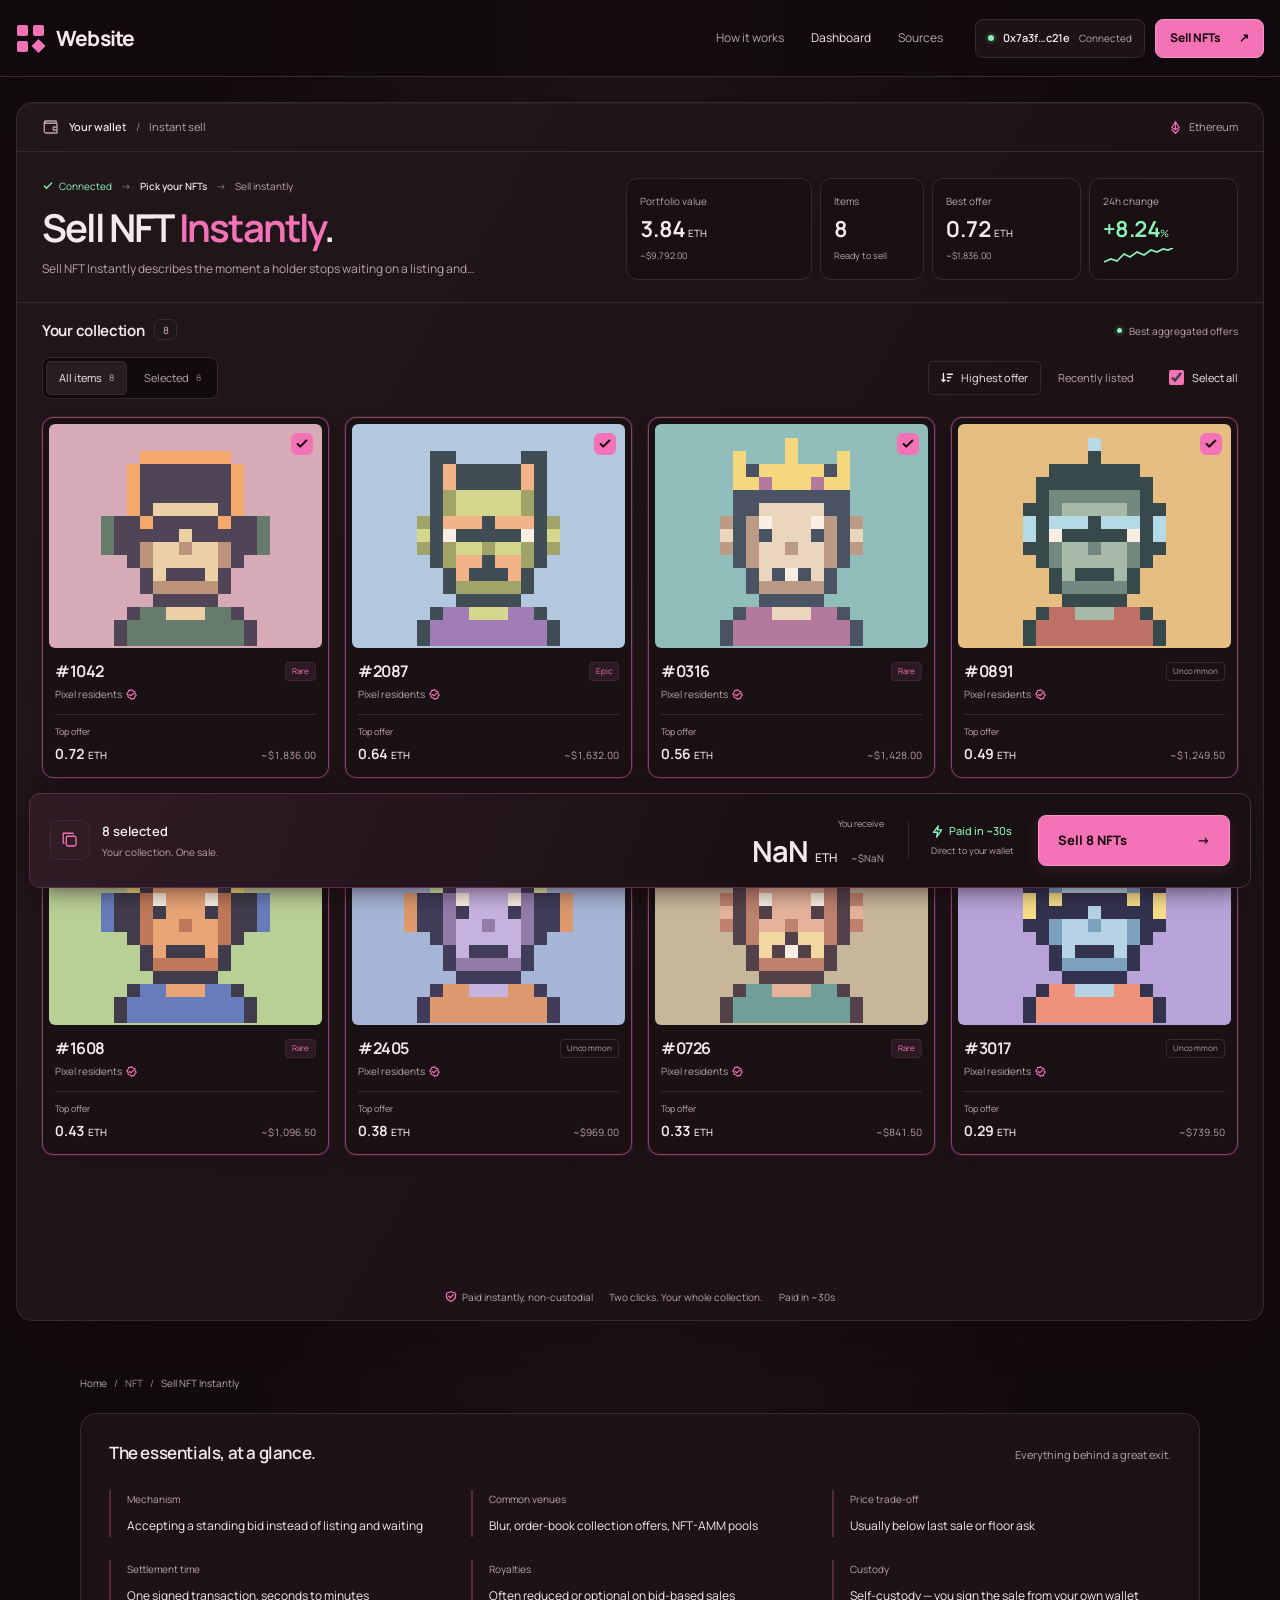
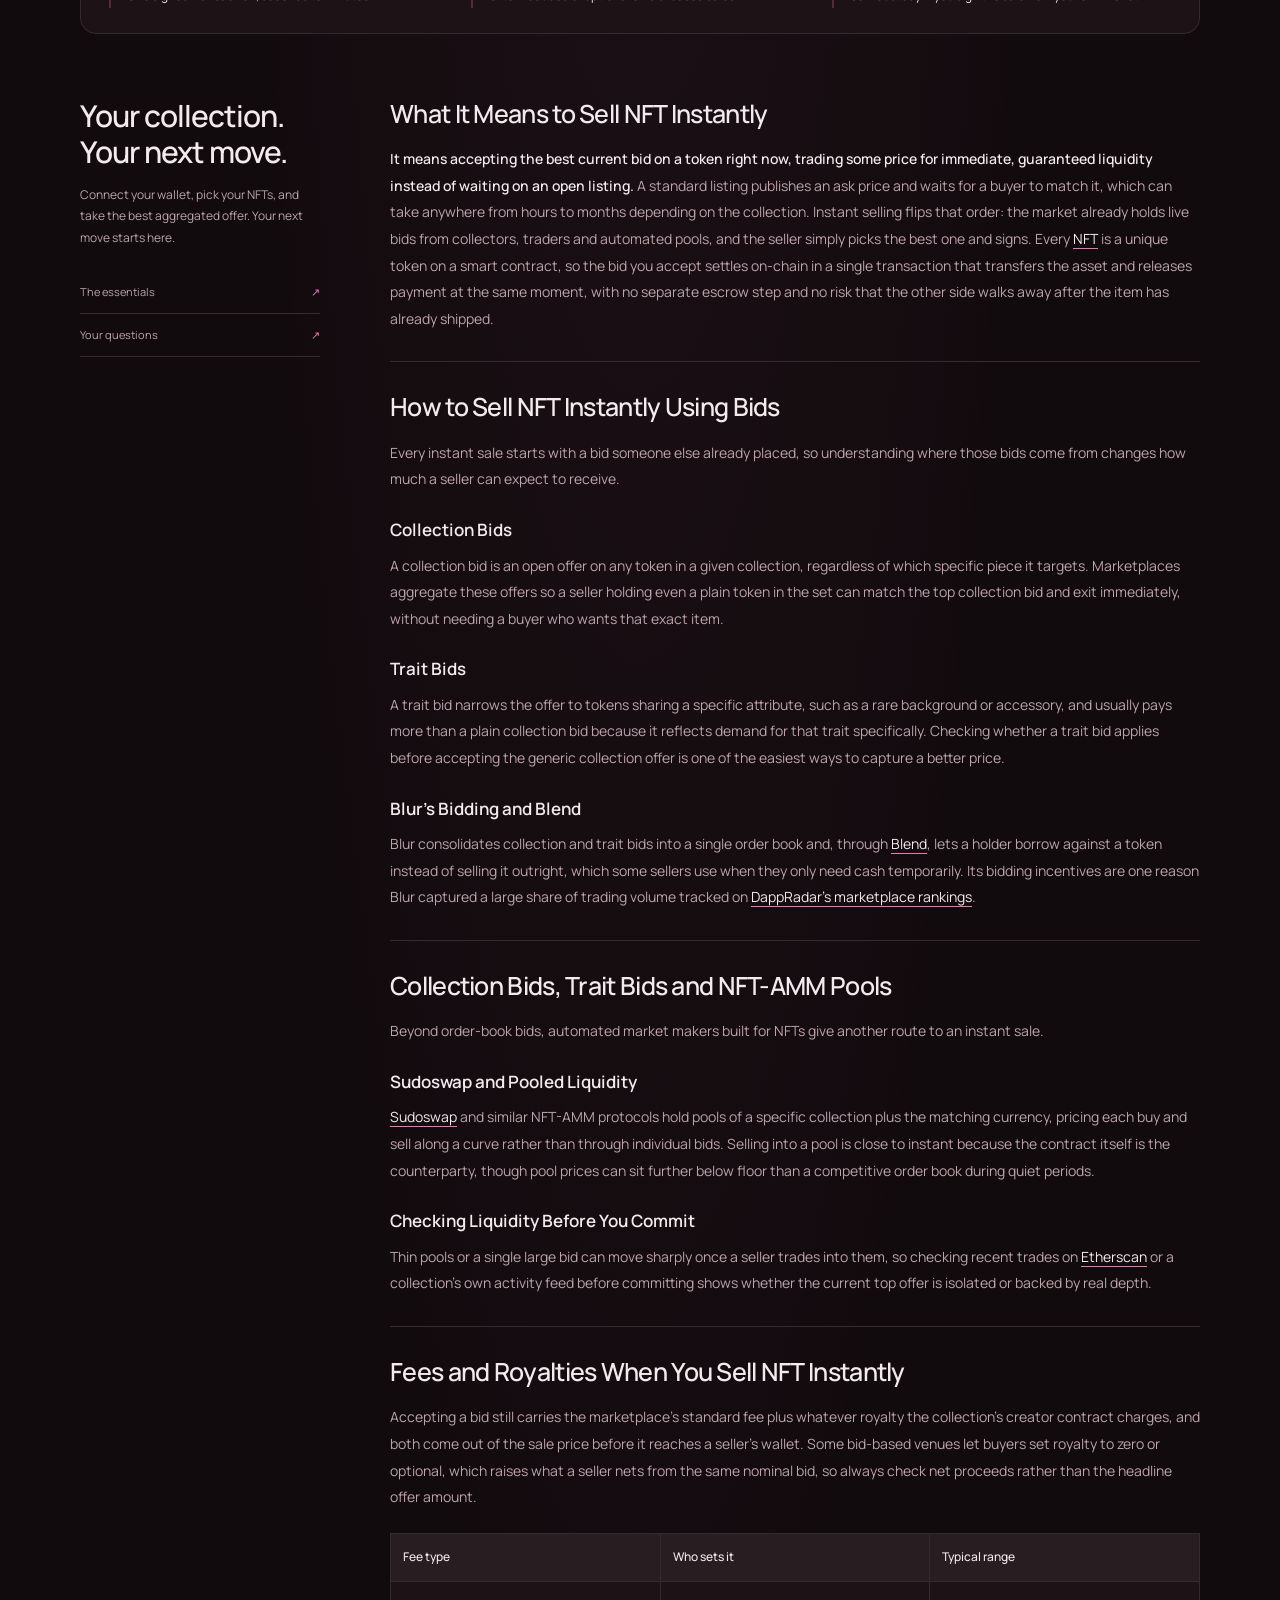
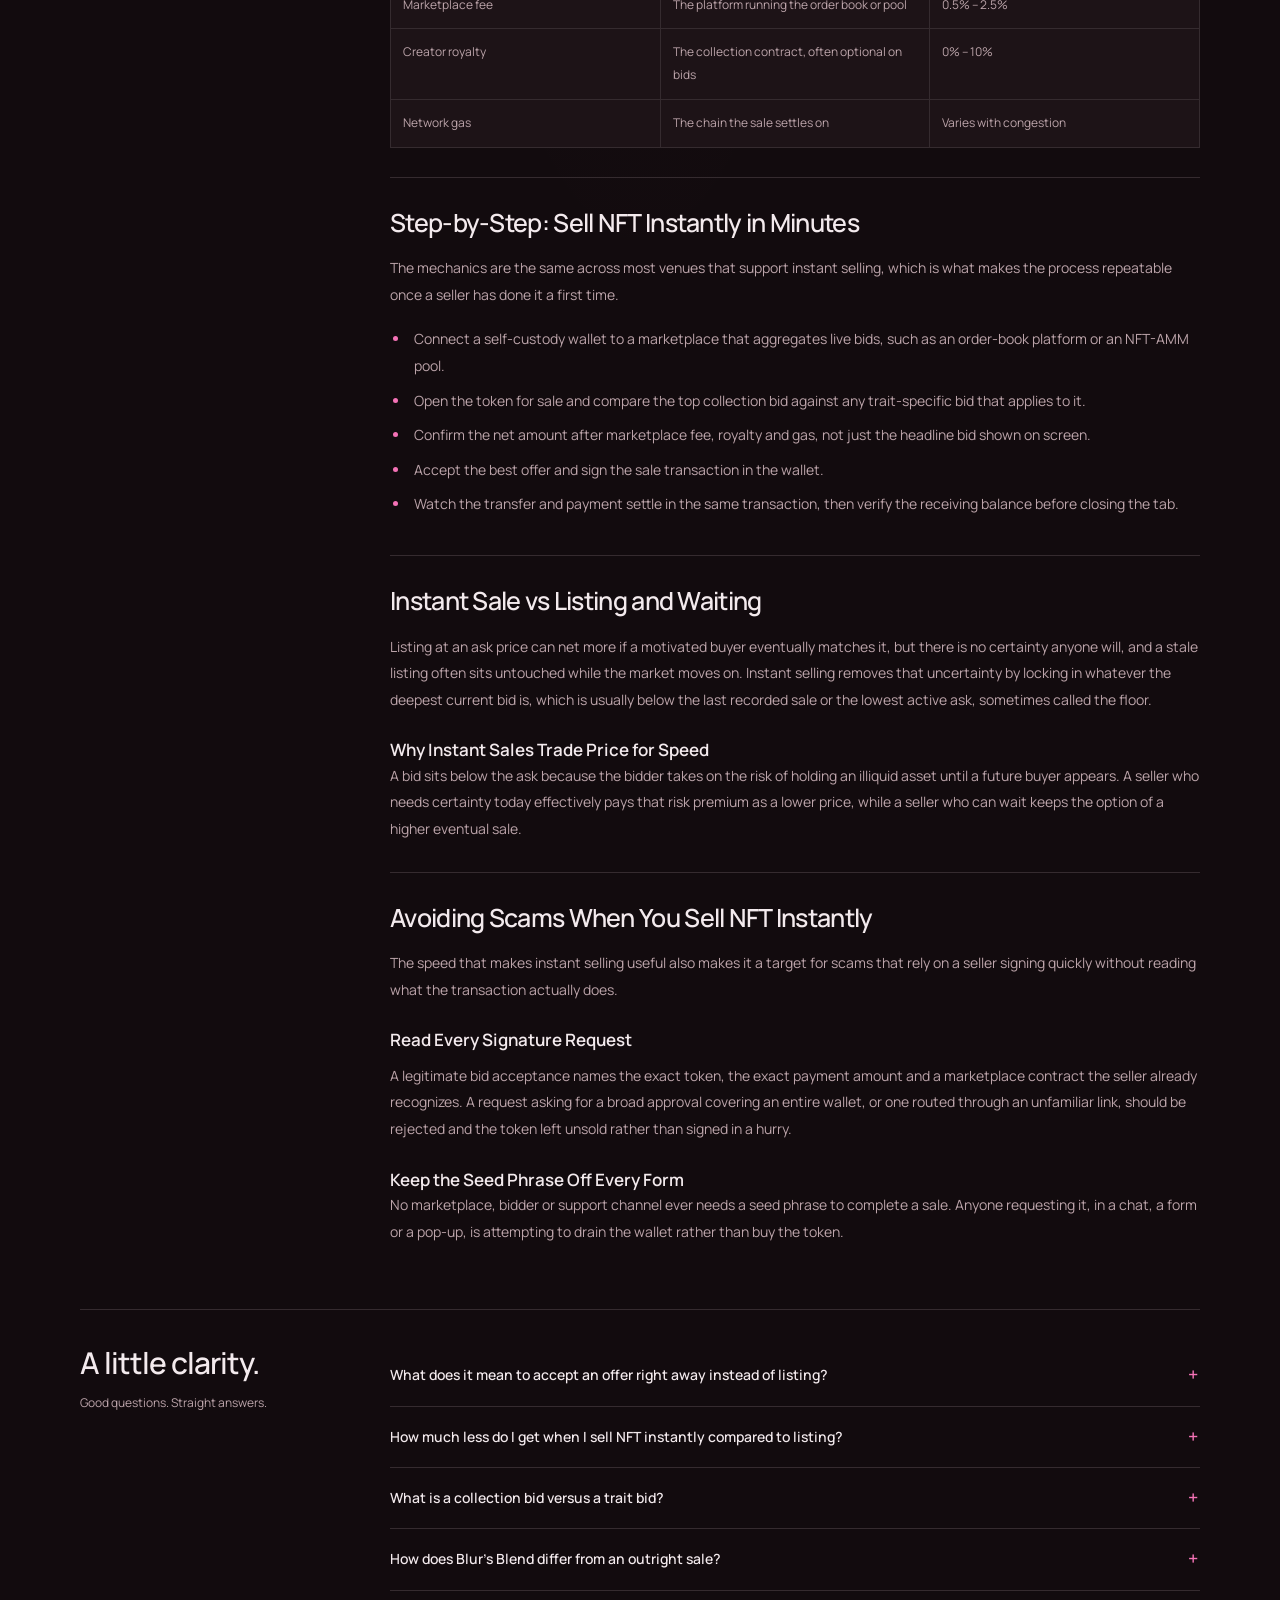
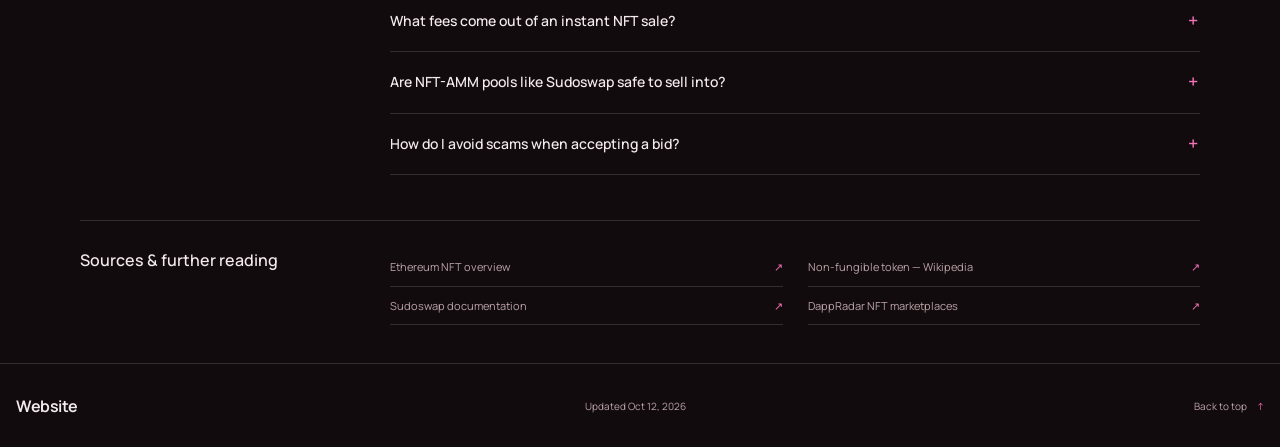
==== index.html @ 9ec09385 "Full NFT-sell dashboard, pixel-art PFPs (Astra v2)" ====
<!doctype html>
<html lang="en">
<head>
  <meta charset="utf-8">
  <meta name="viewport" content="width=device-width, initial-scale=1">
  <title>Sell NFT Instantly — Bids, Fees and the Price Trade-Off</title>
  <meta name="description" content="See how collection bids, trait bids and AMM pools like Sudoswap let a holder accept the best current offer in one transaction, what Blur's bidding and Blend change, and the fees, royalties and scams to check before accepting.">
  <link rel="canonical" href="https://sell-nft-instantly.github.io/">
  <link rel="icon" href="data:image/svg+xml,%3Csvg xmlns='http://www.w3.org/2000/svg' viewBox='0 0 32 32'%3E%3Cpath fill='currentColor' d='M3 3h11v11H3zm15 0h11v11H18zM3 18h11v11H3zm15 0h11v11H18z'/%3E%3C/svg%3E">
  <meta property="og:type" content="website">
  <meta property="og:site_name" content="Website">
  <meta property="og:title" content="Sell NFT Instantly">
  <meta property="og:description" content="See how collection bids, trait bids and AMM pools like Sudoswap let a holder accept the best current offer in one transaction, what Blur's bidding and Blend change, and the fees, royalties and scams to check before accepting.">
  <meta property="og:url" content="https://sell-nft-instantly.github.io/">
  <meta property="og:image" content="https://sell-nft-instantly.github.io/og.png">
  <meta name="twitter:card" content="summary_large_image">
  <meta name="twitter:title" content="Sell NFT Instantly">
  <meta name="twitter:description" content="See how collection bids, trait bids and AMM pools like Sudoswap let a holder accept the best current offer in one transaction, what Blur's bidding and Blend change, and the fees, royalties and scams to check before accepting.">
  <meta name="twitter:image" content="https://sell-nft-instantly.github.io/og.png">
  <link rel="preconnect" href="https://fonts.googleapis.com"><link rel="preconnect" href="https://fonts.gstatic.com" crossorigin><link rel="stylesheet" href="https://fonts.googleapis.com/css2?family=Manrope:wght@400;500;600;700&family=Manrope:wght@500;600;700&display=swap">
  <script type="application/ld+json">{"@context": "https://schema.org", "@graph": [{"@type": "WebSite", "@id": "https://sell-nft-instantly.github.io/#website", "url": "https://sell-nft-instantly.github.io/", "name": "Sell NFT Instantly — Bids, Fees and the Price Trade-Off"}, {"@type": "WebPage", "@id": "https://sell-nft-instantly.github.io/#webpage", "url": "https://sell-nft-instantly.github.io/", "name": "Sell NFT Instantly — Bids, Fees and the Price Trade-Off", "isPartOf": {"@id": "https://sell-nft-instantly.github.io/#website"}, "description": "See how collection bids, trait bids and AMM pools like Sudoswap let a holder accept the best current offer in one transaction, what Blur's bidding and Blend change, and the fees, royalties and scams to check before accepting.", "datePublished": "2026-10-12", "dateModified": "2026-10-12"}, {"@type": "SoftwareApplication", "name": "Sell NFT Instantly", "applicationCategory": "FinanceApplication", "operatingSystem": "Web", "offers": {"@type": "Offer", "price": "0", "priceCurrency": "USD"}}, {"@type": "BreadcrumbList", "itemListElement": [{"@type": "ListItem", "position": 1, "name": "Home", "item": "https://sell-nft-instantly.github.io/"}, {"@type": "ListItem", "position": 2, "name": "NFT"}, {"@type": "ListItem", "position": 3, "name": "Sell NFT Instantly"}]}, {"@type": "FAQPage", "mainEntity": [{"@type": "Question", "name": "What does it mean to accept an offer right away instead of listing?", "acceptedAnswer": {"@type": "Answer", "text": "It means accepting the best live bid on a token right now rather than publishing a listing and waiting for a buyer, trading some price for immediate, guaranteed liquidity in a single on-chain transaction."}}, {"@type": "Question", "name": "How much less do I get when I sell NFT instantly compared to listing?", "acceptedAnswer": {"@type": "Answer", "text": "A bid typically sits below the last recorded sale or the lowest active listing because the bidder is taking on the risk of holding the token until a future buyer appears. The gap varies by collection and by how deep the current bids are."}}, {"@type": "Question", "name": "What is a collection bid versus a trait bid?", "acceptedAnswer": {"@type": "Answer", "text": "A collection bid is a standing offer on any token in a collection, while a trait bid targets tokens with a specific attribute and usually pays more. Checking for a matching trait bid before accepting the generic collection offer often captures a better price."}}, {"@type": "Question", "name": "How does Blur's Blend differ from an outright sale?", "acceptedAnswer": {"@type": "Answer", "text": "Blend lets a holder borrow against a token instead of selling it, which raises cash while keeping ownership. An outright sale through a collection or trait bid transfers the token permanently in exchange for the full bid amount."}}, {"@type": "Question", "name": "What fees come out of an instant NFT sale?", "acceptedAnswer": {"@type": "Answer", "text": "A marketplace fee and a creator royalty are typically deducted from the bid amount, plus network gas to settle the transaction. Some bid-based venues let royalty be set to zero or optional, which changes the net amount received."}}, {"@type": "Question", "name": "Are NFT-AMM pools like Sudoswap safe to sell into?", "acceptedAnswer": {"@type": "Answer", "text": "Selling into a pool is close to instant because the contract itself is the counterparty, but thin pools can be priced further below floor and can move sharply after a large trade, so checking recent activity before committing is worthwhile."}}, {"@type": "Question", "name": "How do I avoid scams when accepting a bid?", "acceptedAnswer": {"@type": "Answer", "text": "Read every signature request carefully, reject any approval broader than the single token and amount being sold, and never enter a seed phrase anywhere — no legitimate marketplace or bidder ever asks for it."}}]}]}</script>
  <style>
:root{--bg:#120B0E;--surface:#1D1317;--text:#F3EAED;--muted:#A4868D;--accent:#F472B6;--accent-ink:#1A0710;--radius:16px;--display:"Manrope";--body:"Manrope";--line:color-mix(in srgb,var(--text) 11%,var(--surface));--soft:color-mix(in srgb,var(--text) 5%,var(--surface));--quiet:color-mix(in srgb,var(--muted) 70%,var(--text));--positive:color-mix(in srgb,hsl(from var(--accent) 145 s l) 80%,var(--text));--shadow:color-mix(in srgb,var(--accent-ink) 55%,transparent);--round:clamp(10px,var(--radius),20px);--card-round:clamp(8px,calc(var(--radius) * .7),14px)}
*,*::before,*::after{box-sizing:border-box}
html{scroll-behavior:smooth;scroll-padding-top:24px}
body{margin:0;background:radial-gradient(ellipse at 50% 0,color-mix(in srgb,var(--accent) 6%,transparent),transparent 48%),var(--bg);color:var(--text);font:400 14px/1.6 var(--body),sans-serif;-webkit-font-smoothing:antialiased}
button,input{font:inherit}button,a,label,summary{-webkit-tap-highlight-color:transparent}
button{color:inherit}a{color:inherit;text-underline-offset:4px}button,a,input,summary{touch-action:manipulation}
button:disabled{cursor:default}svg{display:block;flex:none}h1,h2,h3,p{margin:0}h1,h2,h3{font-family:var(--display),sans-serif}
h1,h2,h3,p,li,th,td,summary{overflow-wrap:anywhere}::selection{background:var(--accent);color:var(--accent-ink)}
:focus-visible{outline:2px solid var(--accent);outline-offset:4px}[hidden]{display:none!important}
.cb5089d{width:min(1280px,calc(100% - 32px));margin-inline:auto}.c73dd6f{position:absolute;width:1px;height:1px;padding:0;margin:-1px;overflow:hidden;clip-path:inset(50%);white-space:nowrap;border:0}
.c638cdc{position:absolute;top:8px;left:16px;z-index:20;transform:translateY(-160%);padding:12px;background:var(--accent);color:var(--accent-ink);border-radius:8px}.c638cdc:focus{transform:none}
.c523633{width:18px;height:18px;fill:none;stroke:currentColor;stroke-width:1.7;stroke-linecap:round;stroke-linejoin:round}
.c0a212b{border-bottom:1px solid var(--line);background:color-mix(in srgb,var(--bg) 88%,transparent)}
.c8337ce{min-height:76px;display:flex;align-items:center;gap:32px}.c4a0333{display:flex;align-items:center;gap:11px;font:750 21px/1 var(--display),sans-serif;text-decoration:none;letter-spacing:-.8px}.ce4477a{color:var(--accent)}
.cf6ae26{display:flex;align-items:center;gap:27px;margin-left:auto}.cf6ae26 a{font-size:12px;color:var(--quiet);text-decoration:none}.cf6ae26 a:hover,.cf6ae26 a[aria-current]{color:var(--text)}
.cda96dd{display:flex;align-items:center;gap:10px}.cc7f407{display:flex;align-items:center;gap:9px;min-height:39px;padding:8px 12px;border:1px solid var(--line);border-radius:8px;text-decoration:none;font-size:11px;font-weight:600;background:var(--surface)}
.c9fd6c1{width:6px;height:6px;border-radius:50%;background:var(--positive);box-shadow:0 0 0 3px color-mix(in srgb,var(--positive) 9%,transparent);flex:none}.cc7f407 .cb8af06{color:var(--quiet);font-size:10px;font-weight:400}
.cee9959{display:inline-flex;align-items:center;justify-content:center;gap:22px;min-height:44px;padding:11px 19px;border:1px solid color-mix(in srgb,var(--accent) 70%,var(--text));border-radius:8px;background:var(--accent);color:var(--accent-ink);text-decoration:none;font-size:13px;font-weight:750;transition:background .2s,transform .2s,box-shadow .2s}.cee9959:hover{background:color-mix(in srgb,var(--accent) 84%,var(--text));box-shadow:0 5px 22px color-mix(in srgb,var(--accent) 15%,transparent);transform:translateY(-1px)}.cda96dd .cee9959{min-height:39px;padding:8px 14px;font-size:12px;gap:18px}
.c03b5f0{margin-top:25px;margin-bottom:54px;border:1px solid var(--line);border-radius:var(--round);background:linear-gradient(120deg,color-mix(in srgb,var(--text) 2%,var(--surface)),var(--surface) 60%);box-shadow:0 24px 70px -30px var(--shadow),0 1px 0 color-mix(in srgb,var(--text) 4%,transparent) inset}
.c6db24b{display:flex;align-items:center;justify-content:space-between;gap:16px;padding:15px 25px;border-bottom:1px solid var(--line);font-size:11px;color:var(--quiet)}.c3fdceb{display:flex;align-items:center;gap:9px}.c3fdceb strong{color:var(--text);font-weight:550}.c8fd38d{color:var(--muted)}.c3af8e3{display:flex;align-items:center;gap:7px}.c3af8e3 .c523633{width:13px;height:13px;color:var(--accent)}
.ca513f0{display:flex;align-items:center;justify-content:space-between;gap:28px;padding:26px 25px 22px}.c9f1e55{min-width:0;flex:1}h1{font-size:clamp(29px,3vw,40px);font-weight:650;line-height:1.13;letter-spacing:-1.8px;text-wrap:balance}h1 em{color:var(--accent);font-style:normal}.ccfb4c9{max-width:62ch;margin-top:10px;color:var(--quiet);font-size:12px;line-height:1.7;white-space:nowrap;overflow:hidden;text-overflow:ellipsis}
.c30778f{display:flex;align-items:center;gap:9px;margin-bottom:12px;font-size:10px;color:var(--quiet)}.cce4784{display:flex;align-items:center;gap:5px;color:var(--positive)}.c30778f .c523633{width:12px;height:12px}.c30778f b{font-weight:550;color:var(--text)}.c30778f .c0d7db3{color:var(--muted)}
.ca73ce3{display:grid;grid-template-columns:1.25fr .7fr 1fr 1fr;flex:1.1;gap:8px;margin:0}.c01fc87{min-width:0;padding:14px 13px;border:1px solid var(--line);border-radius:var(--card-round);background:color-mix(in srgb,var(--bg) 38%,var(--surface))}.c01fc87 dt{font-size:10px;color:var(--quiet);white-space:nowrap}.c01fc87 dd{margin:7px 0 0;font:650 22px/1.25 var(--display),sans-serif;letter-spacing:-.8px;font-variant-numeric:tabular-nums;white-space:nowrap}.c01fc87 dd small{font-size:10px;letter-spacing:0;font-weight:450}.cf4f0f3{display:block;margin-top:5px;color:var(--quiet);font:400 9px/1.6 var(--body),sans-serif;letter-spacing:0;white-space:nowrap}.c20f09d dd{color:var(--positive)}.cc75c1c{width:72px;height:17px;margin-top:4px;fill:none;stroke:var(--positive);stroke-width:1.7}
.c242cfc{display:flex;align-items:center;justify-content:space-between;gap:12px;padding:16px 25px 0;border-top:1px solid var(--line)}.c242cfc h2{font-size:15px;letter-spacing:-.3px;font-weight:650}.cb15717{display:inline-grid;place-items:center;min-width:23px;height:21px;margin-left:7px;border:1px solid var(--line);border-radius:6px;font:500 10px/1 var(--body),sans-serif;color:var(--quiet);vertical-align:2px}.c613b32{display:flex;align-items:center;gap:7px;color:var(--quiet);font-size:10px}.c613b32 .c9fd6c1{width:5px;height:5px}
.c65ecfa{display:flex;flex-wrap:wrap;align-items:center;gap:12px;padding:14px 25px 19px}.c0f3260,.c46e49b{display:flex;align-items:center;gap:4px}.c0f3260{padding:3px;background:var(--bg);border:1px solid var(--line);border-radius:8px}.c2153b5{display:inline-flex;align-items:center;justify-content:center;gap:7px;min-height:34px;padding:6px 12px;border:1px solid transparent;border-radius:5px;background:transparent;color:var(--quiet);font-size:11px;cursor:pointer;white-space:nowrap}.c2153b5[aria-pressed="true"]{background:var(--soft);color:var(--text);border-color:var(--line);box-shadow:0 2px 4px var(--shadow)}.c2153b5:hover:not(:disabled){color:var(--text)}.c25c975{font-size:9px;opacity:.75}.c46e49b{margin-left:auto}.c46e49b .c2153b5[aria-pressed="true"]{background:transparent;box-shadow:none}.c2153b5 .c523633{width:13px;height:13px}.c3beb14{display:flex;align-items:center;gap:8px;min-height:40px;padding-left:10px;color:var(--text);font-size:11px;cursor:pointer;white-space:nowrap}.c3beb14 input{width:15px;height:15px;margin:0;accent-color:var(--accent);cursor:inherit}.c3beb14:has(:disabled){cursor:default}
.ce4ad33{display:grid;grid-template-columns:repeat(4,minmax(0,1fr));gap:16px;padding:0 25px 25px}.c97fef1{position:relative;min-width:0;border:1px solid var(--line);border-radius:var(--card-round);background:color-mix(in srgb,var(--bg) 30%,var(--surface));box-shadow:0 5px 12px -5px var(--shadow);transition:transform .2s,border-color .2s,box-shadow .2s}.c97fef1:has(input:checked){border-color:color-mix(in srgb,var(--accent) 52%,var(--surface));box-shadow:0 0 0 1px color-mix(in srgb,var(--accent) 11%,transparent),0 7px 16px -7px var(--shadow);transform:translateY(-1px)}.c97fef1:has(input:focus-visible){outline:2px solid var(--accent);outline-offset:4px}.c3bc76a{display:block;cursor:pointer}.c3bc76a:has(:disabled){cursor:default}.ca53da9{position:relative;margin:6px;overflow:hidden;border-radius:max(4px,calc(var(--card-round) - 5px));aspect-ratio:1.22}.cbab927{width:100%;height:100%;image-rendering:pixelated;shape-rendering:crispEdges}.cf1eec2{position:absolute;right:9px;top:9px;display:grid;place-items:center;width:22px;height:22px;border:1px solid color-mix(in srgb,var(--text) 40%,var(--surface));border-radius:6px;background:color-mix(in srgb,var(--bg) 75%,transparent);color:var(--accent-ink);transition:background .18s}.cf1eec2 .c523633{width:14px;height:14px;stroke-width:2.4;opacity:0;transform:scale(.5);transition:opacity .18s,transform .2s}.c97fef1:has(input:checked) .cf1eec2{background:var(--accent);border-color:var(--accent)}.c97fef1:has(input:checked) .cf1eec2 .c523633{opacity:1;transform:scale(1)}
.c2d2a14{position:absolute;bottom:8px;left:50%;transform:translate(-50%,5px);padding:5px 10px;border:1px solid var(--line);border-radius:5px;background:var(--surface);color:var(--text);font-size:9px;white-space:nowrap;opacity:0;transition:transform .2s,opacity .2s;pointer-events:none}.c97fef1:focus-within .c2d2a14{opacity:1;transform:translate(-50%,0)}
.c794d2f{padding:5px 12px 12px}.c3fa72c{display:flex;justify-content:space-between;align-items:center;gap:8px}.c3fa72c h3{font-size:16px;font-weight:650;letter-spacing:-.4px}.cddc0af{padding:2px 6px;border:1px solid var(--line);border-radius:4px;color:var(--quiet);font-size:8px;letter-spacing:.1px}.cddc0af.c0b4376{color:var(--accent);background:color-mix(in srgb,var(--accent) 7%,var(--surface));border-color:color-mix(in srgb,var(--accent) 18%,var(--surface))}.c1972ca{display:flex;align-items:center;gap:4px;margin-top:2px;font-size:10px;color:var(--quiet)}.c1972ca .c523633{width:11px;height:11px;color:var(--accent)}.ca3fd14{display:flex;justify-content:space-between;align-items:end;gap:5px;margin-top:12px;padding-top:10px;border-top:1px solid var(--line);font-variant-numeric:tabular-nums}.cf3ce40{display:block;color:var(--quiet);font-size:9px;margin-bottom:3px}.ca3fd14 strong{font-size:14px;font-weight:650;letter-spacing:-.2px}.ca3fd14 strong small{font-size:10px;font-weight:500}.c8364e1{padding-bottom:2px;font-size:10px;color:var(--quiet)}
.ca3a2e9{grid-column:1/-1;padding:65px 16px;text-align:center;color:var(--quiet)}.ca3a2e9 h3{font-size:20px;color:var(--text);margin-bottom:7px}.ca3a2e9 .c2153b5{margin-top:18px;border-color:var(--line);color:var(--accent)}
.c2c403b{position:sticky;bottom:12px;z-index:5;display:flex;align-items:center;gap:24px;margin:0 12px 12px;padding:17px 20px;border:1px solid color-mix(in srgb,var(--accent) 28%,var(--surface));border-radius:var(--card-round);background:linear-gradient(110deg,color-mix(in srgb,var(--accent) 9%,var(--surface)),color-mix(in srgb,var(--bg) 40%,var(--surface)) 65%);box-shadow:0 -8px 30px color-mix(in srgb,var(--bg) 40%,transparent),0 12px 26px -12px var(--shadow)}.c63a642{display:flex;align-items:center;gap:12px;min-width:0}.c4cf854{display:grid;place-items:center;width:40px;height:40px;border:1px solid color-mix(in srgb,var(--accent) 20%,var(--surface));border-radius:9px;background:color-mix(in srgb,var(--accent) 9%,var(--surface));color:var(--accent)}.c63a642 strong{display:block;font-size:13px;font-weight:600}.c63a642 small{display:block;margin-top:2px;color:var(--quiet);font-size:10px}.c70783c{margin-left:auto;font-variant-numeric:tabular-nums;text-align:right}.c9d0091{color:var(--quiet);font-size:9px}.c0031ce{display:flex;align-items:baseline;justify-content:flex-end;gap:7px;font:650 29px/1.25 var(--display),sans-serif;letter-spacing:-1px}.c0031ce small{font:500 12px/1 var(--body),sans-serif;letter-spacing:0}.caa4d73{margin-left:7px;color:var(--quiet);font:400 10px/1 var(--body),sans-serif;letter-spacing:0}.c05f438{padding-left:22px;border-left:1px solid var(--line);font-size:11px;white-space:nowrap}.c05f438 strong{display:flex;align-items:center;gap:5px;color:var(--positive);font-weight:500}.c05f438 .c523633{width:13px;height:13px}.c05f438 small{display:block;margin-top:4px;color:var(--quiet);font-size:9px}.ca3e697{min-width:192px;min-height:51px;justify-content:space-between;font-size:13px;box-shadow:0 4px 16px color-mix(in srgb,var(--accent) 13%,transparent)}
.c89c323{display:none}.ce24387{display:flex;justify-content:center;align-items:center;gap:16px;padding:1px 16px 15px;font-size:10px;color:var(--quiet)}.ce24387 span{display:flex;align-items:center;gap:5px}.ce24387 .c523633{width:12px;height:12px;color:var(--accent)}
.c532d35{max-width:1120px;margin-inline:auto}.c763367{display:flex;align-items:baseline;flex-wrap:wrap;gap:7px;font-size:10px;color:var(--muted);margin-bottom:22px}.c763367 a{color:var(--quiet);text-decoration:none}.c763367 a:hover{color:var(--accent)}.c763367 span:last-child{color:var(--quiet)}
.c60fecc{padding:25px 28px;border:1px solid var(--line);border-radius:var(--round);background:var(--surface)}.c808861{display:flex;align-items:baseline;justify-content:space-between;gap:16px;margin-bottom:24px}.c808861 h2{font-size:17px;font-weight:600;letter-spacing:-.4px}.c808861 p{font-size:11px;color:var(--quiet)}.c63d18e{display:block;width:100%;border-collapse:collapse;text-align:left}.c63d18e tbody{display:grid;grid-template-columns:repeat(3,minmax(0,1fr));gap:23px}.c63d18e tr{display:flex;flex-direction:column;gap:7px;min-width:0;padding-left:15px;border-left:2px solid color-mix(in srgb,var(--accent) 25%,var(--surface))}.c63d18e th{font-size:10px;color:var(--quiet);font-weight:400}.c63d18e td{font-size:12px;line-height:1.7}
.c7c31fa{display:grid;grid-template-columns:240px minmax(0,1fr);gap:70px;padding:64px 0}.cb55f09{align-self:start;position:sticky;top:28px}.cb55f09 h2,.cb44214{font-size:30px;font-weight:550;line-height:1.2;letter-spacing:-1px}.cb55f09 p{margin:14px 0 23px;color:var(--quiet);font-size:12px;line-height:1.8}.cb55f09 a{display:flex;justify-content:space-between;padding:12px 0;border-bottom:1px solid var(--line);color:var(--quiet);font-size:11px;text-decoration:none}.cb55f09 a span{color:var(--accent)}.cb55f09 a:hover{color:var(--text)}.c591f66{min-width:0}.c86d4ea{padding:29px 0;border-bottom:1px solid var(--line)}.c86d4ea:first-child{padding-top:0}.c86d4ea:last-child{border:0;padding-bottom:0}.c5fbca8{margin-bottom:16px;font-size:25px;font-weight:550;line-height:1.3;letter-spacing:-.7px;text-wrap:pretty}.cee3892,.c7c7477{color:var(--quiet);font-size:14px;line-height:1.9;overflow-wrap:anywhere}.cee3892 p,.c7c7477 p{margin:0 0 15px}.cee3892 h3{margin:24px 0 10px;font-size:17px;line-height:1.5;color:var(--text);font-weight:600}.cee3892 strong,.c7c7477 strong{color:var(--text);font-weight:550}.cee3892 a,.c7c7477 a{color:var(--text);text-decoration-color:var(--accent)}.cee3892 a:hover,.c7c7477 a:hover{color:var(--accent)}.cee3892 ul,.cee3892 ol,.c7c7477 ul,.c7c7477 ol{padding-left:20px;margin:18px 0}.cee3892 li,.c7c7477 li{padding-left:4px;margin:8px 0}.cee3892 li::marker{color:var(--accent)}.cee3892 table{width:100%;table-layout:fixed;border-collapse:collapse;margin:22px 0;background:var(--surface);font-size:12px;text-align:left}.cee3892 caption{padding:10px;text-align:left;color:var(--text)}.cee3892 th,.cee3892 td{padding:12px;border:1px solid var(--line);vertical-align:top}.cee3892 th{color:var(--text);background:var(--soft);font-weight:500}.cee3892>:last-child,.c7c7477>:last-child{margin-bottom:0}
.c372a48,.ce1d0ac{display:grid;grid-template-columns:240px minmax(0,1fr);gap:70px;padding:35px 0 45px;border-top:1px solid var(--line)}.c699c77{margin-top:12px;font-size:12px;color:var(--quiet)}.ccbc07b{border-bottom:1px solid var(--line)}.c639e3e{position:relative;padding:19px 35px 19px 0;cursor:pointer;list-style:none;font-size:14px;font-weight:550;line-height:1.6}.c639e3e::-webkit-details-marker{display:none}.c639e3e::after{position:absolute;right:2px;top:20px;content:"+";font-size:18px;line-height:1;color:var(--accent)}.ccbc07b[open] .c639e3e::after{content:"−"}.ccbc07b[open] .c639e3e,.c639e3e:hover{color:var(--accent)}.c7c7477{padding:0 25px 21px 0;font-size:13px}.ce1d0ac{padding-block:27px 38px}.ce1d0ac h2{font-size:16px;font-weight:550}.cb8d4e3{display:grid;grid-template-columns:repeat(2,minmax(0,1fr));gap:0 25px;list-style:none;margin:0;padding:0}.cb8d4e3 li{min-width:0;border-bottom:1px solid var(--line)}.ca85948{display:flex;justify-content:space-between;align-items:baseline;gap:12px;padding:10px 0;font-size:11px;color:var(--quiet);text-decoration:none;overflow-wrap:anywhere}.ca85948::after{content:"↗";color:var(--accent);flex:none}.ca85948:hover{color:var(--text)}
.c0f5a88{border-top:1px solid var(--line)}.c7f741d{display:flex;align-items:center;justify-content:space-between;flex-wrap:wrap;gap:16px;min-height:83px;padding-block:20px;font-size:10px;color:var(--quiet)}.c61905e{font:650 16px/1 var(--display),sans-serif;color:var(--text);letter-spacing:-.5px}.ccae23b{text-decoration:none}.ccae23b span{margin-left:8px;color:var(--accent)}
@media(hover:hover){.c97fef1:hover{transform:translateY(-4px);border-color:var(--accent);box-shadow:0 12px 24px -12px var(--shadow)}.c97fef1:hover .c2d2a14{opacity:1;transform:translate(-50%,0)}}
@media(min-width:1500px){.cb5089d{width:min(1360px,calc(100% - 64px))}.ca53da9{aspect-ratio:1.25}}
@media(max-width:1100px){.ca513f0{flex-wrap:wrap;gap:22px}.c9f1e55{flex-basis:100%}.ca73ce3{flex-basis:100%}.c01fc87{padding:12px 15px}.c01fc87 dd{font-size:24px}.c8337ce{gap:20px}.cf6ae26{gap:18px}.cc7f407 .cb8af06{display:none}.ce4ad33{gap:12px}.c05f438,.c2b686f{display:none}.c89c323{display:inline}.c7c31fa,.c372a48,.ce1d0ac{gap:40px;grid-template-columns:200px minmax(0,1fr)}.c532d35{padding-inline:10px}}
@media(max-width:900px){.ce4ad33{grid-template-columns:repeat(2,minmax(0,1fr))}}
@media(max-width:760px){.c8337ce{min-height:68px;flex-wrap:wrap;gap:0;padding-block:13px}.c4a0333{font-size:19px}.ce4477a{width:25px;height:25px}.cda96dd{margin-left:auto;gap:7px}.cf6ae26{order:3;justify-content:center;gap:28px;width:100%;margin-top:14px;padding-top:11px;border-top:1px solid var(--line)}.cc7f407{font-size:10px;padding:7px 9px;min-height:35px}.cda96dd .cee9959{min-height:35px;font-size:11px;gap:8px;padding:7px 11px}.c03b5f0{margin-top:16px;margin-bottom:35px}.c6db24b{padding:12px 16px}.ca513f0{padding:22px 16px}.c242cfc{padding:16px 16px 0}.c65ecfa{padding:13px 16px 17px;gap:8px}.c46e49b{order:3;margin-left:0;flex-basis:100%;gap:7px}.c46e49b .c2153b5{border-color:var(--line);font-size:10px;min-height:32px}.c46e49b .c2153b5[aria-pressed="true"]{border-color:color-mix(in srgb,var(--accent) 35%,var(--surface));color:var(--text)}.c3beb14{margin-left:auto;padding-left:0}.ce4ad33{grid-template-columns:repeat(2,minmax(0,1fr));padding:0 16px 20px;gap:12px}.ca53da9{aspect-ratio:1.13}.ca73ce3{gap:6px}.c01fc87{padding:11px 9px}.c01fc87 dd{font-size:21px}.c01fc87 dt{font-size:9px}.cf4f0f3{font-size:8px}.c2c403b{gap:12px;flex-wrap:wrap;margin-inline:8px;padding:13px 14px;bottom:8px}.c63a642{gap:8px}.c63a642 strong{font-size:12px}.c4cf854{width:33px;height:33px}.c0031ce{font-size:26px}.caa4d73{display:block;margin:3px 0 0;text-align:right}.ca3e697{width:100%;min-height:44px}.ce24387{gap:11px;font-size:9px}.c532d35{padding-inline:0}.c60fecc{padding:22px 20px}.c808861{display:block}.c808861 p{margin-top:5px}.c63d18e tbody{grid-template-columns:repeat(2,minmax(0,1fr));gap:20px}.c7c31fa,.c372a48,.ce1d0ac{grid-template-columns:minmax(0,1fr);gap:26px}.c7c31fa{padding:38px 0}.cb55f09{position:static}.cb55f09 h2{font-size:28px}.cb55f09 p{max-width:48ch;margin-bottom:8px}.cb55f09 nav{display:flex;gap:25px}.cb55f09 a{gap:15px}.c5fbca8{font-size:23px}.c372a48{padding:30px 0}.cb44214{font-size:28px}.ce1d0ac{gap:13px}}
@media(max-width:420px){.cc7f407 .c9fd6c1{width:5px;height:5px}.cc7f407{gap:6px}.cda96dd .cee9959{gap:6px;padding-inline:9px}.c4a0333{gap:7px;font-size:17px}.ce4477a{width:21px;height:21px}.c3af8e3{font-size:9px}.c3fdceb{gap:6px;font-size:10px}h1{font-size:29px;letter-spacing:-1.4px}.ca73ce3{grid-template-columns:repeat(4,minmax(0,1fr));gap:5px}.c01fc87{padding:9px 7px}.c01fc87 dd{font-size:18px;margin-top:3px;letter-spacing:-.6px}.c01fc87 dd small{font-size:8px}.cf4f0f3,.cc75c1c{display:none}.c01fc87 dt{font-size:8px;white-space:normal;min-height:25px}.c242cfc h2{font-size:14px}.c613b32{font-size:9px}.c2153b5{padding-inline:9px;font-size:10px}.c3beb14{font-size:10px;gap:6px}.ce4ad33{gap:10px;padding-inline:12px}.ca53da9{margin:4px;aspect-ratio:1}.c794d2f{padding:5px 8px 10px}.c3fa72c{gap:3px}.c3fa72c h3{font-size:14px}.cddc0af{font-size:7px;padding:2px 4px}.ca3fd14{flex-wrap:wrap;gap:1px;margin-top:9px;padding-top:8px}.ca3fd14 strong{font-size:13px}.c8364e1{font-size:9px}.cf1eec2{width:20px;height:20px;right:6px;top:6px}.c1972ca{font-size:9px}.c63a642 small{font-size:9px}.c4cf854{display:none}.c0031ce{font-size:24px}.ce24387{flex-wrap:wrap;gap:5px 12px}.cb8d4e3{grid-template-columns:1fr}.cee3892 th,.cee3892 td{padding:8px;font-size:11px}}
@media(prefers-reduced-motion:reduce){html{scroll-behavior:auto}*,*::before,*::after{animation:none!important;transition:none!important}}
  </style>
</head>
<body id="top">
  <a class="c638cdc" href="#dashboard">Skip to your collection</a>
  <header class="c0a212b">
    <div class="cb5089d c8337ce">
      <a class="c4a0333" href="#top" aria-label="Website home"><svg class="ce4477a" width="29" height="29" viewBox="0 0 29 29" fill="currentColor" aria-hidden="true"><rect x="1" y="1" width="11" height="11" rx="2"/><rect x="17" y="1" width="11" height="11" rx="2"/><rect x="1" y="17" width="11" height="11" rx="2"/><path d="m22.5 15 7 7-7 7-7-7z"/></svg>Website</a>
      <nav class="cf6ae26" aria-label="Main navigation"><a href="#how-it-works">How it works</a><a href="#dashboard" aria-current="page">Dashboard</a><a href="#sources">Sources</a></nav>
      <div class="cda96dd"><a class="cc7f407" href="dashboard/" aria-label="Connected wallet 0x7a3f…c21e"><span class="c9fd6c1" aria-hidden="true"></span><span>0x7a3f…c21e</span><span class="cb8af06">Connected</span></a><a class="cee9959" href="dashboard/">Sell NFTs <span aria-hidden="true">↗</span></a></div>
    </div>
  </header>
  <main class="cb5089d">
    <section class="c03b5f0" id="dashboard" aria-labelledby="dashboard-title">
      <div class="c6db24b"><div class="c3fdceb"><svg class="c523633" width="18" height="18" viewBox="0 0 24 24" aria-hidden="true"><path d="M19 7V4H5a2 2 0 0 0-2 2v12a2 2 0 0 0 2 2h15V7H5a1 1 0 0 1 0-2m15 7h-5v4h5"/></svg><strong>Your wallet</strong><span class="c8fd38d">/</span><span>Instant sell</span></div><span class="c3af8e3"><svg class="c523633" width="13" height="13" viewBox="0 0 18 18" aria-hidden="true"><path d="m9 1 5 8-5 3-5-3 5-8Zm-5 11 5 5 5-5M9 1v11"/></svg>Ethereum</span></div>
      <div class="ca513f0">
        <div class="c9f1e55"><div class="c30778f" aria-label="Connect, pick, sell"><span class="cce4784"><svg class="c523633" width="12" height="12" viewBox="0 0 16 16" aria-hidden="true"><path d="m3 8 3 3 7-7"/></svg>Connected</span><span class="c0d7db3" aria-hidden="true">→</span><b>Pick your NFTs</b><span class="c0d7db3" aria-hidden="true">→</span><span>Sell instantly</span></div><h1 id="dashboard-title">Sell NFT <em>Instantly</em>.</h1><p class="ccfb4c9">Sell NFT Instantly describes the moment a holder stops waiting on a listing and accepts the top live bid on a marketplace instead, trading some upside for cash in the wallet within seconds.</p></div>
        <dl class="ca73ce3" aria-label="Wallet overview"><div class="c01fc87"><dt>Portfolio value</dt><dd>3.84 <small>ETH</small><span class="cf4f0f3">~$9,792.00</span></dd></div><div class="c01fc87"><dt>Items</dt><dd>8<span class="cf4f0f3">Ready to sell</span></dd></div><div class="c01fc87"><dt>Best offer</dt><dd>0.72 <small>ETH</small><span class="cf4f0f3">~$1,836.00</span></dd></div><div class="c01fc87 c20f09d"><dt>24h change</dt><dd>+8.24<small>%</small><svg class="cc75c1c" width="72" height="17" viewBox="0 0 72 17" role="img" aria-label="Portfolio value trending up"><path d="m1 14 7-3 6 2 7-7 6 3 7-5 7 3 7-5 6 2 6-3 5 1 5-2"/></svg></dd></div></dl>
      </div>
      <div class="c242cfc"><h2>Your collection <span class="cb15717">8</span></h2><span class="c613b32"><span class="c9fd6c1" aria-hidden="true"></span>Best aggregated offers</span></div>
      <div class="c65ecfa">
        <div class="c0f3260" role="group" aria-label="Filter collection"><button class="c2153b5" type="button" data-filter="all" aria-pressed="true" aria-controls="nft-grid" disabled>All items <span class="c25c975">8</span></button><button class="c2153b5" type="button" data-filter="selected" aria-pressed="false" aria-controls="nft-grid" disabled>Selected <span class="c25c975" id="filter-count">8</span></button></div>
        <div class="c46e49b" role="group" aria-label="Sort collection"><button class="c2153b5" type="button" data-sort="offer" aria-pressed="true" aria-controls="nft-grid" disabled><svg class="c523633" width="13" height="13" viewBox="0 0 16 16" aria-hidden="true"><path d="M3 3v10m-2-2 2 2 2-2M8 4h6M8 8h4M8 12h2"/></svg>Highest offer</button><button class="c2153b5" type="button" data-sort="recent" aria-pressed="false" aria-controls="nft-grid" disabled>Recently listed</button></div>
        <label class="c3beb14"><input id="select-all" type="checkbox" checked disabled aria-controls="nft-grid">Select all</label>
      </div>
      <div class="ce4ad33" id="nft-grid">
        <!-- Static portraits are snapshots of the seeded generator below. -->
        <article class="c97fef1" data-token="1042" data-offer="72" data-listed="6">
          <label class="c3bc76a"><input class="c59d912 c73dd6f" type="checkbox" checked disabled aria-label="Select NFT #1042, top offer 0.72 ETH">
            <div class="ca53da9"><svg class="cbab927" width="272" height="272" viewBox="-2 -1 21 19" preserveAspectRatio="xMidYMid slice" role="img" aria-label="Pixel character #1042"><rect x="-2" y="-1" width="21" height="19" fill="#d7aab7"/><path fill="#f5a86c" d="M5 2h7v1H5zM4 3h1v1H4zM12 3h1v1H12zM4 4h1v1H4zM12 4h1v1H12zM4 5h1v1H4zM12 5h1v1H12zM4 6h1v1H4zM12 6h1v1H12zM5 7h1v1H5zM11 7h1v1H11z"/><path fill="#504557" d="M5 3h7v1H5zM5 4h7v1H5zM5 5h7v1H5zM5 6h1v1H5zM11 6h1v1H11zM3 7h2v1H3zM6 7h5v1H6zM12 7h2v1H12zM3 8h5v1H3zM9 8h5v1H9zM3 9h2v1H3zM12 9h2v1H12zM4 10h1v1H4zM12 10h1v1H12zM5 11h1v1H5zM7 11h3v1H7zM11 11h1v1H11zM5 12h1v1H5zM11 12h1v1H11zM6 13h5v1H6zM4 14h1v1H4zM12 14h1v1H12zM3 15h1v1H3zM13 15h1v1H13zM3 16h1v1H3zM13 16h1v1H13z"/><path fill="#ead0a4" d="M6 6h5v1H6zM8 8h1v1H8zM6 9h2v1H6zM9 9h2v1H9zM6 10h5v1H6zM6 11h1v1H6zM10 11h1v1H10zM7 14h3v1H7z"/><path fill="#677b6d" d="M2 7h1v1H2zM14 7h1v1H14zM2 8h1v1H2zM14 8h1v1H14zM2 9h1v1H2zM14 9h1v1H14zM5 14h2v1H5zM10 14h2v1H10zM4 15h9v1H4zM4 16h9v1H4z"/><path fill="#bd947b" d="M5 9h1v1H5zM8 9h1v1H8zM11 9h1v1H11zM5 10h1v1H5zM11 10h1v1H11zM6 12h5v1H6z"/></svg><span class="cf1eec2" aria-hidden="true"><svg class="c523633" width="14" height="14" viewBox="0 0 16 16"><path d="m3 8 3 3 7-7"/></svg></span><span class="c2d2a14" aria-hidden="true">Ready to sell &#8599;</span></div>
            <div class="c794d2f"><div class="c3fa72c"><h3>#1042</h3><span class="cddc0af c0b4376">Rare</span></div><span class="c1972ca">Pixel residents <svg class="c523633" width="11" height="11" viewBox="0 0 16 16" aria-hidden="true"><path d="m8 1 2 2 3 1v3l2 2-2 2-1 3H9l-1 1-2-2-3-1V9L1 7l2-2 1-3h3l1-1Z"/><path d="m5 8 2 2 4-4"/></svg></span><div class="ca3fd14"><div><span class="cf3ce40">Top offer</span><strong>0.72 <small>ETH</small></strong></div><span class="c8364e1">~$1,836.00</span></div></div>
          </label>
        </article>
        <article class="c97fef1" data-token="2087" data-offer="64" data-listed="8">
          <label class="c3bc76a"><input class="c59d912 c73dd6f" type="checkbox" checked disabled aria-label="Select NFT #2087, top offer 0.64 ETH">
            <div class="ca53da9"><svg class="cbab927" width="272" height="272" viewBox="-2 -1 21 19" preserveAspectRatio="xMidYMid slice" role="img" aria-label="Pixel character #2087"><rect x="-2" y="-1" width="21" height="19" fill="#b3c7de"/><path fill="#404d55" d="M4 2h2v1H4zM11 2h2v1H11zM4 3h1v1H4zM6 3h5v1H6zM12 3h1v1H12zM4 4h1v1H4zM6 4h5v1H6zM12 4h1v1H12zM4 5h1v1H4zM12 5h1v1H12zM4 6h1v1H4zM12 6h1v1H12zM4 7h1v1H4zM8 7h1v1H8zM12 7h1v1H12zM4 8h1v1H4zM6 8h5v1H6zM12 8h1v1H12zM4 9h1v1H4zM12 9h1v1H12zM4 10h1v1H4zM8 10h1v1H8zM12 10h1v1H12zM5 11h1v1H5zM7 11h3v1H7zM11 11h1v1H11zM5 12h1v1H5zM11 12h1v1H11zM6 13h5v1H6zM4 14h1v1H4zM12 14h1v1H12zM3 15h1v1H3zM13 15h1v1H13zM3 16h1v1H3zM13 16h1v1H13z"/><path fill="#f2b487" d="M5 3h1v1H5zM11 3h1v1H11zM5 4h1v1H5zM11 4h1v1H11zM5 7h3v1H5zM9 7h3v1H9zM6 10h2v1H6zM9 10h2v1H9zM6 11h1v1H6zM10 11h1v1H10z"/><path fill="#a1a468" d="M5 5h1v1H5zM11 5h1v1H11zM5 6h1v1H5zM11 6h1v1H11zM3 7h1v1H3zM13 7h1v1H13zM3 9h1v1H3zM5 9h1v1H5zM8 9h1v1H8zM11 9h1v1H11zM13 9h1v1H13zM5 10h1v1H5zM11 10h1v1H11zM6 12h5v1H6z"/><path fill="#d5d78d" d="M6 5h5v1H6zM6 6h5v1H6zM3 8h1v1H3zM13 8h1v1H13zM6 9h2v1H6zM9 9h2v1H9zM7 14h3v1H7z"/><path fill="#f9eee1" d="M5 8h1v1H5zM11 8h1v1H11z"/><path fill="#a07eb5" d="M5 14h2v1H5zM10 14h2v1H10zM4 15h9v1H4zM4 16h9v1H4z"/></svg><span class="cf1eec2" aria-hidden="true"><svg class="c523633" width="14" height="14" viewBox="0 0 16 16"><path d="m3 8 3 3 7-7"/></svg></span><span class="c2d2a14" aria-hidden="true">Ready to sell &#8599;</span></div>
            <div class="c794d2f"><div class="c3fa72c"><h3>#2087</h3><span class="cddc0af c0b4376">Epic</span></div><span class="c1972ca">Pixel residents <svg class="c523633" width="11" height="11" viewBox="0 0 16 16" aria-hidden="true"><path d="m8 1 2 2 3 1v3l2 2-2 2-1 3H9l-1 1-2-2-3-1V9L1 7l2-2 1-3h3l1-1Z"/><path d="m5 8 2 2 4-4"/></svg></span><div class="ca3fd14"><div><span class="cf3ce40">Top offer</span><strong>0.64 <small>ETH</small></strong></div><span class="c8364e1">~$1,632.00</span></div></div>
          </label>
        </article>
        <article class="c97fef1" data-token="316" data-offer="56" data-listed="2">
          <label class="c3bc76a"><input class="c59d912 c73dd6f" type="checkbox" checked disabled aria-label="Select NFT #0316, top offer 0.56 ETH">
            <div class="ca53da9"><svg class="cbab927" width="272" height="272" viewBox="-2 -1 21 19" preserveAspectRatio="xMidYMid slice" role="img" aria-label="Pixel character #0316"><rect x="-2" y="-1" width="21" height="19" fill="#91bdbb"/><path fill="#f5d77e" d="M8 1h1v1H8zM4 2h1v1H4zM8 2h1v1H8zM12 2h1v1H12zM4 3h1v1H4zM6 3h5v1H6zM12 3h1v1H12zM4 4h2v1H4zM7 4h3v1H7zM11 4h2v1H11z"/><path fill="#495363" d="M5 3h1v1H5zM11 3h1v1H11zM4 5h9v1H4zM4 6h2v1H4zM11 6h2v1H11zM4 7h1v1H4zM12 7h1v1H12zM4 8h1v1H4zM6 8h1v1H6zM10 8h1v1H10zM12 8h1v1H12zM4 9h1v1H4zM12 9h1v1H12zM4 10h1v1H4zM12 10h1v1H12zM5 11h1v1H5zM7 11h1v1H7zM9 11h1v1H9zM11 11h1v1H11zM5 12h1v1H5zM11 12h1v1H11zM6 13h5v1H6zM4 14h1v1H4zM12 14h1v1H12zM3 15h1v1H3zM13 15h1v1H13zM3 16h1v1H3zM13 16h1v1H13z"/><path fill="#b47a9d" d="M6 4h1v1H6zM10 4h1v1H10zM5 14h2v1H5zM10 14h2v1H10zM4 15h9v1H4zM4 16h9v1H4z"/><path fill="#ead6bd" d="M6 6h5v1H6zM7 7h3v1H7zM3 8h1v1H3zM7 8h3v1H7zM13 8h1v1H13zM6 9h2v1H6zM9 9h2v1H9zM6 10h5v1H6zM6 11h1v1H6zM10 11h1v1H10zM7 14h3v1H7z"/><path fill="#bb9b86" d="M3 7h1v1H3zM5 7h1v1H5zM11 7h1v1H11zM13 7h1v1H13zM5 8h1v1H5zM11 8h1v1H11zM3 9h1v1H3zM5 9h1v1H5zM8 9h1v1H8zM11 9h1v1H11zM13 9h1v1H13zM5 10h1v1H5zM11 10h1v1H11zM6 12h5v1H6z"/><path fill="#f9eee1" d="M6 7h1v1H6zM10 7h1v1H10zM8 11h1v1H8z"/></svg><span class="cf1eec2" aria-hidden="true"><svg class="c523633" width="14" height="14" viewBox="0 0 16 16"><path d="m3 8 3 3 7-7"/></svg></span><span class="c2d2a14" aria-hidden="true">Ready to sell &#8599;</span></div>
            <div class="c794d2f"><div class="c3fa72c"><h3>#0316</h3><span class="cddc0af c0b4376">Rare</span></div><span class="c1972ca">Pixel residents <svg class="c523633" width="11" height="11" viewBox="0 0 16 16" aria-hidden="true"><path d="m8 1 2 2 3 1v3l2 2-2 2-1 3H9l-1 1-2-2-3-1V9L1 7l2-2 1-3h3l1-1Z"/><path d="m5 8 2 2 4-4"/></svg></span><div class="ca3fd14"><div><span class="cf3ce40">Top offer</span><strong>0.56 <small>ETH</small></strong></div><span class="c8364e1">~$1,428.00</span></div></div>
          </label>
        </article>
        <article class="c97fef1" data-token="891" data-offer="49" data-listed="5">
          <label class="c3bc76a"><input class="c59d912 c73dd6f" type="checkbox" checked disabled aria-label="Select NFT #0891, top offer 0.49 ETH">
            <div class="ca53da9"><svg class="cbab927" width="272" height="272" viewBox="-2 -1 21 19" preserveAspectRatio="xMidYMid slice" role="img" aria-label="Pixel character #0891"><rect x="-2" y="-1" width="21" height="19" fill="#e6be82"/><path fill="#b6d9e6" d="M8 1h1v1H8zM3 7h1v1H3zM5 7h3v1H5zM9 7h3v1H9zM13 7h1v1H13zM3 8h1v1H3zM13 8h1v1H13z"/><path fill="#38494b" d="M8 2h1v1H8zM5 3h7v1H5zM4 4h9v1H4zM4 5h1v1H4zM12 5h1v1H12zM3 6h2v1H3zM12 6h2v1H12zM4 7h1v1H4zM8 7h1v1H8zM12 7h1v1H12zM4 8h1v1H4zM6 8h5v1H6zM12 8h1v1H12zM3 9h2v1H3zM12 9h2v1H12zM4 10h1v1H4zM12 10h1v1H12zM5 11h1v1H5zM7 11h3v1H7zM11 11h1v1H11zM5 12h1v1H5zM11 12h1v1H11zM6 13h5v1H6zM4 14h1v1H4zM12 14h1v1H12zM3 15h1v1H3zM13 15h1v1H13zM3 16h1v1H3zM13 16h1v1H13z"/><path fill="#73897f" d="M5 5h7v1H5zM5 6h1v1H5zM11 6h1v1H11zM5 9h1v1H5zM8 9h1v1H8zM11 9h1v1H11zM5 10h1v1H5zM11 10h1v1H11zM6 12h5v1H6z"/><path fill="#a6baa7" d="M6 6h5v1H6zM6 9h2v1H6zM9 9h2v1H9zM6 10h5v1H6zM6 11h1v1H6zM10 11h1v1H10zM7 14h3v1H7z"/><path fill="#f9eee1" d="M5 8h1v1H5zM11 8h1v1H11z"/><path fill="#bd7066" d="M5 14h2v1H5zM10 14h2v1H10zM4 15h9v1H4zM4 16h9v1H4z"/></svg><span class="cf1eec2" aria-hidden="true"><svg class="c523633" width="14" height="14" viewBox="0 0 16 16"><path d="m3 8 3 3 7-7"/></svg></span><span class="c2d2a14" aria-hidden="true">Ready to sell &#8599;</span></div>
            <div class="c794d2f"><div class="c3fa72c"><h3>#0891</h3><span class="cddc0af">Uncommon</span></div><span class="c1972ca">Pixel residents <svg class="c523633" width="11" height="11" viewBox="0 0 16 16" aria-hidden="true"><path d="m8 1 2 2 3 1v3l2 2-2 2-1 3H9l-1 1-2-2-3-1V9L1 7l2-2 1-3h3l1-1Z"/><path d="m5 8 2 2 4-4"/></svg></span><div class="ca3fd14"><div><span class="cf3ce40">Top offer</span><strong>0.49 <small>ETH</small></strong></div><span class="c8364e1">~$1,249.50</span></div></div>
          </label>
        </article>
        <article class="c97fef1" data-token="1608" data-offer="43" data-listed="7">
          <label class="c3bc76a"><input class="c59d912 c73dd6f" type="checkbox" checked disabled aria-label="Select NFT #1608, top offer 0.43 ETH">
            <div class="ca53da9"><svg class="cbab927" width="272" height="272" viewBox="-2 -1 21 19" preserveAspectRatio="xMidYMid slice" role="img" aria-label="Pixel character #1608"><rect x="-2" y="-1" width="21" height="19" fill="#b8cf95"/><path fill="#efdb74" d="M5 2h7v1H5zM4 3h1v1H4zM12 3h1v1H12zM4 4h1v1H4zM12 4h1v1H12zM4 5h1v1H4zM12 5h1v1H12zM4 6h1v1H4zM12 6h1v1H12z"/><path fill="#403c4c" d="M5 3h7v1H5zM5 4h7v1H5zM5 5h7v1H5zM5 6h1v1H5zM11 6h1v1H11zM3 7h2v1H3zM12 7h2v1H12zM3 8h2v1H3zM6 8h1v1H6zM10 8h1v1H10zM12 8h2v1H12zM3 9h2v1H3zM12 9h2v1H12zM4 10h1v1H4zM12 10h1v1H12zM5 11h1v1H5zM7 11h3v1H7zM11 11h1v1H11zM5 12h1v1H5zM11 12h1v1H11zM6 13h5v1H6zM4 14h1v1H4zM12 14h1v1H12zM3 15h1v1H3zM13 15h1v1H13zM3 16h1v1H3zM13 16h1v1H13z"/><path fill="#e9a576" d="M6 6h5v1H6zM7 7h3v1H7zM7 8h3v1H7zM6 9h2v1H6zM9 9h2v1H9zM6 10h5v1H6zM6 11h1v1H6zM10 11h1v1H10zM7 14h3v1H7z"/><path fill="#677cba" d="M2 7h1v1H2zM14 7h1v1H14zM2 8h1v1H2zM14 8h1v1H14zM2 9h1v1H2zM14 9h1v1H14zM5 14h2v1H5zM10 14h2v1H10zM4 15h9v1H4zM4 16h9v1H4z"/><path fill="#bf7859" d="M5 7h1v1H5zM11 7h1v1H11zM5 8h1v1H5zM11 8h1v1H11zM5 9h1v1H5zM8 9h1v1H8zM11 9h1v1H11zM5 10h1v1H5zM11 10h1v1H11zM6 12h5v1H6z"/><path fill="#f9eee1" d="M6 7h1v1H6zM10 7h1v1H10z"/></svg><span class="cf1eec2" aria-hidden="true"><svg class="c523633" width="14" height="14" viewBox="0 0 16 16"><path d="m3 8 3 3 7-7"/></svg></span><span class="c2d2a14" aria-hidden="true">Ready to sell &#8599;</span></div>
            <div class="c794d2f"><div class="c3fa72c"><h3>#1608</h3><span class="cddc0af c0b4376">Rare</span></div><span class="c1972ca">Pixel residents <svg class="c523633" width="11" height="11" viewBox="0 0 16 16" aria-hidden="true"><path d="m8 1 2 2 3 1v3l2 2-2 2-1 3H9l-1 1-2-2-3-1V9L1 7l2-2 1-3h3l1-1Z"/><path d="m5 8 2 2 4-4"/></svg></span><div class="ca3fd14"><div><span class="cf3ce40">Top offer</span><strong>0.43 <small>ETH</small></strong></div><span class="c8364e1">~$1,096.50</span></div></div>
          </label>
        </article>
        <article class="c97fef1" data-token="2405" data-offer="38" data-listed="1">
          <label class="c3bc76a"><input class="c59d912 c73dd6f" type="checkbox" checked disabled aria-label="Select NFT #2405, top offer 0.38 ETH">
            <div class="ca53da9"><svg class="cbab927" width="272" height="272" viewBox="-2 -1 21 19" preserveAspectRatio="xMidYMid slice" role="img" aria-label="Pixel character #2405"><rect x="-2" y="-1" width="21" height="19" fill="#a6b5d6"/><path fill="#dbeaa2" d="M5 2h7v1H5zM4 3h1v1H4zM12 3h1v1H12zM4 4h1v1H4zM12 4h1v1H12zM4 5h1v1H4zM12 5h1v1H12zM4 6h1v1H4zM12 6h1v1H12z"/><path fill="#403c59" d="M5 3h7v1H5zM5 4h7v1H5zM5 5h7v1H5zM5 6h1v1H5zM11 6h1v1H11zM3 7h2v1H3zM12 7h2v1H12zM3 8h2v1H3zM6 8h1v1H6zM10 8h1v1H10zM12 8h2v1H12zM3 9h2v1H3zM12 9h2v1H12zM4 10h1v1H4zM12 10h1v1H12zM5 11h1v1H5zM7 11h3v1H7zM11 11h1v1H11zM5 12h1v1H5zM11 12h1v1H11zM6 13h5v1H6zM4 14h1v1H4zM12 14h1v1H12zM3 15h1v1H3zM13 15h1v1H13zM3 16h1v1H3zM13 16h1v1H13z"/><path fill="#c6b2de" d="M6 6h5v1H6zM7 7h3v1H7zM7 8h3v1H7zM6 9h2v1H6zM9 9h2v1H9zM6 10h5v1H6zM6 11h1v1H6zM10 11h1v1H10zM7 14h3v1H7z"/><path fill="#dd996d" d="M2 7h1v1H2zM14 7h1v1H14zM2 8h1v1H2zM14 8h1v1H14zM2 9h1v1H2zM14 9h1v1H14zM5 14h2v1H5zM10 14h2v1H10zM4 15h9v1H4zM4 16h9v1H4z"/><path fill="#947ca9" d="M5 7h1v1H5zM11 7h1v1H11zM5 8h1v1H5zM11 8h1v1H11zM5 9h1v1H5zM8 9h1v1H8zM11 9h1v1H11zM5 10h1v1H5zM11 10h1v1H11zM6 12h5v1H6z"/><path fill="#f9eee1" d="M6 7h1v1H6zM10 7h1v1H10z"/></svg><span class="cf1eec2" aria-hidden="true"><svg class="c523633" width="14" height="14" viewBox="0 0 16 16"><path d="m3 8 3 3 7-7"/></svg></span><span class="c2d2a14" aria-hidden="true">Ready to sell &#8599;</span></div>
            <div class="c794d2f"><div class="c3fa72c"><h3>#2405</h3><span class="cddc0af">Uncommon</span></div><span class="c1972ca">Pixel residents <svg class="c523633" width="11" height="11" viewBox="0 0 16 16" aria-hidden="true"><path d="m8 1 2 2 3 1v3l2 2-2 2-1 3H9l-1 1-2-2-3-1V9L1 7l2-2 1-3h3l1-1Z"/><path d="m5 8 2 2 4-4"/></svg></span><div class="ca3fd14"><div><span class="cf3ce40">Top offer</span><strong>0.38 <small>ETH</small></strong></div><span class="c8364e1">~$969.00</span></div></div>
          </label>
        </article>
        <article class="c97fef1" data-token="726" data-offer="33" data-listed="4">
          <label class="c3bc76a"><input class="c59d912 c73dd6f" type="checkbox" checked disabled aria-label="Select NFT #0726, top offer 0.33 ETH">
            <div class="ca53da9"><svg class="cbab927" width="272" height="272" viewBox="-2 -1 21 19" preserveAspectRatio="xMidYMid slice" role="img" aria-label="Pixel character #0726"><rect x="-2" y="-1" width="21" height="19" fill="#c8b69a"/><path fill="#f2d7a0" d="M5 1h7v1H5zM4 2h1v1H4zM12 2h1v1H12zM5 3h7v1H5zM5 4h1v1H5zM11 4h1v1H11zM6 10h2v1H6zM9 10h2v1H9zM6 11h1v1H6zM10 11h1v1H10z"/><path fill="#53414a" d="M5 2h1v1H5zM11 2h1v1H11zM4 3h1v1H4zM12 3h1v1H12zM4 4h1v1H4zM6 4h5v1H6zM12 4h1v1H12zM4 5h1v1H4zM12 5h1v1H12zM4 6h1v1H4zM12 6h1v1H12zM4 7h1v1H4zM12 7h1v1H12zM4 8h1v1H4zM6 8h1v1H6zM10 8h1v1H10zM12 8h1v1H12zM4 9h1v1H4zM12 9h1v1H12zM4 10h1v1H4zM8 10h1v1H8zM12 10h1v1H12zM5 11h1v1H5zM7 11h1v1H7zM9 11h1v1H9zM11 11h1v1H11zM5 12h1v1H5zM11 12h1v1H11zM6 13h5v1H6zM4 14h1v1H4zM12 14h1v1H12zM3 15h1v1H3zM13 15h1v1H13zM3 16h1v1H3zM13 16h1v1H13z"/><path fill="#bd816e" d="M5 5h1v1H5zM11 5h1v1H11zM5 6h1v1H5zM11 6h1v1H11zM3 7h1v1H3zM5 7h1v1H5zM11 7h1v1H11zM13 7h1v1H13zM5 8h1v1H5zM11 8h1v1H11zM3 9h1v1H3zM5 9h1v1H5zM8 9h1v1H8zM11 9h1v1H11zM13 9h1v1H13zM5 10h1v1H5zM11 10h1v1H11zM6 12h5v1H6z"/><path fill="#e4b39a" d="M6 5h5v1H6zM6 6h5v1H6zM7 7h3v1H7zM3 8h1v1H3zM7 8h3v1H7zM13 8h1v1H13zM6 9h2v1H6zM9 9h2v1H9zM7 14h3v1H7z"/><path fill="#f9eee1" d="M6 7h1v1H6zM10 7h1v1H10zM8 11h1v1H8z"/><path fill="#6f9f98" d="M5 14h2v1H5zM10 14h2v1H10zM4 15h9v1H4zM4 16h9v1H4z"/></svg><span class="cf1eec2" aria-hidden="true"><svg class="c523633" width="14" height="14" viewBox="0 0 16 16"><path d="m3 8 3 3 7-7"/></svg></span><span class="c2d2a14" aria-hidden="true">Ready to sell &#8599;</span></div>
            <div class="c794d2f"><div class="c3fa72c"><h3>#0726</h3><span class="cddc0af c0b4376">Rare</span></div><span class="c1972ca">Pixel residents <svg class="c523633" width="11" height="11" viewBox="0 0 16 16" aria-hidden="true"><path d="m8 1 2 2 3 1v3l2 2-2 2-1 3H9l-1 1-2-2-3-1V9L1 7l2-2 1-3h3l1-1Z"/><path d="m5 8 2 2 4-4"/></svg></span><div class="ca3fd14"><div><span class="cf3ce40">Top offer</span><strong>0.33 <small>ETH</small></strong></div><span class="c8364e1">~$841.50</span></div></div>
          </label>
        </article>
        <article class="c97fef1" data-token="3017" data-offer="29" data-listed="3">
          <label class="c3bc76a"><input class="c59d912 c73dd6f" type="checkbox" checked disabled aria-label="Select NFT #3017, top offer 0.29 ETH">
            <div class="ca53da9"><svg class="cbab927" width="272" height="272" viewBox="-2 -1 21 19" preserveAspectRatio="xMidYMid slice" role="img" aria-label="Pixel character #3017"><rect x="-2" y="-1" width="21" height="19" fill="#b7a3d8"/><path fill="#f8dd89" d="M8 1h1v1H8zM8 3h1v1H8zM3 7h1v1H3zM5 7h1v1H5zM11 7h1v1H11zM13 7h1v1H13zM3 8h1v1H3zM13 8h1v1H13z"/><path fill="#ee927c" d="M6 2h5v1H6zM5 3h3v1H5zM9 3h3v1H9zM5 4h7v1H5zM5 14h2v1H5zM10 14h2v1H10zM4 15h9v1H4zM4 16h9v1H4z"/><path fill="#34334f" d="M4 4h1v1H4zM12 4h1v1H12zM3 5h11v1H3zM3 6h2v1H3zM12 6h2v1H12zM4 7h1v1H4zM6 7h5v1H6zM12 7h1v1H12zM4 8h4v1H4zM9 8h4v1H9zM3 9h2v1H3zM12 9h2v1H12zM4 10h1v1H4zM12 10h1v1H12zM5 11h1v1H5zM7 11h3v1H7zM11 11h1v1H11zM5 12h1v1H5zM11 12h1v1H11zM6 13h5v1H6zM4 14h1v1H4zM12 14h1v1H12zM3 15h1v1H3zM13 15h1v1H13zM3 16h1v1H3zM13 16h1v1H13z"/><path fill="#7ca1bd" d="M5 6h1v1H5zM11 6h1v1H11zM5 9h1v1H5zM8 9h1v1H8zM11 9h1v1H11zM5 10h1v1H5zM11 10h1v1H11zM6 12h5v1H6z"/><path fill="#b5d3e4" d="M6 6h5v1H6zM8 8h1v1H8zM6 9h2v1H6zM9 9h2v1H9zM6 10h5v1H6zM6 11h1v1H6zM10 11h1v1H10zM7 14h3v1H7z"/></svg><span class="cf1eec2" aria-hidden="true"><svg class="c523633" width="14" height="14" viewBox="0 0 16 16"><path d="m3 8 3 3 7-7"/></svg></span><span class="c2d2a14" aria-hidden="true">Ready to sell &#8599;</span></div>
            <div class="c794d2f"><div class="c3fa72c"><h3>#3017</h3><span class="cddc0af">Uncommon</span></div><span class="c1972ca">Pixel residents <svg class="c523633" width="11" height="11" viewBox="0 0 16 16" aria-hidden="true"><path d="m8 1 2 2 3 1v3l2 2-2 2-1 3H9l-1 1-2-2-3-1V9L1 7l2-2 1-3h3l1-1Z"/><path d="m5 8 2 2 4-4"/></svg></span><div class="ca3fd14"><div><span class="cf3ce40">Top offer</span><strong>0.29 <small>ETH</small></strong></div><span class="c8364e1">~$739.50</span></div></div>
          </label>
        </article>
        <div class="ca3a2e9" id="empty-state" hidden><h3>Your next sale starts here.</h3><p>Select a few favorites, or sell your whole collection in two clicks.</p><button class="c2153b5" type="button" id="show-all">Show all items <span aria-hidden="true">→</span></button></div>
      </div>
      <div class="c2c403b" aria-label="Selected NFT payout">
        <div class="c63a642"><span class="c4cf854" aria-hidden="true"><svg class="c523633" width="18" height="18" viewBox="0 0 24 24"><rect x="7" y="7" width="13" height="13" rx="2"/><path d="M4 16H3V3h13v1"/></svg></span><div><strong id="selection-count">8 selected</strong><small><span class="c2b686f">Your collection. One sale.</span><span class="c89c323">Paid in ~30s &middot; Non-custodial</span></small></div></div>
        <div class="c70783c"><span class="c9d0091">You receive</span><div class="c0031ce"><span id="total-eth">3.84</span><small>ETH</small><span class="caa4d73" id="total-usd">~$9,792.00</span></div></div>
        <div class="c05f438"><strong><svg class="c523633" width="13" height="13" viewBox="0 0 16 16" aria-hidden="true"><path d="m9 1-6 8h5l-1 6 6-9H8l1-5Z"/></svg>Paid in ~30s</strong><small>Direct to your wallet</small></div>
        <a class="cee9959 ca3e697" href="dashboard/"><span id="sell-label">Sell 8 NFTs</span><span aria-hidden="true">→</span></a>
      </div>
      <div class="ce24387"><span><svg class="c523633" width="12" height="12" viewBox="0 0 16 16" aria-hidden="true"><path d="M8 1 2 3v4c0 4 6 7 6 7s6-3 6-7V3L8 1Zm-3 6 2 2 4-4"/></svg>Paid instantly, non-custodial</span><span>Two clicks. Your whole collection.</span><span class="cc95a9b">Paid in ~30s</span></div>
      <p class="c73dd6f" id="selection-status" role="status" aria-live="polite" aria-atomic="true">8 NFTs selected. Total payout: 3.84 ETH, approximately $9,792.00.</p>
    </section>
    <div class="c532d35">
      <nav class="c763367" aria-label="Breadcrumb"><a href="dashboard/">Home</a> <span>/</span> <span>NFT</span> <span>/</span> <span>Sell NFT Instantly</span></nav>
      <section class="c60fecc" id="facts" aria-labelledby="facts-title"><div class="c808861"><h2 id="facts-title">The essentials, at a glance.</h2><p>Everything behind a great exit.</p></div><table class="c63d18e"><tbody><tr><th scope="row">Mechanism</th><td>Accepting a standing bid instead of listing and waiting</td></tr>
<tr><th scope="row">Common venues</th><td>Blur, order-book collection offers, NFT-AMM pools</td></tr>
<tr><th scope="row">Price trade-off</th><td>Usually below last sale or floor ask</td></tr>
<tr><th scope="row">Settlement time</th><td>One signed transaction, seconds to minutes</td></tr>
<tr><th scope="row">Royalties</th><td>Often reduced or optional on bid-based sales</td></tr>
<tr><th scope="row">Custody</th><td>Self-custody — you sign the sale from your own wallet</td></tr></tbody></table></section>
      <div class="c7c31fa" id="how-it-works"><aside class="cb55f09"><h2>Your collection.<br>Your next move.</h2><p>Connect your wallet, pick your NFTs, and take the best aggregated offer. Your next move starts here.</p><nav aria-label="Selling guide"><a href="#facts">The essentials <span aria-hidden="true">↗</span></a><a href="#faq">Your questions <span aria-hidden="true">↗</span></a></nav></aside><article class="c591f66" aria-label="NFT selling guide"><section class="c86d4ea"><h2 class="c5fbca8">What It Means to Sell NFT Instantly</h2><div class="cee3892"><strong>It means accepting the best current bid on a token right now, trading some price for immediate, guaranteed liquidity instead of waiting on an open listing.</strong> A standard listing publishes an ask price and waits for a buyer to match it, which can take anywhere from hours to months depending on the collection. Instant selling flips that order: the market already holds live bids from collectors, traders and automated pools, and the seller simply picks the best one and signs. Every <a href="https://ethereum.org/en/nft/" rel="nofollow noopener" target="_blank">NFT</a> is a unique token on a smart contract, so the bid you accept settles on-chain in a single transaction that transfers the asset and releases payment at the same moment, with no separate escrow step and no risk that the other side walks away after the item has already shipped.</div></section>
<section class="c86d4ea"><h2 class="c5fbca8">How to Sell NFT Instantly Using Bids</h2><div class="cee3892">Every instant sale starts with a bid someone else already placed, so understanding where those bids come from changes how much a seller can expect to receive.<h3>Collection Bids</h3>A collection bid is an open offer on any token in a given collection, regardless of which specific piece it targets. Marketplaces aggregate these offers so a seller holding even a plain token in the set can match the top collection bid and exit immediately, without needing a buyer who wants that exact item.<h3>Trait Bids</h3>A trait bid narrows the offer to tokens sharing a specific attribute, such as a rare background or accessory, and usually pays more than a plain collection bid because it reflects demand for that trait specifically. Checking whether a trait bid applies before accepting the generic collection offer is one of the easiest ways to capture a better price.<h3>Blur's Bidding and Blend</h3>Blur consolidates collection and trait bids into a single order book and, through <a href="https://docs.blur.io/" rel="nofollow noopener" target="_blank">Blend</a>, lets a holder borrow against a token instead of selling it outright, which some sellers use when they only need cash temporarily. Its bidding incentives are one reason Blur captured a large share of trading volume tracked on <a href="https://dappradar.com/nft/marketplaces" rel="nofollow noopener" target="_blank">DappRadar's marketplace rankings</a>.</div></section>
<section class="c86d4ea"><h2 class="c5fbca8">Collection Bids, Trait Bids and NFT-AMM Pools</h2><div class="cee3892">Beyond order-book bids, automated market makers built for NFTs give another route to an instant sale.<h3>Sudoswap and Pooled Liquidity</h3><a href="https://docs.sudoswap.xyz/" rel="nofollow noopener" target="_blank">Sudoswap</a> and similar NFT-AMM protocols hold pools of a specific collection plus the matching currency, pricing each buy and sell along a curve rather than through individual bids. Selling into a pool is close to instant because the contract itself is the counterparty, though pool prices can sit further below floor than a competitive order book during quiet periods.<h3>Checking Liquidity Before You Commit</h3>Thin pools or a single large bid can move sharply once a seller trades into them, so checking recent trades on <a href="https://etherscan.io/" rel="nofollow noopener" target="_blank">Etherscan</a> or a collection's own activity feed before committing shows whether the current top offer is isolated or backed by real depth.</div></section>
<section class="c86d4ea"><h2 class="c5fbca8">Fees and Royalties When You Sell NFT Instantly</h2><div class="cee3892">Accepting a bid still carries the marketplace's standard fee plus whatever royalty the collection's creator contract charges, and both come out of the sale price before it reaches a seller's wallet. Some bid-based venues let buyers set royalty to zero or optional, which raises what a seller nets from the same nominal bid, so always check net proceeds rather than the headline offer amount.<table><thead><tr><th>Fee type</th><th>Who sets it</th><th>Typical range</th></tr></thead><tbody><tr><td>Marketplace fee</td><td>The platform running the order book or pool</td><td>0.5% – 2.5%</td></tr><tr><td>Creator royalty</td><td>The collection contract, often optional on bids</td><td>0% – 10%</td></tr><tr><td>Network gas</td><td>The chain the sale settles on</td><td>Varies with congestion</td></tr></tbody></table></div></section>
<section class="c86d4ea"><h2 class="c5fbca8">Step-by-Step: Sell NFT Instantly in Minutes</h2><div class="cee3892">The mechanics are the same across most venues that support instant selling, which is what makes the process repeatable once a seller has done it a first time.<ul><li>Connect a self-custody wallet to a marketplace that aggregates live bids, such as an order-book platform or an NFT-AMM pool.</li><li>Open the token for sale and compare the top collection bid against any trait-specific bid that applies to it.</li><li>Confirm the net amount after marketplace fee, royalty and gas, not just the headline bid shown on screen.</li><li>Accept the best offer and sign the sale transaction in the wallet.</li><li>Watch the transfer and payment settle in the same transaction, then verify the receiving balance before closing the tab.</li></ul></div></section>
<section class="c86d4ea"><h2 class="c5fbca8">Instant Sale vs Listing and Waiting</h2><div class="cee3892">Listing at an ask price can net more if a motivated buyer eventually matches it, but there is no certainty anyone will, and a stale listing often sits untouched while the market moves on. Instant selling removes that uncertainty by locking in whatever the deepest current bid is, which is usually below the last recorded sale or the lowest active ask, sometimes called the floor.<h3>Why Instant Sales Trade Price for Speed</h3>A bid sits below the ask because the bidder takes on the risk of holding an illiquid asset until a future buyer appears. A seller who needs certainty today effectively pays that risk premium as a lower price, while a seller who can wait keeps the option of a higher eventual sale.</div></section>
<section class="c86d4ea"><h2 class="c5fbca8">Avoiding Scams When You Sell NFT Instantly</h2><div class="cee3892">The speed that makes instant selling useful also makes it a target for scams that rely on a seller signing quickly without reading what the transaction actually does.<h3>Read Every Signature Request</h3>A legitimate bid acceptance names the exact token, the exact payment amount and a marketplace contract the seller already recognizes. A request asking for a broad approval covering an entire wallet, or one routed through an unfamiliar link, should be rejected and the token left unsold rather than signed in a hurry.<h3>Keep the Seed Phrase Off Every Form</h3>No marketplace, bidder or support channel ever needs a seed phrase to complete a sale. Anyone requesting it, in a chat, a form or a pop-up, is attempting to drain the wallet rather than buy the token.</div></section></article></div>
      <section class="c372a48" id="faq" aria-labelledby="faq-title"><div><h2 class="cb44214" id="faq-title">A little clarity.</h2><p class="c699c77">Good questions. Straight answers.</p></div><div><details class="ccbc07b"><summary class="c639e3e">What does it mean to accept an offer right away instead of listing?</summary><div class="c7c7477">It means accepting the best live bid on a token right now rather than publishing a listing and waiting for a buyer, trading some price for immediate, guaranteed liquidity in a single on-chain transaction.</div></details>
<details class="ccbc07b"><summary class="c639e3e">How much less do I get when I sell NFT instantly compared to listing?</summary><div class="c7c7477">A bid typically sits below the last recorded sale or the lowest active listing because the bidder is taking on the risk of holding the token until a future buyer appears. The gap varies by collection and by how deep the current bids are.</div></details>
<details class="ccbc07b"><summary class="c639e3e">What is a collection bid versus a trait bid?</summary><div class="c7c7477">A collection bid is a standing offer on any token in a collection, while a trait bid targets tokens with a specific attribute and usually pays more. Checking for a matching trait bid before accepting the generic collection offer often captures a better price.</div></details>
<details class="ccbc07b"><summary class="c639e3e">How does Blur's Blend differ from an outright sale?</summary><div class="c7c7477">Blend lets a holder borrow against a token instead of selling it, which raises cash while keeping ownership. An outright sale through a collection or trait bid transfers the token permanently in exchange for the full bid amount.</div></details>
<details class="ccbc07b"><summary class="c639e3e">What fees come out of an instant NFT sale?</summary><div class="c7c7477">A marketplace fee and a creator royalty are typically deducted from the bid amount, plus network gas to settle the transaction. Some bid-based venues let royalty be set to zero or optional, which changes the net amount received.</div></details>
<details class="ccbc07b"><summary class="c639e3e">Are NFT-AMM pools like Sudoswap safe to sell into?</summary><div class="c7c7477">Selling into a pool is close to instant because the contract itself is the counterparty, but thin pools can be priced further below floor and can move sharply after a large trade, so checking recent activity before committing is worthwhile.</div></details>
<details class="ccbc07b"><summary class="c639e3e">How do I avoid scams when accepting a bid?</summary><div class="c7c7477">Read every signature request carefully, reject any approval broader than the single token and amount being sold, and never enter a seed phrase anywhere — no legitimate marketplace or bidder ever asks for it.</div></details></div></section>
      <section class="ce1d0ac" id="sources" aria-labelledby="sources-title"><h2 id="sources-title">Sources &amp; further reading</h2><div><ul class="cb8d4e3"><li><a class="ca85948" href="https://ethereum.org/en/nft/" rel="nofollow noopener" target="_blank">Ethereum NFT overview</a></li>
<li><a class="ca85948" href="https://en.wikipedia.org/wiki/Non-fungible_token" rel="nofollow noopener" target="_blank">Non-fungible token — Wikipedia</a></li>
<li><a class="ca85948" href="https://docs.sudoswap.xyz/" rel="nofollow noopener" target="_blank">Sudoswap documentation</a></li>
<li><a class="ca85948" href="https://dappradar.com/nft/marketplaces" rel="nofollow noopener" target="_blank">DappRadar NFT marketplaces</a></li></ul></div></section>
    </div>
  </main>
  <footer class="c0f5a88"><div class="cb5089d c7f741d"><span class="c61905e">Website</span><p>Updated Oct 12, 2026</p><a class="ccae23b" href="#top">Back to top <span aria-hidden="true">↑</span></a></div></footer>
  <script>
  (() => {
    'use strict';
    const grid = document.getElementById('nft-grid');
    const cards = Array.from(grid.querySelectorAll('.c97fef1'));
    const all = document.getElementById('select-all');
    const filters = Array.from(document.querySelectorAll('[data-filter]'));
    const sorts = Array.from(document.querySelectorAll('[data-sort]'));
    const empty = document.getElementById('empty-state');
    const eth = document.getElementById('total-eth');
    const usd = document.getElementById('total-usd');
    const reducedMotion = window.matchMedia('(prefers-reduced-motion: reduce)');
    const dollars = new Intl.NumberFormat('en-US', { style: 'currency', currency: 'USD' });
    let filter = 'all';
    let tick;

    // Mulberry32: each token always has the same face, palette, and accessories.
    function seeded(seed) {
      return () => {
        let n = seed += 0x6D2B79F5;
        n = Math.imul(n ^ n >>> 15, n | 1);
        n ^= n + Math.imul(n ^ n >>> 7, n | 61);
        return ((n ^ n >>> 14) >>> 0) / 4294967296;
      };
    }

    function avatar(svg, token) {
      const random = seeded(token);
      // Artwork palettes only; application chrome inherits the renderer tokens.
      const palettes = [
        ['#b8cf95','#e9a576','#bf7859','#403c4c','#677cba','#efdb74'],
        ['#b7a3d8','#b5d3e4','#7ca1bd','#34334f','#ee927c','#f8dd89'],
        ['#d7aab7','#ead0a4','#bd947b','#504557','#677b6d','#f5a86c'],
        ['#e6be82','#a6baa7','#73897f','#38494b','#bd7066','#b6d9e6'],
        ['#91bdbb','#ead6bd','#bb9b86','#495363','#b47a9d','#f5d77e'],
        ['#a6b5d6','#c6b2de','#947ca9','#403c59','#dd996d','#dbeaa2'],
        ['#c8b69a','#e4b39a','#bd816e','#53414a','#6f9f98','#f2d7a0'],
        ['#b3c7de','#d5d78d','#a1a468','#404d55','#a07eb5','#f2b487']
      ];
      const [bg, skin, shade, ink, shirt, accent] = palettes[token % palettes.length];
      const cells = Array.from({ length: 17 }, () => Array(17).fill(bg));
      // Every block is mirrored around column 8, including the traits.
      const block = (x, y, w, h, color) => {
        for (let row = y; row < y + h; row++) {
          for (let col = x; col < x + w; col++) {
            if (row >= 0 && row < 17 && col >= 0 && col < 17) {
              cells[row][col] = color;
              cells[row][16 - col] = color;
            }
          }
        }
      };
      const kind = Math.floor(random() * 3);
      const trait = Math.floor(random() * 6);
      const glasses = random() > .52;
      block(4, 14, 5, 3, ink); block(3, 15, 6, 2, ink);
      block(4, 15, 5, 2, shirt); block(5, 14, 4, 1, shirt);
      block(7, 12, 2, 3, shade); block(7, 14, 2, 1, skin);
      block(5, 3, 4, 1, ink); block(4, 4, 5, 7, ink);
      block(5, 11, 4, 2, ink); block(6, 13, 3, 1, ink);
      block(5, 5, 4, 6, skin); block(6, 11, 3, 2, skin);
      block(5, 5, 1, 6, shade); block(6, 12, 3, 1, shade);
      block(3, 7, 1, 3, shade); block(3, 8, 1, 1, skin);
      if (kind === 1) {
        block(4, 2, 2, 3, ink); block(5, 3, 1, 2, accent);
        block(6, 10, 3, 2, accent); block(8, 10, 1, 1, ink);
      } else if (kind === 2) {
        block(3, 6, 1, 4, ink); block(3, 7, 1, 2, accent);
        block(8, 2, 1, 2, ink); block(8, 1, 1, 1, accent);
        block(6, 5, 3, 1, shade);
      } else {
        block(5, 4, 4, 2, ink); block(5, 6, 1, 1, ink);
      }
      block(6, 7, 1, 2, ink); block(6, 7, 1, 1, '#f9eee1');
      block(8, 9, 1, 1, shade); block(7, 11, 2, 1, ink);
      if (random() > .55) block(8, 11, 1, 1, '#f9eee1');
      if (trait === 0) { // Crown.
        block(4, 2, 1, 3, accent); block(6, 3, 3, 2, accent);
        block(8, 1, 1, 4, accent); block(5, 4, 4, 1, accent);
        block(6, 4, 1, 1, shirt);
      } else if (trait === 1) { // Knit cap.
        block(6, 2, 3, 1, shirt); block(5, 3, 4, 2, shirt);
        block(4, 5, 5, 1, accent); block(8, 3, 1, 1, accent);
      } else if (trait === 2) { // Headphones.
        block(5, 2, 4, 1, accent); block(4, 3, 1, 4, accent);
        block(2, 7, 2, 3, ink); block(2, 7, 1, 3, shirt);
      } else if (trait === 3) { // Halo.
        block(5, 1, 4, 1, accent); block(4, 2, 1, 1, accent);
        block(5, 3, 4, 1, accent);
      } else if (trait === 4) { // Baseball cap.
        block(6, 2, 3, 1, shirt); block(5, 3, 4, 2, shirt);
        block(3, 5, 6, 1, ink); block(8, 3, 1, 1, accent);
      } else { // Visor.
        block(4, 7, 5, 2, ink); block(5, 7, 3, 1, accent);
        block(5, 8, 1, 1, '#f9eee1');
      }
      if (glasses && trait !== 5) {
        block(4, 7, 5, 1, ink); block(5, 8, 3, 1, ink);
        block(5, 7, 1, 1, accent);
      }
      // Merge adjacent pixels into rectangles to keep inline SVG snapshots light.
      const rects = [];
      for (let y = 0; y < 17; y++) {
        let x = 0;
        while (x < 17) {
          const color = cells[y][x];
          let end = x + 1;
          while (end < 17 && cells[y][end] === color) end++;
          if (color !== bg) rects.push(`<rect x="${x}" y="${y}" width="${end - x}" height="1" fill="${color}"/>`);
          x = end;
        }
      }
      svg.innerHTML = `<rect x="-2" y="-1" width="21" height="19" fill="${bg}"/>` + rects.join('');
    }

    function update(animate = true) {
      const selected = cards.filter(card => card.querySelector('input').checked);
      const n = selected.length;
      // Integer hundredths prevent floating point drift in bulk totals.
      const amount = selected.reduce((sum, card) => sum + Number(card.dataset.ca3fd14), 0);
      const value = (amount / 100).toFixed(2);
      const cash = dollars.format(amount * 25.5);
      document.getElementById('selection-count').textContent = n + ' selected';
      document.getElementById('filter-count').textContent = n;
      document.getElementById('sell-label').textContent = n ? `Sell ${n} ${n === 1 ? 'NFT' : 'NFTs'}` : 'Sell your NFTs';
      eth.textContent = value;
      usd.textContent = '~' + cash;
      all.checked = n === cards.length;
      all.indeterminate = n > 0 && n < cards.length;
      cards.forEach(card => { card.hidden = filter === 'selected' && !card.querySelector('input').checked; });
      empty.hidden = filter !== 'selected' || n > 0;
      document.getElementById('selection-status').textContent = `${n} ${n === 1 ? 'NFT' : 'NFTs'} selected. Total payout: ${value} ETH, approximately ${cash}.`;
      if (tick) tick.cancel();
      if (animate && !reducedMotion.matches && eth.animate) {
        tick = eth.animate([{ opacity: .4, transform: 'translateY(4px)' }, { opacity: 1, transform: 'translateY(0)' }], { duration: 230, easing: 'ease-out' });
      }
    }
    function setFilter(next) {
      filter = next;
      filters.forEach(button => button.setAttribute('aria-pressed', String(button.dataset.filter === next)));
      update(false);
    }
    cards.forEach(card => {
      avatar(card.querySelector('.cbab927'), Number(card.dataset.token));
      card.querySelector('input').disabled = false;
    });
    grid.addEventListener('change', event => {
      if (!event.target.matches('.c59d912')) return;
      const active = event.target;
      const visibleCards = cards.filter(card => !card.hidden);
      const index = visibleCards.indexOf(active.closest('.c97fef1'));
      update();
      // Keep keyboard focus in the collection when the Selected filter hides a card.
      if (filter === 'selected' && !active.checked) {
        const next = visibleCards.slice(index + 1).find(card => !card.hidden) || visibleCards.find(card => !card.hidden);
        (next ? next.querySelector('input') : document.getElementById('show-all')).focus({ preventScroll: true });
      }
    });
    all.addEventListener('change', () => {
      cards.forEach(card => { card.querySelector('input').checked = all.checked; });
      update();
    });
    filters.forEach(button => {
      button.disabled = false;
      button.addEventListener('click', () => setFilter(button.dataset.filter));
    });
    sorts.forEach(button => {
      button.disabled = false;
      button.addEventListener('click', () => {
        sorts.forEach(item => item.setAttribute('aria-pressed', String(item === button)));
        const key = button.dataset.sort === 'offer' ? 'offer' : 'listed';
        cards.sort((a, b) => Number(b.dataset[key]) - Number(a.dataset[key]));
        cards.forEach(card => grid.insertBefore(card, empty));
      });
    });
    document.getElementById('show-all').addEventListener('click', () => {
      setFilter('all');
      filters[0].focus({ preventScroll: true });
    });
    all.disabled = false;
    update(false);
  })();
  </script>
</body>
</html>
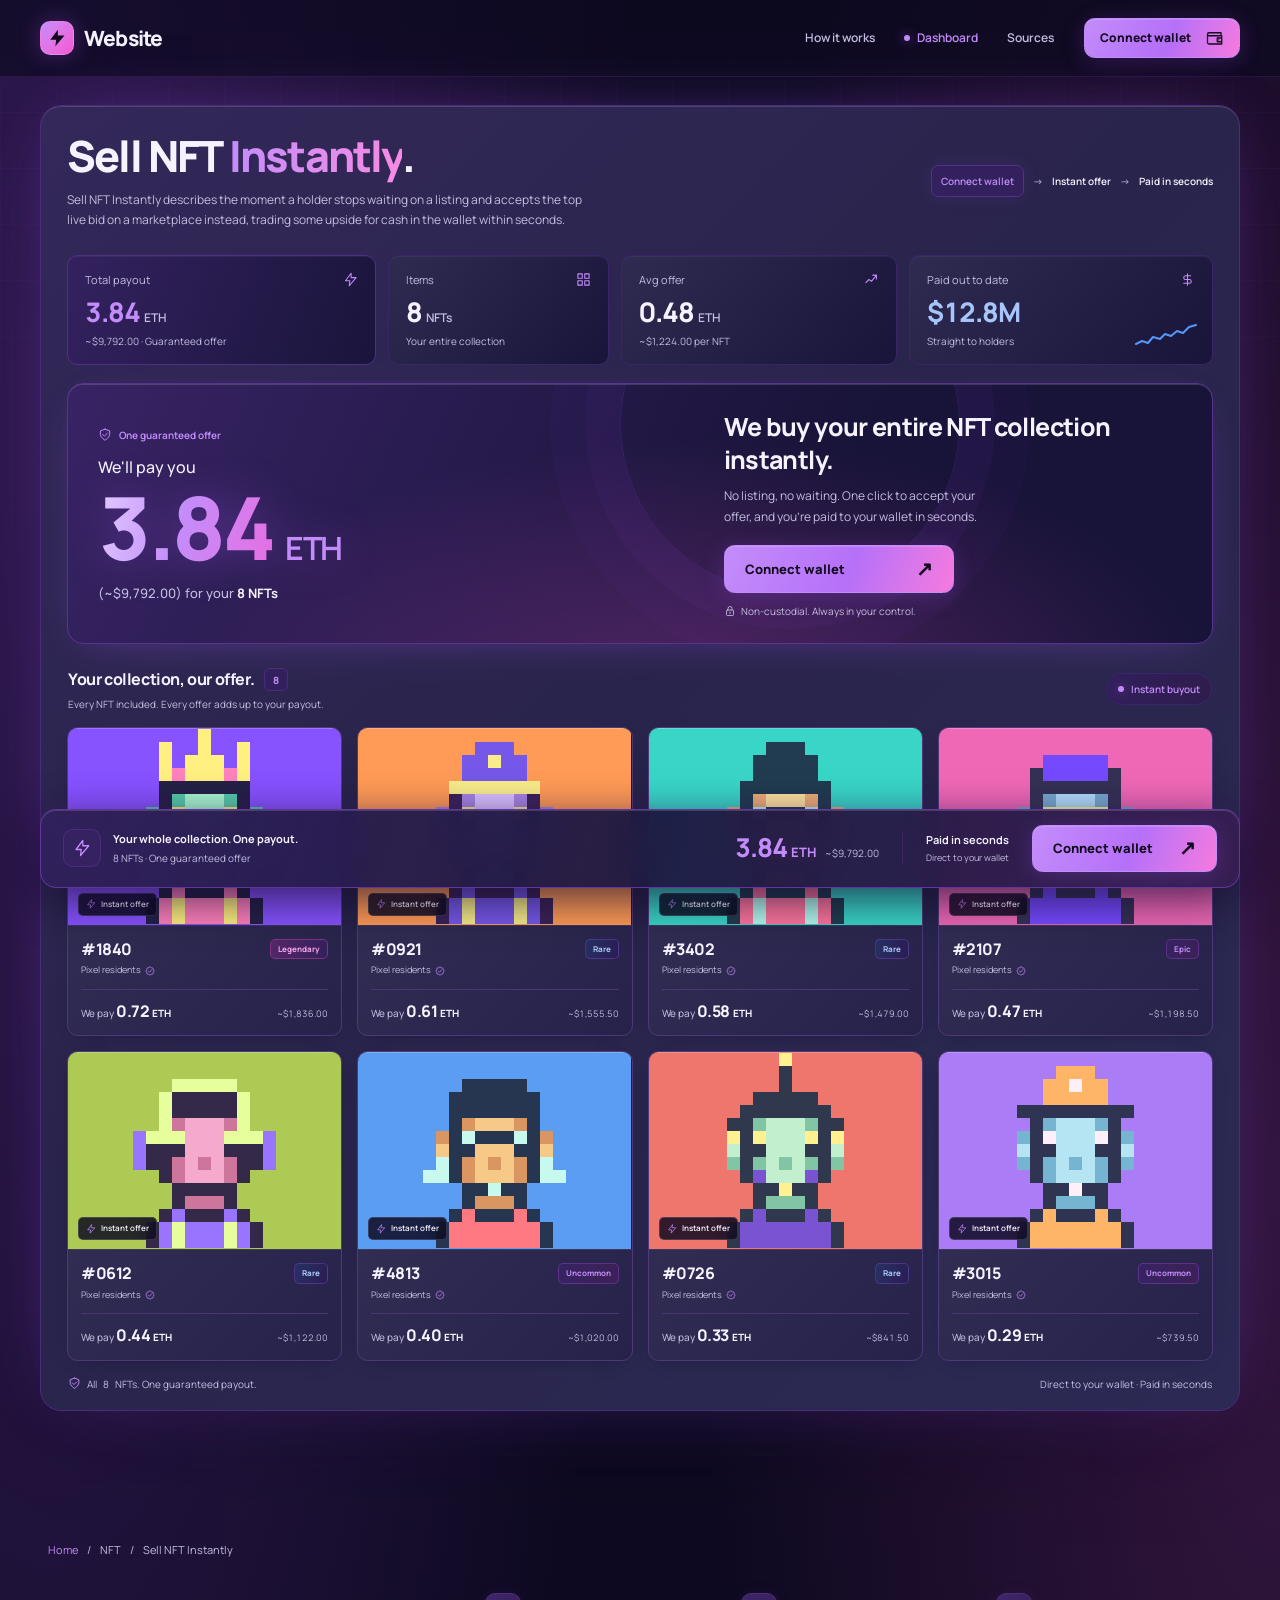
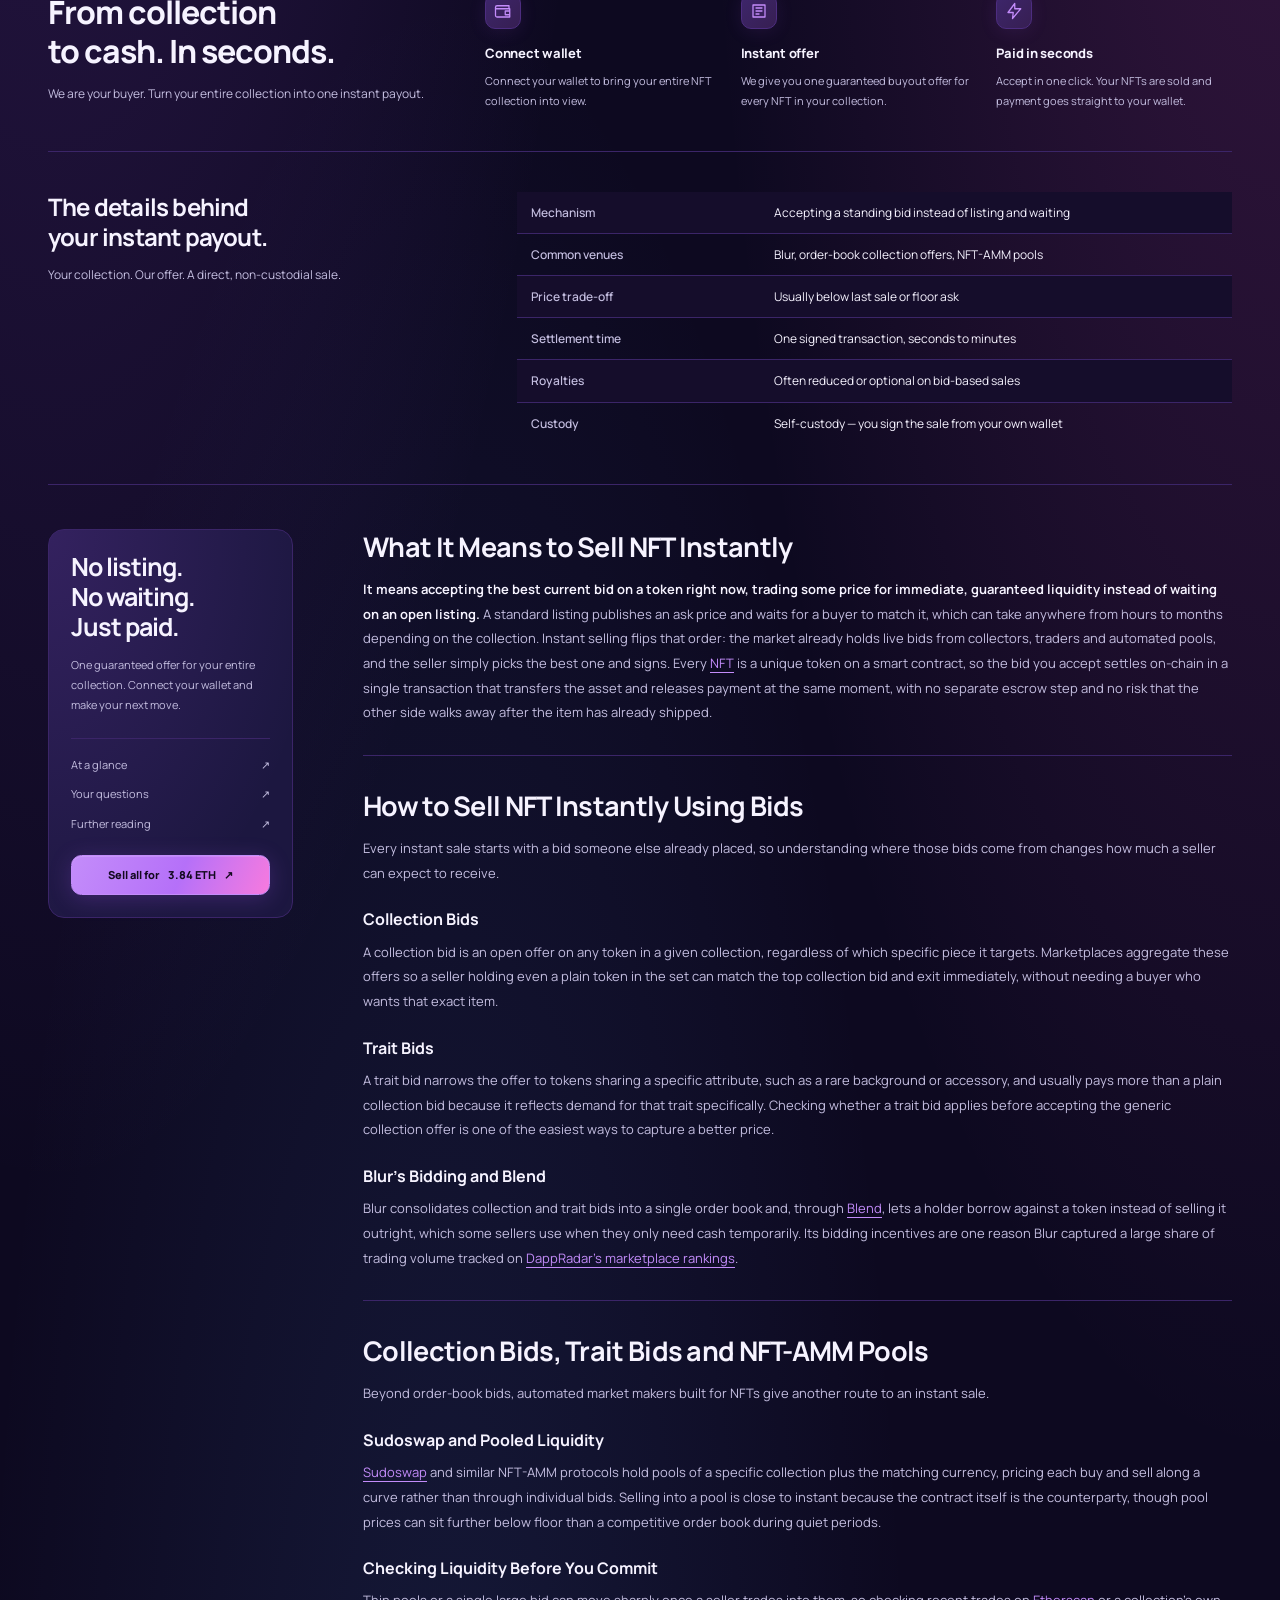
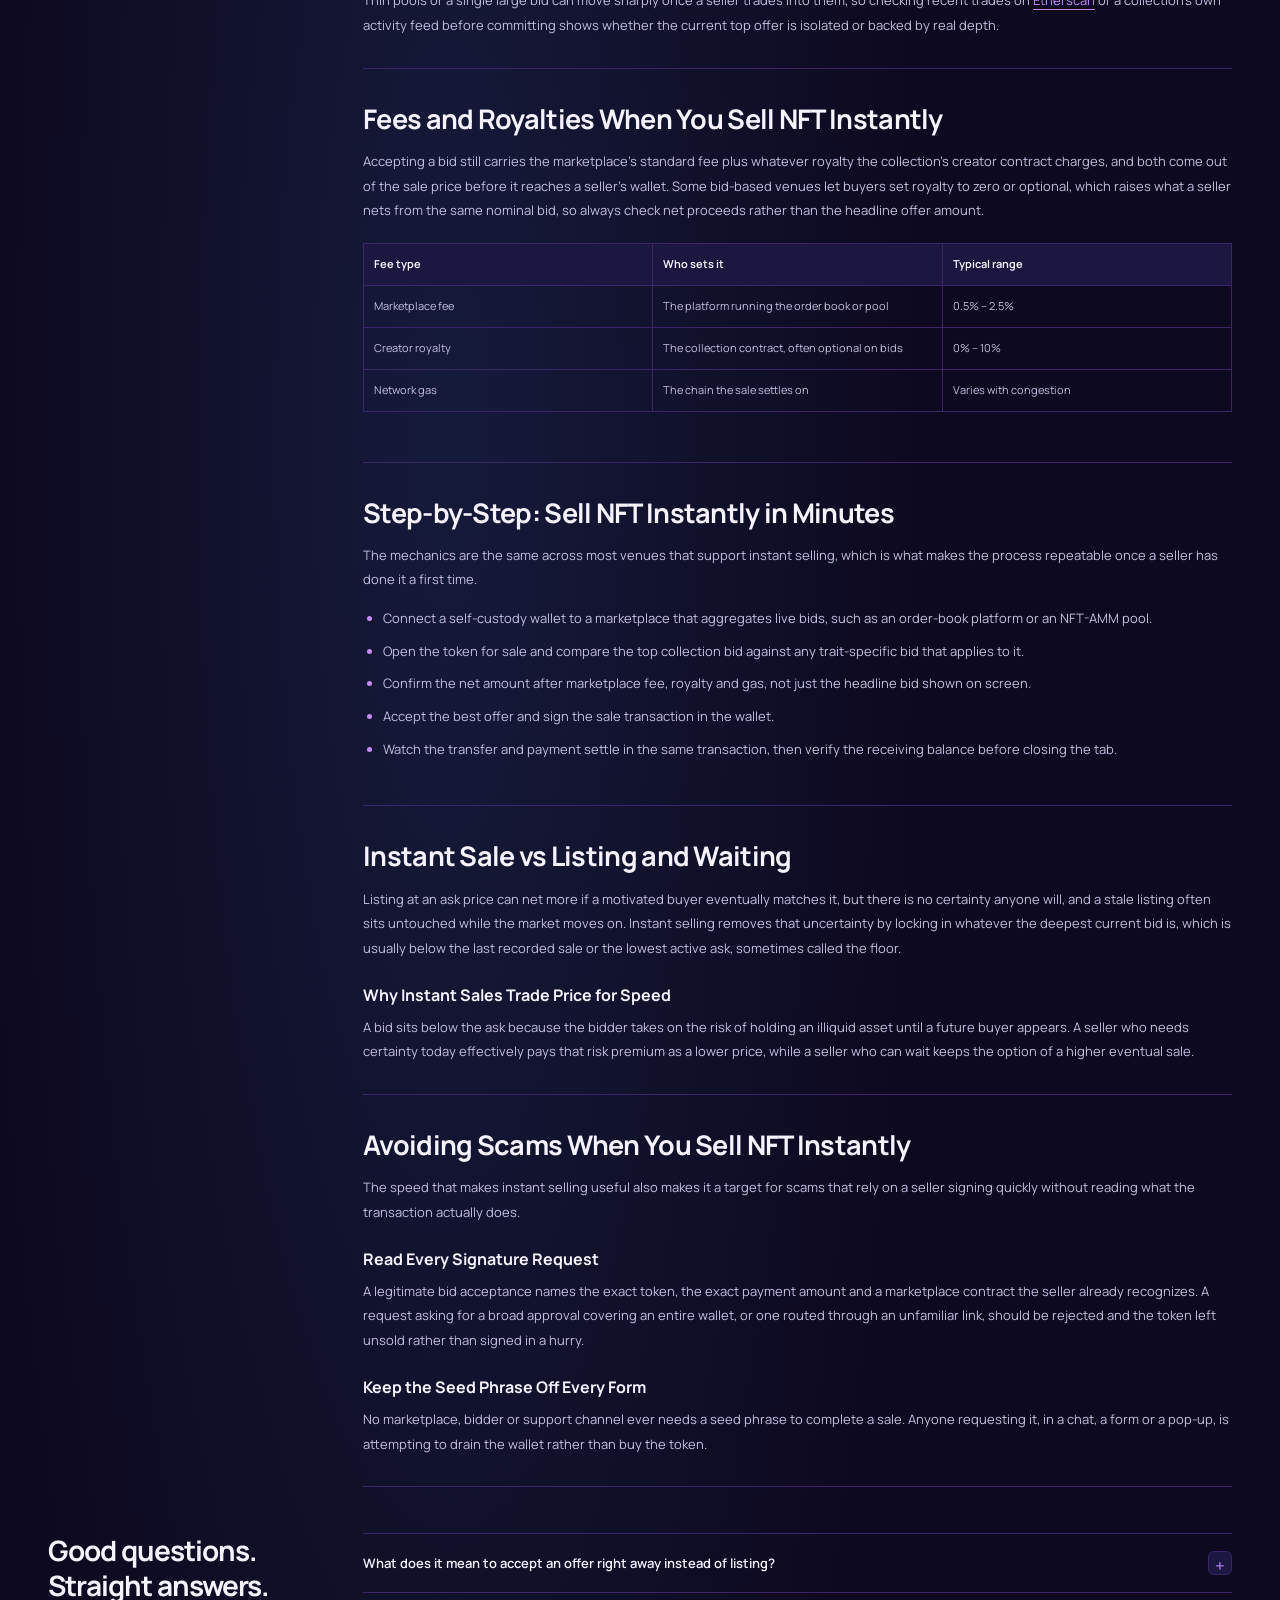
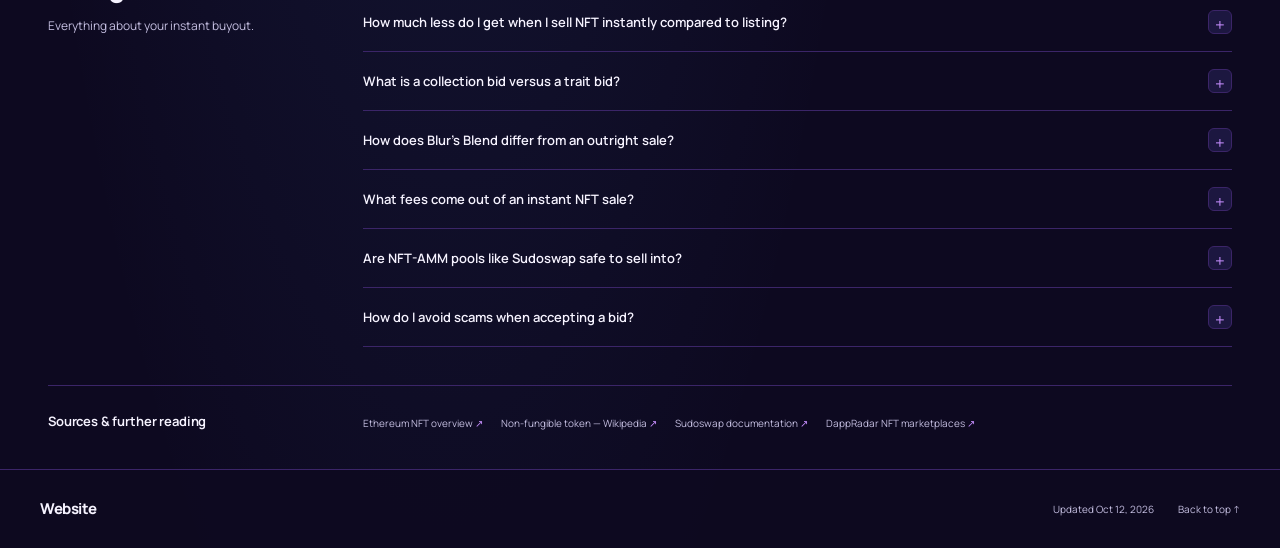
==== commit 54353ad0: "Instant NFT-buyout dashboard, connect-wallet, vibrant (Astra v3)" ====
--- a/index.html
+++ b/index.html
@@ -6,7 +6,7 @@
   <title>Sell NFT Instantly — Bids, Fees and the Price Trade-Off</title>
   <meta name="description" content="See how collection bids, trait bids and AMM pools like Sudoswap let a holder accept the best current offer in one transaction, what Blur's bidding and Blend change, and the fees, royalties and scams to check before accepting.">
   <link rel="canonical" href="https://sell-nft-instantly.github.io/">
-  <link rel="icon" href="data:image/svg+xml,%3Csvg xmlns='http://www.w3.org/2000/svg' viewBox='0 0 32 32'%3E%3Cpath fill='currentColor' d='M3 3h11v11H3zm15 0h11v11H18zM3 18h11v11H3zm15 0h11v11H18z'/%3E%3C/svg%3E">
+  <link rel="icon" href="data:image/svg+xml,%3Csvg xmlns='http://www.w3.org/2000/svg' viewBox='0 0 32 32'%3E%3Cpath fill='currentColor' d='M18 2 5 18h9l-1 12L27 13h-9z'/%3E%3C/svg%3E">
   <meta property="og:type" content="website">
   <meta property="og:site_name" content="Website">
   <meta property="og:title" content="Sell NFT Instantly">
@@ -20,150 +20,133 @@
   <link rel="preconnect" href="https://fonts.googleapis.com"><link rel="preconnect" href="https://fonts.gstatic.com" crossorigin><link rel="stylesheet" href="https://fonts.googleapis.com/css2?family=Manrope:wght@400;500;600;700&family=Manrope:wght@500;600;700&display=swap">
   <script type="application/ld+json">{"@context": "https://schema.org", "@graph": [{"@type": "WebSite", "@id": "https://sell-nft-instantly.github.io/#website", "url": "https://sell-nft-instantly.github.io/", "name": "Sell NFT Instantly — Bids, Fees and the Price Trade-Off"}, {"@type": "WebPage", "@id": "https://sell-nft-instantly.github.io/#webpage", "url": "https://sell-nft-instantly.github.io/", "name": "Sell NFT Instantly — Bids, Fees and the Price Trade-Off", "isPartOf": {"@id": "https://sell-nft-instantly.github.io/#website"}, "description": "See how collection bids, trait bids and AMM pools like Sudoswap let a holder accept the best current offer in one transaction, what Blur's bidding and Blend change, and the fees, royalties and scams to check before accepting.", "datePublished": "2026-10-12", "dateModified": "2026-10-12"}, {"@type": "SoftwareApplication", "name": "Sell NFT Instantly", "applicationCategory": "FinanceApplication", "operatingSystem": "Web", "offers": {"@type": "Offer", "price": "0", "priceCurrency": "USD"}}, {"@type": "BreadcrumbList", "itemListElement": [{"@type": "ListItem", "position": 1, "name": "Home", "item": "https://sell-nft-instantly.github.io/"}, {"@type": "ListItem", "position": 2, "name": "NFT"}, {"@type": "ListItem", "position": 3, "name": "Sell NFT Instantly"}]}, {"@type": "FAQPage", "mainEntity": [{"@type": "Question", "name": "What does it mean to accept an offer right away instead of listing?", "acceptedAnswer": {"@type": "Answer", "text": "It means accepting the best live bid on a token right now rather than publishing a listing and waiting for a buyer, trading some price for immediate, guaranteed liquidity in a single on-chain transaction."}}, {"@type": "Question", "name": "How much less do I get when I sell NFT instantly compared to listing?", "acceptedAnswer": {"@type": "Answer", "text": "A bid typically sits below the last recorded sale or the lowest active listing because the bidder is taking on the risk of holding the token until a future buyer appears. The gap varies by collection and by how deep the current bids are."}}, {"@type": "Question", "name": "What is a collection bid versus a trait bid?", "acceptedAnswer": {"@type": "Answer", "text": "A collection bid is a standing offer on any token in a collection, while a trait bid targets tokens with a specific attribute and usually pays more. Checking for a matching trait bid before accepting the generic collection offer often captures a better price."}}, {"@type": "Question", "name": "How does Blur's Blend differ from an outright sale?", "acceptedAnswer": {"@type": "Answer", "text": "Blend lets a holder borrow against a token instead of selling it, which raises cash while keeping ownership. An outright sale through a collection or trait bid transfers the token permanently in exchange for the full bid amount."}}, {"@type": "Question", "name": "What fees come out of an instant NFT sale?", "acceptedAnswer": {"@type": "Answer", "text": "A marketplace fee and a creator royalty are typically deducted from the bid amount, plus network gas to settle the transaction. Some bid-based venues let royalty be set to zero or optional, which changes the net amount received."}}, {"@type": "Question", "name": "Are NFT-AMM pools like Sudoswap safe to sell into?", "acceptedAnswer": {"@type": "Answer", "text": "Selling into a pool is close to instant because the contract itself is the counterparty, but thin pools can be priced further below floor and can move sharply after a large trade, so checking recent activity before committing is worthwhile."}}, {"@type": "Question", "name": "How do I avoid scams when accepting a bid?", "acceptedAnswer": {"@type": "Answer", "text": "Read every signature request carefully, reject any approval broader than the single token and amount being sold, and never enter a seed phrase anywhere — no legitimate marketplace or bidder ever asks for it."}}]}]}</script>
   <style>
-:root{--bg:#120B0E;--surface:#1D1317;--text:#F3EAED;--muted:#A4868D;--accent:#F472B6;--accent-ink:#1A0710;--radius:16px;--display:"Manrope";--body:"Manrope";--line:color-mix(in srgb,var(--text) 11%,var(--surface));--soft:color-mix(in srgb,var(--text) 5%,var(--surface));--quiet:color-mix(in srgb,var(--muted) 70%,var(--text));--positive:color-mix(in srgb,hsl(from var(--accent) 145 s l) 80%,var(--text));--shadow:color-mix(in srgb,var(--accent-ink) 55%,transparent);--round:clamp(10px,var(--radius),20px);--card-round:clamp(8px,calc(var(--radius) * .7),14px)}
+:root{
+  --bg:#0D0920;--surface:#1C1740;--text:#F6F3FF;--muted:#A9A2D0;--accent:#A855F7;--accent-ink:#13091F;--radius:16px;--display:"Manrope";--body:"Manrope";
+  --sibling:var(--accent);--cool:var(--accent);--bright:color-mix(in srgb,var(--accent) 65%,var(--text));--quiet:color-mix(in srgb,var(--muted) 65%,var(--text));
+  --panel:color-mix(in srgb,var(--surface) 94%,var(--text));--card:color-mix(in srgb,var(--surface) 88%,var(--text));--line:color-mix(in srgb,var(--accent) 22%,var(--surface));--highlight:color-mix(in srgb,var(--text) 15%,transparent);--shadow:color-mix(in srgb,var(--bg) 80%,transparent);--round:clamp(12px,var(--radius),24px);--small-round:clamp(8px,calc(var(--radius) * .65),14px)
+}
+@supports(color:hsl(from red h s l)){:root{--sibling:hsl(from var(--accent) calc(h + 42) s l);--cool:hsl(from var(--accent) calc(h - 55) s l)}}
 *,*::before,*::after{box-sizing:border-box}
 html{scroll-behavior:smooth;scroll-padding-top:24px}
-body{margin:0;background:radial-gradient(ellipse at 50% 0,color-mix(in srgb,var(--accent) 6%,transparent),transparent 48%),var(--bg);color:var(--text);font:400 14px/1.6 var(--body),sans-serif;-webkit-font-smoothing:antialiased}
-button,input{font:inherit}button,a,label,summary{-webkit-tap-highlight-color:transparent}
-button{color:inherit}a{color:inherit;text-underline-offset:4px}button,a,input,summary{touch-action:manipulation}
-button:disabled{cursor:default}svg{display:block;flex:none}h1,h2,h3,p{margin:0}h1,h2,h3{font-family:var(--display),sans-serif}
-h1,h2,h3,p,li,th,td,summary{overflow-wrap:anywhere}::selection{background:var(--accent);color:var(--accent-ink)}
-:focus-visible{outline:2px solid var(--accent);outline-offset:4px}[hidden]{display:none!important}
-.cb5089d{width:min(1280px,calc(100% - 32px));margin-inline:auto}.c73dd6f{position:absolute;width:1px;height:1px;padding:0;margin:-1px;overflow:hidden;clip-path:inset(50%);white-space:nowrap;border:0}
-.c638cdc{position:absolute;top:8px;left:16px;z-index:20;transform:translateY(-160%);padding:12px;background:var(--accent);color:var(--accent-ink);border-radius:8px}.c638cdc:focus{transform:none}
-.c523633{width:18px;height:18px;fill:none;stroke:currentColor;stroke-width:1.7;stroke-linecap:round;stroke-linejoin:round}
-.c0a212b{border-bottom:1px solid var(--line);background:color-mix(in srgb,var(--bg) 88%,transparent)}
-.c8337ce{min-height:76px;display:flex;align-items:center;gap:32px}.c4a0333{display:flex;align-items:center;gap:11px;font:750 21px/1 var(--display),sans-serif;text-decoration:none;letter-spacing:-.8px}.ce4477a{color:var(--accent)}
-.cf6ae26{display:flex;align-items:center;gap:27px;margin-left:auto}.cf6ae26 a{font-size:12px;color:var(--quiet);text-decoration:none}.cf6ae26 a:hover,.cf6ae26 a[aria-current]{color:var(--text)}
-.cda96dd{display:flex;align-items:center;gap:10px}.cc7f407{display:flex;align-items:center;gap:9px;min-height:39px;padding:8px 12px;border:1px solid var(--line);border-radius:8px;text-decoration:none;font-size:11px;font-weight:600;background:var(--surface)}
-.c9fd6c1{width:6px;height:6px;border-radius:50%;background:var(--positive);box-shadow:0 0 0 3px color-mix(in srgb,var(--positive) 9%,transparent);flex:none}.cc7f407 .cb8af06{color:var(--quiet);font-size:10px;font-weight:400}
-.cee9959{display:inline-flex;align-items:center;justify-content:center;gap:22px;min-height:44px;padding:11px 19px;border:1px solid color-mix(in srgb,var(--accent) 70%,var(--text));border-radius:8px;background:var(--accent);color:var(--accent-ink);text-decoration:none;font-size:13px;font-weight:750;transition:background .2s,transform .2s,box-shadow .2s}.cee9959:hover{background:color-mix(in srgb,var(--accent) 84%,var(--text));box-shadow:0 5px 22px color-mix(in srgb,var(--accent) 15%,transparent);transform:translateY(-1px)}.cda96dd .cee9959{min-height:39px;padding:8px 14px;font-size:12px;gap:18px}
-.c03b5f0{margin-top:25px;margin-bottom:54px;border:1px solid var(--line);border-radius:var(--round);background:linear-gradient(120deg,color-mix(in srgb,var(--text) 2%,var(--surface)),var(--surface) 60%);box-shadow:0 24px 70px -30px var(--shadow),0 1px 0 color-mix(in srgb,var(--text) 4%,transparent) inset}
-.c6db24b{display:flex;align-items:center;justify-content:space-between;gap:16px;padding:15px 25px;border-bottom:1px solid var(--line);font-size:11px;color:var(--quiet)}.c3fdceb{display:flex;align-items:center;gap:9px}.c3fdceb strong{color:var(--text);font-weight:550}.c8fd38d{color:var(--muted)}.c3af8e3{display:flex;align-items:center;gap:7px}.c3af8e3 .c523633{width:13px;height:13px;color:var(--accent)}
-.ca513f0{display:flex;align-items:center;justify-content:space-between;gap:28px;padding:26px 25px 22px}.c9f1e55{min-width:0;flex:1}h1{font-size:clamp(29px,3vw,40px);font-weight:650;line-height:1.13;letter-spacing:-1.8px;text-wrap:balance}h1 em{color:var(--accent);font-style:normal}.ccfb4c9{max-width:62ch;margin-top:10px;color:var(--quiet);font-size:12px;line-height:1.7;white-space:nowrap;overflow:hidden;text-overflow:ellipsis}
-.c30778f{display:flex;align-items:center;gap:9px;margin-bottom:12px;font-size:10px;color:var(--quiet)}.cce4784{display:flex;align-items:center;gap:5px;color:var(--positive)}.c30778f .c523633{width:12px;height:12px}.c30778f b{font-weight:550;color:var(--text)}.c30778f .c0d7db3{color:var(--muted)}
-.ca73ce3{display:grid;grid-template-columns:1.25fr .7fr 1fr 1fr;flex:1.1;gap:8px;margin:0}.c01fc87{min-width:0;padding:14px 13px;border:1px solid var(--line);border-radius:var(--card-round);background:color-mix(in srgb,var(--bg) 38%,var(--surface))}.c01fc87 dt{font-size:10px;color:var(--quiet);white-space:nowrap}.c01fc87 dd{margin:7px 0 0;font:650 22px/1.25 var(--display),sans-serif;letter-spacing:-.8px;font-variant-numeric:tabular-nums;white-space:nowrap}.c01fc87 dd small{font-size:10px;letter-spacing:0;font-weight:450}.cf4f0f3{display:block;margin-top:5px;color:var(--quiet);font:400 9px/1.6 var(--body),sans-serif;letter-spacing:0;white-space:nowrap}.c20f09d dd{color:var(--positive)}.cc75c1c{width:72px;height:17px;margin-top:4px;fill:none;stroke:var(--positive);stroke-width:1.7}
-.c242cfc{display:flex;align-items:center;justify-content:space-between;gap:12px;padding:16px 25px 0;border-top:1px solid var(--line)}.c242cfc h2{font-size:15px;letter-spacing:-.3px;font-weight:650}.cb15717{display:inline-grid;place-items:center;min-width:23px;height:21px;margin-left:7px;border:1px solid var(--line);border-radius:6px;font:500 10px/1 var(--body),sans-serif;color:var(--quiet);vertical-align:2px}.c613b32{display:flex;align-items:center;gap:7px;color:var(--quiet);font-size:10px}.c613b32 .c9fd6c1{width:5px;height:5px}
-.c65ecfa{display:flex;flex-wrap:wrap;align-items:center;gap:12px;padding:14px 25px 19px}.c0f3260,.c46e49b{display:flex;align-items:center;gap:4px}.c0f3260{padding:3px;background:var(--bg);border:1px solid var(--line);border-radius:8px}.c2153b5{display:inline-flex;align-items:center;justify-content:center;gap:7px;min-height:34px;padding:6px 12px;border:1px solid transparent;border-radius:5px;background:transparent;color:var(--quiet);font-size:11px;cursor:pointer;white-space:nowrap}.c2153b5[aria-pressed="true"]{background:var(--soft);color:var(--text);border-color:var(--line);box-shadow:0 2px 4px var(--shadow)}.c2153b5:hover:not(:disabled){color:var(--text)}.c25c975{font-size:9px;opacity:.75}.c46e49b{margin-left:auto}.c46e49b .c2153b5[aria-pressed="true"]{background:transparent;box-shadow:none}.c2153b5 .c523633{width:13px;height:13px}.c3beb14{display:flex;align-items:center;gap:8px;min-height:40px;padding-left:10px;color:var(--text);font-size:11px;cursor:pointer;white-space:nowrap}.c3beb14 input{width:15px;height:15px;margin:0;accent-color:var(--accent);cursor:inherit}.c3beb14:has(:disabled){cursor:default}
-.ce4ad33{display:grid;grid-template-columns:repeat(4,minmax(0,1fr));gap:16px;padding:0 25px 25px}.c97fef1{position:relative;min-width:0;border:1px solid var(--line);border-radius:var(--card-round);background:color-mix(in srgb,var(--bg) 30%,var(--surface));box-shadow:0 5px 12px -5px var(--shadow);transition:transform .2s,border-color .2s,box-shadow .2s}.c97fef1:has(input:checked){border-color:color-mix(in srgb,var(--accent) 52%,var(--surface));box-shadow:0 0 0 1px color-mix(in srgb,var(--accent) 11%,transparent),0 7px 16px -7px var(--shadow);transform:translateY(-1px)}.c97fef1:has(input:focus-visible){outline:2px solid var(--accent);outline-offset:4px}.c3bc76a{display:block;cursor:pointer}.c3bc76a:has(:disabled){cursor:default}.ca53da9{position:relative;margin:6px;overflow:hidden;border-radius:max(4px,calc(var(--card-round) - 5px));aspect-ratio:1.22}.cbab927{width:100%;height:100%;image-rendering:pixelated;shape-rendering:crispEdges}.cf1eec2{position:absolute;right:9px;top:9px;display:grid;place-items:center;width:22px;height:22px;border:1px solid color-mix(in srgb,var(--text) 40%,var(--surface));border-radius:6px;background:color-mix(in srgb,var(--bg) 75%,transparent);color:var(--accent-ink);transition:background .18s}.cf1eec2 .c523633{width:14px;height:14px;stroke-width:2.4;opacity:0;transform:scale(.5);transition:opacity .18s,transform .2s}.c97fef1:has(input:checked) .cf1eec2{background:var(--accent);border-color:var(--accent)}.c97fef1:has(input:checked) .cf1eec2 .c523633{opacity:1;transform:scale(1)}
-.c2d2a14{position:absolute;bottom:8px;left:50%;transform:translate(-50%,5px);padding:5px 10px;border:1px solid var(--line);border-radius:5px;background:var(--surface);color:var(--text);font-size:9px;white-space:nowrap;opacity:0;transition:transform .2s,opacity .2s;pointer-events:none}.c97fef1:focus-within .c2d2a14{opacity:1;transform:translate(-50%,0)}
-.c794d2f{padding:5px 12px 12px}.c3fa72c{display:flex;justify-content:space-between;align-items:center;gap:8px}.c3fa72c h3{font-size:16px;font-weight:650;letter-spacing:-.4px}.cddc0af{padding:2px 6px;border:1px solid var(--line);border-radius:4px;color:var(--quiet);font-size:8px;letter-spacing:.1px}.cddc0af.c0b4376{color:var(--accent);background:color-mix(in srgb,var(--accent) 7%,var(--surface));border-color:color-mix(in srgb,var(--accent) 18%,var(--surface))}.c1972ca{display:flex;align-items:center;gap:4px;margin-top:2px;font-size:10px;color:var(--quiet)}.c1972ca .c523633{width:11px;height:11px;color:var(--accent)}.ca3fd14{display:flex;justify-content:space-between;align-items:end;gap:5px;margin-top:12px;padding-top:10px;border-top:1px solid var(--line);font-variant-numeric:tabular-nums}.cf3ce40{display:block;color:var(--quiet);font-size:9px;margin-bottom:3px}.ca3fd14 strong{font-size:14px;font-weight:650;letter-spacing:-.2px}.ca3fd14 strong small{font-size:10px;font-weight:500}.c8364e1{padding-bottom:2px;font-size:10px;color:var(--quiet)}
-.ca3a2e9{grid-column:1/-1;padding:65px 16px;text-align:center;color:var(--quiet)}.ca3a2e9 h3{font-size:20px;color:var(--text);margin-bottom:7px}.ca3a2e9 .c2153b5{margin-top:18px;border-color:var(--line);color:var(--accent)}
-.c2c403b{position:sticky;bottom:12px;z-index:5;display:flex;align-items:center;gap:24px;margin:0 12px 12px;padding:17px 20px;border:1px solid color-mix(in srgb,var(--accent) 28%,var(--surface));border-radius:var(--card-round);background:linear-gradient(110deg,color-mix(in srgb,var(--accent) 9%,var(--surface)),color-mix(in srgb,var(--bg) 40%,var(--surface)) 65%);box-shadow:0 -8px 30px color-mix(in srgb,var(--bg) 40%,transparent),0 12px 26px -12px var(--shadow)}.c63a642{display:flex;align-items:center;gap:12px;min-width:0}.c4cf854{display:grid;place-items:center;width:40px;height:40px;border:1px solid color-mix(in srgb,var(--accent) 20%,var(--surface));border-radius:9px;background:color-mix(in srgb,var(--accent) 9%,var(--surface));color:var(--accent)}.c63a642 strong{display:block;font-size:13px;font-weight:600}.c63a642 small{display:block;margin-top:2px;color:var(--quiet);font-size:10px}.c70783c{margin-left:auto;font-variant-numeric:tabular-nums;text-align:right}.c9d0091{color:var(--quiet);font-size:9px}.c0031ce{display:flex;align-items:baseline;justify-content:flex-end;gap:7px;font:650 29px/1.25 var(--display),sans-serif;letter-spacing:-1px}.c0031ce small{font:500 12px/1 var(--body),sans-serif;letter-spacing:0}.caa4d73{margin-left:7px;color:var(--quiet);font:400 10px/1 var(--body),sans-serif;letter-spacing:0}.c05f438{padding-left:22px;border-left:1px solid var(--line);font-size:11px;white-space:nowrap}.c05f438 strong{display:flex;align-items:center;gap:5px;color:var(--positive);font-weight:500}.c05f438 .c523633{width:13px;height:13px}.c05f438 small{display:block;margin-top:4px;color:var(--quiet);font-size:9px}.ca3e697{min-width:192px;min-height:51px;justify-content:space-between;font-size:13px;box-shadow:0 4px 16px color-mix(in srgb,var(--accent) 13%,transparent)}
-.c89c323{display:none}.ce24387{display:flex;justify-content:center;align-items:center;gap:16px;padding:1px 16px 15px;font-size:10px;color:var(--quiet)}.ce24387 span{display:flex;align-items:center;gap:5px}.ce24387 .c523633{width:12px;height:12px;color:var(--accent)}
-.c532d35{max-width:1120px;margin-inline:auto}.c763367{display:flex;align-items:baseline;flex-wrap:wrap;gap:7px;font-size:10px;color:var(--muted);margin-bottom:22px}.c763367 a{color:var(--quiet);text-decoration:none}.c763367 a:hover{color:var(--accent)}.c763367 span:last-child{color:var(--quiet)}
-.c60fecc{padding:25px 28px;border:1px solid var(--line);border-radius:var(--round);background:var(--surface)}.c808861{display:flex;align-items:baseline;justify-content:space-between;gap:16px;margin-bottom:24px}.c808861 h2{font-size:17px;font-weight:600;letter-spacing:-.4px}.c808861 p{font-size:11px;color:var(--quiet)}.c63d18e{display:block;width:100%;border-collapse:collapse;text-align:left}.c63d18e tbody{display:grid;grid-template-columns:repeat(3,minmax(0,1fr));gap:23px}.c63d18e tr{display:flex;flex-direction:column;gap:7px;min-width:0;padding-left:15px;border-left:2px solid color-mix(in srgb,var(--accent) 25%,var(--surface))}.c63d18e th{font-size:10px;color:var(--quiet);font-weight:400}.c63d18e td{font-size:12px;line-height:1.7}
-.c7c31fa{display:grid;grid-template-columns:240px minmax(0,1fr);gap:70px;padding:64px 0}.cb55f09{align-self:start;position:sticky;top:28px}.cb55f09 h2,.cb44214{font-size:30px;font-weight:550;line-height:1.2;letter-spacing:-1px}.cb55f09 p{margin:14px 0 23px;color:var(--quiet);font-size:12px;line-height:1.8}.cb55f09 a{display:flex;justify-content:space-between;padding:12px 0;border-bottom:1px solid var(--line);color:var(--quiet);font-size:11px;text-decoration:none}.cb55f09 a span{color:var(--accent)}.cb55f09 a:hover{color:var(--text)}.c591f66{min-width:0}.c86d4ea{padding:29px 0;border-bottom:1px solid var(--line)}.c86d4ea:first-child{padding-top:0}.c86d4ea:last-child{border:0;padding-bottom:0}.c5fbca8{margin-bottom:16px;font-size:25px;font-weight:550;line-height:1.3;letter-spacing:-.7px;text-wrap:pretty}.cee3892,.c7c7477{color:var(--quiet);font-size:14px;line-height:1.9;overflow-wrap:anywhere}.cee3892 p,.c7c7477 p{margin:0 0 15px}.cee3892 h3{margin:24px 0 10px;font-size:17px;line-height:1.5;color:var(--text);font-weight:600}.cee3892 strong,.c7c7477 strong{color:var(--text);font-weight:550}.cee3892 a,.c7c7477 a{color:var(--text);text-decoration-color:var(--accent)}.cee3892 a:hover,.c7c7477 a:hover{color:var(--accent)}.cee3892 ul,.cee3892 ol,.c7c7477 ul,.c7c7477 ol{padding-left:20px;margin:18px 0}.cee3892 li,.c7c7477 li{padding-left:4px;margin:8px 0}.cee3892 li::marker{color:var(--accent)}.cee3892 table{width:100%;table-layout:fixed;border-collapse:collapse;margin:22px 0;background:var(--surface);font-size:12px;text-align:left}.cee3892 caption{padding:10px;text-align:left;color:var(--text)}.cee3892 th,.cee3892 td{padding:12px;border:1px solid var(--line);vertical-align:top}.cee3892 th{color:var(--text);background:var(--soft);font-weight:500}.cee3892>:last-child,.c7c7477>:last-child{margin-bottom:0}
-.c372a48,.ce1d0ac{display:grid;grid-template-columns:240px minmax(0,1fr);gap:70px;padding:35px 0 45px;border-top:1px solid var(--line)}.c699c77{margin-top:12px;font-size:12px;color:var(--quiet)}.ccbc07b{border-bottom:1px solid var(--line)}.c639e3e{position:relative;padding:19px 35px 19px 0;cursor:pointer;list-style:none;font-size:14px;font-weight:550;line-height:1.6}.c639e3e::-webkit-details-marker{display:none}.c639e3e::after{position:absolute;right:2px;top:20px;content:"+";font-size:18px;line-height:1;color:var(--accent)}.ccbc07b[open] .c639e3e::after{content:"−"}.ccbc07b[open] .c639e3e,.c639e3e:hover{color:var(--accent)}.c7c7477{padding:0 25px 21px 0;font-size:13px}.ce1d0ac{padding-block:27px 38px}.ce1d0ac h2{font-size:16px;font-weight:550}.cb8d4e3{display:grid;grid-template-columns:repeat(2,minmax(0,1fr));gap:0 25px;list-style:none;margin:0;padding:0}.cb8d4e3 li{min-width:0;border-bottom:1px solid var(--line)}.ca85948{display:flex;justify-content:space-between;align-items:baseline;gap:12px;padding:10px 0;font-size:11px;color:var(--quiet);text-decoration:none;overflow-wrap:anywhere}.ca85948::after{content:"↗";color:var(--accent);flex:none}.ca85948:hover{color:var(--text)}
-.c0f5a88{border-top:1px solid var(--line)}.c7f741d{display:flex;align-items:center;justify-content:space-between;flex-wrap:wrap;gap:16px;min-height:83px;padding-block:20px;font-size:10px;color:var(--quiet)}.c61905e{font:650 16px/1 var(--display),sans-serif;color:var(--text);letter-spacing:-.5px}.ccae23b{text-decoration:none}.ccae23b span{margin-left:8px;color:var(--accent)}
-@media(hover:hover){.c97fef1:hover{transform:translateY(-4px);border-color:var(--accent);box-shadow:0 12px 24px -12px var(--shadow)}.c97fef1:hover .c2d2a14{opacity:1;transform:translate(-50%,0)}}
-@media(min-width:1500px){.cb5089d{width:min(1360px,calc(100% - 64px))}.ca53da9{aspect-ratio:1.25}}
-@media(max-width:1100px){.ca513f0{flex-wrap:wrap;gap:22px}.c9f1e55{flex-basis:100%}.ca73ce3{flex-basis:100%}.c01fc87{padding:12px 15px}.c01fc87 dd{font-size:24px}.c8337ce{gap:20px}.cf6ae26{gap:18px}.cc7f407 .cb8af06{display:none}.ce4ad33{gap:12px}.c05f438,.c2b686f{display:none}.c89c323{display:inline}.c7c31fa,.c372a48,.ce1d0ac{gap:40px;grid-template-columns:200px minmax(0,1fr)}.c532d35{padding-inline:10px}}
-@media(max-width:900px){.ce4ad33{grid-template-columns:repeat(2,minmax(0,1fr))}}
-@media(max-width:760px){.c8337ce{min-height:68px;flex-wrap:wrap;gap:0;padding-block:13px}.c4a0333{font-size:19px}.ce4477a{width:25px;height:25px}.cda96dd{margin-left:auto;gap:7px}.cf6ae26{order:3;justify-content:center;gap:28px;width:100%;margin-top:14px;padding-top:11px;border-top:1px solid var(--line)}.cc7f407{font-size:10px;padding:7px 9px;min-height:35px}.cda96dd .cee9959{min-height:35px;font-size:11px;gap:8px;padding:7px 11px}.c03b5f0{margin-top:16px;margin-bottom:35px}.c6db24b{padding:12px 16px}.ca513f0{padding:22px 16px}.c242cfc{padding:16px 16px 0}.c65ecfa{padding:13px 16px 17px;gap:8px}.c46e49b{order:3;margin-left:0;flex-basis:100%;gap:7px}.c46e49b .c2153b5{border-color:var(--line);font-size:10px;min-height:32px}.c46e49b .c2153b5[aria-pressed="true"]{border-color:color-mix(in srgb,var(--accent) 35%,var(--surface));color:var(--text)}.c3beb14{margin-left:auto;padding-left:0}.ce4ad33{grid-template-columns:repeat(2,minmax(0,1fr));padding:0 16px 20px;gap:12px}.ca53da9{aspect-ratio:1.13}.ca73ce3{gap:6px}.c01fc87{padding:11px 9px}.c01fc87 dd{font-size:21px}.c01fc87 dt{font-size:9px}.cf4f0f3{font-size:8px}.c2c403b{gap:12px;flex-wrap:wrap;margin-inline:8px;padding:13px 14px;bottom:8px}.c63a642{gap:8px}.c63a642 strong{font-size:12px}.c4cf854{width:33px;height:33px}.c0031ce{font-size:26px}.caa4d73{display:block;margin:3px 0 0;text-align:right}.ca3e697{width:100%;min-height:44px}.ce24387{gap:11px;font-size:9px}.c532d35{padding-inline:0}.c60fecc{padding:22px 20px}.c808861{display:block}.c808861 p{margin-top:5px}.c63d18e tbody{grid-template-columns:repeat(2,minmax(0,1fr));gap:20px}.c7c31fa,.c372a48,.ce1d0ac{grid-template-columns:minmax(0,1fr);gap:26px}.c7c31fa{padding:38px 0}.cb55f09{position:static}.cb55f09 h2{font-size:28px}.cb55f09 p{max-width:48ch;margin-bottom:8px}.cb55f09 nav{display:flex;gap:25px}.cb55f09 a{gap:15px}.c5fbca8{font-size:23px}.c372a48{padding:30px 0}.cb44214{font-size:28px}.ce1d0ac{gap:13px}}
-@media(max-width:420px){.cc7f407 .c9fd6c1{width:5px;height:5px}.cc7f407{gap:6px}.cda96dd .cee9959{gap:6px;padding-inline:9px}.c4a0333{gap:7px;font-size:17px}.ce4477a{width:21px;height:21px}.c3af8e3{font-size:9px}.c3fdceb{gap:6px;font-size:10px}h1{font-size:29px;letter-spacing:-1.4px}.ca73ce3{grid-template-columns:repeat(4,minmax(0,1fr));gap:5px}.c01fc87{padding:9px 7px}.c01fc87 dd{font-size:18px;margin-top:3px;letter-spacing:-.6px}.c01fc87 dd small{font-size:8px}.cf4f0f3,.cc75c1c{display:none}.c01fc87 dt{font-size:8px;white-space:normal;min-height:25px}.c242cfc h2{font-size:14px}.c613b32{font-size:9px}.c2153b5{padding-inline:9px;font-size:10px}.c3beb14{font-size:10px;gap:6px}.ce4ad33{gap:10px;padding-inline:12px}.ca53da9{margin:4px;aspect-ratio:1}.c794d2f{padding:5px 8px 10px}.c3fa72c{gap:3px}.c3fa72c h3{font-size:14px}.cddc0af{font-size:7px;padding:2px 4px}.ca3fd14{flex-wrap:wrap;gap:1px;margin-top:9px;padding-top:8px}.ca3fd14 strong{font-size:13px}.c8364e1{font-size:9px}.cf1eec2{width:20px;height:20px;right:6px;top:6px}.c1972ca{font-size:9px}.c63a642 small{font-size:9px}.c4cf854{display:none}.c0031ce{font-size:24px}.ce24387{flex-wrap:wrap;gap:5px 12px}.cb8d4e3{grid-template-columns:1fr}.cee3892 th,.cee3892 td{padding:8px;font-size:11px}}
-@media(prefers-reduced-motion:reduce){html{scroll-behavior:auto}*,*::before,*::after{animation:none!important;transition:none!important}}
+body{margin:0;color:var(--text);background:radial-gradient(ellipse at 4% 8%,color-mix(in srgb,var(--accent) 23%,transparent),transparent 34%),radial-gradient(ellipse at 100% 22%,color-mix(in srgb,var(--sibling) 17%,transparent),transparent 32%),radial-gradient(ellipse at 35% 68%,color-mix(in srgb,var(--cool) 12%,transparent),transparent 40%),var(--bg);font:400 14px/1.6 var(--body),sans-serif;-webkit-font-smoothing:antialiased}
+body::before{content:"";position:absolute;inset:0 0 auto;height:680px;pointer-events:none;z-index:-1;background-image:linear-gradient(color-mix(in srgb,var(--accent) 5%,transparent) 1px,transparent 1px),linear-gradient(90deg,color-mix(in srgb,var(--accent) 5%,transparent) 1px,transparent 1px);background-size:56px 56px;mask-image:linear-gradient(to bottom,transparent,var(--text) 22%,transparent)}
+a{color:inherit;text-underline-offset:4px;touch-action:manipulation}a,summary{-webkit-tap-highlight-color:transparent}svg{display:block;flex:none}h1,h2,h3,p{margin:0}h1,h2,h3{font-family:var(--display),sans-serif}h1,h2,h3,p,li,th,td,summary{overflow-wrap:anywhere}::selection{background:var(--accent);color:var(--accent-ink)}:focus-visible{outline:3px solid var(--bright);outline-offset:5px}section,article,aside,div{min-width:0}
+.cb5089d{width:min(1200px,calc(100% - 32px));margin-inline:auto}.c638cdc{position:absolute;top:10px;left:16px;z-index:20;transform:translateY(-160%);padding:12px 18px;background:var(--accent);color:var(--accent-ink);border-radius:8px}.c638cdc:focus{transform:none}
+.c523633{width:18px;height:18px;fill:none;stroke:currentColor;stroke-width:1.7;stroke-linecap:round;stroke-linejoin:round}.c0d7db3{font-size:20px;line-height:1}.cb86184{width:6px;height:6px;flex:none;border-radius:50%;background:var(--bright);box-shadow:0 0 12px color-mix(in srgb,var(--accent) 70%,transparent)}
+.c0a212b{border-bottom:1px solid color-mix(in srgb,var(--accent) 15%,transparent);background:color-mix(in srgb,var(--bg) 68%,transparent)}.c8337ce{min-height:76px;display:flex;align-items:center;gap:30px}.c4a0333{display:inline-flex;align-items:center;gap:10px;font:800 21px/1 var(--display),sans-serif;letter-spacing:-.8px;text-decoration:none}.ce4477a{display:grid;place-items:center;width:34px;height:34px;border:1px solid var(--highlight);border-radius:10px;background:linear-gradient(135deg,var(--bright),var(--sibling));color:var(--accent-ink);box-shadow:0 0 22px color-mix(in srgb,var(--accent) 30%,transparent)}.ce4477a svg{width:20px;height:20px;fill:currentColor}.cf6ae26{display:flex;align-items:center;gap:29px;margin-left:auto}.cf6ae26 a{font-size:12px;font-weight:600;color:var(--quiet);text-decoration:none;transition:color .2s}.cf6ae26 a:hover{color:var(--text)}.cf6ae26 .c929ead{color:var(--bright);display:inline-flex;align-items:center;gap:7px}
+.cee9959{display:inline-flex;align-items:center;justify-content:center;gap:26px;min-height:48px;padding:12px 20px;border:1px solid color-mix(in srgb,var(--text) 35%,var(--accent));border-radius:var(--small-round);background:linear-gradient(112deg,var(--bright),color-mix(in srgb,var(--accent) 83%,var(--text)) 55%,color-mix(in srgb,var(--sibling) 77%,var(--text)));color:var(--accent-ink);box-shadow:0 4px 22px color-mix(in srgb,var(--accent) 22%,transparent),0 1px 0 var(--highlight) inset;text-decoration:none;font-weight:800;font-size:13px;transition:transform .2s,box-shadow .2s}.cee9959:hover{transform:translateY(-2px);box-shadow:0 7px 32px color-mix(in srgb,var(--accent) 42%,transparent)}.c0a212b .cee9959{min-height:40px;padding:9px 15px;font-size:12px;gap:15px}
+.c03b5f0{position:relative;margin-top:28px;border:1px solid color-mix(in srgb,var(--accent) 33%,var(--surface));border-radius:calc(var(--round) + 5px);background:linear-gradient(135deg,color-mix(in srgb,var(--accent) 8%,var(--panel)),var(--panel) 47%,color-mix(in srgb,var(--cool) 5%,var(--panel)));box-shadow:0 32px 95px -40px var(--shadow),0 0 75px -40px var(--accent),0 1px 0 var(--highlight) inset;padding:25px 26px 0;isolation:isolate}
+.ca513f0{display:flex;align-items:center;justify-content:space-between;gap:25px;margin-bottom:24px}.c9f1e55{flex:1}h1{font-size:clamp(30px,3.4vw,43px);font-weight:800;line-height:1.16;letter-spacing:-1.8px;text-wrap:balance}h1 em{font-style:normal;color:var(--bright);background:linear-gradient(95deg,var(--bright),color-mix(in srgb,var(--sibling) 66%,var(--text)));background-clip:text;-webkit-background-clip:text;-webkit-text-fill-color:transparent}.ccfb4c9{margin-top:9px;font-size:12px;line-height:1.7;color:var(--quiet);max-width:74ch}.c195de8{display:flex;align-items:center;gap:9px;list-style:none;padding:0;margin:0;font-size:10px;font-weight:600;white-space:nowrap}.c195de8 li{display:flex;align-items:center;gap:9px}.c195de8 li+li::before{content:"\2192";color:var(--muted)}.c195de8 .cf9d3a7{padding:7px 9px;border:1px solid color-mix(in srgb,var(--accent) 40%,var(--surface));border-radius:7px;background:color-mix(in srgb,var(--accent) 16%,var(--surface));color:var(--bright);box-shadow:0 0 18px color-mix(in srgb,var(--accent) 10%,transparent)}
+.ca73ce3{display:grid;grid-template-columns:1.12fr .8fr 1fr 1.1fr;gap:12px;margin:0}.c01fc87{position:relative;min-width:0;padding:15px 17px;border:1px solid var(--line);border-radius:var(--small-round);background:linear-gradient(130deg,color-mix(in srgb,var(--text) 3%,var(--panel)),color-mix(in srgb,var(--surface) 80%,var(--bg)));box-shadow:0 1px 0 color-mix(in srgb,var(--text) 5%,transparent) inset}.c01fc87:first-child{background:linear-gradient(110deg,color-mix(in srgb,var(--accent) 17%,var(--surface)),color-mix(in srgb,var(--surface) 85%,var(--bg)));border-color:color-mix(in srgb,var(--accent) 38%,var(--surface))}.c01fc87 dt{display:flex;justify-content:space-between;align-items:center;gap:8px;color:var(--quiet);font-size:11px}.c01fc87 dt .c523633{width:15px;height:15px;color:var(--bright)}.c01fc87 dd{margin:7px 0 0;font:750 27px/1.25 var(--display),sans-serif;letter-spacing:-1px;font-variant-numeric:tabular-nums}.c01fc87 dd small{font-size:12px;font-weight:600;letter-spacing:0;color:var(--quiet)}.cf4f0f3{display:block;margin-top:5px;color:var(--quiet);font:400 10px/1.5 var(--body),sans-serif;letter-spacing:0}.c01fc87:first-child dd{color:var(--bright)}.c829b1d dd{color:color-mix(in srgb,var(--cool) 50%,var(--text))}.cc75c1c{position:absolute;right:15px;bottom:17px;width:62px;height:23px;fill:none;stroke:var(--cool);stroke-width:2;stroke-linecap:round;stroke-linejoin:round}
+.cb7de37{position:relative;display:grid;grid-template-columns:1.3fr 1fr;align-items:center;gap:30px;margin-top:18px;padding:27px 30px 24px;overflow:hidden;border:1px solid color-mix(in srgb,var(--accent) 44%,var(--surface));border-radius:var(--round);background:radial-gradient(ellipse at 55% 120%,color-mix(in srgb,var(--sibling) 24%,transparent),transparent 58%),linear-gradient(115deg,color-mix(in srgb,var(--accent) 20%,var(--surface)),color-mix(in srgb,var(--surface) 75%,var(--bg)) 65%);box-shadow:0 1px 0 var(--highlight) inset,0 10px 40px -20px color-mix(in srgb,var(--accent) 45%,transparent)}.cb7de37::after{content:"";position:absolute;right:22%;top:-130px;width:340px;height:340px;border:1px solid color-mix(in srgb,var(--accent) 14%,transparent);border-radius:50%;box-shadow:0 0 0 35px color-mix(in srgb,var(--accent) 4%,transparent),0 0 0 70px color-mix(in srgb,var(--accent) 3%,transparent);pointer-events:none;z-index:0}.cb7de37>*{position:relative;z-index:1}.c379fc1{display:inline-flex;align-items:center;gap:7px;color:var(--bright);font-size:10px;font-weight:650;margin-bottom:12px}.c379fc1 .c523633{width:14px;height:14px}.c2cf5e8{font-size:16px;line-height:1.5;font-weight:500}.c0a4f45{display:flex;align-items:baseline;gap:13px;margin:1px 0 0;font-family:var(--display),sans-serif;font-weight:800;line-height:1.09;letter-spacing:-4px;white-space:nowrap;color:var(--bright);filter:drop-shadow(0 0 21px color-mix(in srgb,var(--accent) 35%,transparent))}.c0a4f45 .cd239fd{font-size:clamp(62px,6.8vw,88px);font-variant-numeric:tabular-nums;background:linear-gradient(105deg,var(--text) -30%,var(--bright) 47%,var(--sibling) 130%);background-clip:text;-webkit-background-clip:text;-webkit-text-fill-color:transparent}.c0a4f45 .c8ac1e0{font-size:32px;letter-spacing:-1.4px;font-weight:650}.caef9f6{display:block;margin-top:9px;color:var(--quiet);font-size:13px}.caef9f6 strong{color:var(--text);font-weight:700}.c307f6e{font:750 clamp(18px,2.1vw,25px)/1.3 var(--display),sans-serif;letter-spacing:-.65px;max-width:26ch}.ce26ee0 p{margin-top:9px;color:var(--quiet);font-size:12px;line-height:1.75;max-width:38ch}.ce26ee0 .cee9959{margin-top:18px;min-width:230px;justify-content:space-between;animation:cta-glow 3.8s ease-in-out infinite}.ce26ee0 .c15a6fa{display:flex;align-items:center;gap:5px;margin-top:10px;font-size:10px;color:var(--quiet)}.c15a6fa .c523633{width:12px;height:12px}
+.c242cfc{display:flex;align-items:center;justify-content:space-between;gap:16px;padding:23px 1px 15px}.c509f72{display:flex;align-items:center;gap:10px}.c509f72 h2{font-size:16px;font-weight:750;letter-spacing:-.4px}.cb15717{display:inline-grid;place-items:center;min-width:24px;height:23px;padding-inline:6px;border:1px solid color-mix(in srgb,var(--accent) 33%,var(--surface));border-radius:6px;color:var(--bright);background:color-mix(in srgb,var(--accent) 15%,var(--surface));font-size:10px;font-weight:750}.ca6bfd5{margin-top:3px;font-size:10px;color:var(--quiet)}.c714d2e{display:flex;align-items:center;gap:7px;color:var(--bright);font-size:10px;font-weight:600;background:linear-gradient(110deg,color-mix(in srgb,var(--accent) 14%,var(--surface)),color-mix(in srgb,var(--sibling) 9%,var(--surface)));border:1px solid var(--line);border-radius:20px;padding:7px 11px}
+.cd4496f{display:grid;grid-template-columns:repeat(4,minmax(0,1fr));gap:15px}.c97fef1{overflow:hidden;border:1px solid color-mix(in srgb,var(--accent) 22%,var(--card));border-radius:var(--small-round);background:linear-gradient(135deg,var(--card),color-mix(in srgb,var(--surface) 95%,var(--text)));box-shadow:0 5px 17px -12px var(--shadow),0 1px 0 var(--highlight) inset;transition:transform .22s ease,box-shadow .22s ease,border-color .22s ease}.ca53da9{position:relative;aspect-ratio:1.38;overflow:hidden;background:var(--surface);border-bottom:1px solid var(--highlight)}.cbab927{width:100%;height:100%;image-rendering:pixelated;shape-rendering:crispEdges}.ca53da9::after{content:"";position:absolute;inset:0;pointer-events:none;box-shadow:0 1px 0 color-mix(in srgb,var(--text) 22%,transparent) inset}.c5debdb{position:absolute;bottom:9px;left:10px;display:flex;align-items:center;gap:5px;padding:4px 7px;border:1px solid color-mix(in srgb,var(--text) 15%,transparent);border-radius:5px;background:color-mix(in srgb,var(--bg) 84%,transparent);color:var(--text);font-size:8px;font-weight:600;backdrop-filter:blur(8px)}.c5debdb .c523633{width:10px;height:10px;color:var(--bright)}.c794d2f{padding:13px 13px 12px}.c3fa72c{display:flex;align-items:center;justify-content:space-between;gap:6px}.c3fa72c h3{font-size:16px;font-weight:750;letter-spacing:-.5px;line-height:1.3}.cddc0af{padding:3px 7px;border:1px solid color-mix(in srgb,var(--accent) 30%,transparent);border-radius:5px;background:linear-gradient(110deg,color-mix(in srgb,var(--accent) 19%,var(--surface)),color-mix(in srgb,var(--sibling) 15%,var(--surface)));color:var(--bright);font-size:8px;font-weight:750}.cddc0af.c69c48c{color:color-mix(in srgb,var(--sibling) 50%,var(--text));border-color:color-mix(in srgb,var(--sibling) 45%,var(--surface));background:linear-gradient(115deg,color-mix(in srgb,var(--sibling) 27%,var(--surface)),color-mix(in srgb,var(--accent) 15%,var(--surface)))}.cddc0af.c0b4376{color:color-mix(in srgb,var(--cool) 48%,var(--text));background:linear-gradient(110deg,color-mix(in srgb,var(--cool) 20%,var(--surface)),color-mix(in srgb,var(--accent) 10%,var(--surface)))}.c79f175{display:flex;align-items:center;gap:4px;margin-top:4px;font-size:9px;color:var(--quiet)}.c79f175 .c523633{width:10px;height:10px;color:var(--bright)}.c587d49{display:flex;justify-content:space-between;align-items:baseline;gap:7px;margin-top:11px;padding-top:10px;border-top:1px solid color-mix(in srgb,var(--accent) 16%,var(--card))}.cf3ce40{color:var(--quiet);font-size:10px;font-weight:450}.c587d49 strong{font:750 16px/1.4 var(--display),sans-serif;letter-spacing:-.4px;white-space:nowrap}.c587d49 strong small{font-size:10px;letter-spacing:0}.c8364e1{font-size:9px;font-variant-numeric:tabular-nums;color:var(--quiet);white-space:nowrap}
+.c4a580d{display:flex;align-items:center;justify-content:space-between;gap:16px;padding:15px 1px 18px;font-size:10px;color:var(--quiet)}.c4a580d>span{display:flex;align-items:center;gap:6px}.c4a580d .c523633{width:13px;height:13px;color:var(--bright)}
+.c669866{position:sticky;bottom:12px;z-index:10;display:flex;align-items:center;gap:23px;margin-top:14px;padding:15px 22px;border:1px solid color-mix(in srgb,var(--accent) 50%,var(--surface));border-radius:var(--round);background:linear-gradient(108deg,color-mix(in srgb,var(--accent) 15%,var(--surface)),color-mix(in srgb,var(--surface) 95%,transparent) 50%,color-mix(in srgb,var(--sibling) 12%,var(--surface)));backdrop-filter:blur(20px);box-shadow:0 12px 44px color-mix(in srgb,var(--bg) 70%,transparent),0 0 27px color-mix(in srgb,var(--accent) 12%,transparent),0 1px 0 var(--highlight) inset}.cd94905{display:flex;align-items:center;gap:12px}.c6fcef9{display:grid;place-items:center;width:38px;height:38px;background:color-mix(in srgb,var(--accent) 18%,var(--surface));border:1px solid color-mix(in srgb,var(--accent) 34%,var(--surface));border-radius:10px;color:var(--bright)}.cd94905 strong{display:block;font-size:11px;font-weight:700}.cd94905 small{display:block;font-size:10px;color:var(--quiet);margin-top:2px}.c0f4677{margin-left:auto;padding-right:23px;border-right:1px solid var(--line)}.c0f4677 strong{font:750 26px/1.2 var(--display),sans-serif;letter-spacing:-1px;color:var(--bright);font-variant-numeric:tabular-nums}.c0f4677 strong small{font-size:13px;letter-spacing:0}.c0f4677>span{font-size:10px;color:var(--quiet);margin-left:9px}.c67e7e3{font-size:11px;font-weight:650;white-space:nowrap}.c67e7e3 small{display:block;color:var(--quiet);font-size:9px;font-weight:400;margin-top:2px}.c669866 .cee9959{min-width:184px;min-height:45px;justify-content:space-between}
+.c532d35{padding:37px 8px 0}.c763367{display:flex;flex-wrap:wrap;align-items:center;gap:9px;margin-bottom:35px;font-size:11px;color:var(--quiet)}.c763367 a{color:var(--bright);text-decoration:none}.c763367 a:hover{text-decoration:underline}.c763367 span{color:var(--quiet)}
+.cb11096{scroll-margin-top:24px;display:grid;grid-template-columns:1.05fr 2fr;gap:45px;align-items:start;padding-bottom:39px;border-bottom:1px solid var(--line)}.c36452e{font-size:clamp(24px,2.7vw,32px);line-height:1.22;font-weight:750;letter-spacing:-1px}.c1dc600{margin-top:12px;color:var(--quiet);font-size:12px;line-height:1.85}.c615861{display:grid;grid-template-columns:repeat(3,minmax(0,1fr));gap:20px;list-style:none;margin:0;padding:0}.c46d03d{display:grid;place-items:center;width:36px;height:36px;margin-bottom:14px;border:1px solid color-mix(in srgb,var(--accent) 35%,var(--surface));border-radius:10px;background:linear-gradient(135deg,color-mix(in srgb,var(--accent) 24%,var(--surface)),color-mix(in srgb,var(--sibling) 12%,var(--surface)));color:var(--bright);box-shadow:0 3px 18px color-mix(in srgb,var(--accent) 10%,transparent)}.c615861 h3{font-size:13px;font-weight:750;letter-spacing:-.25px}.c615861 p{margin-top:7px;color:var(--quiet);font-size:11px;line-height:1.85}
+.c60fecc{display:grid;grid-template-columns:.8fr 1.4fr;gap:60px;padding-block:40px;border-bottom:1px solid var(--line)}.c60fecc h2{font-size:24px;line-height:1.25;letter-spacing:-.8px}.c63d18e{width:100%;border-collapse:collapse;font-size:12px;table-layout:fixed}.c63d18e th,.c63d18e td{padding:11px 14px;border-bottom:1px solid var(--line);text-align:left;vertical-align:top}.c63d18e th{width:34%;font-weight:550;color:var(--quiet)}.c63d18e td{color:var(--text)}.c63d18e tr:last-child th,.c63d18e tr:last-child td{border-bottom:0}.c63d18e tr:nth-child(odd){background:color-mix(in srgb,var(--accent) 5%,var(--bg))}.c63d18e a{color:var(--bright)}
+.c7c31fa{display:grid;grid-template-columns:245px minmax(0,1fr);gap:70px;margin-top:44px}.cb55f09{align-self:start;position:sticky;top:30px;padding:22px;border:1px solid var(--line);border-radius:var(--round);background:radial-gradient(ellipse at 0 0,color-mix(in srgb,var(--accent) 17%,transparent),transparent 80%),var(--surface)}.cb55f09 h2{font-size:25px;line-height:1.2;letter-spacing:-1px}.cb55f09 p{margin-top:13px;color:var(--quiet);font-size:11px;line-height:1.85}.cb55f09 nav{display:grid;gap:12px;margin-top:22px;padding-top:17px;border-top:1px solid var(--line)}.cb55f09 nav a{display:flex;align-items:center;justify-content:space-between;font-size:11px;color:var(--quiet);text-decoration:none}.cb55f09 nav a:hover{color:var(--bright)}.cb55f09 .cee9959{margin-top:22px;width:100%;gap:8px;min-height:40px;font-size:11px;padding:10px 12px}.c86d4ea{margin-bottom:32px;padding-bottom:30px;border-bottom:1px solid var(--line)}.c5fbca8{font-size:clamp(21px,2.3vw,27px);line-height:1.3;letter-spacing:-.7px;margin-bottom:13px}.cee3892{font-size:13px;line-height:1.9;color:var(--quiet)}.cee3892 p+p{margin-top:14px}.cee3892 strong{color:var(--text);font-weight:650}.cee3892 h3{margin-top:23px;margin-bottom:8px;font-size:16px;line-height:1.45;color:var(--text)}.cee3892 ul,.cee3892 ol{padding-left:20px;margin-block:14px}.cee3892 li+li{margin-top:8px}.cee3892 li::marker{color:var(--bright)}.cee3892 a,.c7c7477 a{color:var(--bright)}.cee3892 table{width:100%;table-layout:fixed;border-collapse:collapse;margin:20px 0;font-size:11px}.cee3892 th,.cee3892 td{padding:10px;border:1px solid var(--line);vertical-align:top;text-align:left;overflow-wrap:anywhere}.cee3892 th{background:var(--surface);color:var(--text);font-weight:650}.cee3892 img{max-width:100%;height:auto}
+.c372a48{display:grid;grid-template-columns:245px minmax(0,1fr);gap:70px;padding-top:14px;padding-bottom:38px}.c372a48 h2{font-size:28px;letter-spacing:-1px;line-height:1.25}.ccbc07b{border-bottom:1px solid var(--line)}.ccbc07b:first-child{border-top:1px solid var(--line)}.c639e3e{display:flex;align-items:center;justify-content:space-between;gap:22px;cursor:pointer;list-style:none;font-size:13px;font-weight:600;padding:17px 0;touch-action:manipulation}.c639e3e::-webkit-details-marker{display:none}.c639e3e::after{content:"+";display:grid;place-items:center;flex:none;width:24px;height:24px;border:1px solid var(--line);border-radius:6px;background:var(--surface);color:var(--bright);font-size:17px;font-weight:400}.ccbc07b[open]>.c639e3e{color:var(--bright)}.ccbc07b[open]>.c639e3e::after{content:"\2212";background:color-mix(in srgb,var(--accent) 16%,var(--surface))}.c7c7477{padding:0 32px 18px 0;color:var(--quiet);font-size:12px;line-height:1.9}.c7c7477 p+p{margin-top:10px}.c7c7477 ul{padding-left:20px}.ce1d0ac{display:grid;grid-template-columns:245px minmax(0,1fr);gap:70px;border-top:1px solid var(--line);padding:25px 0 35px}.ce1d0ac h2{font-size:13px;font-weight:650;letter-spacing:-.15px}.cb8d4e3{display:flex;flex-wrap:wrap;gap:9px 18px;list-style:none;padding:0;margin:0}.ca85948{color:var(--quiet);font-size:10px;text-decoration:none;overflow-wrap:anywhere}.ca85948::after{content:" \2197";color:var(--bright)}.ca85948:hover{color:var(--bright);text-decoration:underline}
+.c0f5a88{border-top:1px solid var(--line);background:color-mix(in srgb,var(--bg) 80%,transparent)}.c7f741d{display:flex;align-items:center;gap:24px;min-height:78px;color:var(--quiet);font-size:10px}.c61905e{font:750 15px/1 var(--display),sans-serif;color:var(--text);letter-spacing:-.5px}.c7f741d p{margin-left:auto}.ccae23b{text-decoration:none}
+@keyframes cta-glow{0%,100%{box-shadow:0 4px 22px color-mix(in srgb,var(--accent) 22%,transparent),0 1px 0 var(--highlight) inset}50%{box-shadow:0 4px 34px color-mix(in srgb,var(--accent) 43%,transparent),0 1px 0 var(--highlight) inset}}
+@media(hover:hover){.c97fef1:hover{transform:translateY(-5px);border-color:color-mix(in srgb,var(--accent) 70%,var(--surface));box-shadow:0 12px 28px -14px color-mix(in srgb,var(--accent) 55%,transparent),0 1px 0 var(--highlight) inset}}
+@media(min-width:1500px){.c03b5f0{margin-top:38px}.ca53da9{aspect-ratio:1.3}}
+@media(max-width:1050px){.ca513f0{align-items:flex-start;flex-direction:column;gap:17px}.c195de8{font-size:11px}.cb7de37{gap:24px;padding:24px}.c0a4f45 .cd239fd{font-size:72px}.c307f6e{font-size:22px}.cd4496f{gap:12px}.c794d2f{padding:11px}.c587d49{flex-wrap:wrap;gap:2px}.c8364e1{margin-left:auto}.c67e7e3{display:none}.c7c31fa,.c372a48,.ce1d0ac{grid-template-columns:210px minmax(0,1fr);gap:36px}.cb11096{gap:30px}.c615861{gap:15px}.cc75c1c{width:48px;opacity:.7}.c01fc87{padding:14px}.c01fc87 dd{font-size:24px}}
+@media(max-width:760px){.c8337ce{min-height:68px;gap:20px;flex-wrap:wrap;padding-block:13px;row-gap:14px}.c0a212b .cee9959{margin-left:auto}.cf6ae26{order:3;width:100%;justify-content:center;gap:32px;border-top:1px solid var(--line);padding-top:12px}.c03b5f0{padding:21px 18px 0;margin-top:20px}.ca513f0{margin-bottom:20px}.ccfb4c9{max-width:60ch}h1{font-size:36px}.ca73ce3{grid-template-columns:repeat(2,minmax(0,1fr));gap:10px}.c01fc87{padding:14px}.c01fc87 dd{font-size:26px}.c01fc87 dt{font-size:10px}.cb7de37{grid-template-columns:1fr;gap:22px;padding:23px}.c0a4f45 .cd239fd{font-size:78px}.c0a4f45 .c8ac1e0{font-size:30px}.ce26ee0{padding-top:20px;border-top:1px solid color-mix(in srgb,var(--accent) 27%,var(--surface))}.c307f6e{font-size:20px;max-width:30ch}.ce26ee0 p{max-width:none}.ce26ee0 .cee9959{width:100%;margin-top:14px}.ce26ee0 .c15a6fa{justify-content:center}.cd4496f{grid-template-columns:repeat(2,minmax(0,1fr));gap:13px}.ca53da9{aspect-ratio:1.2}.c794d2f{padding:13px}.c587d49{flex-wrap:nowrap}.c509f72 h2{font-size:15px}.c4a580d{align-items:flex-start;font-size:9px}.c4a580d>span:last-child{text-align:right}.c669866{padding:13px 16px;gap:14px;flex-wrap:wrap;bottom:8px}.c6fcef9{display:none}.cd94905{flex:1}.c0f4677{padding:0;border:0;text-align:right}.c0f4677 strong{font-size:24px}.c0f4677>span{display:block;font-size:9px;margin:3px 0 0}.c669866 .cee9959{width:100%;min-height:43px}.c532d35{padding:30px 0 0}.c763367{margin-bottom:29px}.cb11096{grid-template-columns:1fr;gap:25px}.cb11096 .c1dc600{max-width:45ch}.c615861{gap:20px}.c60fecc{grid-template-columns:1fr;gap:22px;padding-block:30px}.c7c31fa{grid-template-columns:1fr;gap:29px;margin-top:32px}.cb55f09{position:static;display:grid;grid-template-columns:1fr 1fr;gap:0 25px;padding:22px}.cb55f09 h2{font-size:23px}.cb55f09 p{margin-top:0;grid-column:2;grid-row:1 / 3}.cb55f09 nav{grid-column:1;margin-top:15px}.cb55f09 .cee9959{grid-column:2;margin-top:15px;align-self:end}.c372a48,.ce1d0ac{grid-template-columns:1fr;gap:23px}.c372a48{padding-top:0}.ce1d0ac{padding-top:23px}.c7f741d{flex-wrap:wrap;gap:12px;min-height:80px;padding-block:18px}.c61905e{font-size:14px}}
+@media(max-width:430px){.c4a0333{font-size:19px}.ce4477a{width:31px;height:31px}.c0a212b .cee9959{font-size:11px;gap:10px;padding-inline:12px}.c03b5f0{padding:19px 13px 0}h1{font-size:31px;letter-spacing:-1.4px}.c195de8{font-size:9px;gap:6px}.c195de8 li{gap:6px}.c195de8 .cf9d3a7{padding:6px}.ccfb4c9{font-size:11px}.ca73ce3{gap:8px}.c01fc87{padding:12px}.c01fc87 dd{font-size:24px}.cf4f0f3{font-size:9px}.cc75c1c{width:37px;right:10px;bottom:14px}.cb7de37{padding:20px 16px;gap:18px}.c0a4f45{gap:10px;letter-spacing:-3px}.c0a4f45 .cd239fd{font-size:67px}.c0a4f45 .c8ac1e0{font-size:26px}.caef9f6{font-size:11px}.c307f6e{font-size:18px}.c2cf5e8{font-size:14px}.ce26ee0 p{font-size:11px}.c242cfc{gap:10px;flex-wrap:wrap;padding-top:21px}.c714d2e{font-size:9px;padding:5px 8px}.ca6bfd5{font-size:9px}.cd4496f{gap:10px}.c794d2f{padding:10px}.c3fa72c{align-items:flex-start;gap:4px}.c3fa72c h3{font-size:14px}.cddc0af{font-size:7px;padding:3px 5px}.c79f175{font-size:8px}.c587d49{flex-wrap:wrap;margin-top:9px;padding-top:9px}.c587d49>div{width:100%}.c587d49 strong{font-size:15px}.cf3ce40{font-size:9px}.c8364e1{margin-left:0;font-size:8px}.c5debdb{font-size:7px;left:7px;bottom:7px;padding:3px 5px}.c4a580d{gap:12px;font-size:8px}.c669866{padding:12px 14px}.cd94905 strong{font-size:10px}.cd94905 small{font-size:9px}.c0f4677 strong{font-size:23px}.c0f4677 strong small{font-size:11px}.c615861{grid-template-columns:1fr;gap:19px}.c615861 li{display:grid;grid-template-columns:36px 1fr;column-gap:13px}.c46d03d{grid-row:1 / 3;margin:0}.c615861 p{margin-top:4px}.cb55f09{display:block}.cb55f09 p{margin-top:12px}.cb55f09 nav{margin-top:17px}.cb55f09 .cee9959{margin-top:19px}.c63d18e th,.c63d18e td{padding:10px 8px;font-size:11px}.c63d18e th{width:32%}.cee3892{font-size:12px}.cee3892 th,.cee3892 td{padding:7px;font-size:10px}.c7f741d{gap:10px}.c7f741d p{font-size:9px}.ccae23b{font-size:9px}}
+@media(prefers-reduced-motion:reduce){html{scroll-behavior:auto}*,*::before,*::after{animation:none!important;transition:none!important}.c97fef1:hover,.cee9959:hover{transform:none}}
   </style>
 </head>
 <body id="top">
-  <a class="c638cdc" href="#dashboard">Skip to your collection</a>
+  <a class="c638cdc" href="#dashboard">Skip to your instant offer</a>
   <header class="c0a212b">
     <div class="cb5089d c8337ce">
-      <a class="c4a0333" href="#top" aria-label="Website home"><svg class="ce4477a" width="29" height="29" viewBox="0 0 29 29" fill="currentColor" aria-hidden="true"><rect x="1" y="1" width="11" height="11" rx="2"/><rect x="17" y="1" width="11" height="11" rx="2"/><rect x="1" y="17" width="11" height="11" rx="2"/><path d="m22.5 15 7 7-7 7-7-7z"/></svg>Website</a>
-      <nav class="cf6ae26" aria-label="Main navigation"><a href="#how-it-works">How it works</a><a href="#dashboard" aria-current="page">Dashboard</a><a href="#sources">Sources</a></nav>
-      <div class="cda96dd"><a class="cc7f407" href="dashboard/" aria-label="Connected wallet 0x7a3f…c21e"><span class="c9fd6c1" aria-hidden="true"></span><span>0x7a3f…c21e</span><span class="cb8af06">Connected</span></a><a class="cee9959" href="dashboard/">Sell NFTs <span aria-hidden="true">↗</span></a></div>
+      <a class="c4a0333" href="#top" aria-label="Website home"><span class="ce4477a" aria-hidden="true"><svg width="20" height="20" viewBox="0 0 24 24"><path d="M13 2 4 14h7l-1 8L21 9h-8z"/></svg></span>Website</a>
+      <nav class="cf6ae26" aria-label="Main navigation"><a href="#how-it-works">How it works</a><a class="c929ead" href="#dashboard" aria-current="location"><span class="cb86184" aria-hidden="true"></span>Dashboard</a><a href="#sources">Sources</a></nav>
+      <a class="cee9959" href="dashboard/">Connect wallet <svg class="c523633" width="16" height="16" viewBox="0 0 24 24" aria-hidden="true"><path d="M20 8V5H4a2 2 0 0 0 0 4h17v11H4a2 2 0 0 1-2-2V7M21 12h-6v5h6M17 14.5h.01"/></svg></a>
     </div>
   </header>
   <main class="cb5089d">
     <section class="c03b5f0" id="dashboard" aria-labelledby="dashboard-title">
-      <div class="c6db24b"><div class="c3fdceb"><svg class="c523633" width="18" height="18" viewBox="0 0 24 24" aria-hidden="true"><path d="M19 7V4H5a2 2 0 0 0-2 2v12a2 2 0 0 0 2 2h15V7H5a1 1 0 0 1 0-2m15 7h-5v4h5"/></svg><strong>Your wallet</strong><span class="c8fd38d">/</span><span>Instant sell</span></div><span class="c3af8e3"><svg class="c523633" width="13" height="13" viewBox="0 0 18 18" aria-hidden="true"><path d="m9 1 5 8-5 3-5-3 5-8Zm-5 11 5 5 5-5M9 1v11"/></svg>Ethereum</span></div>
       <div class="ca513f0">
-        <div class="c9f1e55"><div class="c30778f" aria-label="Connect, pick, sell"><span class="cce4784"><svg class="c523633" width="12" height="12" viewBox="0 0 16 16" aria-hidden="true"><path d="m3 8 3 3 7-7"/></svg>Connected</span><span class="c0d7db3" aria-hidden="true">→</span><b>Pick your NFTs</b><span class="c0d7db3" aria-hidden="true">→</span><span>Sell instantly</span></div><h1 id="dashboard-title">Sell NFT <em>Instantly</em>.</h1><p class="ccfb4c9">Sell NFT Instantly describes the moment a holder stops waiting on a listing and accepts the top live bid on a marketplace instead, trading some upside for cash in the wallet within seconds.</p></div>
-        <dl class="ca73ce3" aria-label="Wallet overview"><div class="c01fc87"><dt>Portfolio value</dt><dd>3.84 <small>ETH</small><span class="cf4f0f3">~$9,792.00</span></dd></div><div class="c01fc87"><dt>Items</dt><dd>8<span class="cf4f0f3">Ready to sell</span></dd></div><div class="c01fc87"><dt>Best offer</dt><dd>0.72 <small>ETH</small><span class="cf4f0f3">~$1,836.00</span></dd></div><div class="c01fc87 c20f09d"><dt>24h change</dt><dd>+8.24<small>%</small><svg class="cc75c1c" width="72" height="17" viewBox="0 0 72 17" role="img" aria-label="Portfolio value trending up"><path d="m1 14 7-3 6 2 7-7 6 3 7-5 7 3 7-5 6 2 6-3 5 1 5-2"/></svg></dd></div></dl>
+        <div class="c9f1e55"><h1 id="dashboard-title">Sell NFT <em>Instantly</em>.</h1><p class="ccfb4c9">Sell NFT Instantly describes the moment a holder stops waiting on a listing and accepts the top live bid on a marketplace instead, trading some upside for cash in the wallet within seconds.</p></div>
+        <ol class="c195de8" aria-label="Your instant buyout"><li><span class="cf9d3a7">Connect wallet</span></li><li>Instant offer</li><li>Paid in seconds</li></ol>
       </div>
-      <div class="c242cfc"><h2>Your collection <span class="cb15717">8</span></h2><span class="c613b32"><span class="c9fd6c1" aria-hidden="true"></span>Best aggregated offers</span></div>
-      <div class="c65ecfa">
-        <div class="c0f3260" role="group" aria-label="Filter collection"><button class="c2153b5" type="button" data-filter="all" aria-pressed="true" aria-controls="nft-grid" disabled>All items <span class="c25c975">8</span></button><button class="c2153b5" type="button" data-filter="selected" aria-pressed="false" aria-controls="nft-grid" disabled>Selected <span class="c25c975" id="filter-count">8</span></button></div>
-        <div class="c46e49b" role="group" aria-label="Sort collection"><button class="c2153b5" type="button" data-sort="offer" aria-pressed="true" aria-controls="nft-grid" disabled><svg class="c523633" width="13" height="13" viewBox="0 0 16 16" aria-hidden="true"><path d="M3 3v10m-2-2 2 2 2-2M8 4h6M8 8h4M8 12h2"/></svg>Highest offer</button><button class="c2153b5" type="button" data-sort="recent" aria-pressed="false" aria-controls="nft-grid" disabled>Recently listed</button></div>
-        <label class="c3beb14"><input id="select-all" type="checkbox" checked disabled aria-controls="nft-grid">Select all</label>
+      <dl class="ca73ce3">
+        <div class="c01fc87"><dt>Total payout <svg class="c523633" width="15" height="15" viewBox="0 0 24 24" aria-hidden="true"><path d="m13 2-9 12h7l-1 8L21 9h-8z"/></svg></dt><dd><span data-total-eth>3.84</span> <small>ETH</small><span class="cf4f0f3"><span data-total-usd>~$9,792.00</span> &middot; Guaranteed offer</span></dd></div>
+        <div class="c01fc87"><dt>Items <svg class="c523633" width="15" height="15" viewBox="0 0 24 24" aria-hidden="true"><path d="M3 3h7v7H3zM14 3h7v7h-7zM3 14h7v7H3zM14 14h7v7h-7z"/></svg></dt><dd><span data-item-count>8</span> <small>NFTs</small><span class="cf4f0f3">Your entire collection</span></dd></div>
+        <div class="c01fc87"><dt>Avg offer <svg class="c523633" width="15" height="15" viewBox="0 0 24 24" aria-hidden="true"><path d="M3 17 8 12l4 3 8-10M14 5h6v6"/></svg></dt><dd><span id="average-offer">0.48</span> <small>ETH</small><span class="cf4f0f3" id="average-usd">~$1,224.00 per NFT</span></dd></div>
+        <div class="c01fc87 c829b1d"><dt>Paid out to date <svg class="c523633" width="15" height="15" viewBox="0 0 24 24" aria-hidden="true"><path d="M12 3v18M17 6H9a3 3 0 0 0 0 6h6a3 3 0 0 1 0 6H6"/></svg></dt><dd>$12.8M<span class="cf4f0f3">Straight to holders</span></dd><svg class="cc75c1c" width="62" height="23" viewBox="0 0 62 23" aria-hidden="true"><path d="m1 20 6-3 6 2 5-6 7 2 5-5 6 2 6-5 6 2 6-6 7-2"/></svg></div>
+      </dl>
+      <div class="cb7de37">
+        <div class="cf72508">
+          <span class="c379fc1"><svg class="c523633" width="14" height="14" viewBox="0 0 24 24" aria-hidden="true"><path d="m12 2 8 3v6c0 5-8 10-8 10S4 16 4 11V5l8-3Z"/><path d="m8 11 3 3 5-5"/></svg>One guaranteed offer</span>
+          <p class="c2cf5e8">We'll pay you <span class="c0a4f45"><span class="cd239fd" data-total-eth>3.84</span><span class="c8ac1e0">ETH</span></span><span class="caef9f6">(<span data-total-usd>~$9,792.00</span>) for your <strong><span data-item-count>8</span> NFTs</strong></span></p>
+        </div>
+        <div class="ce26ee0"><h2 class="c307f6e">We buy your entire NFT collection instantly.</h2><p>No listing, no waiting. One click to accept your offer, and you're paid to your wallet in seconds.</p><a class="cee9959" href="dashboard/">Connect wallet <span class="c0d7db3" aria-hidden="true">&#8599;</span></a><span class="c15a6fa"><svg class="c523633" width="12" height="12" viewBox="0 0 24 24" aria-hidden="true"><rect x="5" y="10" width="14" height="11" rx="2"/><path d="M8 10V7a4 4 0 0 1 8 0v3M12 14v3"/></svg>Non-custodial. Always in your control.</span></div>
       </div>
-      <div class="ce4ad33" id="nft-grid">
-        <!-- Static portraits are snapshots of the seeded generator below. -->
-        <article class="c97fef1" data-token="1042" data-offer="72" data-listed="6">
-          <label class="c3bc76a"><input class="c59d912 c73dd6f" type="checkbox" checked disabled aria-label="Select NFT #1042, top offer 0.72 ETH">
-            <div class="ca53da9"><svg class="cbab927" width="272" height="272" viewBox="-2 -1 21 19" preserveAspectRatio="xMidYMid slice" role="img" aria-label="Pixel character #1042"><rect x="-2" y="-1" width="21" height="19" fill="#d7aab7"/><path fill="#f5a86c" d="M5 2h7v1H5zM4 3h1v1H4zM12 3h1v1H12zM4 4h1v1H4zM12 4h1v1H12zM4 5h1v1H4zM12 5h1v1H12zM4 6h1v1H4zM12 6h1v1H12zM5 7h1v1H5zM11 7h1v1H11z"/><path fill="#504557" d="M5 3h7v1H5zM5 4h7v1H5zM5 5h7v1H5zM5 6h1v1H5zM11 6h1v1H11zM3 7h2v1H3zM6 7h5v1H6zM12 7h2v1H12zM3 8h5v1H3zM9 8h5v1H9zM3 9h2v1H3zM12 9h2v1H12zM4 10h1v1H4zM12 10h1v1H12zM5 11h1v1H5zM7 11h3v1H7zM11 11h1v1H11zM5 12h1v1H5zM11 12h1v1H11zM6 13h5v1H6zM4 14h1v1H4zM12 14h1v1H12zM3 15h1v1H3zM13 15h1v1H13zM3 16h1v1H3zM13 16h1v1H13z"/><path fill="#ead0a4" d="M6 6h5v1H6zM8 8h1v1H8zM6 9h2v1H6zM9 9h2v1H9zM6 10h5v1H6zM6 11h1v1H6zM10 11h1v1H10zM7 14h3v1H7z"/><path fill="#677b6d" d="M2 7h1v1H2zM14 7h1v1H14zM2 8h1v1H2zM14 8h1v1H14zM2 9h1v1H2zM14 9h1v1H14zM5 14h2v1H5zM10 14h2v1H10zM4 15h9v1H4zM4 16h9v1H4z"/><path fill="#bd947b" d="M5 9h1v1H5zM8 9h1v1H8zM11 9h1v1H11zM5 10h1v1H5zM11 10h1v1H11zM6 12h5v1H6z"/></svg><span class="cf1eec2" aria-hidden="true"><svg class="c523633" width="14" height="14" viewBox="0 0 16 16"><path d="m3 8 3 3 7-7"/></svg></span><span class="c2d2a14" aria-hidden="true">Ready to sell &#8599;</span></div>
-            <div class="c794d2f"><div class="c3fa72c"><h3>#1042</h3><span class="cddc0af c0b4376">Rare</span></div><span class="c1972ca">Pixel residents <svg class="c523633" width="11" height="11" viewBox="0 0 16 16" aria-hidden="true"><path d="m8 1 2 2 3 1v3l2 2-2 2-1 3H9l-1 1-2-2-3-1V9L1 7l2-2 1-3h3l1-1Z"/><path d="m5 8 2 2 4-4"/></svg></span><div class="ca3fd14"><div><span class="cf3ce40">Top offer</span><strong>0.72 <small>ETH</small></strong></div><span class="c8364e1">~$1,836.00</span></div></div>
-          </label>
-        </article>
-        <article class="c97fef1" data-token="2087" data-offer="64" data-listed="8">
-          <label class="c3bc76a"><input class="c59d912 c73dd6f" type="checkbox" checked disabled aria-label="Select NFT #2087, top offer 0.64 ETH">
-            <div class="ca53da9"><svg class="cbab927" width="272" height="272" viewBox="-2 -1 21 19" preserveAspectRatio="xMidYMid slice" role="img" aria-label="Pixel character #2087"><rect x="-2" y="-1" width="21" height="19" fill="#b3c7de"/><path fill="#404d55" d="M4 2h2v1H4zM11 2h2v1H11zM4 3h1v1H4zM6 3h5v1H6zM12 3h1v1H12zM4 4h1v1H4zM6 4h5v1H6zM12 4h1v1H12zM4 5h1v1H4zM12 5h1v1H12zM4 6h1v1H4zM12 6h1v1H12zM4 7h1v1H4zM8 7h1v1H8zM12 7h1v1H12zM4 8h1v1H4zM6 8h5v1H6zM12 8h1v1H12zM4 9h1v1H4zM12 9h1v1H12zM4 10h1v1H4zM8 10h1v1H8zM12 10h1v1H12zM5 11h1v1H5zM7 11h3v1H7zM11 11h1v1H11zM5 12h1v1H5zM11 12h1v1H11zM6 13h5v1H6zM4 14h1v1H4zM12 14h1v1H12zM3 15h1v1H3zM13 15h1v1H13zM3 16h1v1H3zM13 16h1v1H13z"/><path fill="#f2b487" d="M5 3h1v1H5zM11 3h1v1H11zM5 4h1v1H5zM11 4h1v1H11zM5 7h3v1H5zM9 7h3v1H9zM6 10h2v1H6zM9 10h2v1H9zM6 11h1v1H6zM10 11h1v1H10z"/><path fill="#a1a468" d="M5 5h1v1H5zM11 5h1v1H11zM5 6h1v1H5zM11 6h1v1H11zM3 7h1v1H3zM13 7h1v1H13zM3 9h1v1H3zM5 9h1v1H5zM8 9h1v1H8zM11 9h1v1H11zM13 9h1v1H13zM5 10h1v1H5zM11 10h1v1H11zM6 12h5v1H6z"/><path fill="#d5d78d" d="M6 5h5v1H6zM6 6h5v1H6zM3 8h1v1H3zM13 8h1v1H13zM6 9h2v1H6zM9 9h2v1H9zM7 14h3v1H7z"/><path fill="#f9eee1" d="M5 8h1v1H5zM11 8h1v1H11z"/><path fill="#a07eb5" d="M5 14h2v1H5zM10 14h2v1H10zM4 15h9v1H4zM4 16h9v1H4z"/></svg><span class="cf1eec2" aria-hidden="true"><svg class="c523633" width="14" height="14" viewBox="0 0 16 16"><path d="m3 8 3 3 7-7"/></svg></span><span class="c2d2a14" aria-hidden="true">Ready to sell &#8599;</span></div>
-            <div class="c794d2f"><div class="c3fa72c"><h3>#2087</h3><span class="cddc0af c0b4376">Epic</span></div><span class="c1972ca">Pixel residents <svg class="c523633" width="11" height="11" viewBox="0 0 16 16" aria-hidden="true"><path d="m8 1 2 2 3 1v3l2 2-2 2-1 3H9l-1 1-2-2-3-1V9L1 7l2-2 1-3h3l1-1Z"/><path d="m5 8 2 2 4-4"/></svg></span><div class="ca3fd14"><div><span class="cf3ce40">Top offer</span><strong>0.64 <small>ETH</small></strong></div><span class="c8364e1">~$1,632.00</span></div></div>
-          </label>
-        </article>
-        <article class="c97fef1" data-token="316" data-offer="56" data-listed="2">
-          <label class="c3bc76a"><input class="c59d912 c73dd6f" type="checkbox" checked disabled aria-label="Select NFT #0316, top offer 0.56 ETH">
-            <div class="ca53da9"><svg class="cbab927" width="272" height="272" viewBox="-2 -1 21 19" preserveAspectRatio="xMidYMid slice" role="img" aria-label="Pixel character #0316"><rect x="-2" y="-1" width="21" height="19" fill="#91bdbb"/><path fill="#f5d77e" d="M8 1h1v1H8zM4 2h1v1H4zM8 2h1v1H8zM12 2h1v1H12zM4 3h1v1H4zM6 3h5v1H6zM12 3h1v1H12zM4 4h2v1H4zM7 4h3v1H7zM11 4h2v1H11z"/><path fill="#495363" d="M5 3h1v1H5zM11 3h1v1H11zM4 5h9v1H4zM4 6h2v1H4zM11 6h2v1H11zM4 7h1v1H4zM12 7h1v1H12zM4 8h1v1H4zM6 8h1v1H6zM10 8h1v1H10zM12 8h1v1H12zM4 9h1v1H4zM12 9h1v1H12zM4 10h1v1H4zM12 10h1v1H12zM5 11h1v1H5zM7 11h1v1H7zM9 11h1v1H9zM11 11h1v1H11zM5 12h1v1H5zM11 12h1v1H11zM6 13h5v1H6zM4 14h1v1H4zM12 14h1v1H12zM3 15h1v1H3zM13 15h1v1H13zM3 16h1v1H3zM13 16h1v1H13z"/><path fill="#b47a9d" d="M6 4h1v1H6zM10 4h1v1H10zM5 14h2v1H5zM10 14h2v1H10zM4 15h9v1H4zM4 16h9v1H4z"/><path fill="#ead6bd" d="M6 6h5v1H6zM7 7h3v1H7zM3 8h1v1H3zM7 8h3v1H7zM13 8h1v1H13zM6 9h2v1H6zM9 9h2v1H9zM6 10h5v1H6zM6 11h1v1H6zM10 11h1v1H10zM7 14h3v1H7z"/><path fill="#bb9b86" d="M3 7h1v1H3zM5 7h1v1H5zM11 7h1v1H11zM13 7h1v1H13zM5 8h1v1H5zM11 8h1v1H11zM3 9h1v1H3zM5 9h1v1H5zM8 9h1v1H8zM11 9h1v1H11zM13 9h1v1H13zM5 10h1v1H5zM11 10h1v1H11zM6 12h5v1H6z"/><path fill="#f9eee1" d="M6 7h1v1H6zM10 7h1v1H10zM8 11h1v1H8z"/></svg><span class="cf1eec2" aria-hidden="true"><svg class="c523633" width="14" height="14" viewBox="0 0 16 16"><path d="m3 8 3 3 7-7"/></svg></span><span class="c2d2a14" aria-hidden="true">Ready to sell &#8599;</span></div>
-            <div class="c794d2f"><div class="c3fa72c"><h3>#0316</h3><span class="cddc0af c0b4376">Rare</span></div><span class="c1972ca">Pixel residents <svg class="c523633" width="11" height="11" viewBox="0 0 16 16" aria-hidden="true"><path d="m8 1 2 2 3 1v3l2 2-2 2-1 3H9l-1 1-2-2-3-1V9L1 7l2-2 1-3h3l1-1Z"/><path d="m5 8 2 2 4-4"/></svg></span><div class="ca3fd14"><div><span class="cf3ce40">Top offer</span><strong>0.56 <small>ETH</small></strong></div><span class="c8364e1">~$1,428.00</span></div></div>
-          </label>
-        </article>
-        <article class="c97fef1" data-token="891" data-offer="49" data-listed="5">
-          <label class="c3bc76a"><input class="c59d912 c73dd6f" type="checkbox" checked disabled aria-label="Select NFT #0891, top offer 0.49 ETH">
-            <div class="ca53da9"><svg class="cbab927" width="272" height="272" viewBox="-2 -1 21 19" preserveAspectRatio="xMidYMid slice" role="img" aria-label="Pixel character #0891"><rect x="-2" y="-1" width="21" height="19" fill="#e6be82"/><path fill="#b6d9e6" d="M8 1h1v1H8zM3 7h1v1H3zM5 7h3v1H5zM9 7h3v1H9zM13 7h1v1H13zM3 8h1v1H3zM13 8h1v1H13z"/><path fill="#38494b" d="M8 2h1v1H8zM5 3h7v1H5zM4 4h9v1H4zM4 5h1v1H4zM12 5h1v1H12zM3 6h2v1H3zM12 6h2v1H12zM4 7h1v1H4zM8 7h1v1H8zM12 7h1v1H12zM4 8h1v1H4zM6 8h5v1H6zM12 8h1v1H12zM3 9h2v1H3zM12 9h2v1H12zM4 10h1v1H4zM12 10h1v1H12zM5 11h1v1H5zM7 11h3v1H7zM11 11h1v1H11zM5 12h1v1H5zM11 12h1v1H11zM6 13h5v1H6zM4 14h1v1H4zM12 14h1v1H12zM3 15h1v1H3zM13 15h1v1H13zM3 16h1v1H3zM13 16h1v1H13z"/><path fill="#73897f" d="M5 5h7v1H5zM5 6h1v1H5zM11 6h1v1H11zM5 9h1v1H5zM8 9h1v1H8zM11 9h1v1H11zM5 10h1v1H5zM11 10h1v1H11zM6 12h5v1H6z"/><path fill="#a6baa7" d="M6 6h5v1H6zM6 9h2v1H6zM9 9h2v1H9zM6 10h5v1H6zM6 11h1v1H6zM10 11h1v1H10zM7 14h3v1H7z"/><path fill="#f9eee1" d="M5 8h1v1H5zM11 8h1v1H11z"/><path fill="#bd7066" d="M5 14h2v1H5zM10 14h2v1H10zM4 15h9v1H4zM4 16h9v1H4z"/></svg><span class="cf1eec2" aria-hidden="true"><svg class="c523633" width="14" height="14" viewBox="0 0 16 16"><path d="m3 8 3 3 7-7"/></svg></span><span class="c2d2a14" aria-hidden="true">Ready to sell &#8599;</span></div>
-            <div class="c794d2f"><div class="c3fa72c"><h3>#0891</h3><span class="cddc0af">Uncommon</span></div><span class="c1972ca">Pixel residents <svg class="c523633" width="11" height="11" viewBox="0 0 16 16" aria-hidden="true"><path d="m8 1 2 2 3 1v3l2 2-2 2-1 3H9l-1 1-2-2-3-1V9L1 7l2-2 1-3h3l1-1Z"/><path d="m5 8 2 2 4-4"/></svg></span><div class="ca3fd14"><div><span class="cf3ce40">Top offer</span><strong>0.49 <small>ETH</small></strong></div><span class="c8364e1">~$1,249.50</span></div></div>
-          </label>
-        </article>
-        <article class="c97fef1" data-token="1608" data-offer="43" data-listed="7">
-          <label class="c3bc76a"><input class="c59d912 c73dd6f" type="checkbox" checked disabled aria-label="Select NFT #1608, top offer 0.43 ETH">
-            <div class="ca53da9"><svg class="cbab927" width="272" height="272" viewBox="-2 -1 21 19" preserveAspectRatio="xMidYMid slice" role="img" aria-label="Pixel character #1608"><rect x="-2" y="-1" width="21" height="19" fill="#b8cf95"/><path fill="#efdb74" d="M5 2h7v1H5zM4 3h1v1H4zM12 3h1v1H12zM4 4h1v1H4zM12 4h1v1H12zM4 5h1v1H4zM12 5h1v1H12zM4 6h1v1H4zM12 6h1v1H12z"/><path fill="#403c4c" d="M5 3h7v1H5zM5 4h7v1H5zM5 5h7v1H5zM5 6h1v1H5zM11 6h1v1H11zM3 7h2v1H3zM12 7h2v1H12zM3 8h2v1H3zM6 8h1v1H6zM10 8h1v1H10zM12 8h2v1H12zM3 9h2v1H3zM12 9h2v1H12zM4 10h1v1H4zM12 10h1v1H12zM5 11h1v1H5zM7 11h3v1H7zM11 11h1v1H11zM5 12h1v1H5zM11 12h1v1H11zM6 13h5v1H6zM4 14h1v1H4zM12 14h1v1H12zM3 15h1v1H3zM13 15h1v1H13zM3 16h1v1H3zM13 16h1v1H13z"/><path fill="#e9a576" d="M6 6h5v1H6zM7 7h3v1H7zM7 8h3v1H7zM6 9h2v1H6zM9 9h2v1H9zM6 10h5v1H6zM6 11h1v1H6zM10 11h1v1H10zM7 14h3v1H7z"/><path fill="#677cba" d="M2 7h1v1H2zM14 7h1v1H14zM2 8h1v1H2zM14 8h1v1H14zM2 9h1v1H2zM14 9h1v1H14zM5 14h2v1H5zM10 14h2v1H10zM4 15h9v1H4zM4 16h9v1H4z"/><path fill="#bf7859" d="M5 7h1v1H5zM11 7h1v1H11zM5 8h1v1H5zM11 8h1v1H11zM5 9h1v1H5zM8 9h1v1H8zM11 9h1v1H11zM5 10h1v1H5zM11 10h1v1H11zM6 12h5v1H6z"/><path fill="#f9eee1" d="M6 7h1v1H6zM10 7h1v1H10z"/></svg><span class="cf1eec2" aria-hidden="true"><svg class="c523633" width="14" height="14" viewBox="0 0 16 16"><path d="m3 8 3 3 7-7"/></svg></span><span class="c2d2a14" aria-hidden="true">Ready to sell &#8599;</span></div>
-            <div class="c794d2f"><div class="c3fa72c"><h3>#1608</h3><span class="cddc0af c0b4376">Rare</span></div><span class="c1972ca">Pixel residents <svg class="c523633" width="11" height="11" viewBox="0 0 16 16" aria-hidden="true"><path d="m8 1 2 2 3 1v3l2 2-2 2-1 3H9l-1 1-2-2-3-1V9L1 7l2-2 1-3h3l1-1Z"/><path d="m5 8 2 2 4-4"/></svg></span><div class="ca3fd14"><div><span class="cf3ce40">Top offer</span><strong>0.43 <small>ETH</small></strong></div><span class="c8364e1">~$1,096.50</span></div></div>
-          </label>
-        </article>
-        <article class="c97fef1" data-token="2405" data-offer="38" data-listed="1">
-          <label class="c3bc76a"><input class="c59d912 c73dd6f" type="checkbox" checked disabled aria-label="Select NFT #2405, top offer 0.38 ETH">
-            <div class="ca53da9"><svg class="cbab927" width="272" height="272" viewBox="-2 -1 21 19" preserveAspectRatio="xMidYMid slice" role="img" aria-label="Pixel character #2405"><rect x="-2" y="-1" width="21" height="19" fill="#a6b5d6"/><path fill="#dbeaa2" d="M5 2h7v1H5zM4 3h1v1H4zM12 3h1v1H12zM4 4h1v1H4zM12 4h1v1H12zM4 5h1v1H4zM12 5h1v1H12zM4 6h1v1H4zM12 6h1v1H12z"/><path fill="#403c59" d="M5 3h7v1H5zM5 4h7v1H5zM5 5h7v1H5zM5 6h1v1H5zM11 6h1v1H11zM3 7h2v1H3zM12 7h2v1H12zM3 8h2v1H3zM6 8h1v1H6zM10 8h1v1H10zM12 8h2v1H12zM3 9h2v1H3zM12 9h2v1H12zM4 10h1v1H4zM12 10h1v1H12zM5 11h1v1H5zM7 11h3v1H7zM11 11h1v1H11zM5 12h1v1H5zM11 12h1v1H11zM6 13h5v1H6zM4 14h1v1H4zM12 14h1v1H12zM3 15h1v1H3zM13 15h1v1H13zM3 16h1v1H3zM13 16h1v1H13z"/><path fill="#c6b2de" d="M6 6h5v1H6zM7 7h3v1H7zM7 8h3v1H7zM6 9h2v1H6zM9 9h2v1H9zM6 10h5v1H6zM6 11h1v1H6zM10 11h1v1H10zM7 14h3v1H7z"/><path fill="#dd996d" d="M2 7h1v1H2zM14 7h1v1H14zM2 8h1v1H2zM14 8h1v1H14zM2 9h1v1H2zM14 9h1v1H14zM5 14h2v1H5zM10 14h2v1H10zM4 15h9v1H4zM4 16h9v1H4z"/><path fill="#947ca9" d="M5 7h1v1H5zM11 7h1v1H11zM5 8h1v1H5zM11 8h1v1H11zM5 9h1v1H5zM8 9h1v1H8zM11 9h1v1H11zM5 10h1v1H5zM11 10h1v1H11zM6 12h5v1H6z"/><path fill="#f9eee1" d="M6 7h1v1H6zM10 7h1v1H10z"/></svg><span class="cf1eec2" aria-hidden="true"><svg class="c523633" width="14" height="14" viewBox="0 0 16 16"><path d="m3 8 3 3 7-7"/></svg></span><span class="c2d2a14" aria-hidden="true">Ready to sell &#8599;</span></div>
-            <div class="c794d2f"><div class="c3fa72c"><h3>#2405</h3><span class="cddc0af">Uncommon</span></div><span class="c1972ca">Pixel residents <svg class="c523633" width="11" height="11" viewBox="0 0 16 16" aria-hidden="true"><path d="m8 1 2 2 3 1v3l2 2-2 2-1 3H9l-1 1-2-2-3-1V9L1 7l2-2 1-3h3l1-1Z"/><path d="m5 8 2 2 4-4"/></svg></span><div class="ca3fd14"><div><span class="cf3ce40">Top offer</span><strong>0.38 <small>ETH</small></strong></div><span class="c8364e1">~$969.00</span></div></div>
-          </label>
-        </article>
-        <article class="c97fef1" data-token="726" data-offer="33" data-listed="4">
-          <label class="c3bc76a"><input class="c59d912 c73dd6f" type="checkbox" checked disabled aria-label="Select NFT #0726, top offer 0.33 ETH">
-            <div class="ca53da9"><svg class="cbab927" width="272" height="272" viewBox="-2 -1 21 19" preserveAspectRatio="xMidYMid slice" role="img" aria-label="Pixel character #0726"><rect x="-2" y="-1" width="21" height="19" fill="#c8b69a"/><path fill="#f2d7a0" d="M5 1h7v1H5zM4 2h1v1H4zM12 2h1v1H12zM5 3h7v1H5zM5 4h1v1H5zM11 4h1v1H11zM6 10h2v1H6zM9 10h2v1H9zM6 11h1v1H6zM10 11h1v1H10z"/><path fill="#53414a" d="M5 2h1v1H5zM11 2h1v1H11zM4 3h1v1H4zM12 3h1v1H12zM4 4h1v1H4zM6 4h5v1H6zM12 4h1v1H12zM4 5h1v1H4zM12 5h1v1H12zM4 6h1v1H4zM12 6h1v1H12zM4 7h1v1H4zM12 7h1v1H12zM4 8h1v1H4zM6 8h1v1H6zM10 8h1v1H10zM12 8h1v1H12zM4 9h1v1H4zM12 9h1v1H12zM4 10h1v1H4zM8 10h1v1H8zM12 10h1v1H12zM5 11h1v1H5zM7 11h1v1H7zM9 11h1v1H9zM11 11h1v1H11zM5 12h1v1H5zM11 12h1v1H11zM6 13h5v1H6zM4 14h1v1H4zM12 14h1v1H12zM3 15h1v1H3zM13 15h1v1H13zM3 16h1v1H3zM13 16h1v1H13z"/><path fill="#bd816e" d="M5 5h1v1H5zM11 5h1v1H11zM5 6h1v1H5zM11 6h1v1H11zM3 7h1v1H3zM5 7h1v1H5zM11 7h1v1H11zM13 7h1v1H13zM5 8h1v1H5zM11 8h1v1H11zM3 9h1v1H3zM5 9h1v1H5zM8 9h1v1H8zM11 9h1v1H11zM13 9h1v1H13zM5 10h1v1H5zM11 10h1v1H11zM6 12h5v1H6z"/><path fill="#e4b39a" d="M6 5h5v1H6zM6 6h5v1H6zM7 7h3v1H7zM3 8h1v1H3zM7 8h3v1H7zM13 8h1v1H13zM6 9h2v1H6zM9 9h2v1H9zM7 14h3v1H7z"/><path fill="#f9eee1" d="M6 7h1v1H6zM10 7h1v1H10zM8 11h1v1H8z"/><path fill="#6f9f98" d="M5 14h2v1H5zM10 14h2v1H10zM4 15h9v1H4zM4 16h9v1H4z"/></svg><span class="cf1eec2" aria-hidden="true"><svg class="c523633" width="14" height="14" viewBox="0 0 16 16"><path d="m3 8 3 3 7-7"/></svg></span><span class="c2d2a14" aria-hidden="true">Ready to sell &#8599;</span></div>
-            <div class="c794d2f"><div class="c3fa72c"><h3>#0726</h3><span class="cddc0af c0b4376">Rare</span></div><span class="c1972ca">Pixel residents <svg class="c523633" width="11" height="11" viewBox="0 0 16 16" aria-hidden="true"><path d="m8 1 2 2 3 1v3l2 2-2 2-1 3H9l-1 1-2-2-3-1V9L1 7l2-2 1-3h3l1-1Z"/><path d="m5 8 2 2 4-4"/></svg></span><div class="ca3fd14"><div><span class="cf3ce40">Top offer</span><strong>0.33 <small>ETH</small></strong></div><span class="c8364e1">~$841.50</span></div></div>
-          </label>
-        </article>
-        <article class="c97fef1" data-token="3017" data-offer="29" data-listed="3">
-          <label class="c3bc76a"><input class="c59d912 c73dd6f" type="checkbox" checked disabled aria-label="Select NFT #3017, top offer 0.29 ETH">
-            <div class="ca53da9"><svg class="cbab927" width="272" height="272" viewBox="-2 -1 21 19" preserveAspectRatio="xMidYMid slice" role="img" aria-label="Pixel character #3017"><rect x="-2" y="-1" width="21" height="19" fill="#b7a3d8"/><path fill="#f8dd89" d="M8 1h1v1H8zM8 3h1v1H8zM3 7h1v1H3zM5 7h1v1H5zM11 7h1v1H11zM13 7h1v1H13zM3 8h1v1H3zM13 8h1v1H13z"/><path fill="#ee927c" d="M6 2h5v1H6zM5 3h3v1H5zM9 3h3v1H9zM5 4h7v1H5zM5 14h2v1H5zM10 14h2v1H10zM4 15h9v1H4zM4 16h9v1H4z"/><path fill="#34334f" d="M4 4h1v1H4zM12 4h1v1H12zM3 5h11v1H3zM3 6h2v1H3zM12 6h2v1H12zM4 7h1v1H4zM6 7h5v1H6zM12 7h1v1H12zM4 8h4v1H4zM9 8h4v1H9zM3 9h2v1H3zM12 9h2v1H12zM4 10h1v1H4zM12 10h1v1H12zM5 11h1v1H5zM7 11h3v1H7zM11 11h1v1H11zM5 12h1v1H5zM11 12h1v1H11zM6 13h5v1H6zM4 14h1v1H4zM12 14h1v1H12zM3 15h1v1H3zM13 15h1v1H13zM3 16h1v1H3zM13 16h1v1H13z"/><path fill="#7ca1bd" d="M5 6h1v1H5zM11 6h1v1H11zM5 9h1v1H5zM8 9h1v1H8zM11 9h1v1H11zM5 10h1v1H5zM11 10h1v1H11zM6 12h5v1H6z"/><path fill="#b5d3e4" d="M6 6h5v1H6zM8 8h1v1H8zM6 9h2v1H6zM9 9h2v1H9zM6 10h5v1H6zM6 11h1v1H6zM10 11h1v1H10zM7 14h3v1H7z"/></svg><span class="cf1eec2" aria-hidden="true"><svg class="c523633" width="14" height="14" viewBox="0 0 16 16"><path d="m3 8 3 3 7-7"/></svg></span><span class="c2d2a14" aria-hidden="true">Ready to sell &#8599;</span></div>
-            <div class="c794d2f"><div class="c3fa72c"><h3>#3017</h3><span class="cddc0af">Uncommon</span></div><span class="c1972ca">Pixel residents <svg class="c523633" width="11" height="11" viewBox="0 0 16 16" aria-hidden="true"><path d="m8 1 2 2 3 1v3l2 2-2 2-1 3H9l-1 1-2-2-3-1V9L1 7l2-2 1-3h3l1-1Z"/><path d="m5 8 2 2 4-4"/></svg></span><div class="ca3fd14"><div><span class="cf3ce40">Top offer</span><strong>0.29 <small>ETH</small></strong></div><span class="c8364e1">~$739.50</span></div></div>
-          </label>
-        </article>
-        <div class="ca3a2e9" id="empty-state" hidden><h3>Your next sale starts here.</h3><p>Select a few favorites, or sell your whole collection in two clicks.</p><button class="c2153b5" type="button" id="show-all">Show all items <span aria-hidden="true">→</span></button></div>
+      <div class="c242cfc"><div><div class="c509f72"><h2>Your collection, our offer.</h2><span class="cb15717" data-item-count>8</span></div><p class="ca6bfd5">Every NFT included. Every offer adds up to your payout.</p></div><span class="c714d2e"><span class="cb86184" aria-hidden="true"></span>Instant buyout</span></div>
+      <div class="cd4496f" id="nft-grid">
+        <!-- Static SVG snapshots use the same seeded 15 x 15 generator below. -->
+        <article class="c97fef1" data-token="1840" data-offer="72">
+          <div class="ca53da9"><svg class="cbab927" width="264" height="192" viewBox="-3 -1 21 17" preserveAspectRatio="xMidYMid slice" role="img" aria-label="Symmetric pixel character #1840"><rect x="-3" y="-1" width="21" height="17" fill="#8752ff"/><path fill="#fff080" d="M7 0h1v1H7zM4 1h1v1H4zM7 1h1v1H7zM10 1h1v1H10zM4 2h1v1H4zM6 2h3v1H6zM10 2h1v1H10zM4 3h1v1H4zM6 3h3v1H6zM10 3h1v1H10zM5 6h1v1H5zM9 6h1v1H9zM5 13h1v1H5zM9 13h1v1H9zM5 14h1v1H5zM9 14h1v1H9z"/><path fill="#ff81bd" d="M5 3h1v1H5zM9 3h1v1H9zM5 12h1v1H5zM9 12h1v1H9zM4 13h1v1H4zM6 13h3v1H6zM10 13h1v1H10zM4 14h1v1H4zM6 14h3v1H6zM10 14h1v1H10z"/><path fill="#252047" d="M4 4h7v1H4zM4 5h1v1H4zM10 5h1v1H10zM4 6h1v1H4zM10 6h1v1H10zM4 7h2v1H4zM9 7h2v1H9zM4 8h1v1H4zM10 8h1v1H10zM4 9h1v1H4zM10 9h1v1H10zM5 10h5v1H5zM5 11h1v1H5zM9 11h1v1H9zM4 12h1v1H4zM6 12h3v1H6zM10 12h1v1H10zM3 13h1v1H3zM11 13h1v1H11zM3 14h1v1H3zM11 14h1v1H11z"/><path fill="#55cba8" d="M5 5h1v1H5zM9 5h1v1H9zM3 6h1v1H3zM11 6h1v1H11zM3 8h1v1H3zM5 8h1v1H5zM7 8h1v1H7zM9 8h1v1H9zM11 8h1v1H11zM5 9h1v1H5zM9 9h1v1H9zM6 11h3v1H6z"/><path fill="#a7f8d0" d="M6 5h3v1H6zM6 6h3v1H6zM3 7h1v1H3zM6 7h3v1H6zM11 7h1v1H11zM6 8h1v1H6zM8 8h1v1H8zM6 9h3v1H6z"/></svg><span class="c5debdb"><svg class="c523633" width="10" height="10" viewBox="0 0 24 24" aria-hidden="true"><path d="m13 2-9 12h7l-1 8L21 9h-8z"/></svg>Instant offer</span></div>
+          <div class="c794d2f"><div class="c3fa72c"><h3>#1840</h3><span class="cddc0af c69c48c">Legendary</span></div><span class="c79f175">Pixel residents <svg class="c523633" width="10" height="10" viewBox="0 0 24 24" aria-hidden="true"><path d="m12 2 3 2 4 1 1 4 2 3-2 3-1 4-4 1-3 2-3-2-4-1-1-4-2-3 2-3 1-4 4-1z"/><path d="m8 12 3 3 5-6"/></svg></span><div class="c587d49"><div><span class="cf3ce40">We pay </span><strong>0.72 <small>ETH</small></strong></div><span class="c8364e1">~$1,836.00</span></div></div>
+        </article>
+        <article class="c97fef1" data-token="921" data-offer="61">
+          <div class="ca53da9"><svg class="cbab927" width="264" height="192" viewBox="-3 -1 21 17" preserveAspectRatio="xMidYMid slice" role="img" aria-label="Symmetric pixel character #0921"><rect x="-3" y="-1" width="21" height="17" fill="#ff9b56"/><path fill="#7658e9" d="M6 1h3v1H6zM5 2h2v1H5zM8 2h2v1H8zM5 3h5v1H5zM5 12h1v1H5zM9 12h1v1H9zM4 13h1v1H4zM6 13h3v1H6zM10 13h1v1H10zM4 14h1v1H4zM6 14h3v1H6zM10 14h1v1H10z"/><path fill="#f8ed89" d="M7 2h1v1H7zM4 4h7v1H4zM5 6h1v1H5zM9 6h1v1H9zM7 10h1v1H7zM5 13h1v1H5zM9 13h1v1H9zM5 14h1v1H5zM9 14h1v1H9z"/><path fill="#3a2357" d="M4 5h1v1H4zM10 5h1v1H10zM4 6h1v1H4zM10 6h1v1H10zM4 7h2v1H4zM9 7h2v1H9zM4 8h1v1H4zM10 8h1v1H10zM4 9h1v1H4zM10 9h1v1H10zM5 10h2v1H5zM8 10h2v1H8zM5 11h1v1H5zM9 11h1v1H9zM4 12h1v1H4zM6 12h3v1H6zM10 12h1v1H10zM3 13h1v1H3zM11 13h1v1H11zM3 14h1v1H3zM11 14h1v1H11z"/><path fill="#a584e2" d="M5 5h1v1H5zM9 5h1v1H9zM3 6h1v1H3zM11 6h1v1H11zM3 8h1v1H3zM5 8h1v1H5zM7 8h1v1H7zM9 8h1v1H9zM11 8h1v1H11zM5 9h1v1H5zM9 9h1v1H9zM6 11h3v1H6z"/><path fill="#d8c1ff" d="M6 5h3v1H6zM6 6h3v1H6zM3 7h1v1H3zM6 7h3v1H6zM11 7h1v1H11zM6 8h1v1H6zM8 8h1v1H8zM6 9h3v1H6z"/></svg><span class="c5debdb"><svg class="c523633" width="10" height="10" viewBox="0 0 24 24" aria-hidden="true"><path d="m13 2-9 12h7l-1 8L21 9h-8z"/></svg>Instant offer</span></div>
+          <div class="c794d2f"><div class="c3fa72c"><h3>#0921</h3><span class="cddc0af c0b4376">Rare</span></div><span class="c79f175">Pixel residents <svg class="c523633" width="10" height="10" viewBox="0 0 24 24" aria-hidden="true"><path d="m12 2 3 2 4 1 1 4 2 3-2 3-1 4-4 1-3 2-3-2-4-1-1-4-2-3 2-3 1-4 4-1z"/><path d="m8 12 3 3 5-6"/></svg></span><div class="c587d49"><div><span class="cf3ce40">We pay </span><strong>0.61 <small>ETH</small></strong></div><span class="c8364e1">~$1,555.50</span></div></div>
+        </article>
+        <article class="c97fef1" data-token="3402" data-offer="58">
+          <div class="ca53da9"><svg class="cbab927" width="264" height="192" viewBox="-3 -1 21 17" preserveAspectRatio="xMidYMid slice" role="img" aria-label="Symmetric pixel character #3402"><rect x="-3" y="-1" width="21" height="17" fill="#39d6c8"/><path fill="#213b50" d="M6 1h3v1H6zM5 2h5v1H5zM5 3h5v1H5zM4 4h7v1H4zM4 5h1v1H4zM10 5h1v1H10zM4 6h1v1H4zM6 6h3v1H6zM10 6h1v1H10zM4 7h2v1H4zM9 7h2v1H9zM4 8h1v1H4zM10 8h1v1H10zM4 9h1v1H4zM10 9h1v1H10zM5 10h5v1H5zM5 11h1v1H5zM9 11h1v1H9zM4 12h1v1H4zM6 12h3v1H6zM10 12h1v1H10zM3 13h1v1H3zM11 13h1v1H11zM3 14h1v1H3zM11 14h1v1H11z"/><path fill="#edae77" d="M5 5h1v1H5zM9 5h1v1H9zM3 6h1v1H3zM11 6h1v1H11zM3 8h1v1H3zM5 8h1v1H5zM7 8h1v1H7zM9 8h1v1H9zM11 8h1v1H11zM5 9h1v1H5zM9 9h1v1H9zM6 11h3v1H6z"/><path fill="#ffe3a0" d="M6 5h3v1H6zM3 7h1v1H3zM6 7h3v1H6zM11 7h1v1H11zM6 8h1v1H6zM8 8h1v1H8zM6 9h3v1H6z"/><path fill="#b3faef" d="M5 6h1v1H5zM9 6h1v1H9zM5 13h1v1H5zM9 13h1v1H9zM5 14h1v1H5zM9 14h1v1H9z"/><path fill="#fd769d" d="M5 12h1v1H5zM9 12h1v1H9zM4 13h1v1H4zM6 13h3v1H6zM10 13h1v1H10zM4 14h1v1H4zM6 14h3v1H6zM10 14h1v1H10z"/></svg><span class="c5debdb"><svg class="c523633" width="10" height="10" viewBox="0 0 24 24" aria-hidden="true"><path d="m13 2-9 12h7l-1 8L21 9h-8z"/></svg>Instant offer</span></div>
+          <div class="c794d2f"><div class="c3fa72c"><h3>#3402</h3><span class="cddc0af c0b4376">Rare</span></div><span class="c79f175">Pixel residents <svg class="c523633" width="10" height="10" viewBox="0 0 24 24" aria-hidden="true"><path d="m12 2 3 2 4 1 1 4 2 3-2 3-1 4-4 1-3 2-3-2-4-1-1-4-2-3 2-3 1-4 4-1z"/><path d="m8 12 3 3 5-6"/></svg></span><div class="c587d49"><div><span class="cf3ce40">We pay </span><strong>0.58 <small>ETH</small></strong></div><span class="c8364e1">~$1,479.00</span></div></div>
+        </article>
+        <article class="c97fef1" data-token="2107" data-offer="47">
+          <div class="ca53da9"><svg class="cbab927" width="264" height="192" viewBox="-3 -1 21 17" preserveAspectRatio="xMidYMid slice" role="img" aria-label="Symmetric pixel character #2107"><rect x="-3" y="-1" width="21" height="17" fill="#ef68b6"/><path fill="#754aff" d="M5 2h5v1H5zM5 3h5v1H5zM5 12h1v1H5zM9 12h1v1H9zM4 13h7v1H4zM4 14h7v1H4z"/><path fill="#353156" d="M4 3h1v1H4zM10 3h1v1H10zM4 4h7v1H4zM4 5h1v1H4zM10 5h1v1H10zM4 6h1v1H4zM10 6h1v1H10zM4 7h1v1H4zM6 7h3v1H6zM10 7h1v1H10zM4 8h1v1H4zM10 8h1v1H10zM4 9h1v1H4zM10 9h1v1H10zM5 10h5v1H5zM5 11h1v1H5zM9 11h1v1H9zM4 12h1v1H4zM6 12h3v1H6zM10 12h1v1H10zM3 13h1v1H3zM11 13h1v1H11zM3 14h1v1H3zM11 14h1v1H11z"/><path fill="#77aacd" d="M5 5h1v1H5zM9 5h1v1H9zM3 6h1v1H3zM11 6h1v1H11zM3 8h1v1H3zM5 8h1v1H5zM7 8h1v1H7zM9 8h1v1H9zM11 8h1v1H11zM5 9h1v1H5zM9 9h1v1H9zM6 11h3v1H6z"/><path fill="#b2defa" d="M6 5h3v1H6zM3 7h1v1H3zM5 7h1v1H5zM9 7h1v1H9zM11 7h1v1H11zM6 8h1v1H6zM8 8h1v1H8zM6 9h3v1H6z"/><path fill="#f1ff90" d="M5 6h5v1H5z"/></svg><span class="c5debdb"><svg class="c523633" width="10" height="10" viewBox="0 0 24 24" aria-hidden="true"><path d="m13 2-9 12h7l-1 8L21 9h-8z"/></svg>Instant offer</span></div>
+          <div class="c794d2f"><div class="c3fa72c"><h3>#2107</h3><span class="cddc0af">Epic</span></div><span class="c79f175">Pixel residents <svg class="c523633" width="10" height="10" viewBox="0 0 24 24" aria-hidden="true"><path d="m12 2 3 2 4 1 1 4 2 3-2 3-1 4-4 1-3 2-3-2-4-1-1-4-2-3 2-3 1-4 4-1z"/><path d="m8 12 3 3 5-6"/></svg></span><div class="c587d49"><div><span class="cf3ce40">We pay </span><strong>0.47 <small>ETH</small></strong></div><span class="c8364e1">~$1,198.50</span></div></div>
+        </article>
+        <article class="c97fef1" data-token="612" data-offer="44">
+          <div class="ca53da9"><svg class="cbab927" width="264" height="192" viewBox="-3 -1 21 17" preserveAspectRatio="xMidYMid slice" role="img" aria-label="Symmetric pixel character #0612"><rect x="-3" y="-1" width="21" height="17" fill="#adca54"/><path fill="#e6ff9c" d="M5 2h5v1H5zM4 3h1v1H4zM10 3h1v1H10zM4 4h1v1H4zM10 4h1v1H10zM4 5h1v1H4zM10 5h1v1H10zM3 6h3v1H3zM9 6h3v1H9zM5 13h1v1H5zM9 13h1v1H9zM5 14h1v1H5zM9 14h1v1H9z"/><path fill="#352949" d="M5 3h5v1H5zM5 4h5v1H5zM3 7h3v1H3zM9 7h3v1H9zM3 8h2v1H3zM10 8h2v1H10zM4 9h1v1H4zM10 9h1v1H10zM5 10h5v1H5zM5 11h1v1H5zM9 11h1v1H9zM4 12h1v1H4zM6 12h3v1H6zM10 12h1v1H10zM3 13h1v1H3zM11 13h1v1H11zM3 14h1v1H3zM11 14h1v1H11z"/><path fill="#ce759c" d="M5 5h1v1H5zM9 5h1v1H9zM5 8h1v1H5zM7 8h1v1H7zM9 8h1v1H9zM5 9h1v1H5zM9 9h1v1H9zM6 11h3v1H6z"/><path fill="#f4a9cd" d="M6 5h3v1H6zM6 6h3v1H6zM6 7h3v1H6zM6 8h1v1H6zM8 8h1v1H8zM6 9h3v1H6z"/><path fill="#9874ff" d="M2 6h1v1H2zM12 6h1v1H12zM2 7h1v1H2zM12 7h1v1H12zM2 8h1v1H2zM12 8h1v1H12zM5 12h1v1H5zM9 12h1v1H9zM4 13h1v1H4zM6 13h3v1H6zM10 13h1v1H10zM4 14h1v1H4zM6 14h3v1H6zM10 14h1v1H10z"/></svg><span class="c5debdb"><svg class="c523633" width="10" height="10" viewBox="0 0 24 24" aria-hidden="true"><path d="m13 2-9 12h7l-1 8L21 9h-8z"/></svg>Instant offer</span></div>
+          <div class="c794d2f"><div class="c3fa72c"><h3>#0612</h3><span class="cddc0af c0b4376">Rare</span></div><span class="c79f175">Pixel residents <svg class="c523633" width="10" height="10" viewBox="0 0 24 24" aria-hidden="true"><path d="m12 2 3 2 4 1 1 4 2 3-2 3-1 4-4 1-3 2-3-2-4-1-1-4-2-3 2-3 1-4 4-1z"/><path d="m8 12 3 3 5-6"/></svg></span><div class="c587d49"><div><span class="cf3ce40">We pay </span><strong>0.44 <small>ETH</small></strong></div><span class="c8364e1">~$1,122.00</span></div></div>
+        </article>
+        <article class="c97fef1" data-token="4813" data-offer="40">
+          <div class="ca53da9"><svg class="cbab927" width="264" height="192" viewBox="-3 -1 21 17" preserveAspectRatio="xMidYMid slice" role="img" aria-label="Symmetric pixel character #4813"><rect x="-3" y="-1" width="21" height="17" fill="#5c9df4"/><path fill="#263550" d="M5 2h5v1H5zM4 3h7v1H4zM4 4h7v1H4zM4 5h1v1H4zM10 5h1v1H10zM4 6h1v1H4zM6 6h3v1H6zM10 6h1v1H10zM4 7h2v1H4zM9 7h2v1H9zM4 8h1v1H4zM10 8h1v1H10zM4 9h1v1H4zM10 9h1v1H10zM5 10h2v1H5zM8 10h2v1H8zM5 11h1v1H5zM9 11h1v1H9zM4 12h1v1H4zM6 12h3v1H6zM10 12h1v1H10zM3 13h1v1H3zM11 13h1v1H11zM3 14h1v1H3zM11 14h1v1H11z"/><path fill="#d99660" d="M5 5h1v1H5zM9 5h1v1H9zM3 6h1v1H3zM11 6h1v1H11zM5 8h1v1H5zM7 8h1v1H7zM9 8h1v1H9zM5 9h1v1H5zM9 9h1v1H9zM6 11h3v1H6z"/><path fill="#f6c986" d="M6 5h3v1H6zM3 7h1v1H3zM6 7h3v1H6zM11 7h1v1H11zM6 8h1v1H6zM8 8h1v1H8zM6 9h3v1H6z"/><path fill="#c8f9ef" d="M5 6h1v1H5zM9 6h1v1H9zM3 8h1v1H3zM11 8h1v1H11zM2 9h2v1H2zM11 9h2v1H11zM7 10h1v1H7z"/><path fill="#ff7982" d="M5 12h1v1H5zM9 12h1v1H9zM4 13h7v1H4zM4 14h7v1H4z"/></svg><span class="c5debdb"><svg class="c523633" width="10" height="10" viewBox="0 0 24 24" aria-hidden="true"><path d="m13 2-9 12h7l-1 8L21 9h-8z"/></svg>Instant offer</span></div>
+          <div class="c794d2f"><div class="c3fa72c"><h3>#4813</h3><span class="cddc0af">Uncommon</span></div><span class="c79f175">Pixel residents <svg class="c523633" width="10" height="10" viewBox="0 0 24 24" aria-hidden="true"><path d="m12 2 3 2 4 1 1 4 2 3-2 3-1 4-4 1-3 2-3-2-4-1-1-4-2-3 2-3 1-4 4-1z"/><path d="m8 12 3 3 5-6"/></svg></span><div class="c587d49"><div><span class="cf3ce40">We pay </span><strong>0.40 <small>ETH</small></strong></div><span class="c8364e1">~$1,020.00</span></div></div>
+        </article>
+        <article class="c97fef1" data-token="726" data-offer="33">
+          <div class="ca53da9"><svg class="cbab927" width="264" height="192" viewBox="-3 -1 21 17" preserveAspectRatio="xMidYMid slice" role="img" aria-label="Symmetric pixel character #0726"><rect x="-3" y="-1" width="21" height="17" fill="#ee766c"/><path fill="#fff090" d="M7 0h1v1H7zM3 6h1v1H3zM5 6h1v1H5zM9 6h1v1H9zM11 6h1v1H11zM7 10h1v1H7z"/><path fill="#30384d" d="M7 1h1v1H7zM7 2h1v1H7zM5 3h5v1H5zM4 4h7v1H4zM3 5h2v1H3zM10 5h2v1H10zM4 6h1v1H4zM10 6h1v1H10zM4 7h2v1H4zM9 7h2v1H9zM4 8h1v1H4zM10 8h1v1H10zM4 9h1v1H4zM10 9h1v1H10zM5 10h2v1H5zM8 10h2v1H8zM5 11h1v1H5zM9 11h1v1H9zM4 12h1v1H4zM6 12h3v1H6zM10 12h1v1H10zM3 13h1v1H3zM11 13h1v1H11zM3 14h1v1H3zM11 14h1v1H11z"/><path fill="#81c5a4" d="M5 5h1v1H5zM9 5h1v1H9zM3 8h1v1H3zM5 8h1v1H5zM7 8h1v1H7zM9 8h1v1H9zM11 8h1v1H11zM6 11h3v1H6z"/><path fill="#c2f0cf" d="M6 5h3v1H6zM6 6h3v1H6zM3 7h1v1H3zM6 7h3v1H6zM11 7h1v1H11zM6 8h1v1H6zM8 8h1v1H8zM6 9h3v1H6z"/><path fill="#7953d2" d="M5 9h1v1H5zM9 9h1v1H9zM5 12h1v1H5zM9 12h1v1H9zM4 13h7v1H4zM4 14h7v1H4z"/></svg><span class="c5debdb"><svg class="c523633" width="10" height="10" viewBox="0 0 24 24" aria-hidden="true"><path d="m13 2-9 12h7l-1 8L21 9h-8z"/></svg>Instant offer</span></div>
+          <div class="c794d2f"><div class="c3fa72c"><h3>#0726</h3><span class="cddc0af c0b4376">Rare</span></div><span class="c79f175">Pixel residents <svg class="c523633" width="10" height="10" viewBox="0 0 24 24" aria-hidden="true"><path d="m12 2 3 2 4 1 1 4 2 3-2 3-1 4-4 1-3 2-3-2-4-1-1-4-2-3 2-3 1-4 4-1z"/><path d="m8 12 3 3 5-6"/></svg></span><div class="c587d49"><div><span class="cf3ce40">We pay </span><strong>0.33 <small>ETH</small></strong></div><span class="c8364e1">~$841.50</span></div></div>
+        </article>
+        <article class="c97fef1" data-token="3015" data-offer="29">
+          <div class="ca53da9"><svg class="cbab927" width="264" height="192" viewBox="-3 -1 21 17" preserveAspectRatio="xMidYMid slice" role="img" aria-label="Symmetric pixel character #3015"><rect x="-3" y="-1" width="21" height="17" fill="#aa7df7"/><path fill="#ffb568" d="M6 1h3v1H6zM5 2h2v1H5zM8 2h2v1H8zM5 3h5v1H5zM5 12h1v1H5zM9 12h1v1H9zM4 13h7v1H4zM4 14h7v1H4z"/><path fill="#ffeff9" d="M7 2h1v1H7zM5 6h1v1H5zM9 6h1v1H9zM7 10h1v1H7z"/><path fill="#303453" d="M3 4h9v1H3zM4 5h1v1H4zM10 5h1v1H10zM4 6h1v1H4zM10 6h1v1H10zM4 7h2v1H4zM9 7h2v1H9zM4 8h1v1H4zM10 8h1v1H10zM4 9h1v1H4zM10 9h1v1H10zM5 10h2v1H5zM8 10h2v1H8zM5 11h1v1H5zM9 11h1v1H9zM4 12h1v1H4zM6 12h3v1H6zM10 12h1v1H10zM3 13h1v1H3zM11 13h1v1H11zM3 14h1v1H3zM11 14h1v1H11z"/><path fill="#76b5d2" d="M5 5h1v1H5zM9 5h1v1H9zM3 6h1v1H3zM11 6h1v1H11zM3 8h1v1H3zM5 8h1v1H5zM7 8h1v1H7zM9 8h1v1H9zM11 8h1v1H11zM5 9h1v1H5zM9 9h1v1H9zM6 11h3v1H6z"/><path fill="#b5e5f2" d="M6 5h3v1H6zM6 6h3v1H6zM3 7h1v1H3zM6 7h3v1H6zM11 7h1v1H11zM6 8h1v1H6zM8 8h1v1H8zM6 9h3v1H6z"/></svg><span class="c5debdb"><svg class="c523633" width="10" height="10" viewBox="0 0 24 24" aria-hidden="true"><path d="m13 2-9 12h7l-1 8L21 9h-8z"/></svg>Instant offer</span></div>
+          <div class="c794d2f"><div class="c3fa72c"><h3>#3015</h3><span class="cddc0af">Uncommon</span></div><span class="c79f175">Pixel residents <svg class="c523633" width="10" height="10" viewBox="0 0 24 24" aria-hidden="true"><path d="m12 2 3 2 4 1 1 4 2 3-2 3-1 4-4 1-3 2-3-2-4-1-1-4-2-3 2-3 1-4 4-1z"/><path d="m8 12 3 3 5-6"/></svg></span><div class="c587d49"><div><span class="cf3ce40">We pay </span><strong>0.29 <small>ETH</small></strong></div><span class="c8364e1">~$739.50</span></div></div>
+        </article>
       </div>
-      <div class="c2c403b" aria-label="Selected NFT payout">
-        <div class="c63a642"><span class="c4cf854" aria-hidden="true"><svg class="c523633" width="18" height="18" viewBox="0 0 24 24"><rect x="7" y="7" width="13" height="13" rx="2"/><path d="M4 16H3V3h13v1"/></svg></span><div><strong id="selection-count">8 selected</strong><small><span class="c2b686f">Your collection. One sale.</span><span class="c89c323">Paid in ~30s &middot; Non-custodial</span></small></div></div>
-        <div class="c70783c"><span class="c9d0091">You receive</span><div class="c0031ce"><span id="total-eth">3.84</span><small>ETH</small><span class="caa4d73" id="total-usd">~$9,792.00</span></div></div>
-        <div class="c05f438"><strong><svg class="c523633" width="13" height="13" viewBox="0 0 16 16" aria-hidden="true"><path d="m9 1-6 8h5l-1 6 6-9H8l1-5Z"/></svg>Paid in ~30s</strong><small>Direct to your wallet</small></div>
-        <a class="cee9959 ca3e697" href="dashboard/"><span id="sell-label">Sell 8 NFTs</span><span aria-hidden="true">→</span></a>
-      </div>
-      <div class="ce24387"><span><svg class="c523633" width="12" height="12" viewBox="0 0 16 16" aria-hidden="true"><path d="M8 1 2 3v4c0 4 6 7 6 7s6-3 6-7V3L8 1Zm-3 6 2 2 4-4"/></svg>Paid instantly, non-custodial</span><span>Two clicks. Your whole collection.</span><span class="cc95a9b">Paid in ~30s</span></div>
-      <p class="c73dd6f" id="selection-status" role="status" aria-live="polite" aria-atomic="true">8 NFTs selected. Total payout: 3.84 ETH, approximately $9,792.00.</p>
+      <div class="c4a580d"><span><svg class="c523633" width="13" height="13" viewBox="0 0 24 24" aria-hidden="true"><path d="m12 2 8 3v6c0 5-8 10-8 10S4 16 4 11V5l8-3Z"/><path d="m8 11 3 3 5-5"/></svg>All <span data-item-count>8</span> NFTs. One guaranteed payout.</span><span>Direct to your wallet &middot; Paid in seconds</span></div>
     </section>
+    <aside class="c669866" aria-label="Your entire collection payout">
+      <div class="cd94905"><span class="c6fcef9" aria-hidden="true"><svg class="c523633" width="20" height="20" viewBox="0 0 24 24"><path d="m13 2-9 12h7l-1 8L21 9h-8z"/></svg></span><div><strong>Your whole collection. One payout.</strong><small><span data-item-count>8</span> NFTs &middot; One guaranteed offer</small></div></div>
+      <div class="c0f4677"><strong><span data-total-eth>3.84</span> <small>ETH</small></strong><span data-total-usd>~$9,792.00</span></div>
+      <div class="c67e7e3">Paid in seconds<small>Direct to your wallet</small></div>
+      <a class="cee9959" href="dashboard/">Connect wallet <span class="c0d7db3" aria-hidden="true">&#8599;</span></a>
+    </aside>
     <div class="c532d35">
       <nav class="c763367" aria-label="Breadcrumb"><a href="dashboard/">Home</a> <span>/</span> <span>NFT</span> <span>/</span> <span>Sell NFT Instantly</span></nav>
-      <section class="c60fecc" id="facts" aria-labelledby="facts-title"><div class="c808861"><h2 id="facts-title">The essentials, at a glance.</h2><p>Everything behind a great exit.</p></div><table class="c63d18e"><tbody><tr><th scope="row">Mechanism</th><td>Accepting a standing bid instead of listing and waiting</td></tr>
+      <section class="cb11096" id="how-it-works" aria-labelledby="how-title"><div><h2 class="c36452e" id="how-title">From collection<br>to cash. In seconds.</h2><p class="c1dc600">We are your buyer. Turn your entire collection into one instant payout.</p></div><ol class="c615861"><li><span class="c46d03d" aria-hidden="true"><svg class="c523633" width="18" height="18" viewBox="0 0 24 24"><path d="M20 8V5H4a2 2 0 0 0 0 4h17v11H4a2 2 0 0 1-2-2V7M21 12h-6v5h6"/></svg></span><h3>Connect wallet</h3><p>Connect your wallet to bring your entire NFT collection into view.</p></li><li><span class="c46d03d" aria-hidden="true"><svg class="c523633" width="18" height="18" viewBox="0 0 24 24"><path d="M4 4h16v16H4zM8 8h8M8 12h8M8 16h4"/></svg></span><h3>Instant offer</h3><p>We give you one guaranteed buyout offer for every NFT in your collection.</p></li><li><span class="c46d03d" aria-hidden="true"><svg class="c523633" width="18" height="18" viewBox="0 0 24 24"><path d="m13 2-9 12h7l-1 8L21 9h-8z"/></svg></span><h3>Paid in seconds</h3><p>Accept in one click. Your NFTs are sold and payment goes straight to your wallet.</p></li></ol></section>
+      <section class="c60fecc" id="facts" aria-labelledby="facts-title"><div><h2 id="facts-title">The details behind<br>your instant payout.</h2><p class="c1dc600">Your collection. Our offer. A direct, non-custodial sale.</p></div><div><table class="c63d18e"><tbody><tr><th scope="row">Mechanism</th><td>Accepting a standing bid instead of listing and waiting</td></tr>
 <tr><th scope="row">Common venues</th><td>Blur, order-book collection offers, NFT-AMM pools</td></tr>
 <tr><th scope="row">Price trade-off</th><td>Usually below last sale or floor ask</td></tr>
 <tr><th scope="row">Settlement time</th><td>One signed transaction, seconds to minutes</td></tr>
 <tr><th scope="row">Royalties</th><td>Often reduced or optional on bid-based sales</td></tr>
-<tr><th scope="row">Custody</th><td>Self-custody — you sign the sale from your own wallet</td></tr></tbody></table></section>
-      <div class="c7c31fa" id="how-it-works"><aside class="cb55f09"><h2>Your collection.<br>Your next move.</h2><p>Connect your wallet, pick your NFTs, and take the best aggregated offer. Your next move starts here.</p><nav aria-label="Selling guide"><a href="#facts">The essentials <span aria-hidden="true">↗</span></a><a href="#faq">Your questions <span aria-hidden="true">↗</span></a></nav></aside><article class="c591f66" aria-label="NFT selling guide"><section class="c86d4ea"><h2 class="c5fbca8">What It Means to Sell NFT Instantly</h2><div class="cee3892"><strong>It means accepting the best current bid on a token right now, trading some price for immediate, guaranteed liquidity instead of waiting on an open listing.</strong> A standard listing publishes an ask price and waits for a buyer to match it, which can take anywhere from hours to months depending on the collection. Instant selling flips that order: the market already holds live bids from collectors, traders and automated pools, and the seller simply picks the best one and signs. Every <a href="https://ethereum.org/en/nft/" rel="nofollow noopener" target="_blank">NFT</a> is a unique token on a smart contract, so the bid you accept settles on-chain in a single transaction that transfers the asset and releases payment at the same moment, with no separate escrow step and no risk that the other side walks away after the item has already shipped.</div></section>
+<tr><th scope="row">Custody</th><td>Self-custody — you sign the sale from your own wallet</td></tr></tbody></table></div></section>
+      <div class="c7c31fa"><aside class="cb55f09"><h2>No listing.<br>No waiting.<br>Just paid.</h2><p>One guaranteed offer for your entire collection. Connect your wallet and make your next move.</p><nav aria-label="NFT buyout guide"><a href="#facts">At a glance <span aria-hidden="true">&#8599;</span></a><a href="#faq">Your questions <span aria-hidden="true">&#8599;</span></a><a href="#sources">Further reading <span aria-hidden="true">&#8599;</span></a></nav><a class="cee9959" href="dashboard/">Sell all for <span><span data-total-eth>3.84</span> ETH</span> <span aria-hidden="true">&#8599;</span></a></aside><article class="c591f66" aria-label="Instant NFT buyout guide"><section class="c86d4ea"><h2 class="c5fbca8">What It Means to Sell NFT Instantly</h2><div class="cee3892"><strong>It means accepting the best current bid on a token right now, trading some price for immediate, guaranteed liquidity instead of waiting on an open listing.</strong> A standard listing publishes an ask price and waits for a buyer to match it, which can take anywhere from hours to months depending on the collection. Instant selling flips that order: the market already holds live bids from collectors, traders and automated pools, and the seller simply picks the best one and signs. Every <a href="https://ethereum.org/en/nft/" rel="nofollow noopener" target="_blank">NFT</a> is a unique token on a smart contract, so the bid you accept settles on-chain in a single transaction that transfers the asset and releases payment at the same moment, with no separate escrow step and no risk that the other side walks away after the item has already shipped.</div></section>
 <section class="c86d4ea"><h2 class="c5fbca8">How to Sell NFT Instantly Using Bids</h2><div class="cee3892">Every instant sale starts with a bid someone else already placed, so understanding where those bids come from changes how much a seller can expect to receive.<h3>Collection Bids</h3>A collection bid is an open offer on any token in a given collection, regardless of which specific piece it targets. Marketplaces aggregate these offers so a seller holding even a plain token in the set can match the top collection bid and exit immediately, without needing a buyer who wants that exact item.<h3>Trait Bids</h3>A trait bid narrows the offer to tokens sharing a specific attribute, such as a rare background or accessory, and usually pays more than a plain collection bid because it reflects demand for that trait specifically. Checking whether a trait bid applies before accepting the generic collection offer is one of the easiest ways to capture a better price.<h3>Blur's Bidding and Blend</h3>Blur consolidates collection and trait bids into a single order book and, through <a href="https://docs.blur.io/" rel="nofollow noopener" target="_blank">Blend</a>, lets a holder borrow against a token instead of selling it outright, which some sellers use when they only need cash temporarily. Its bidding incentives are one reason Blur captured a large share of trading volume tracked on <a href="https://dappradar.com/nft/marketplaces" rel="nofollow noopener" target="_blank">DappRadar's marketplace rankings</a>.</div></section>
 <section class="c86d4ea"><h2 class="c5fbca8">Collection Bids, Trait Bids and NFT-AMM Pools</h2><div class="cee3892">Beyond order-book bids, automated market makers built for NFTs give another route to an instant sale.<h3>Sudoswap and Pooled Liquidity</h3><a href="https://docs.sudoswap.xyz/" rel="nofollow noopener" target="_blank">Sudoswap</a> and similar NFT-AMM protocols hold pools of a specific collection plus the matching currency, pricing each buy and sell along a curve rather than through individual bids. Selling into a pool is close to instant because the contract itself is the counterparty, though pool prices can sit further below floor than a competitive order book during quiet periods.<h3>Checking Liquidity Before You Commit</h3>Thin pools or a single large bid can move sharply once a seller trades into them, so checking recent trades on <a href="https://etherscan.io/" rel="nofollow noopener" target="_blank">Etherscan</a> or a collection's own activity feed before committing shows whether the current top offer is isolated or backed by real depth.</div></section>
 <section class="c86d4ea"><h2 class="c5fbca8">Fees and Royalties When You Sell NFT Instantly</h2><div class="cee3892">Accepting a bid still carries the marketplace's standard fee plus whatever royalty the collection's creator contract charges, and both come out of the sale price before it reaches a seller's wallet. Some bid-based venues let buyers set royalty to zero or optional, which raises what a seller nets from the same nominal bid, so always check net proceeds rather than the headline offer amount.<table><thead><tr><th>Fee type</th><th>Who sets it</th><th>Typical range</th></tr></thead><tbody><tr><td>Marketplace fee</td><td>The platform running the order book or pool</td><td>0.5% – 2.5%</td></tr><tr><td>Creator royalty</td><td>The collection contract, often optional on bids</td><td>0% – 10%</td></tr><tr><td>Network gas</td><td>The chain the sale settles on</td><td>Varies with congestion</td></tr></tbody></table></div></section>
 <section class="c86d4ea"><h2 class="c5fbca8">Step-by-Step: Sell NFT Instantly in Minutes</h2><div class="cee3892">The mechanics are the same across most venues that support instant selling, which is what makes the process repeatable once a seller has done it a first time.<ul><li>Connect a self-custody wallet to a marketplace that aggregates live bids, such as an order-book platform or an NFT-AMM pool.</li><li>Open the token for sale and compare the top collection bid against any trait-specific bid that applies to it.</li><li>Confirm the net amount after marketplace fee, royalty and gas, not just the headline bid shown on screen.</li><li>Accept the best offer and sign the sale transaction in the wallet.</li><li>Watch the transfer and payment settle in the same transaction, then verify the receiving balance before closing the tab.</li></ul></div></section>
 <section class="c86d4ea"><h2 class="c5fbca8">Instant Sale vs Listing and Waiting</h2><div class="cee3892">Listing at an ask price can net more if a motivated buyer eventually matches it, but there is no certainty anyone will, and a stale listing often sits untouched while the market moves on. Instant selling removes that uncertainty by locking in whatever the deepest current bid is, which is usually below the last recorded sale or the lowest active ask, sometimes called the floor.<h3>Why Instant Sales Trade Price for Speed</h3>A bid sits below the ask because the bidder takes on the risk of holding an illiquid asset until a future buyer appears. A seller who needs certainty today effectively pays that risk premium as a lower price, while a seller who can wait keeps the option of a higher eventual sale.</div></section>
 <section class="c86d4ea"><h2 class="c5fbca8">Avoiding Scams When You Sell NFT Instantly</h2><div class="cee3892">The speed that makes instant selling useful also makes it a target for scams that rely on a seller signing quickly without reading what the transaction actually does.<h3>Read Every Signature Request</h3>A legitimate bid acceptance names the exact token, the exact payment amount and a marketplace contract the seller already recognizes. A request asking for a broad approval covering an entire wallet, or one routed through an unfamiliar link, should be rejected and the token left unsold rather than signed in a hurry.<h3>Keep the Seed Phrase Off Every Form</h3>No marketplace, bidder or support channel ever needs a seed phrase to complete a sale. Anyone requesting it, in a chat, a form or a pop-up, is attempting to drain the wallet rather than buy the token.</div></section></article></div>
-      <section class="c372a48" id="faq" aria-labelledby="faq-title"><div><h2 class="cb44214" id="faq-title">A little clarity.</h2><p class="c699c77">Good questions. Straight answers.</p></div><div><details class="ccbc07b"><summary class="c639e3e">What does it mean to accept an offer right away instead of listing?</summary><div class="c7c7477">It means accepting the best live bid on a token right now rather than publishing a listing and waiting for a buyer, trading some price for immediate, guaranteed liquidity in a single on-chain transaction.</div></details>
+      <section class="c372a48" id="faq" aria-labelledby="faq-title"><div><h2 id="faq-title">Good questions.<br>Straight answers.</h2><p class="c1dc600">Everything about your instant buyout.</p></div><div><details class="ccbc07b"><summary class="c639e3e">What does it mean to accept an offer right away instead of listing?</summary><div class="c7c7477">It means accepting the best live bid on a token right now rather than publishing a listing and waiting for a buyer, trading some price for immediate, guaranteed liquidity in a single on-chain transaction.</div></details>
 <details class="ccbc07b"><summary class="c639e3e">How much less do I get when I sell NFT instantly compared to listing?</summary><div class="c7c7477">A bid typically sits below the last recorded sale or the lowest active listing because the bidder is taking on the risk of holding the token until a future buyer appears. The gap varies by collection and by how deep the current bids are.</div></details>
 <details class="ccbc07b"><summary class="c639e3e">What is a collection bid versus a trait bid?</summary><div class="c7c7477">A collection bid is a standing offer on any token in a collection, while a trait bid targets tokens with a specific attribute and usually pays more. Checking for a matching trait bid before accepting the generic collection offer often captures a better price.</div></details>
 <details class="ccbc07b"><summary class="c639e3e">How does Blur's Blend differ from an outright sale?</summary><div class="c7c7477">Blend lets a holder borrow against a token instead of selling it, which raises cash while keeping ownership. An outright sale through a collection or trait bid transfers the token permanently in exchange for the full bid amount.</div></details>
@@ -176,188 +159,150 @@
 <li><a class="ca85948" href="https://dappradar.com/nft/marketplaces" rel="nofollow noopener" target="_blank">DappRadar NFT marketplaces</a></li></ul></div></section>
     </div>
   </main>
-  <footer class="c0f5a88"><div class="cb5089d c7f741d"><span class="c61905e">Website</span><p>Updated Oct 12, 2026</p><a class="ccae23b" href="#top">Back to top <span aria-hidden="true">↑</span></a></div></footer>
+  <footer class="c0f5a88"><div class="cb5089d c7f741d"><span class="c61905e">Website</span><p>Updated Oct 12, 2026</p><a class="ccae23b" href="#top">Back to top &#8593;</a></div></footer>
   <script>
   (() => {
     'use strict';
-    const grid = document.getElementById('nft-grid');
-    const cards = Array.from(grid.querySelectorAll('.c97fef1'));
-    const all = document.getElementById('select-all');
-    const filters = Array.from(document.querySelectorAll('[data-filter]'));
-    const sorts = Array.from(document.querySelectorAll('[data-sort]'));
-    const empty = document.getElementById('empty-state');
-    const eth = document.getElementById('total-eth');
-    const usd = document.getElementById('total-usd');
+    const cards = Array.from(document.querySelectorAll('.c97fef1'));
     const reducedMotion = window.matchMedia('(prefers-reduced-motion: reduce)');
     const dollars = new Intl.NumberFormat('en-US', { style: 'currency', currency: 'USD' });
-    let filter = 'all';
-    let tick;
+    const ETH_USD = 2550;
 
-    // Mulberry32: each token always has the same face, palette, and accessories.
-    function seeded(seed) {
-      return () => {
-        let n = seed += 0x6D2B79F5;
-        n = Math.imul(n ^ n >>> 15, n | 1);
-        n ^= n + Math.imul(n ^ n >>> 7, n | 61);
-        return ((n ^ n >>> 14) >>> 0) / 4294967296;
-      };
-    }
-
-    function avatar(svg, token) {
-      const random = seeded(token);
-      // Artwork palettes only; application chrome inherits the renderer tokens.
-      const palettes = [
-        ['#b8cf95','#e9a576','#bf7859','#403c4c','#677cba','#efdb74'],
-        ['#b7a3d8','#b5d3e4','#7ca1bd','#34334f','#ee927c','#f8dd89'],
-        ['#d7aab7','#ead0a4','#bd947b','#504557','#677b6d','#f5a86c'],
-        ['#e6be82','#a6baa7','#73897f','#38494b','#bd7066','#b6d9e6'],
-        ['#91bdbb','#ead6bd','#bb9b86','#495363','#b47a9d','#f5d77e'],
-        ['#a6b5d6','#c6b2de','#947ca9','#403c59','#dd996d','#dbeaa2'],
-        ['#c8b69a','#e4b39a','#bd816e','#53414a','#6f9f98','#f2d7a0'],
-        ['#b3c7de','#d5d78d','#a1a468','#404d55','#a07eb5','#f2b487']
-      ];
-      const [bg, skin, shade, ink, shirt, accent] = palettes[token % palettes.length];
-      const cells = Array.from({ length: 17 }, () => Array(17).fill(bg));
-      // Every block is mirrored around column 8, including the traits.
-      const block = (x, y, w, h, color) => {
-        for (let row = y; row < y + h; row++) {
-          for (let col = x; col < x + w; col++) {
-            if (row >= 0 && row < 17 && col >= 0 && col < 17) {
-              cells[row][col] = color;
-              cells[row][16 - col] = color;
-            }
-          }
-        }
-      };
-      const kind = Math.floor(random() * 3);
-      const trait = Math.floor(random() * 6);
-      const glasses = random() > .52;
-      block(4, 14, 5, 3, ink); block(3, 15, 6, 2, ink);
-      block(4, 15, 5, 2, shirt); block(5, 14, 4, 1, shirt);
-      block(7, 12, 2, 3, shade); block(7, 14, 2, 1, skin);
-      block(5, 3, 4, 1, ink); block(4, 4, 5, 7, ink);
-      block(5, 11, 4, 2, ink); block(6, 13, 3, 1, ink);
-      block(5, 5, 4, 6, skin); block(6, 11, 3, 2, skin);
-      block(5, 5, 1, 6, shade); block(6, 12, 3, 1, shade);
-      block(3, 7, 1, 3, shade); block(3, 8, 1, 1, skin);
-      if (kind === 1) {
-        block(4, 2, 2, 3, ink); block(5, 3, 1, 2, accent);
-        block(6, 10, 3, 2, accent); block(8, 10, 1, 1, ink);
-      } else if (kind === 2) {
-        block(3, 6, 1, 4, ink); block(3, 7, 1, 2, accent);
-        block(8, 2, 1, 2, ink); block(8, 1, 1, 1, accent);
-        block(6, 5, 3, 1, shade);
-      } else {
-        block(5, 4, 4, 2, ink); block(5, 6, 1, 1, ink);
-      }
-      block(6, 7, 1, 2, ink); block(6, 7, 1, 1, '#f9eee1');
-      block(8, 9, 1, 1, shade); block(7, 11, 2, 1, ink);
-      if (random() > .55) block(8, 11, 1, 1, '#f9eee1');
-      if (trait === 0) { // Crown.
-        block(4, 2, 1, 3, accent); block(6, 3, 3, 2, accent);
-        block(8, 1, 1, 4, accent); block(5, 4, 4, 1, accent);
-        block(6, 4, 1, 1, shirt);
-      } else if (trait === 1) { // Knit cap.
-        block(6, 2, 3, 1, shirt); block(5, 3, 4, 2, shirt);
-        block(4, 5, 5, 1, accent); block(8, 3, 1, 1, accent);
-      } else if (trait === 2) { // Headphones.
-        block(5, 2, 4, 1, accent); block(4, 3, 1, 4, accent);
-        block(2, 7, 2, 3, ink); block(2, 7, 1, 3, shirt);
-      } else if (trait === 3) { // Halo.
-        block(5, 1, 4, 1, accent); block(4, 2, 1, 1, accent);
-        block(5, 3, 4, 1, accent);
-      } else if (trait === 4) { // Baseball cap.
-        block(6, 2, 3, 1, shirt); block(5, 3, 4, 2, shirt);
-        block(3, 5, 6, 1, ink); block(8, 3, 1, 1, accent);
-      } else { // Visor.
-        block(4, 7, 5, 2, ink); block(5, 7, 3, 1, accent);
-        block(5, 8, 1, 1, '#f9eee1');
-      }
-      if (glasses && trait !== 5) {
-        block(4, 7, 5, 1, ink); block(5, 8, 3, 1, ink);
-        block(5, 7, 1, 1, accent);
-      }
-      // Merge adjacent pixels into rectangles to keep inline SVG snapshots light.
-      const rects = [];
-      for (let y = 0; y < 17; y++) {
-        let x = 0;
-        while (x < 17) {
-          const color = cells[y][x];
-          let end = x + 1;
-          while (end < 17 && cells[y][end] === color) end++;
-          if (color !== bg) rects.push(`<rect x="${x}" y="${y}" width="${end - x}" height="1" fill="${color}"/>`);
-          x = end;
+    // Mulberry32 preserves the same character for a token on every visit.
+function seeded(seed) {
+  return () => {
+    let n = seed += 0x6D2B79F5;
+    n = Math.imul(n ^ n >>> 15, n | 1);
+    n ^= n + Math.imul(n ^ n >>> 7, n | 61);
+    return ((n ^ n >>> 14) >>> 0) / 4294967296;
+  };
+}
+function avatarMarkup(token) {
+  const random = seeded(token);
+  // Independent colors belong exclusively to the pixel artwork.
+  const palettes = [
+    ['#8752ff','#a7f8d0','#55cba8','#252047','#ff81bd','#fff080'],
+    ['#ff9b56','#d8c1ff','#a584e2','#3a2357','#7658e9','#f8ed89'],
+    ['#39d6c8','#ffe3a0','#edae77','#213b50','#fd769d','#b3faef'],
+    ['#ef68b6','#b2defa','#77aacd','#353156','#754aff','#f1ff90'],
+    ['#adca54','#f4a9cd','#ce759c','#352949','#9874ff','#e6ff9c'],
+    ['#5c9df4','#f6c986','#d99660','#263550','#ff7982','#c8f9ef'],
+    ['#ee766c','#c2f0cf','#81c5a4','#30384d','#7953d2','#fff090'],
+    ['#aa7df7','#b5e5f2','#76b5d2','#303453','#ffb568','#ffeff9']
+  ];
+  const trait = token % palettes.length;
+  const [bg, skin, shade, ink, shirt, accent] = palettes[trait];
+  const cells = Array.from({ length: 15 }, () => Array(15).fill(bg));
+  // Mirror every pixel across column 7, including hats and paired earrings.
+  const block = (x, y, width, height, color) => {
+    for (let row = y; row < y + height; row++) {
+      for (let col = x; col < x + width; col++) {
+        if (row >= 0 && row < 15 && col >= 0 && col < 15) {
+          cells[row][col] = color;
+          cells[row][14 - col] = color;
         }
       }
-      svg.innerHTML = `<rect x="-2" y="-1" width="21" height="19" fill="${bg}"/>` + rects.join('');
     }
+  };
+  block(4, 12, 4, 3, ink); block(3, 13, 5, 2, ink);
+  block(4, 13, 4, 2, shirt); block(5, 12, 3, 1, shirt);
+  block(6, 11, 2, 2, shade); block(7, 12, 1, 1, skin);
+  block(5, 3, 3, 1, ink); block(4, 4, 4, 6, ink);
+  block(5, 10, 3, 2, ink); block(6, 12, 2, 1, ink);
+  block(5, 5, 3, 5, skin); block(6, 10, 2, 2, skin);
+  block(5, 5, 1, 5, shade); block(6, 11, 2, 1, shade);
+  block(3, 6, 1, 3, shade); block(3, 7, 1, 1, skin);
+  block(5, 4, 3, 1, ink);
+  block(5, 6, 1, 2, ink); block(5, 6, 1, 1, accent);
+  block(7, 8, 1, 1, shade); block(6, 10, 2, 1, ink);
+  if (random() > .5) block(7, 10, 1, 1, accent);
+  if (trait === 0) { // Crown.
+    block(4, 1, 1, 3, accent); block(6, 2, 2, 2, accent);
+    block(7, 0, 1, 4, accent); block(5, 3, 3, 1, accent);
+    block(5, 3, 1, 1, shirt);
+  } else if (trait === 1) { // Knit hat.
+    block(6, 1, 2, 1, shirt); block(5, 2, 3, 2, shirt);
+    block(4, 4, 4, 1, accent); block(7, 2, 1, 1, accent);
+  } else if (trait === 2) { // Glasses and tall hair.
+    block(6, 1, 2, 3, ink); block(5, 2, 1, 2, ink);
+    block(4, 6, 4, 1, ink); block(4, 7, 2, 1, ink);
+    block(5, 6, 1, 1, accent);
+  } else if (trait === 3) { // Visor.
+    block(5, 2, 3, 2, shirt); block(4, 3, 1, 2, ink);
+    block(4, 6, 4, 2, ink); block(5, 6, 3, 1, accent);
+    block(5, 7, 1, 1, skin);
+  } else if (trait === 4) { // Headphones.
+    block(5, 2, 3, 1, accent); block(4, 3, 1, 4, accent);
+    block(2, 6, 2, 3, ink); block(2, 6, 1, 3, shirt);
+    block(3, 6, 1, 1, accent);
+  } else if (trait === 5) { // Paired earrings and round glasses.
+    block(4, 3, 2, 2, ink); block(5, 2, 3, 1, ink);
+    block(3, 8, 1, 2, accent); block(2, 9, 1, 1, accent);
+    block(4, 6, 4, 1, ink); block(5, 7, 1, 1, ink);
+    block(5, 6, 1, 1, accent);
+  } else if (trait === 6) { // Antenna and cheek plates.
+    block(7, 1, 1, 2, ink); block(7, 0, 1, 1, accent);
+    block(3, 5, 1, 2, ink); block(3, 6, 1, 1, accent);
+    block(5, 9, 1, 1, shirt);
+  } else { // Baseball cap.
+    block(6, 1, 2, 1, shirt); block(5, 2, 3, 2, shirt);
+    block(3, 4, 5, 1, ink); block(7, 2, 1, 1, accent);
+  }
+  if (random() > .55) block(5, 13, 1, 2, accent);
+  // Merge adjacent pixels into paths to keep script-free SVG snapshots small.
+  const paths = new Map();
+  for (let y = 0; y < 15; y++) {
+    let x = 0;
+    while (x < 15) {
+      const color = cells[y][x];
+      let end = x + 1;
+      while (end < 15 && cells[y][end] === color) end++;
+      if (color !== bg) paths.set(color, (paths.get(color) || '') + `M${x} ${y}h${end - x}v1H${x}z`);
+      x = end;
+    }
+  }
+  return `<rect x="-3" y="-1" width="21" height="17" fill="${bg}"/>` +
+    Array.from(paths, ([color, path]) => `<path fill="${color}" d="${path}"/>`).join('');
+}
 
-    function update(animate = true) {
-      const selected = cards.filter(card => card.querySelector('input').checked);
-      const n = selected.length;
-      // Integer hundredths prevent floating point drift in bulk totals.
-      const amount = selected.reduce((sum, card) => sum + Number(card.dataset.ca3fd14), 0);
-      const value = (amount / 100).toFixed(2);
-      const cash = dollars.format(amount * 25.5);
-      document.getElementById('selection-count').textContent = n + ' selected';
-      document.getElementById('filter-count').textContent = n;
-      document.getElementById('sell-label').textContent = n ? `Sell ${n} ${n === 1 ? 'NFT' : 'NFTs'}` : 'Sell your NFTs';
-      eth.textContent = value;
-      usd.textContent = '~' + cash;
-      all.checked = n === cards.length;
-      all.indeterminate = n > 0 && n < cards.length;
-      cards.forEach(card => { card.hidden = filter === 'selected' && !card.querySelector('input').checked; });
-      empty.hidden = filter !== 'selected' || n > 0;
-      document.getElementById('selection-status').textContent = `${n} ${n === 1 ? 'NFT' : 'NFTs'} selected. Total payout: ${value} ETH, approximately ${cash}.`;
-      if (tick) tick.cancel();
-      if (animate && !reducedMotion.matches && eth.animate) {
-        tick = eth.animate([{ opacity: .4, transform: 'translateY(4px)' }, { opacity: 1, transform: 'translateY(0)' }], { duration: 230, easing: 'ease-out' });
-      }
+    cards.forEach(card => {
+      card.querySelector('.cbab927').innerHTML = avatarMarkup(Number(card.dataset.token));
+    });
+    // Integer hundredths keep all eight offers and their aggregate exact.
+    const hundredths = cards.reduce((sum, card) => sum + Number(card.dataset.offer), 0);
+    const total = hundredths / 100;
+    const ethFigures = document.querySelectorAll('[data-total-eth]');
+    const usdFigures = document.querySelectorAll('[data-total-usd]');
+    function showPayout(value) {
+      ethFigures.forEach(node => { node.textContent = value.toFixed(2); });
+      usdFigures.forEach(node => { node.textContent = '~' + dollars.format(value * ETH_USD); });
     }
-    function setFilter(next) {
-      filter = next;
-      filters.forEach(button => button.setAttribute('aria-pressed', String(button.dataset.filter === next)));
-      update(false);
+    document.querySelectorAll('[data-item-count]').forEach(node => { node.textContent = String(cards.length); });
+    const average = cards.length ? total / cards.length : 0;
+    document.getElementById('average-offer').textContent = average.toFixed(2);
+    document.getElementById('average-usd').textContent = '~' + dollars.format(average * ETH_USD) + ' per NFT';
+    cards.forEach(card => {
+      card.querySelector('.c8364e1').textContent = '~' + dollars.format(Number(card.dataset.offer) / 100 * ETH_USD);
+    });
+    showPayout(total);
+    // A brief payout tick; the static HTML already carries the final offer.
+    if (!reducedMotion.matches && typeof requestAnimationFrame === 'function') {
+      let start;
+      let frame;
+      const duration = 850;
+      const tick = now => {
+        if (start === undefined) start = now;
+        const progress = Math.min((now - start) / duration, 1);
+        const eased = 1 - Math.pow(1 - progress, 3);
+        const value = Math.round(hundredths * (.92 + .08 * eased)) / 100;
+        showPayout(progress === 1 ? total : value);
+        if (progress < 1) frame = requestAnimationFrame(tick);
+      };
+      frame = requestAnimationFrame(tick);
+      reducedMotion.addEventListener('change', event => {
+        if (event.matches) { cancelAnimationFrame(frame); showPayout(total); }
+      });
     }
-    cards.forEach(card => {
-      avatar(card.querySelector('.cbab927'), Number(card.dataset.token));
-      card.querySelector('input').disabled = false;
-    });
-    grid.addEventListener('change', event => {
-      if (!event.target.matches('.c59d912')) return;
-      const active = event.target;
-      const visibleCards = cards.filter(card => !card.hidden);
-      const index = visibleCards.indexOf(active.closest('.c97fef1'));
-      update();
-      // Keep keyboard focus in the collection when the Selected filter hides a card.
-      if (filter === 'selected' && !active.checked) {
-        const next = visibleCards.slice(index + 1).find(card => !card.hidden) || visibleCards.find(card => !card.hidden);
-        (next ? next.querySelector('input') : document.getElementById('show-all')).focus({ preventScroll: true });
-      }
-    });
-    all.addEventListener('change', () => {
-      cards.forEach(card => { card.querySelector('input').checked = all.checked; });
-      update();
-    });
-    filters.forEach(button => {
-      button.disabled = false;
-      button.addEventListener('click', () => setFilter(button.dataset.filter));
-    });
-    sorts.forEach(button => {
-      button.disabled = false;
-      button.addEventListener('click', () => {
-        sorts.forEach(item => item.setAttribute('aria-pressed', String(item === button)));
-        const key = button.dataset.sort === 'offer' ? 'offer' : 'listed';
-        cards.sort((a, b) => Number(b.dataset[key]) - Number(a.dataset[key]));
-        cards.forEach(card => grid.insertBefore(card, empty));
-      });
-    });
-    document.getElementById('show-all').addEventListener('click', () => {
-      setFilter('all');
-      filters[0].focus({ preventScroll: true });
-    });
-    all.disabled = false;
-    update(false);
   })();
   </script>
 </body>
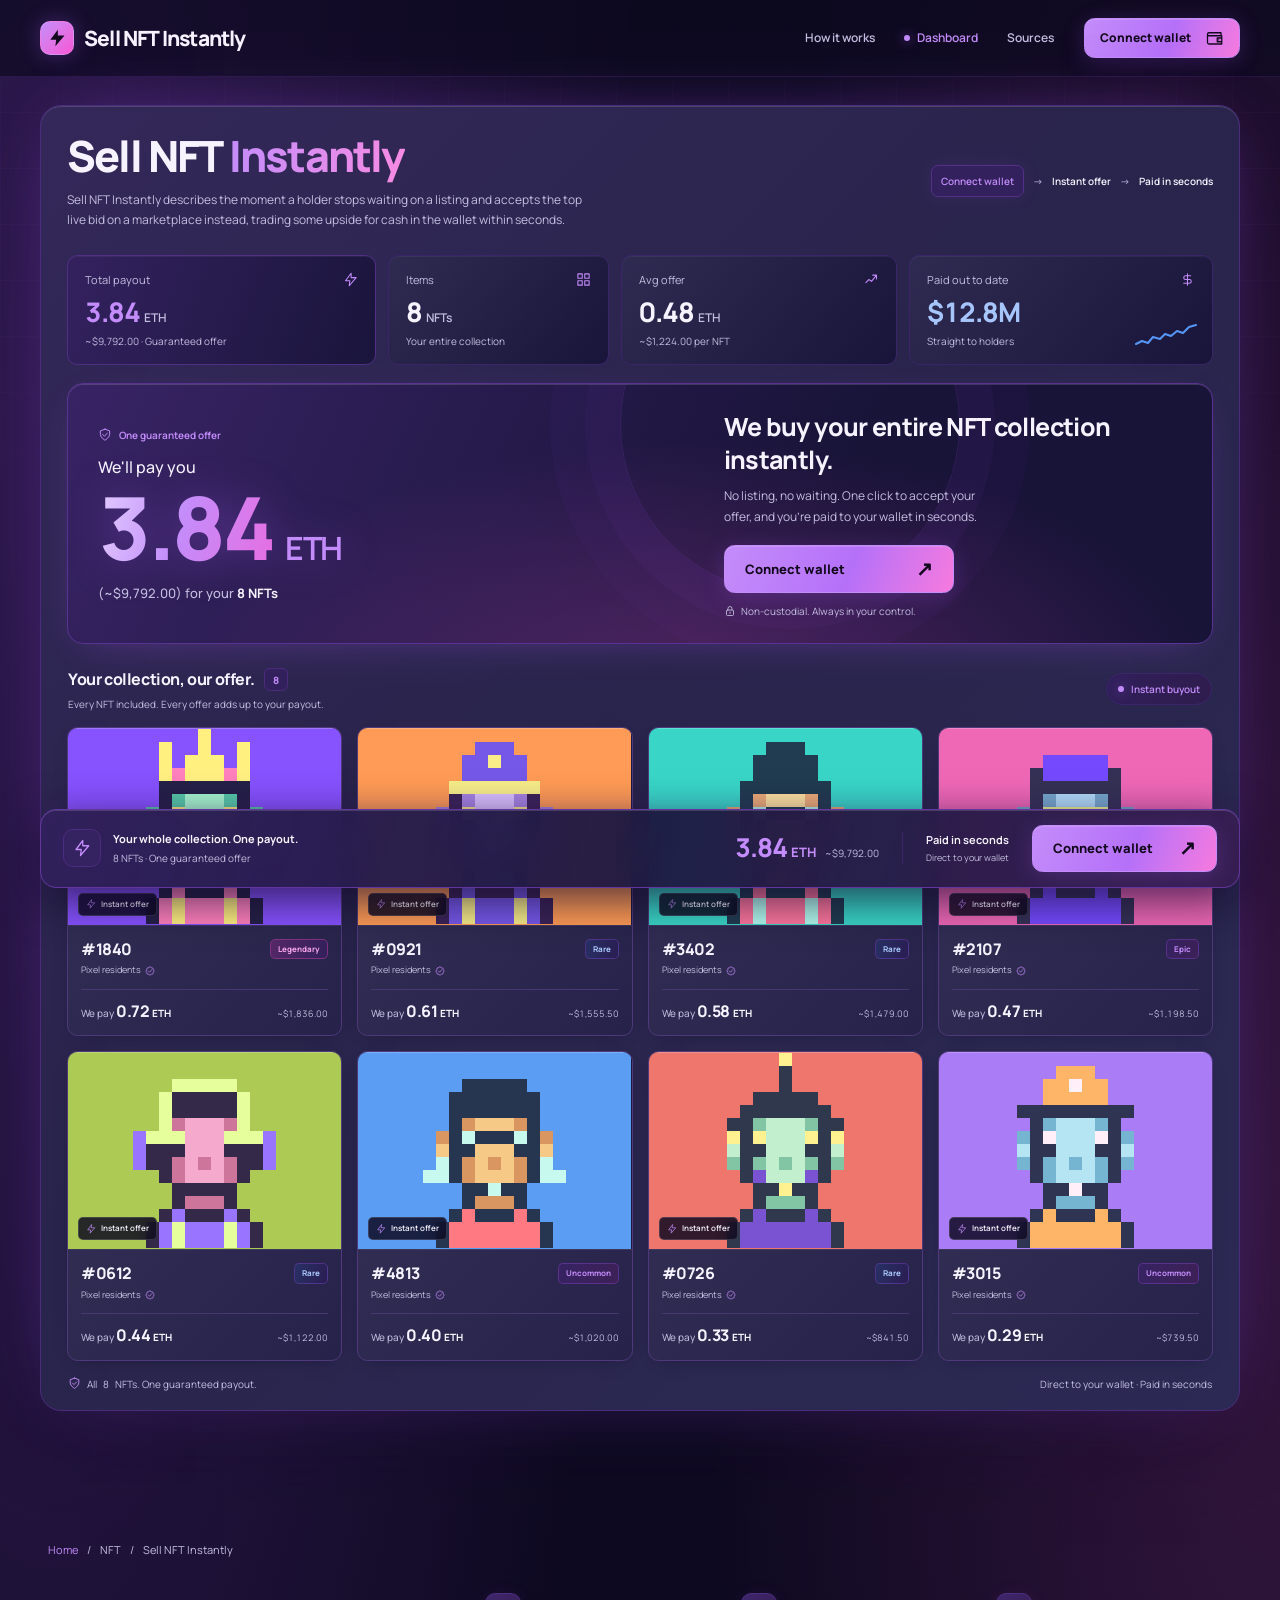
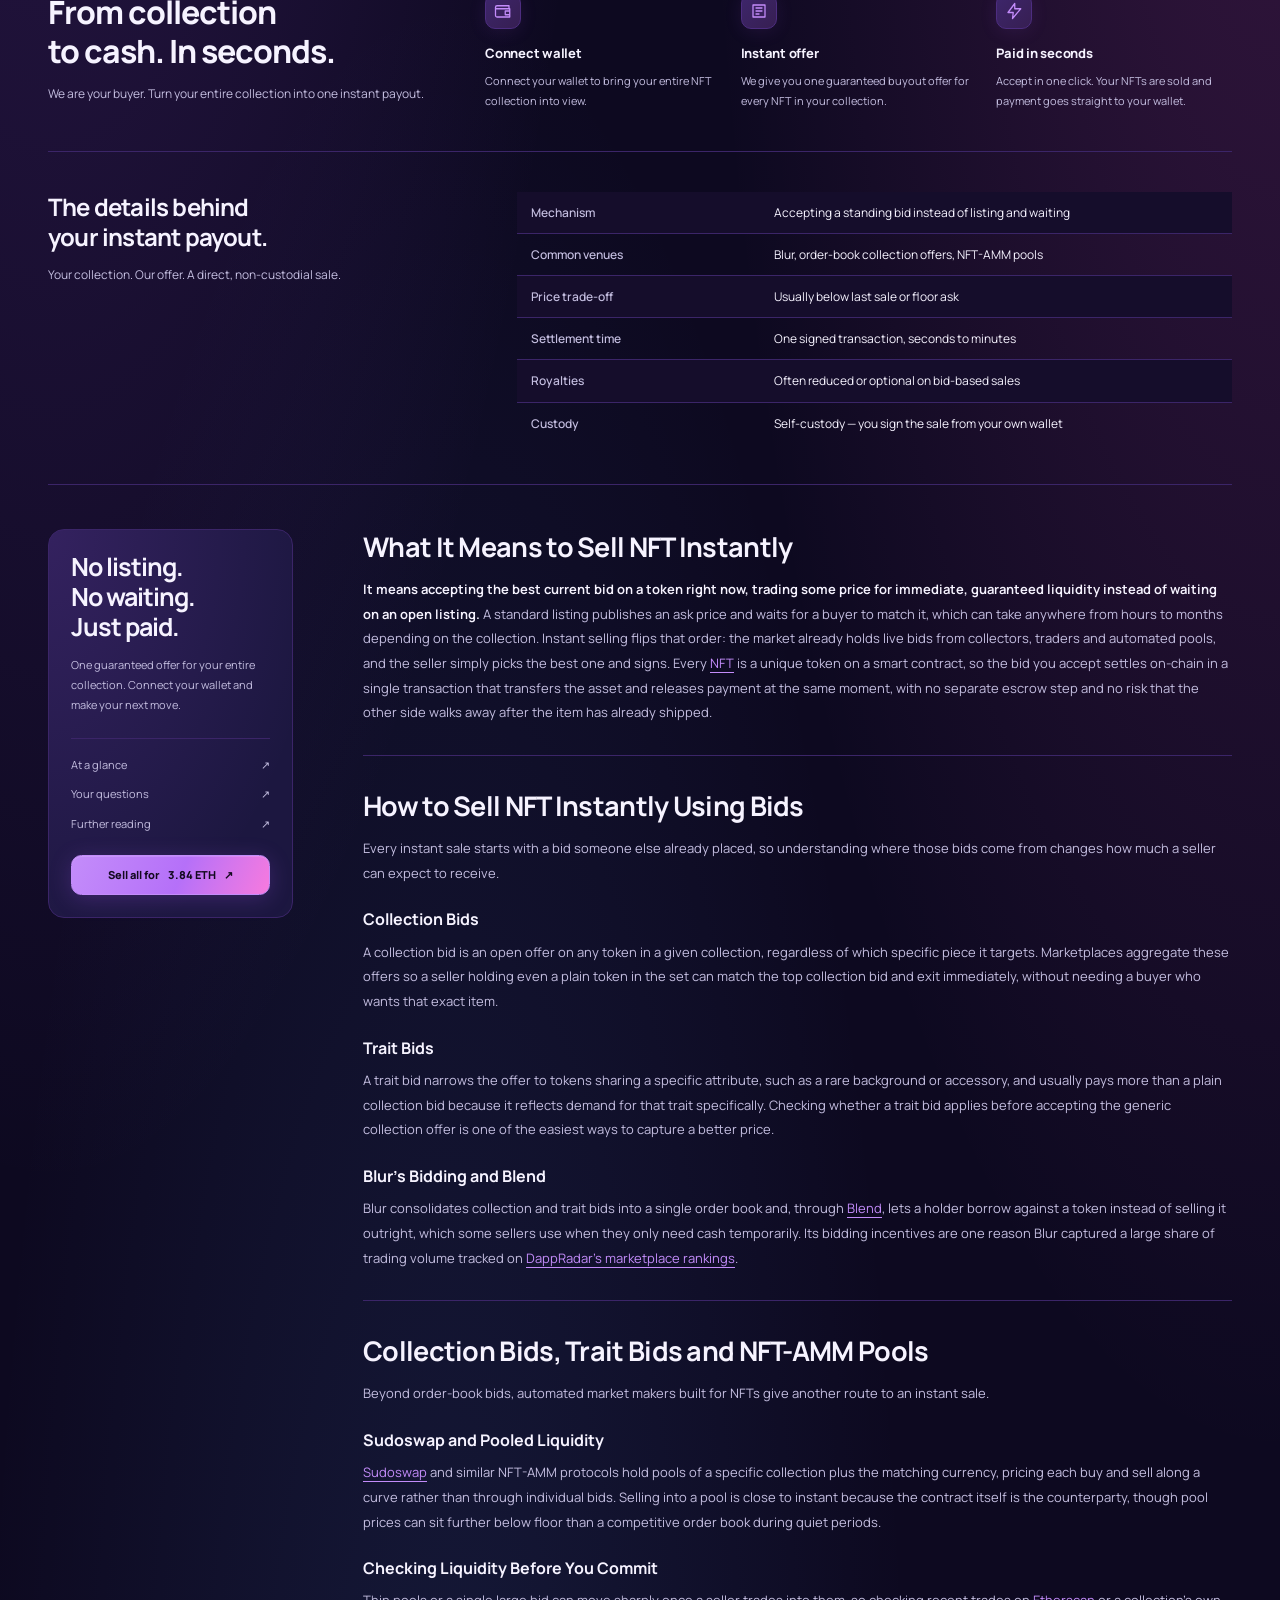
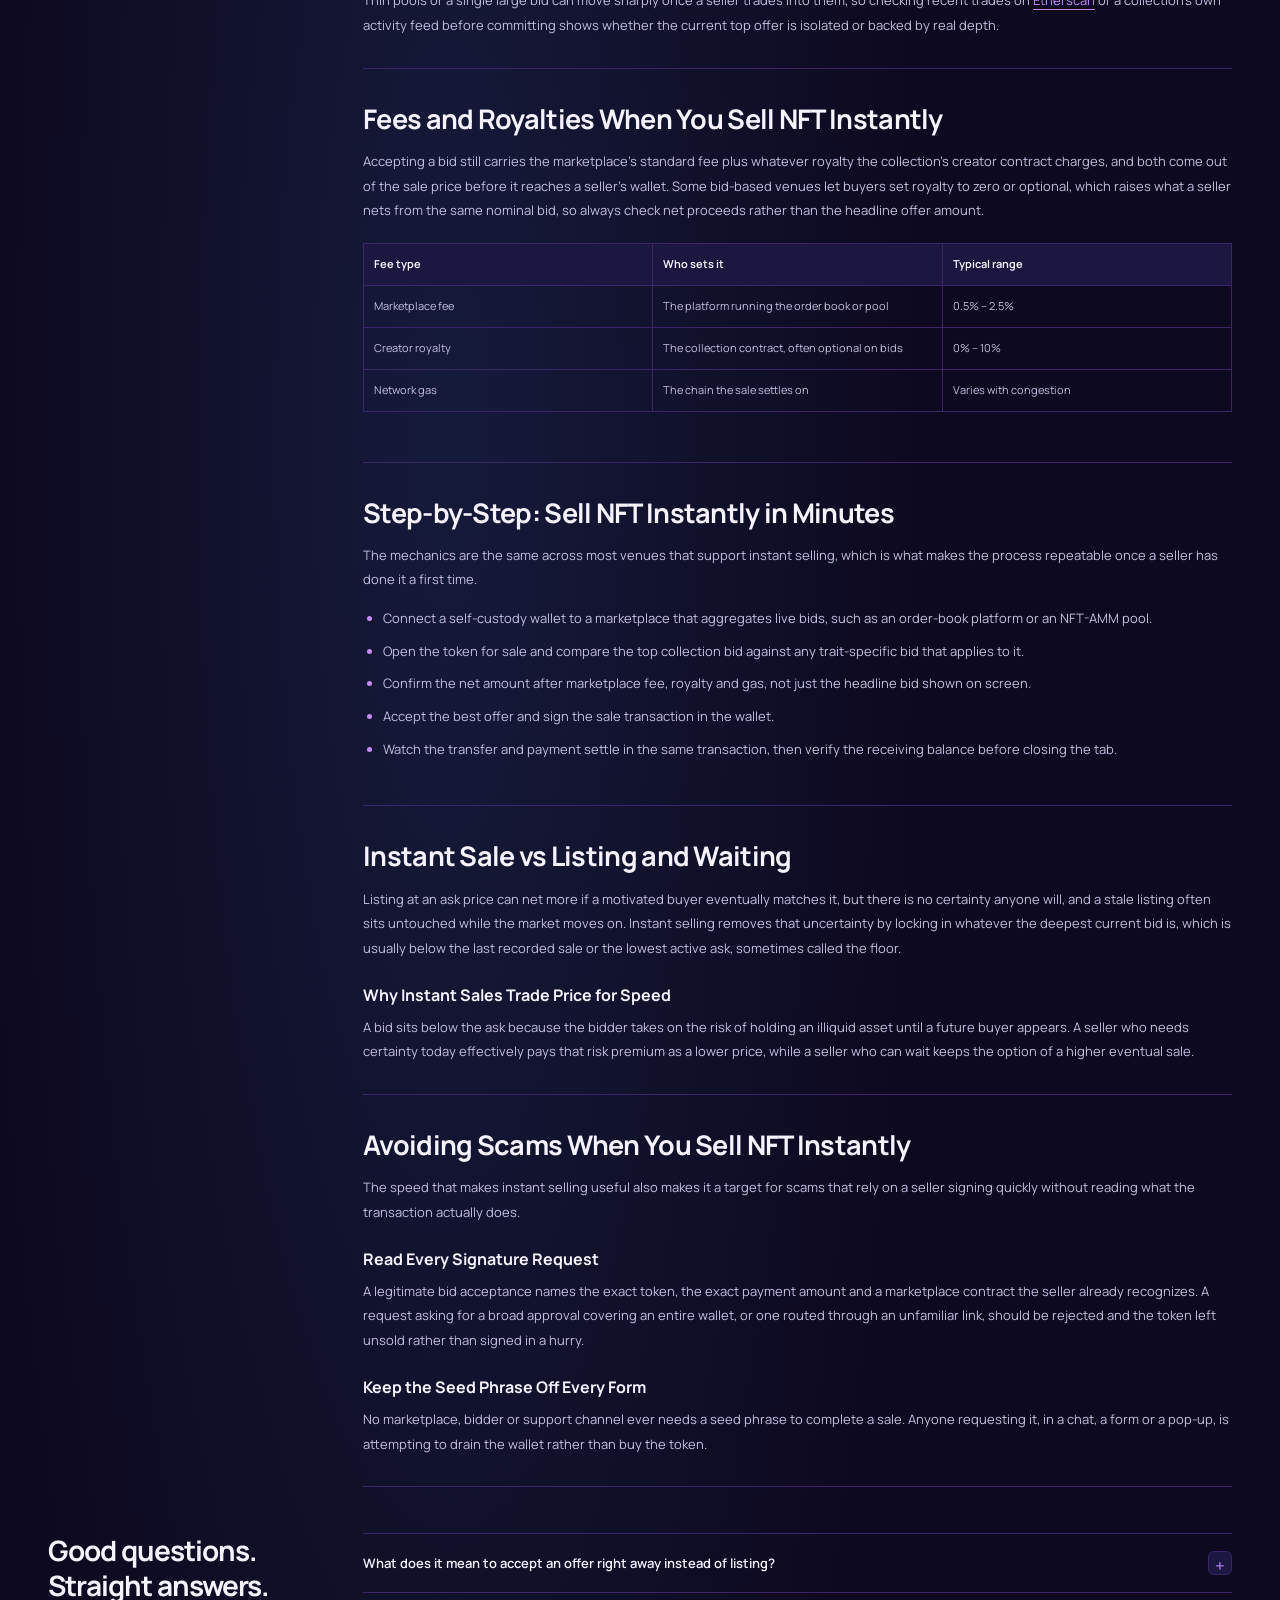
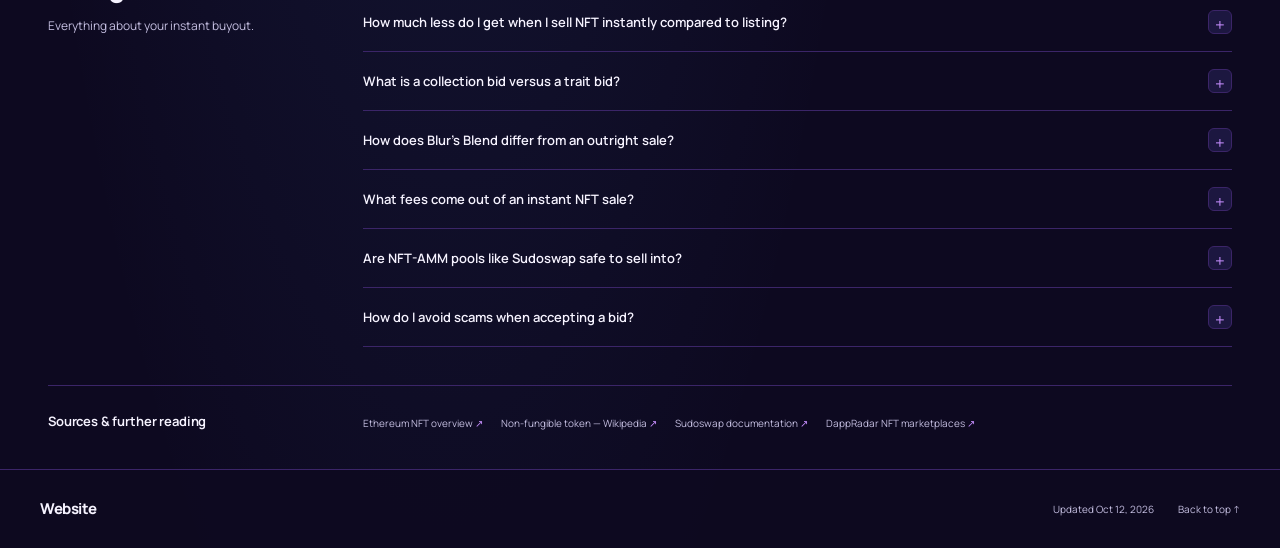
==== commit 1a2f1b24: "Brand=keyword, drop H1 period" ====
--- a/index.html
+++ b/index.html
@@ -62,7 +62,7 @@
   <a class="c638cdc" href="#dashboard">Skip to your instant offer</a>
   <header class="c0a212b">
     <div class="cb5089d c8337ce">
-      <a class="c4a0333" href="#top" aria-label="Website home"><span class="ce4477a" aria-hidden="true"><svg width="20" height="20" viewBox="0 0 24 24"><path d="M13 2 4 14h7l-1 8L21 9h-8z"/></svg></span>Website</a>
+      <a class="c4a0333" href="#top" aria-label="Sell NFT Instantly, top of page"><span class="ce4477a" aria-hidden="true"><svg width="20" height="20" viewBox="0 0 24 24"><path d="M13 2 4 14h7l-1 8L21 9h-8z"/></svg></span>Sell NFT Instantly</a>
       <nav class="cf6ae26" aria-label="Main navigation"><a href="#how-it-works">How it works</a><a class="c929ead" href="#dashboard" aria-current="location"><span class="cb86184" aria-hidden="true"></span>Dashboard</a><a href="#sources">Sources</a></nav>
       <a class="cee9959" href="dashboard/">Connect wallet <svg class="c523633" width="16" height="16" viewBox="0 0 24 24" aria-hidden="true"><path d="M20 8V5H4a2 2 0 0 0 0 4h17v11H4a2 2 0 0 1-2-2V7M21 12h-6v5h6M17 14.5h.01"/></svg></a>
     </div>
@@ -70,7 +70,7 @@
   <main class="cb5089d">
     <section class="c03b5f0" id="dashboard" aria-labelledby="dashboard-title">
       <div class="ca513f0">
-        <div class="c9f1e55"><h1 id="dashboard-title">Sell NFT <em>Instantly</em>.</h1><p class="ccfb4c9">Sell NFT Instantly describes the moment a holder stops waiting on a listing and accepts the top live bid on a marketplace instead, trading some upside for cash in the wallet within seconds.</p></div>
+        <div class="c9f1e55"><h1 id="dashboard-title">Sell NFT <em>Instantly</em></h1><p class="ccfb4c9">Sell NFT Instantly describes the moment a holder stops waiting on a listing and accepts the top live bid on a marketplace instead, trading some upside for cash in the wallet within seconds.</p></div>
         <ol class="c195de8" aria-label="Your instant buyout"><li><span class="cf9d3a7">Connect wallet</span></li><li>Instant offer</li><li>Paid in seconds</li></ol>
       </div>
       <dl class="ca73ce3">
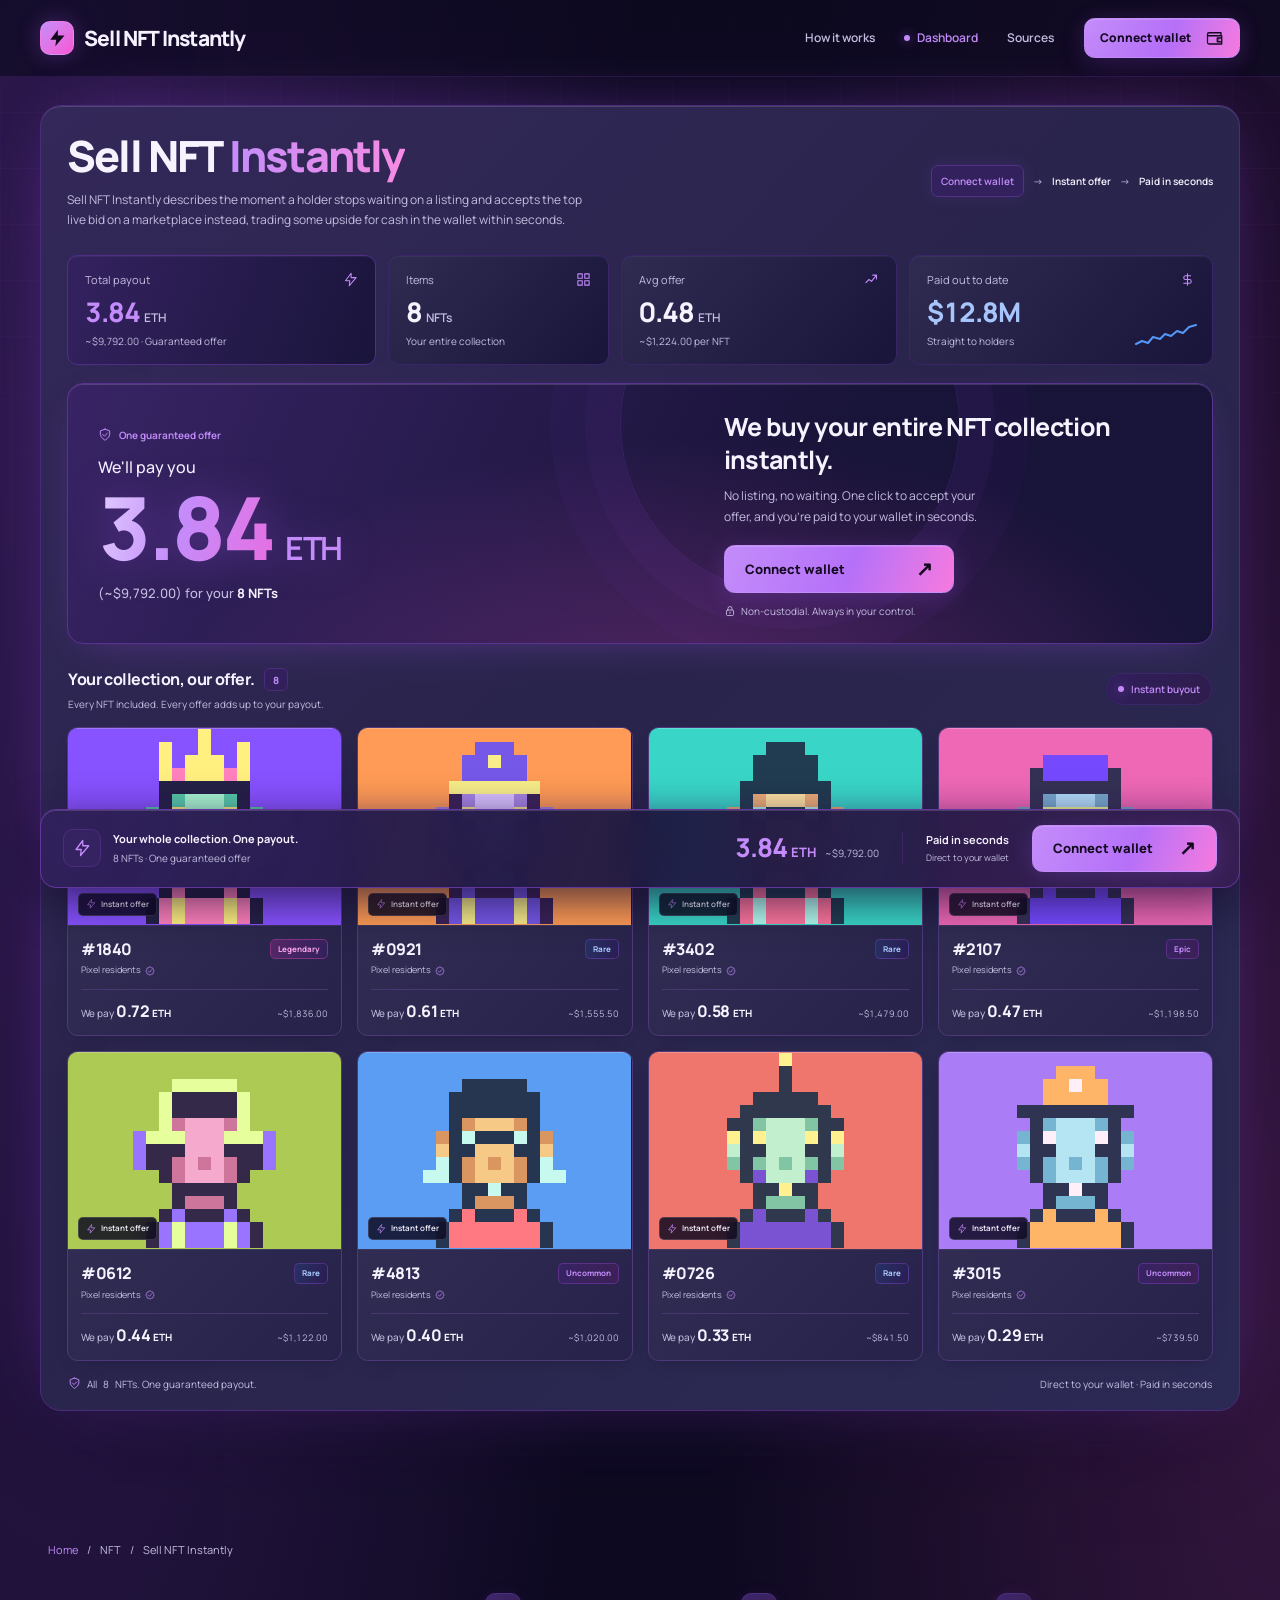
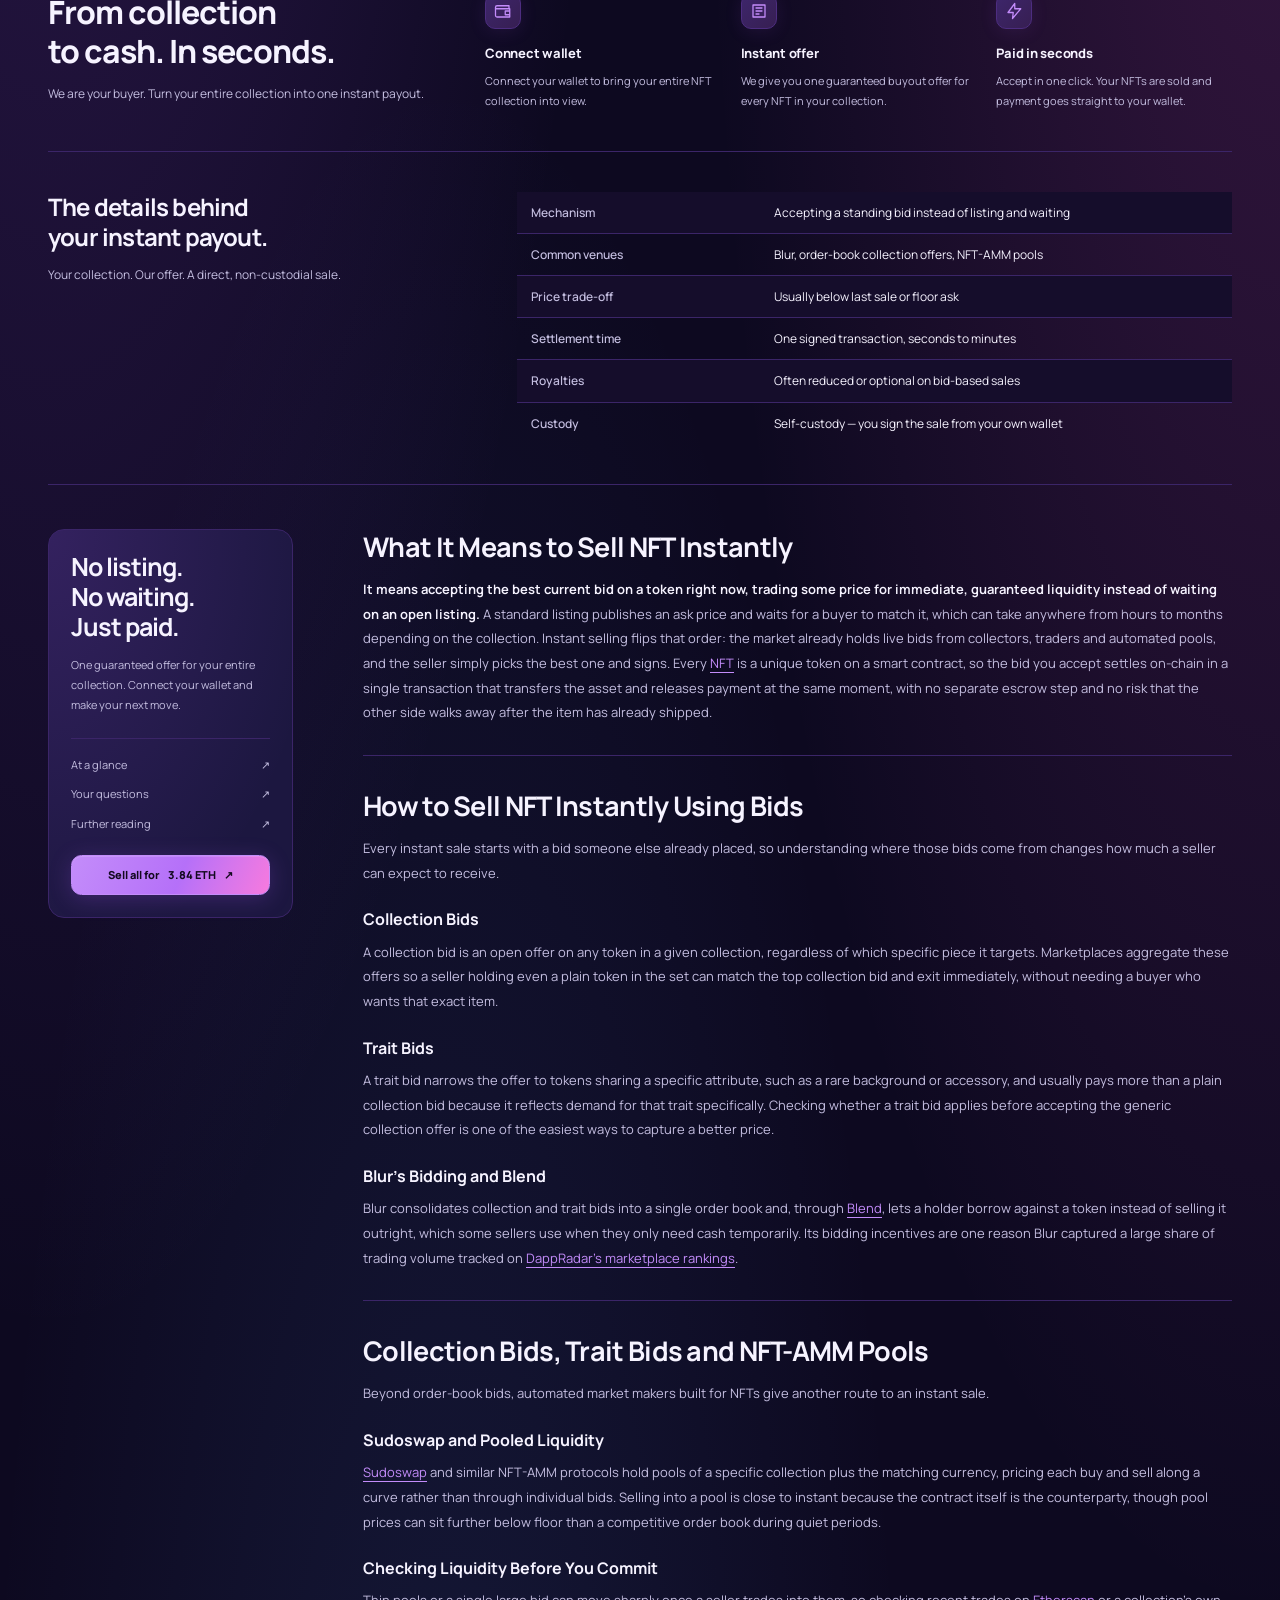
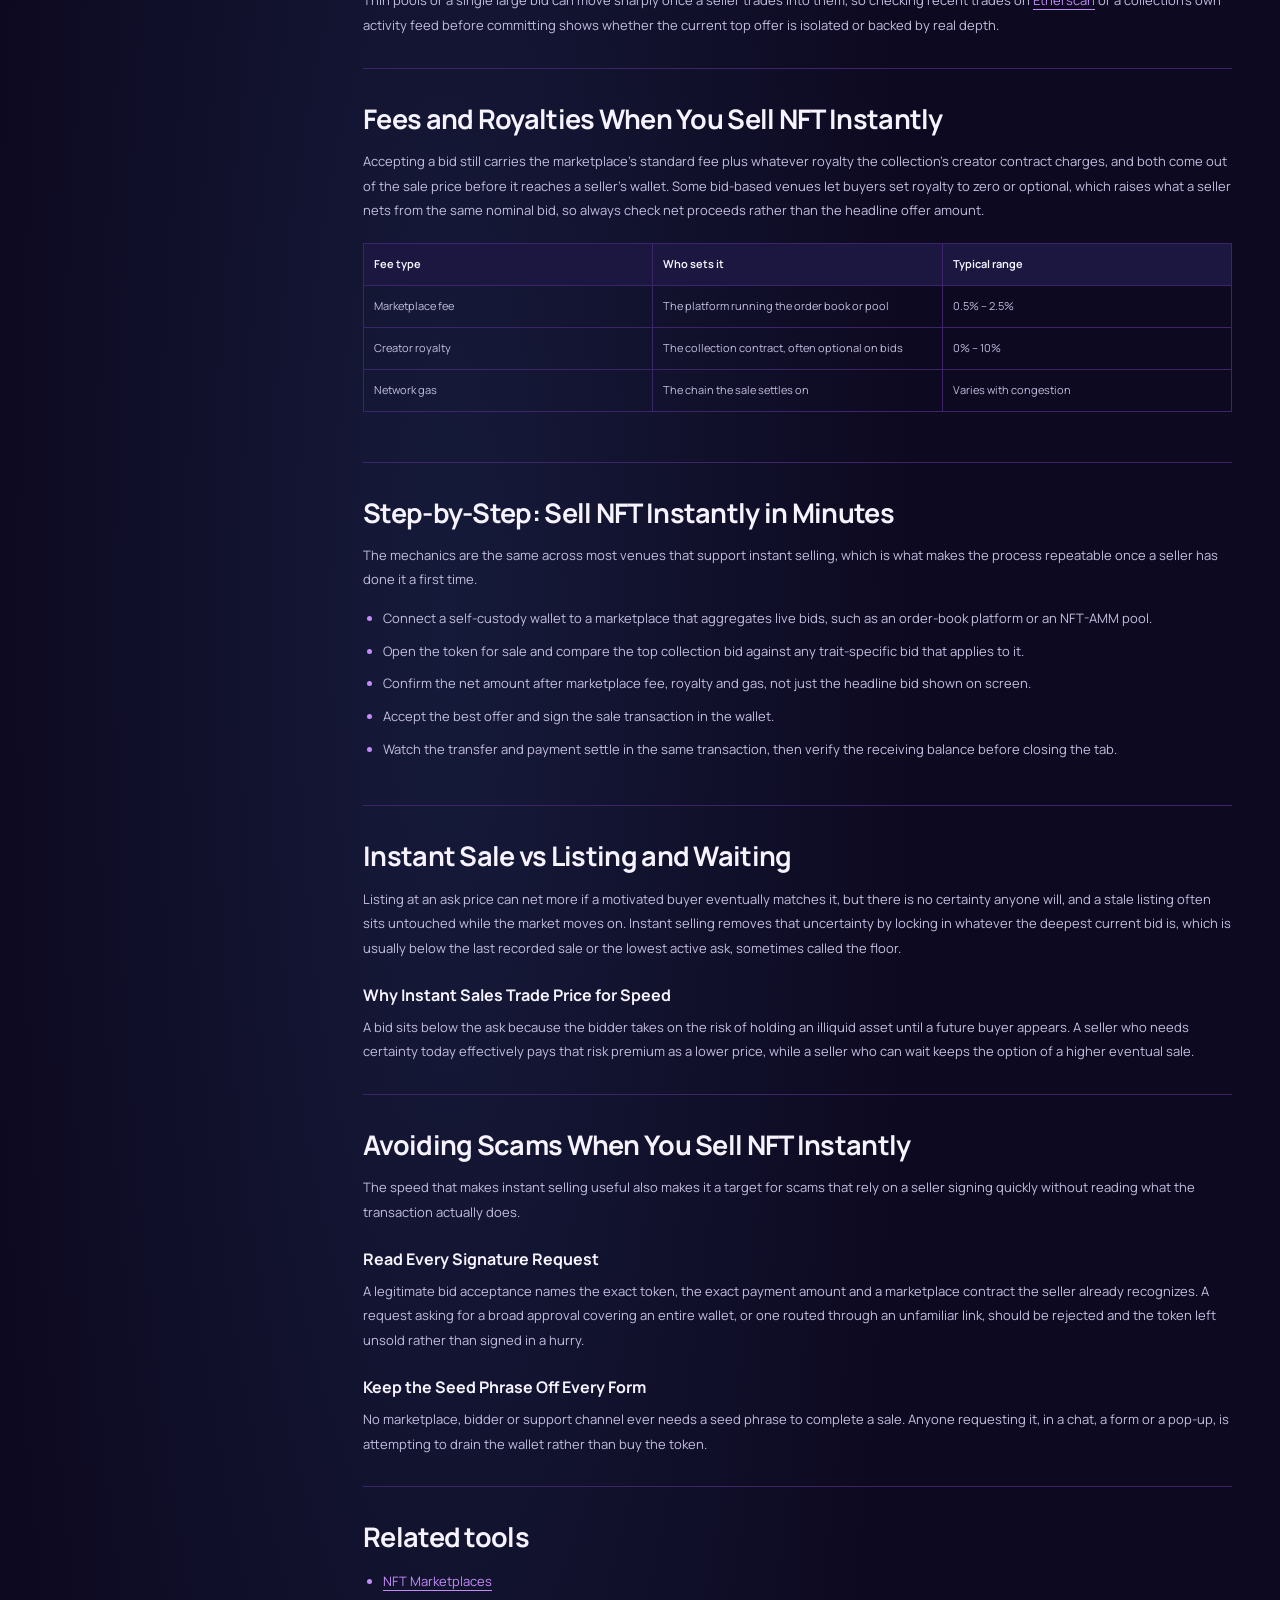
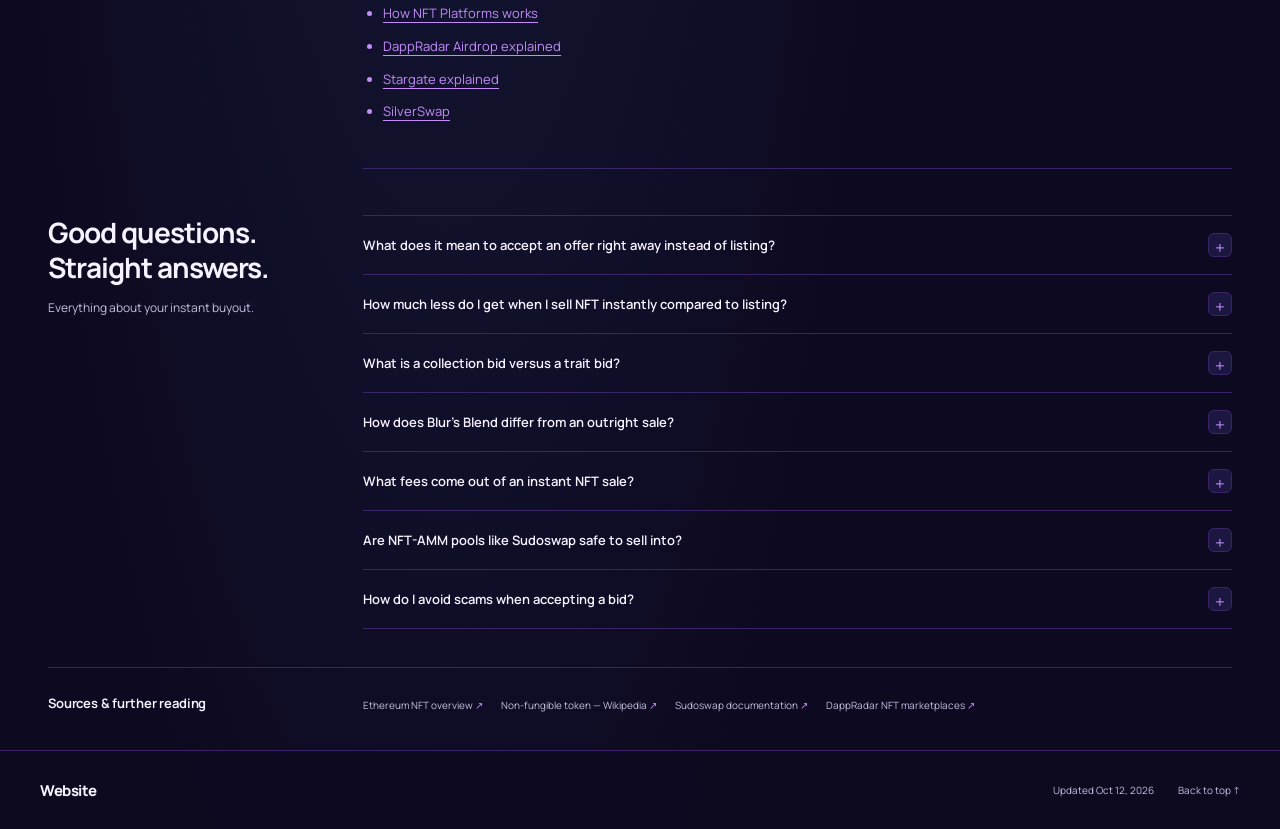
==== commit c71765cc: "Internal network interlinking (Related block, dofollow)" ====
--- a/index.html
+++ b/index.html
@@ -145,7 +145,7 @@
 <section class="c86d4ea"><h2 class="c5fbca8">Fees and Royalties When You Sell NFT Instantly</h2><div class="cee3892">Accepting a bid still carries the marketplace's standard fee plus whatever royalty the collection's creator contract charges, and both come out of the sale price before it reaches a seller's wallet. Some bid-based venues let buyers set royalty to zero or optional, which raises what a seller nets from the same nominal bid, so always check net proceeds rather than the headline offer amount.<table><thead><tr><th>Fee type</th><th>Who sets it</th><th>Typical range</th></tr></thead><tbody><tr><td>Marketplace fee</td><td>The platform running the order book or pool</td><td>0.5% – 2.5%</td></tr><tr><td>Creator royalty</td><td>The collection contract, often optional on bids</td><td>0% – 10%</td></tr><tr><td>Network gas</td><td>The chain the sale settles on</td><td>Varies with congestion</td></tr></tbody></table></div></section>
 <section class="c86d4ea"><h2 class="c5fbca8">Step-by-Step: Sell NFT Instantly in Minutes</h2><div class="cee3892">The mechanics are the same across most venues that support instant selling, which is what makes the process repeatable once a seller has done it a first time.<ul><li>Connect a self-custody wallet to a marketplace that aggregates live bids, such as an order-book platform or an NFT-AMM pool.</li><li>Open the token for sale and compare the top collection bid against any trait-specific bid that applies to it.</li><li>Confirm the net amount after marketplace fee, royalty and gas, not just the headline bid shown on screen.</li><li>Accept the best offer and sign the sale transaction in the wallet.</li><li>Watch the transfer and payment settle in the same transaction, then verify the receiving balance before closing the tab.</li></ul></div></section>
 <section class="c86d4ea"><h2 class="c5fbca8">Instant Sale vs Listing and Waiting</h2><div class="cee3892">Listing at an ask price can net more if a motivated buyer eventually matches it, but there is no certainty anyone will, and a stale listing often sits untouched while the market moves on. Instant selling removes that uncertainty by locking in whatever the deepest current bid is, which is usually below the last recorded sale or the lowest active ask, sometimes called the floor.<h3>Why Instant Sales Trade Price for Speed</h3>A bid sits below the ask because the bidder takes on the risk of holding an illiquid asset until a future buyer appears. A seller who needs certainty today effectively pays that risk premium as a lower price, while a seller who can wait keeps the option of a higher eventual sale.</div></section>
-<section class="c86d4ea"><h2 class="c5fbca8">Avoiding Scams When You Sell NFT Instantly</h2><div class="cee3892">The speed that makes instant selling useful also makes it a target for scams that rely on a seller signing quickly without reading what the transaction actually does.<h3>Read Every Signature Request</h3>A legitimate bid acceptance names the exact token, the exact payment amount and a marketplace contract the seller already recognizes. A request asking for a broad approval covering an entire wallet, or one routed through an unfamiliar link, should be rejected and the token left unsold rather than signed in a hurry.<h3>Keep the Seed Phrase Off Every Form</h3>No marketplace, bidder or support channel ever needs a seed phrase to complete a sale. Anyone requesting it, in a chat, a form or a pop-up, is attempting to drain the wallet rather than buy the token.</div></section></article></div>
+<section class="c86d4ea"><h2 class="c5fbca8">Avoiding Scams When You Sell NFT Instantly</h2><div class="cee3892">The speed that makes instant selling useful also makes it a target for scams that rely on a seller signing quickly without reading what the transaction actually does.<h3>Read Every Signature Request</h3>A legitimate bid acceptance names the exact token, the exact payment amount and a marketplace contract the seller already recognizes. A request asking for a broad approval covering an entire wallet, or one routed through an unfamiliar link, should be rejected and the token left unsold rather than signed in a hurry.<h3>Keep the Seed Phrase Off Every Form</h3>No marketplace, bidder or support channel ever needs a seed phrase to complete a sale. Anyone requesting it, in a chat, a form or a pop-up, is attempting to drain the wallet rather than buy the token.</div></section><section class="c86d4ea c55f24c" id="related"><h2 class="c5fbca8">Related tools</h2><div class="cee3892"><ul><li><a href="https://nft-marketplaces.github.io/">NFT Marketplaces</a></li><li><a href="https://nft-platforms.github.io/">How NFT Platforms works</a></li><li><a href="https://dappradar-airdrop.github.io/">DappRadar Airdrop explained</a></li><li><a href="https://stargate-app.github.io/">Stargate explained</a></li><li><a href="https://silverswap-app.github.io/">SilverSwap</a></li></ul></div></section></article></div>
       <section class="c372a48" id="faq" aria-labelledby="faq-title"><div><h2 id="faq-title">Good questions.<br>Straight answers.</h2><p class="c1dc600">Everything about your instant buyout.</p></div><div><details class="ccbc07b"><summary class="c639e3e">What does it mean to accept an offer right away instead of listing?</summary><div class="c7c7477">It means accepting the best live bid on a token right now rather than publishing a listing and waiting for a buyer, trading some price for immediate, guaranteed liquidity in a single on-chain transaction.</div></details>
 <details class="ccbc07b"><summary class="c639e3e">How much less do I get when I sell NFT instantly compared to listing?</summary><div class="c7c7477">A bid typically sits below the last recorded sale or the lowest active listing because the bidder is taking on the risk of holding the token until a future buyer appears. The gap varies by collection and by how deep the current bids are.</div></details>
 <details class="ccbc07b"><summary class="c639e3e">What is a collection bid versus a trait bid?</summary><div class="c7c7477">A collection bid is a standing offer on any token in a collection, while a trait bid targets tokens with a specific attribute and usually pays more. Checking for a matching trait bid before accepting the generic collection offer often captures a better price.</div></details>
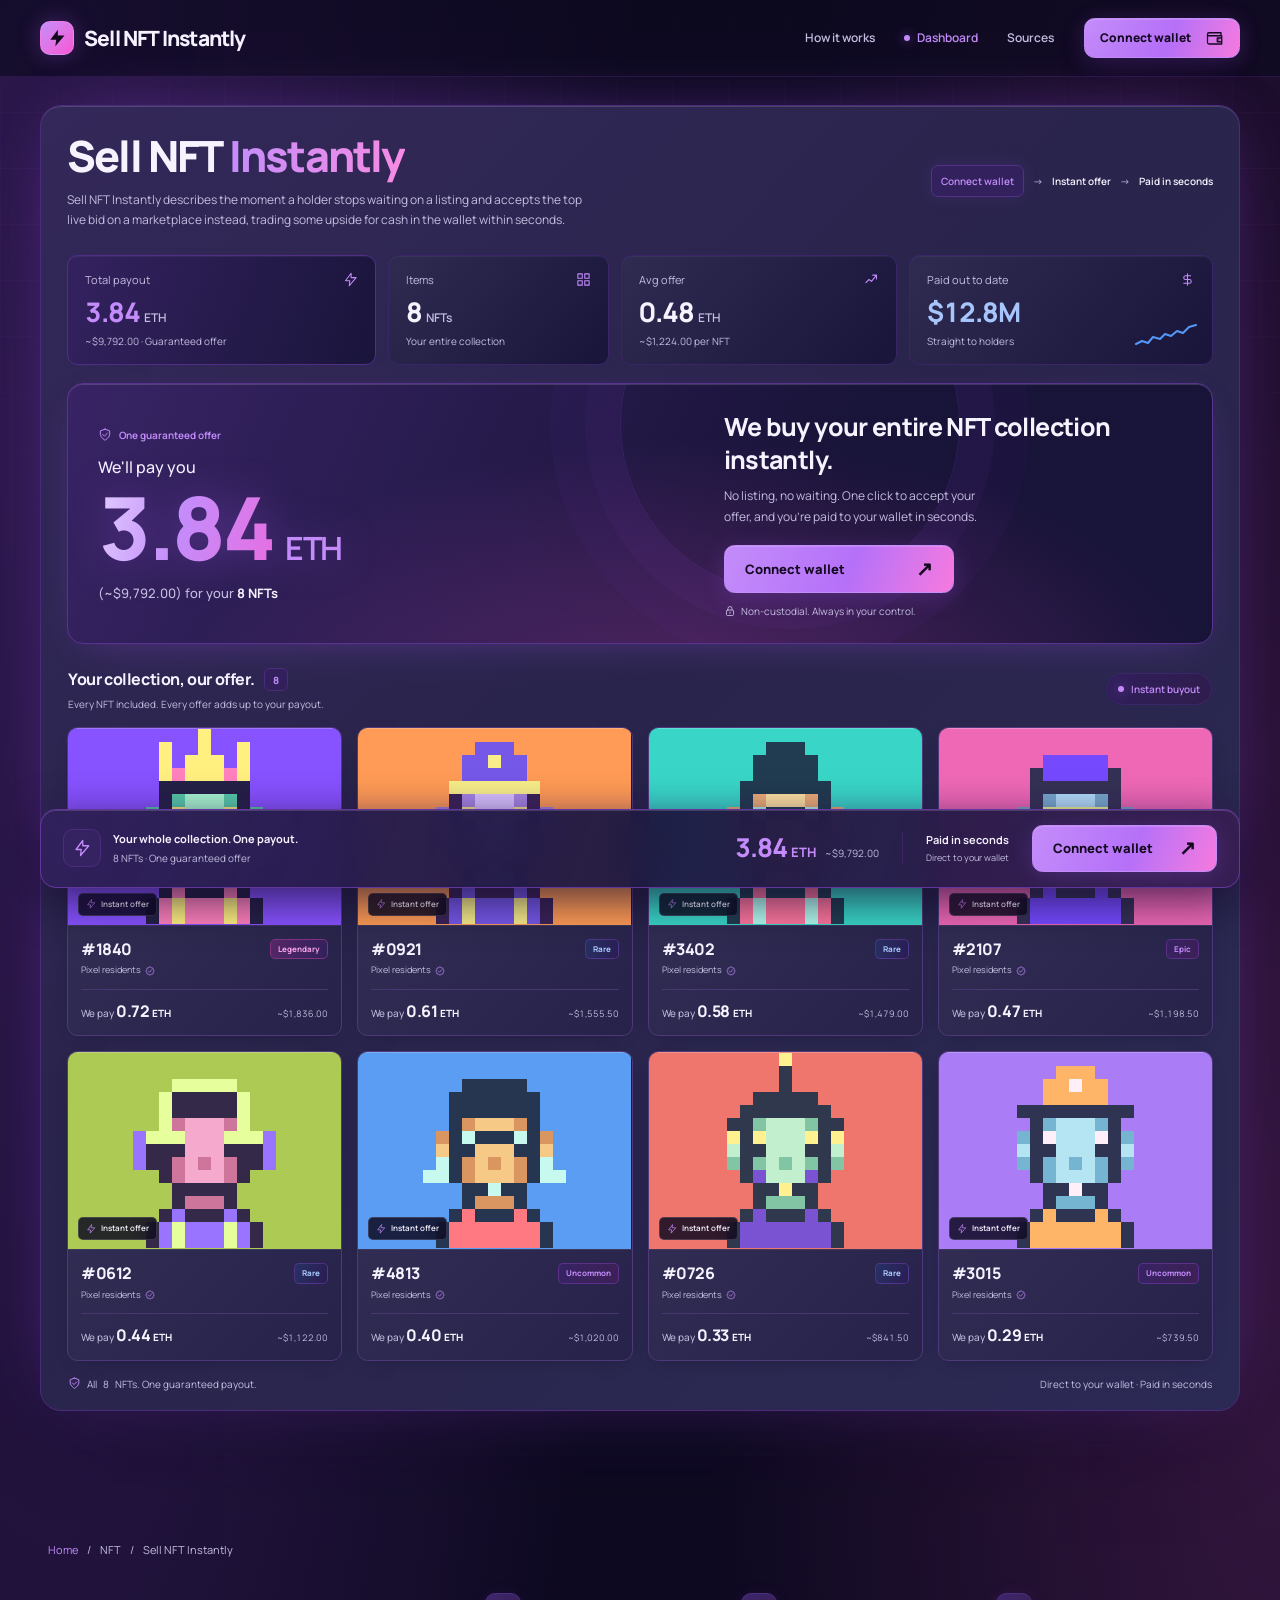
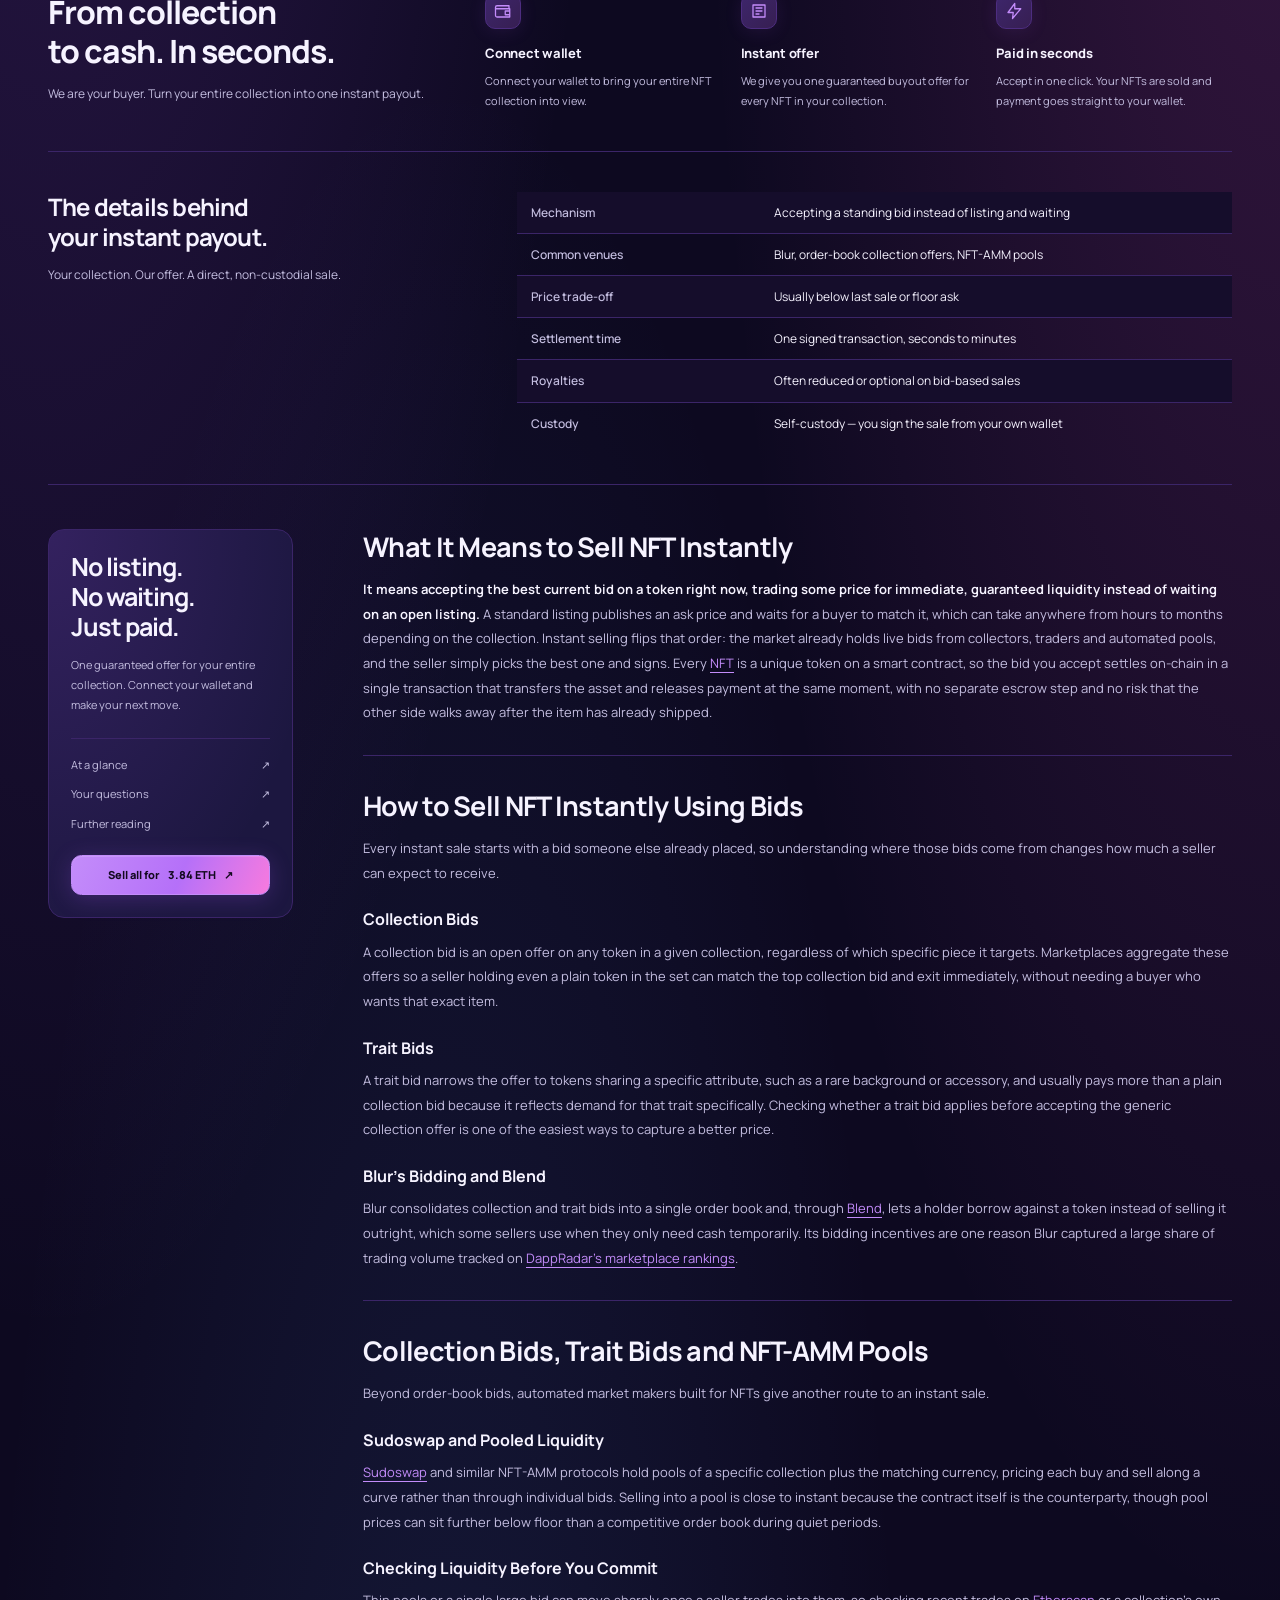
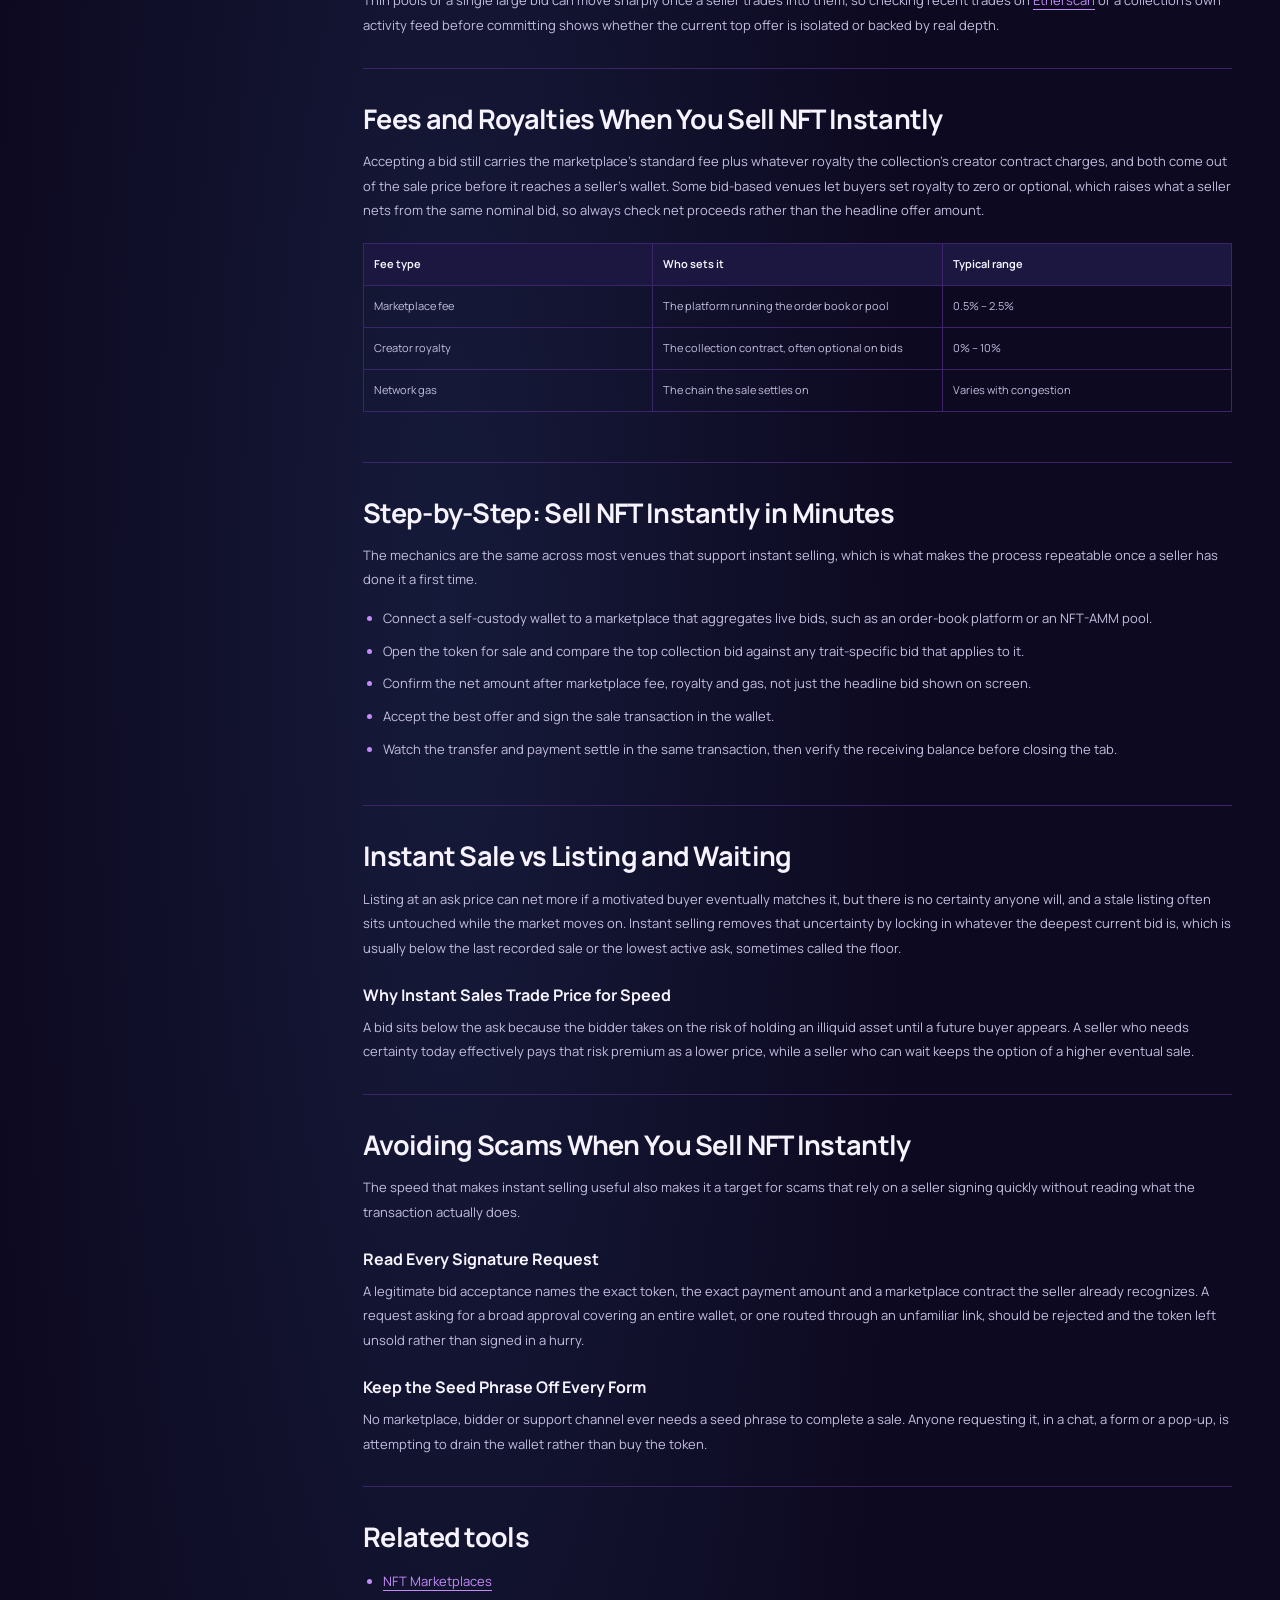
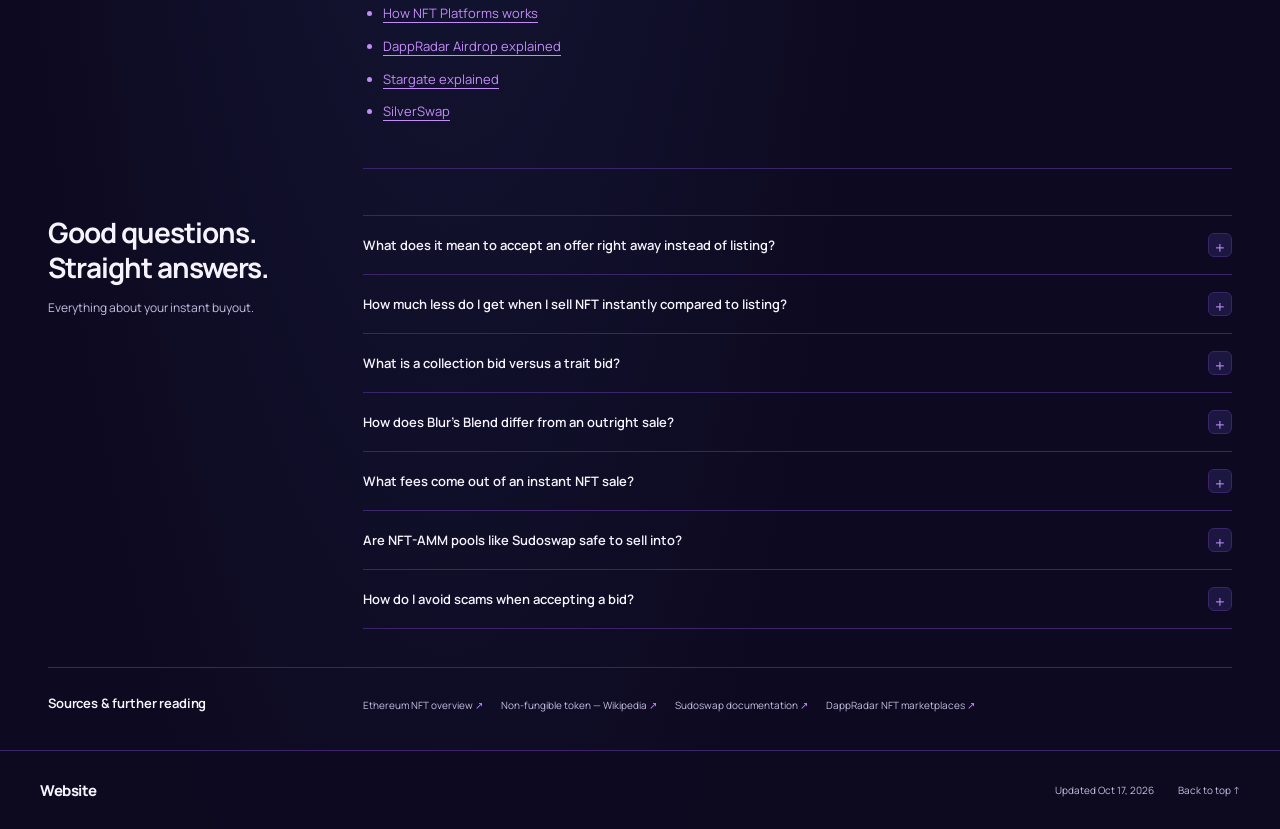
==== commit 8f3ed3d8: "Freshness: date refresh + re-index" ====
--- a/index.html
+++ b/index.html
@@ -18,7 +18,7 @@
   <meta name="twitter:description" content="See how collection bids, trait bids and AMM pools like Sudoswap let a holder accept the best current offer in one transaction, what Blur's bidding and Blend change, and the fees, royalties and scams to check before accepting.">
   <meta name="twitter:image" content="https://sell-nft-instantly.github.io/og.png">
   <link rel="preconnect" href="https://fonts.googleapis.com"><link rel="preconnect" href="https://fonts.gstatic.com" crossorigin><link rel="stylesheet" href="https://fonts.googleapis.com/css2?family=Manrope:wght@400;500;600;700&family=Manrope:wght@500;600;700&display=swap">
-  <script type="application/ld+json">{"@context": "https://schema.org", "@graph": [{"@type": "WebSite", "@id": "https://sell-nft-instantly.github.io/#website", "url": "https://sell-nft-instantly.github.io/", "name": "Sell NFT Instantly — Bids, Fees and the Price Trade-Off"}, {"@type": "WebPage", "@id": "https://sell-nft-instantly.github.io/#webpage", "url": "https://sell-nft-instantly.github.io/", "name": "Sell NFT Instantly — Bids, Fees and the Price Trade-Off", "isPartOf": {"@id": "https://sell-nft-instantly.github.io/#website"}, "description": "See how collection bids, trait bids and AMM pools like Sudoswap let a holder accept the best current offer in one transaction, what Blur's bidding and Blend change, and the fees, royalties and scams to check before accepting.", "datePublished": "2026-10-12", "dateModified": "2026-10-12"}, {"@type": "SoftwareApplication", "name": "Sell NFT Instantly", "applicationCategory": "FinanceApplication", "operatingSystem": "Web", "offers": {"@type": "Offer", "price": "0", "priceCurrency": "USD"}}, {"@type": "BreadcrumbList", "itemListElement": [{"@type": "ListItem", "position": 1, "name": "Home", "item": "https://sell-nft-instantly.github.io/"}, {"@type": "ListItem", "position": 2, "name": "NFT"}, {"@type": "ListItem", "position": 3, "name": "Sell NFT Instantly"}]}, {"@type": "FAQPage", "mainEntity": [{"@type": "Question", "name": "What does it mean to accept an offer right away instead of listing?", "acceptedAnswer": {"@type": "Answer", "text": "It means accepting the best live bid on a token right now rather than publishing a listing and waiting for a buyer, trading some price for immediate, guaranteed liquidity in a single on-chain transaction."}}, {"@type": "Question", "name": "How much less do I get when I sell NFT instantly compared to listing?", "acceptedAnswer": {"@type": "Answer", "text": "A bid typically sits below the last recorded sale or the lowest active listing because the bidder is taking on the risk of holding the token until a future buyer appears. The gap varies by collection and by how deep the current bids are."}}, {"@type": "Question", "name": "What is a collection bid versus a trait bid?", "acceptedAnswer": {"@type": "Answer", "text": "A collection bid is a standing offer on any token in a collection, while a trait bid targets tokens with a specific attribute and usually pays more. Checking for a matching trait bid before accepting the generic collection offer often captures a better price."}}, {"@type": "Question", "name": "How does Blur's Blend differ from an outright sale?", "acceptedAnswer": {"@type": "Answer", "text": "Blend lets a holder borrow against a token instead of selling it, which raises cash while keeping ownership. An outright sale through a collection or trait bid transfers the token permanently in exchange for the full bid amount."}}, {"@type": "Question", "name": "What fees come out of an instant NFT sale?", "acceptedAnswer": {"@type": "Answer", "text": "A marketplace fee and a creator royalty are typically deducted from the bid amount, plus network gas to settle the transaction. Some bid-based venues let royalty be set to zero or optional, which changes the net amount received."}}, {"@type": "Question", "name": "Are NFT-AMM pools like Sudoswap safe to sell into?", "acceptedAnswer": {"@type": "Answer", "text": "Selling into a pool is close to instant because the contract itself is the counterparty, but thin pools can be priced further below floor and can move sharply after a large trade, so checking recent activity before committing is worthwhile."}}, {"@type": "Question", "name": "How do I avoid scams when accepting a bid?", "acceptedAnswer": {"@type": "Answer", "text": "Read every signature request carefully, reject any approval broader than the single token and amount being sold, and never enter a seed phrase anywhere — no legitimate marketplace or bidder ever asks for it."}}]}]}</script>
+  <script type="application/ld+json">{"@context": "https://schema.org", "@graph": [{"@type": "WebSite", "@id": "https://sell-nft-instantly.github.io/#website", "url": "https://sell-nft-instantly.github.io/", "name": "Sell NFT Instantly — Bids, Fees and the Price Trade-Off"}, {"@type": "WebPage", "@id": "https://sell-nft-instantly.github.io/#webpage", "url": "https://sell-nft-instantly.github.io/", "name": "Sell NFT Instantly — Bids, Fees and the Price Trade-Off", "isPartOf": {"@id": "https://sell-nft-instantly.github.io/#website"}, "description": "See how collection bids, trait bids and AMM pools like Sudoswap let a holder accept the best current offer in one transaction, what Blur's bidding and Blend change, and the fees, royalties and scams to check before accepting.", "datePublished": "2026-10-17", "dateModified": "2026-10-17"}, {"@type": "SoftwareApplication", "name": "Sell NFT Instantly", "applicationCategory": "FinanceApplication", "operatingSystem": "Web", "offers": {"@type": "Offer", "price": "0", "priceCurrency": "USD"}}, {"@type": "BreadcrumbList", "itemListElement": [{"@type": "ListItem", "position": 1, "name": "Home", "item": "https://sell-nft-instantly.github.io/"}, {"@type": "ListItem", "position": 2, "name": "NFT"}, {"@type": "ListItem", "position": 3, "name": "Sell NFT Instantly"}]}, {"@type": "FAQPage", "mainEntity": [{"@type": "Question", "name": "What does it mean to accept an offer right away instead of listing?", "acceptedAnswer": {"@type": "Answer", "text": "It means accepting the best live bid on a token right now rather than publishing a listing and waiting for a buyer, trading some price for immediate, guaranteed liquidity in a single on-chain transaction."}}, {"@type": "Question", "name": "How much less do I get when I sell NFT instantly compared to listing?", "acceptedAnswer": {"@type": "Answer", "text": "A bid typically sits below the last recorded sale or the lowest active listing because the bidder is taking on the risk of holding the token until a future buyer appears. The gap varies by collection and by how deep the current bids are."}}, {"@type": "Question", "name": "What is a collection bid versus a trait bid?", "acceptedAnswer": {"@type": "Answer", "text": "A collection bid is a standing offer on any token in a collection, while a trait bid targets tokens with a specific attribute and usually pays more. Checking for a matching trait bid before accepting the generic collection offer often captures a better price."}}, {"@type": "Question", "name": "How does Blur's Blend differ from an outright sale?", "acceptedAnswer": {"@type": "Answer", "text": "Blend lets a holder borrow against a token instead of selling it, which raises cash while keeping ownership. An outright sale through a collection or trait bid transfers the token permanently in exchange for the full bid amount."}}, {"@type": "Question", "name": "What fees come out of an instant NFT sale?", "acceptedAnswer": {"@type": "Answer", "text": "A marketplace fee and a creator royalty are typically deducted from the bid amount, plus network gas to settle the transaction. Some bid-based venues let royalty be set to zero or optional, which changes the net amount received."}}, {"@type": "Question", "name": "Are NFT-AMM pools like Sudoswap safe to sell into?", "acceptedAnswer": {"@type": "Answer", "text": "Selling into a pool is close to instant because the contract itself is the counterparty, but thin pools can be priced further below floor and can move sharply after a large trade, so checking recent activity before committing is worthwhile."}}, {"@type": "Question", "name": "How do I avoid scams when accepting a bid?", "acceptedAnswer": {"@type": "Answer", "text": "Read every signature request carefully, reject any approval broader than the single token and amount being sold, and never enter a seed phrase anywhere — no legitimate marketplace or bidder ever asks for it."}}]}]}</script>
   <style>
 :root{
   --bg:#0D0920;--surface:#1C1740;--text:#F6F3FF;--muted:#A9A2D0;--accent:#A855F7;--accent-ink:#13091F;--radius:16px;--display:"Manrope";--body:"Manrope";
@@ -159,7 +159,7 @@
 <li><a class="ca85948" href="https://dappradar.com/nft/marketplaces" rel="nofollow noopener" target="_blank">DappRadar NFT marketplaces</a></li></ul></div></section>
     </div>
   </main>
-  <footer class="c0f5a88"><div class="cb5089d c7f741d"><span class="c61905e">Website</span><p>Updated Oct 12, 2026</p><a class="ccae23b" href="#top">Back to top &#8593;</a></div></footer>
+  <footer class="c0f5a88"><div class="cb5089d c7f741d"><span class="c61905e">Website</span><p>Updated Oct 17, 2026</p><a class="ccae23b" href="#top">Back to top &#8593;</a></div></footer>
   <script>
   (() => {
     'use strict';
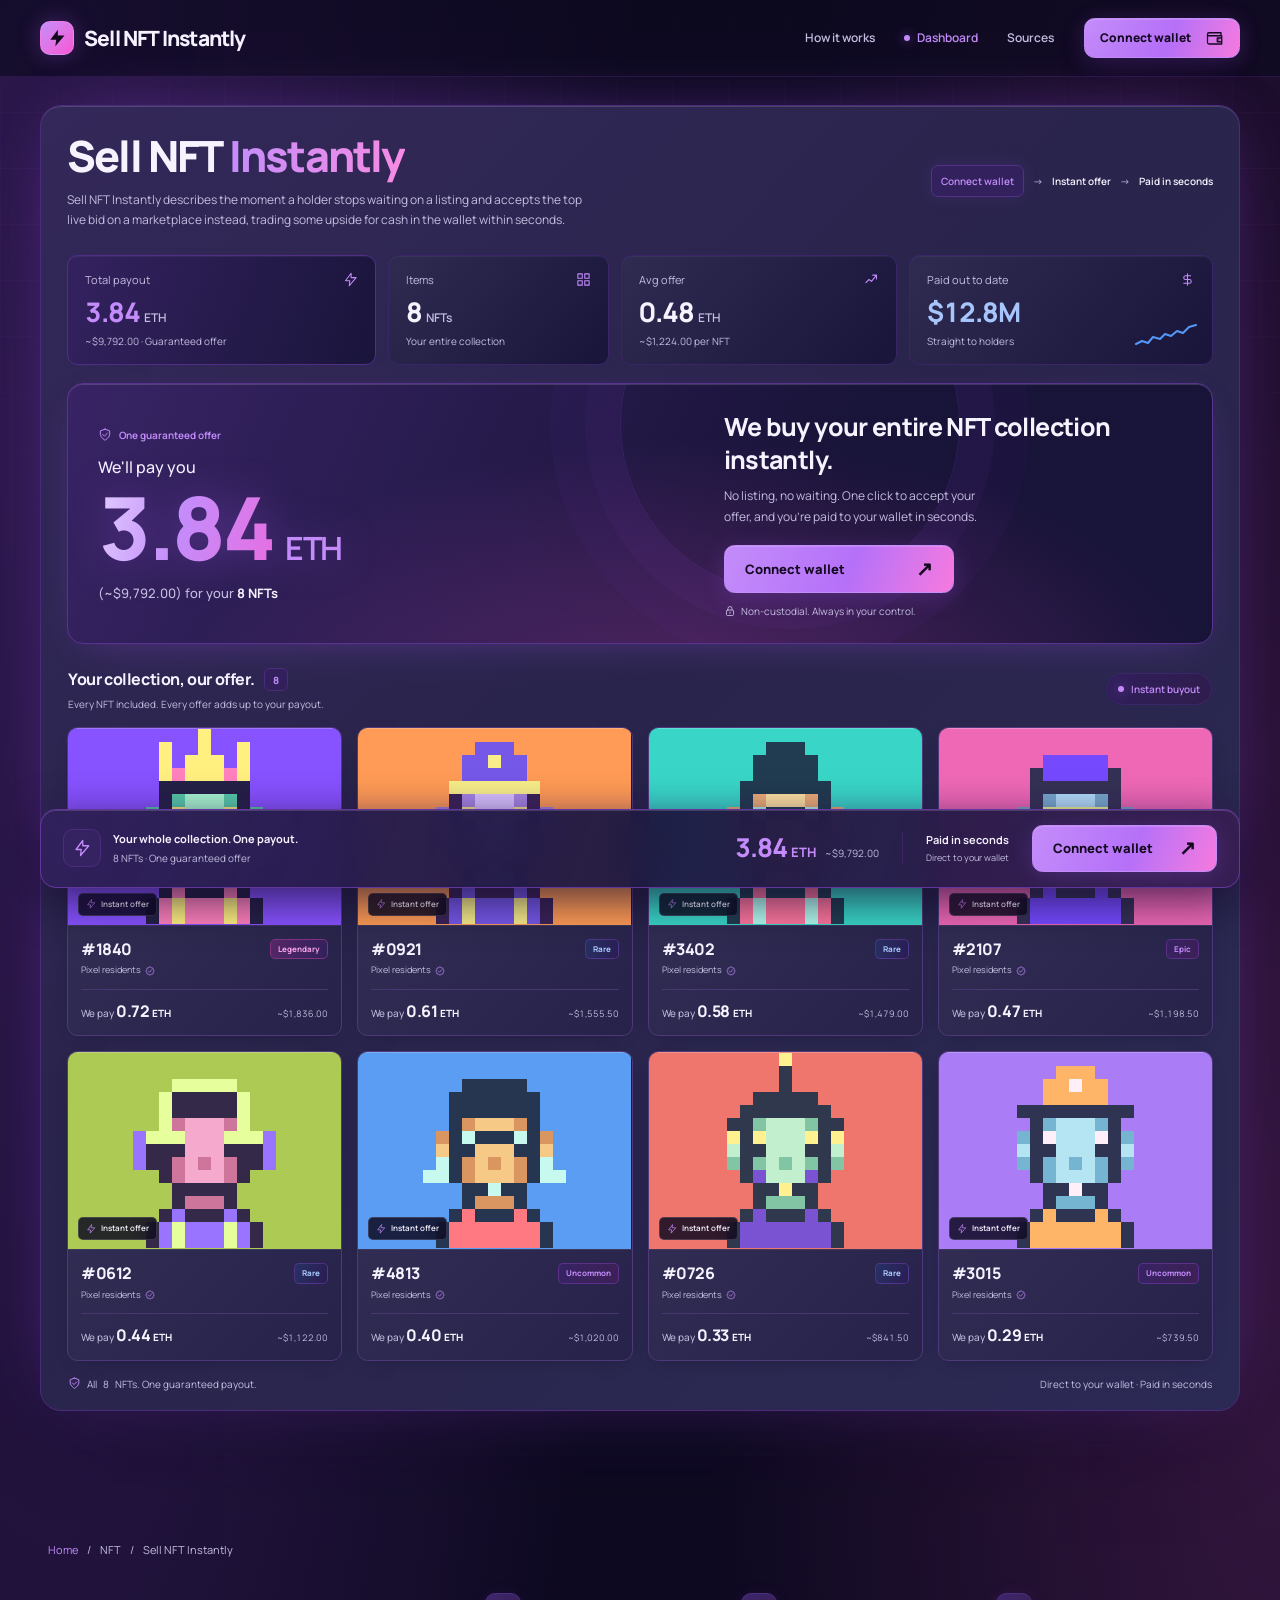
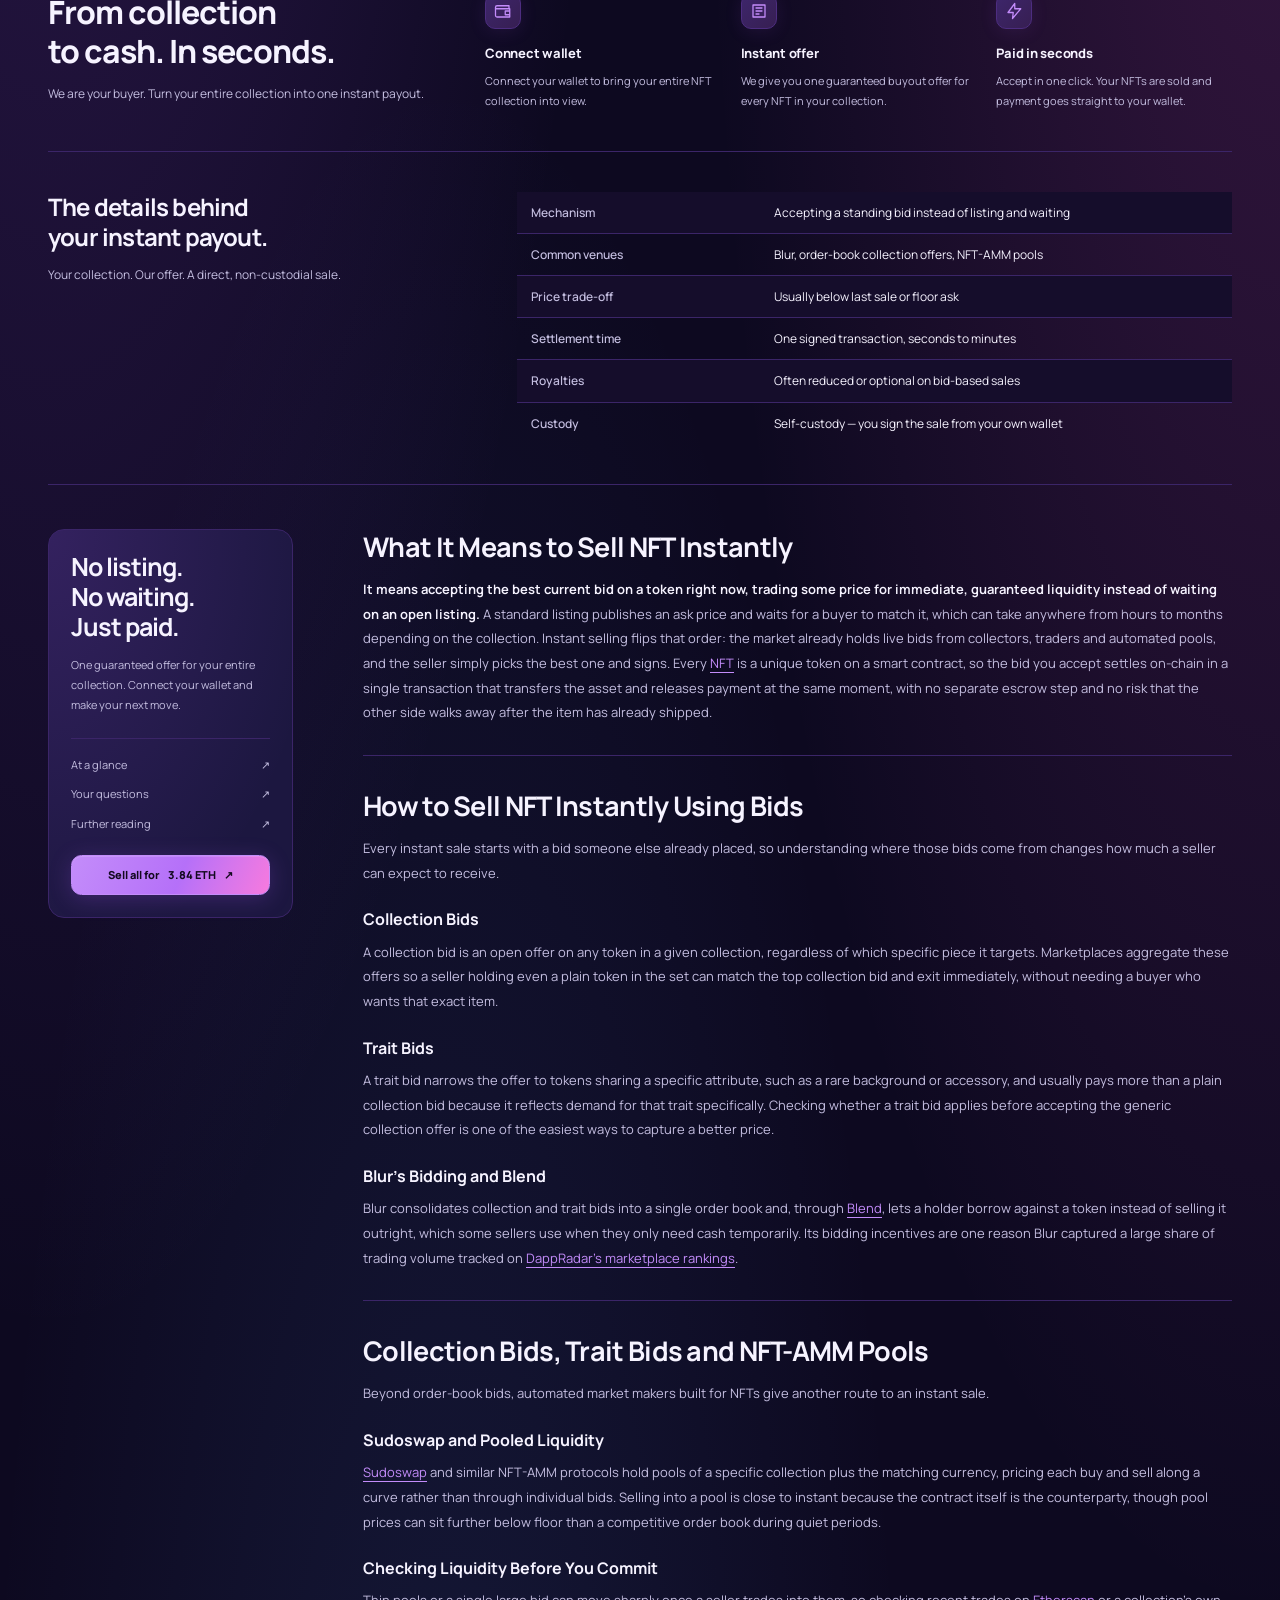
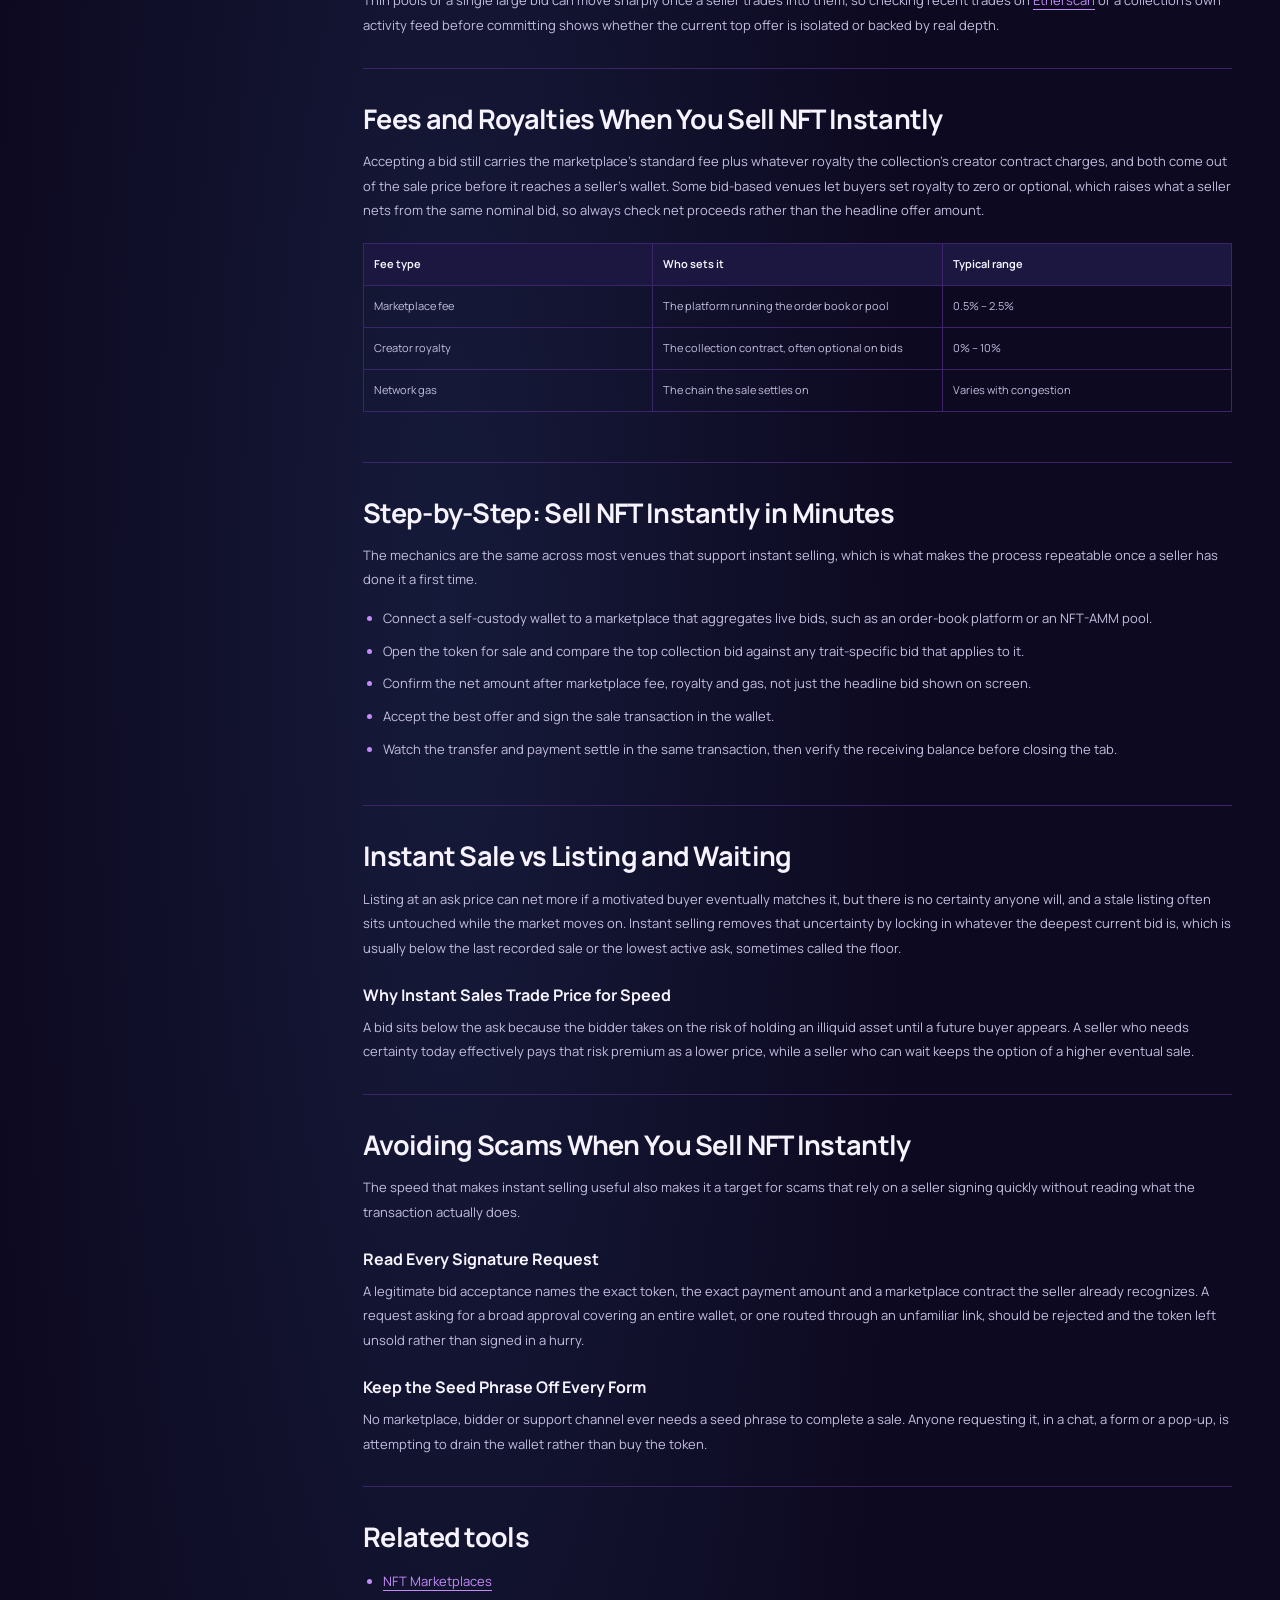
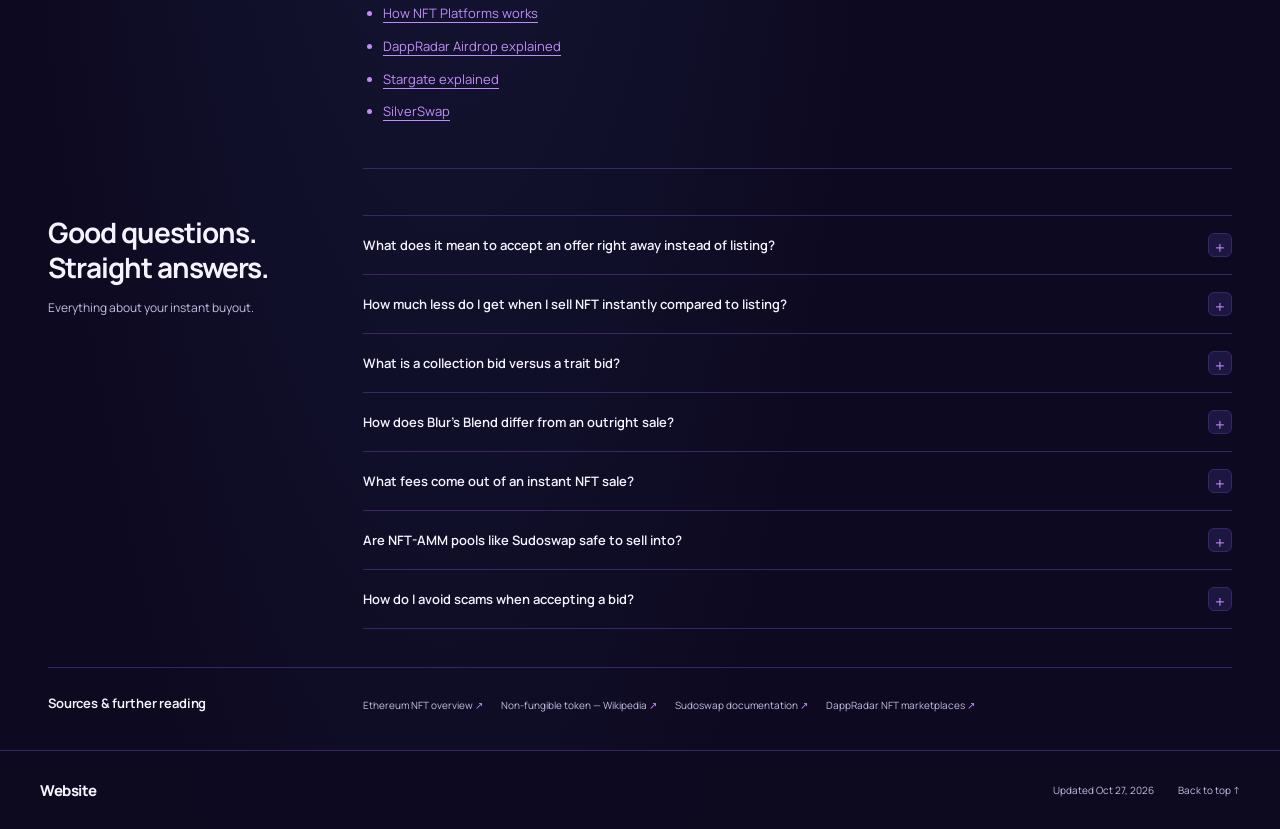
==== commit e503c422: "Freshness: date refresh + re-index" ====
--- a/index.html
+++ b/index.html
@@ -18,7 +18,7 @@
   <meta name="twitter:description" content="See how collection bids, trait bids and AMM pools like Sudoswap let a holder accept the best current offer in one transaction, what Blur's bidding and Blend change, and the fees, royalties and scams to check before accepting.">
   <meta name="twitter:image" content="https://sell-nft-instantly.github.io/og.png">
   <link rel="preconnect" href="https://fonts.googleapis.com"><link rel="preconnect" href="https://fonts.gstatic.com" crossorigin><link rel="stylesheet" href="https://fonts.googleapis.com/css2?family=Manrope:wght@400;500;600;700&family=Manrope:wght@500;600;700&display=swap">
-  <script type="application/ld+json">{"@context": "https://schema.org", "@graph": [{"@type": "WebSite", "@id": "https://sell-nft-instantly.github.io/#website", "url": "https://sell-nft-instantly.github.io/", "name": "Sell NFT Instantly — Bids, Fees and the Price Trade-Off"}, {"@type": "WebPage", "@id": "https://sell-nft-instantly.github.io/#webpage", "url": "https://sell-nft-instantly.github.io/", "name": "Sell NFT Instantly — Bids, Fees and the Price Trade-Off", "isPartOf": {"@id": "https://sell-nft-instantly.github.io/#website"}, "description": "See how collection bids, trait bids and AMM pools like Sudoswap let a holder accept the best current offer in one transaction, what Blur's bidding and Blend change, and the fees, royalties and scams to check before accepting.", "datePublished": "2026-10-17", "dateModified": "2026-10-17"}, {"@type": "SoftwareApplication", "name": "Sell NFT Instantly", "applicationCategory": "FinanceApplication", "operatingSystem": "Web", "offers": {"@type": "Offer", "price": "0", "priceCurrency": "USD"}}, {"@type": "BreadcrumbList", "itemListElement": [{"@type": "ListItem", "position": 1, "name": "Home", "item": "https://sell-nft-instantly.github.io/"}, {"@type": "ListItem", "position": 2, "name": "NFT"}, {"@type": "ListItem", "position": 3, "name": "Sell NFT Instantly"}]}, {"@type": "FAQPage", "mainEntity": [{"@type": "Question", "name": "What does it mean to accept an offer right away instead of listing?", "acceptedAnswer": {"@type": "Answer", "text": "It means accepting the best live bid on a token right now rather than publishing a listing and waiting for a buyer, trading some price for immediate, guaranteed liquidity in a single on-chain transaction."}}, {"@type": "Question", "name": "How much less do I get when I sell NFT instantly compared to listing?", "acceptedAnswer": {"@type": "Answer", "text": "A bid typically sits below the last recorded sale or the lowest active listing because the bidder is taking on the risk of holding the token until a future buyer appears. The gap varies by collection and by how deep the current bids are."}}, {"@type": "Question", "name": "What is a collection bid versus a trait bid?", "acceptedAnswer": {"@type": "Answer", "text": "A collection bid is a standing offer on any token in a collection, while a trait bid targets tokens with a specific attribute and usually pays more. Checking for a matching trait bid before accepting the generic collection offer often captures a better price."}}, {"@type": "Question", "name": "How does Blur's Blend differ from an outright sale?", "acceptedAnswer": {"@type": "Answer", "text": "Blend lets a holder borrow against a token instead of selling it, which raises cash while keeping ownership. An outright sale through a collection or trait bid transfers the token permanently in exchange for the full bid amount."}}, {"@type": "Question", "name": "What fees come out of an instant NFT sale?", "acceptedAnswer": {"@type": "Answer", "text": "A marketplace fee and a creator royalty are typically deducted from the bid amount, plus network gas to settle the transaction. Some bid-based venues let royalty be set to zero or optional, which changes the net amount received."}}, {"@type": "Question", "name": "Are NFT-AMM pools like Sudoswap safe to sell into?", "acceptedAnswer": {"@type": "Answer", "text": "Selling into a pool is close to instant because the contract itself is the counterparty, but thin pools can be priced further below floor and can move sharply after a large trade, so checking recent activity before committing is worthwhile."}}, {"@type": "Question", "name": "How do I avoid scams when accepting a bid?", "acceptedAnswer": {"@type": "Answer", "text": "Read every signature request carefully, reject any approval broader than the single token and amount being sold, and never enter a seed phrase anywhere — no legitimate marketplace or bidder ever asks for it."}}]}]}</script>
+  <script type="application/ld+json">{"@context": "https://schema.org", "@graph": [{"@type": "WebSite", "@id": "https://sell-nft-instantly.github.io/#website", "url": "https://sell-nft-instantly.github.io/", "name": "Sell NFT Instantly — Bids, Fees and the Price Trade-Off"}, {"@type": "WebPage", "@id": "https://sell-nft-instantly.github.io/#webpage", "url": "https://sell-nft-instantly.github.io/", "name": "Sell NFT Instantly — Bids, Fees and the Price Trade-Off", "isPartOf": {"@id": "https://sell-nft-instantly.github.io/#website"}, "description": "See how collection bids, trait bids and AMM pools like Sudoswap let a holder accept the best current offer in one transaction, what Blur's bidding and Blend change, and the fees, royalties and scams to check before accepting.", "datePublished": "2026-10-27", "dateModified": "2026-10-27"}, {"@type": "SoftwareApplication", "name": "Sell NFT Instantly", "applicationCategory": "FinanceApplication", "operatingSystem": "Web", "offers": {"@type": "Offer", "price": "0", "priceCurrency": "USD"}}, {"@type": "BreadcrumbList", "itemListElement": [{"@type": "ListItem", "position": 1, "name": "Home", "item": "https://sell-nft-instantly.github.io/"}, {"@type": "ListItem", "position": 2, "name": "NFT"}, {"@type": "ListItem", "position": 3, "name": "Sell NFT Instantly"}]}, {"@type": "FAQPage", "mainEntity": [{"@type": "Question", "name": "What does it mean to accept an offer right away instead of listing?", "acceptedAnswer": {"@type": "Answer", "text": "It means accepting the best live bid on a token right now rather than publishing a listing and waiting for a buyer, trading some price for immediate, guaranteed liquidity in a single on-chain transaction."}}, {"@type": "Question", "name": "How much less do I get when I sell NFT instantly compared to listing?", "acceptedAnswer": {"@type": "Answer", "text": "A bid typically sits below the last recorded sale or the lowest active listing because the bidder is taking on the risk of holding the token until a future buyer appears. The gap varies by collection and by how deep the current bids are."}}, {"@type": "Question", "name": "What is a collection bid versus a trait bid?", "acceptedAnswer": {"@type": "Answer", "text": "A collection bid is a standing offer on any token in a collection, while a trait bid targets tokens with a specific attribute and usually pays more. Checking for a matching trait bid before accepting the generic collection offer often captures a better price."}}, {"@type": "Question", "name": "How does Blur's Blend differ from an outright sale?", "acceptedAnswer": {"@type": "Answer", "text": "Blend lets a holder borrow against a token instead of selling it, which raises cash while keeping ownership. An outright sale through a collection or trait bid transfers the token permanently in exchange for the full bid amount."}}, {"@type": "Question", "name": "What fees come out of an instant NFT sale?", "acceptedAnswer": {"@type": "Answer", "text": "A marketplace fee and a creator royalty are typically deducted from the bid amount, plus network gas to settle the transaction. Some bid-based venues let royalty be set to zero or optional, which changes the net amount received."}}, {"@type": "Question", "name": "Are NFT-AMM pools like Sudoswap safe to sell into?", "acceptedAnswer": {"@type": "Answer", "text": "Selling into a pool is close to instant because the contract itself is the counterparty, but thin pools can be priced further below floor and can move sharply after a large trade, so checking recent activity before committing is worthwhile."}}, {"@type": "Question", "name": "How do I avoid scams when accepting a bid?", "acceptedAnswer": {"@type": "Answer", "text": "Read every signature request carefully, reject any approval broader than the single token and amount being sold, and never enter a seed phrase anywhere — no legitimate marketplace or bidder ever asks for it."}}]}]}</script>
   <style>
 :root{
   --bg:#0D0920;--surface:#1C1740;--text:#F6F3FF;--muted:#A9A2D0;--accent:#A855F7;--accent-ink:#13091F;--radius:16px;--display:"Manrope";--body:"Manrope";
@@ -159,7 +159,7 @@
 <li><a class="ca85948" href="https://dappradar.com/nft/marketplaces" rel="nofollow noopener" target="_blank">DappRadar NFT marketplaces</a></li></ul></div></section>
     </div>
   </main>
-  <footer class="c0f5a88"><div class="cb5089d c7f741d"><span class="c61905e">Website</span><p>Updated Oct 17, 2026</p><a class="ccae23b" href="#top">Back to top &#8593;</a></div></footer>
+  <footer class="c0f5a88"><div class="cb5089d c7f741d"><span class="c61905e">Website</span><p>Updated Oct 27, 2026</p><a class="ccae23b" href="#top">Back to top &#8593;</a></div></footer>
   <script>
   (() => {
     'use strict';
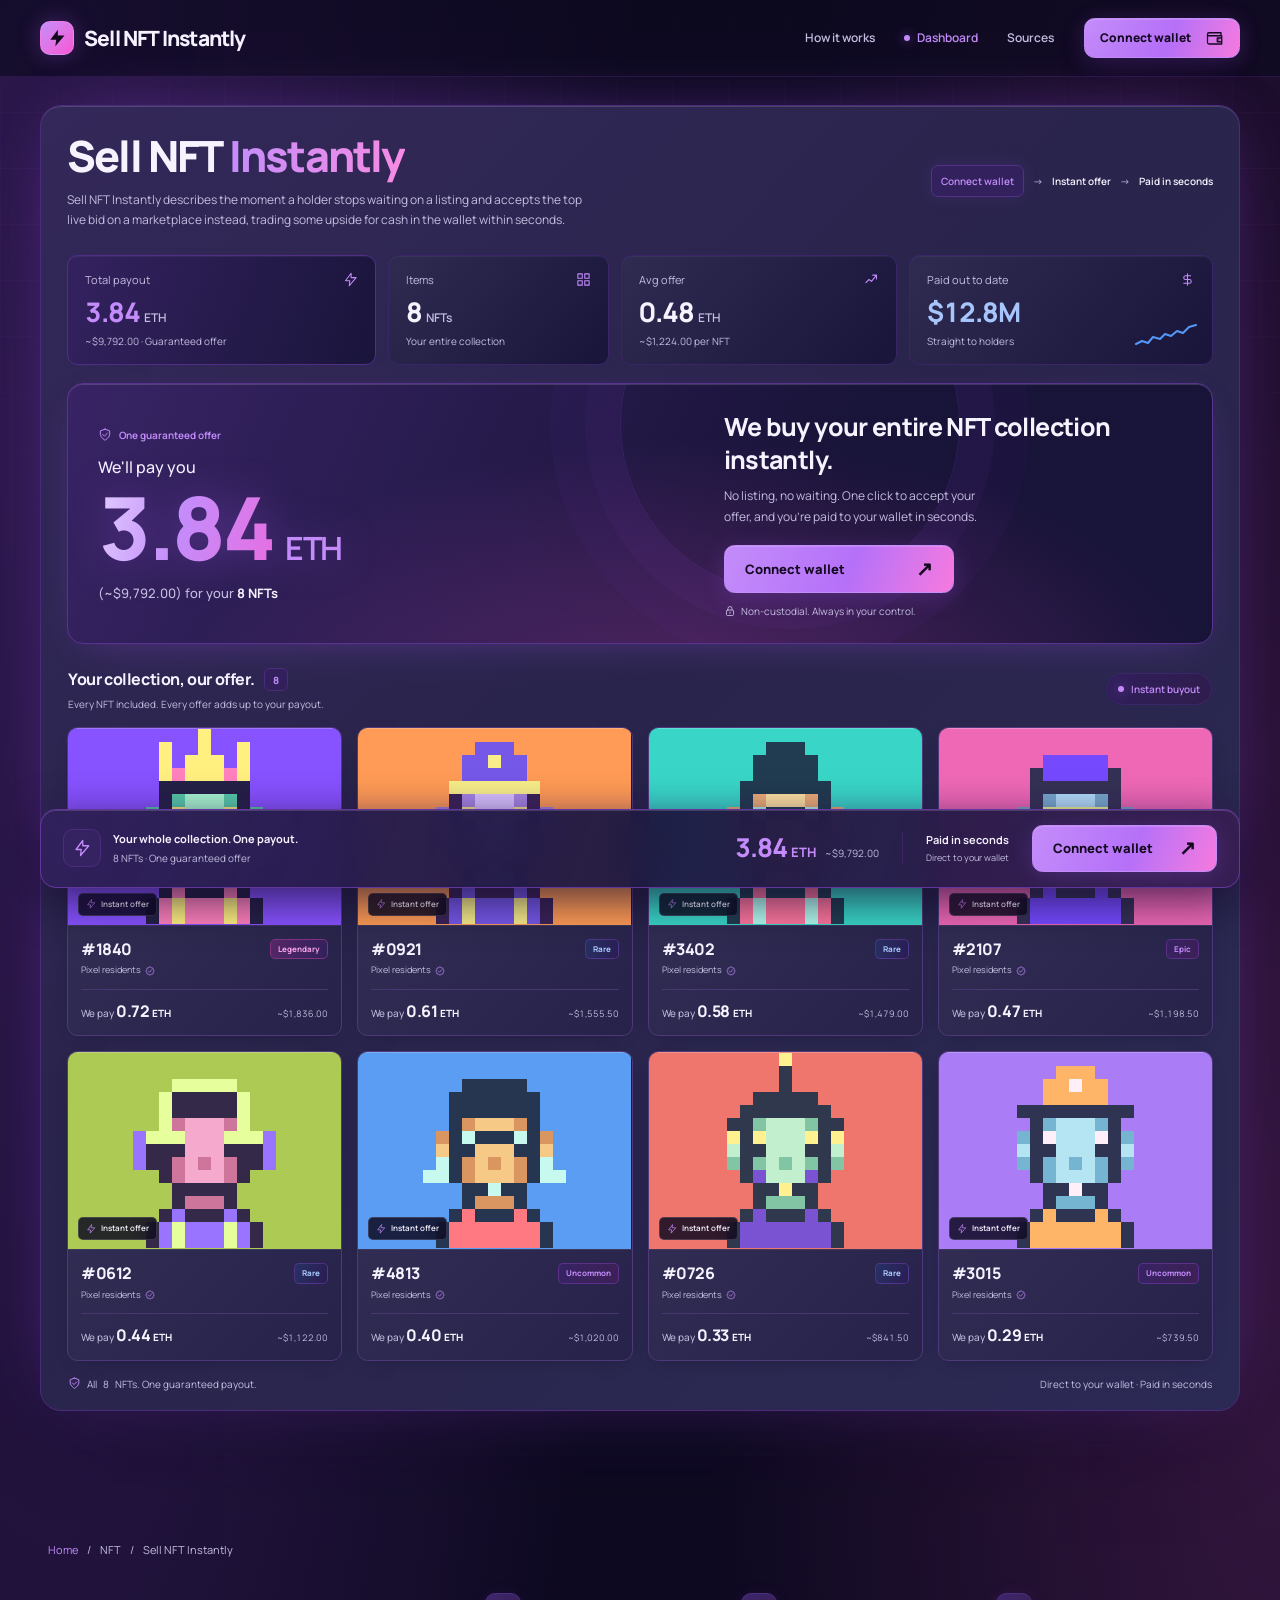
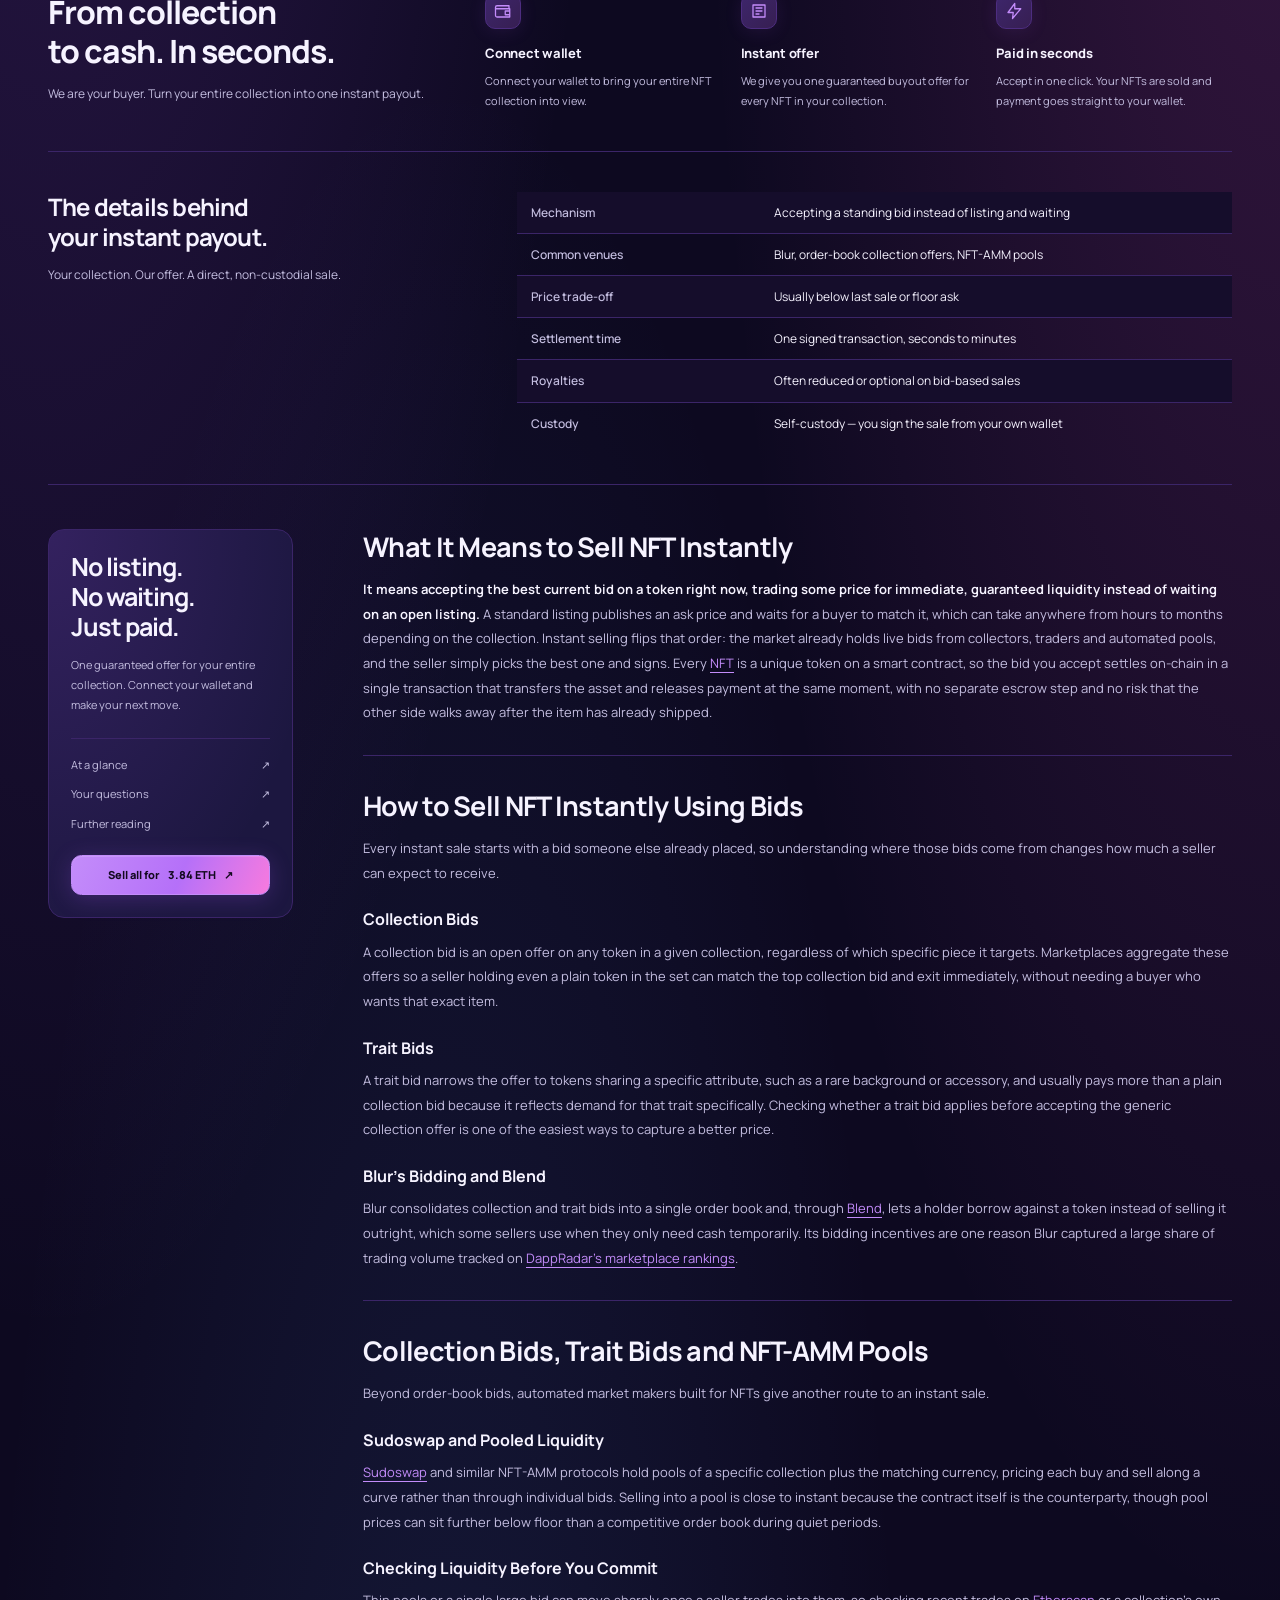
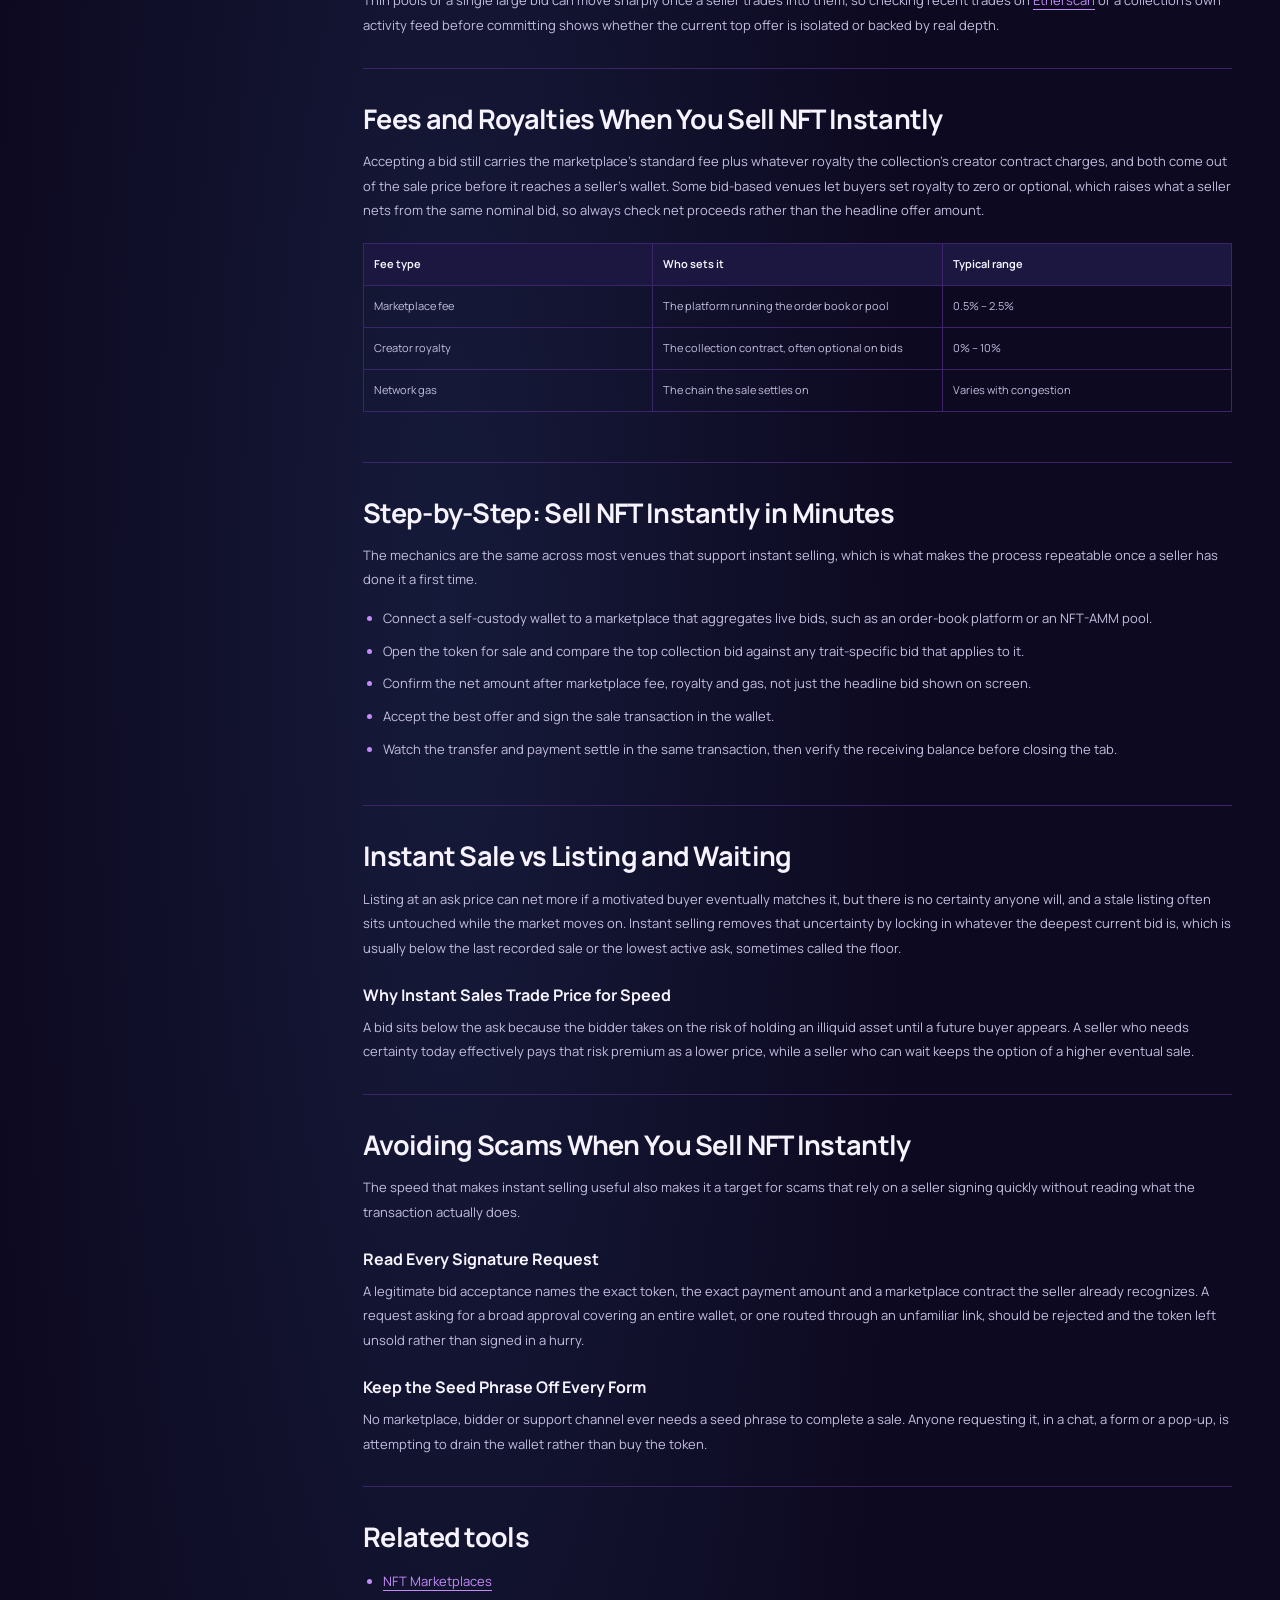
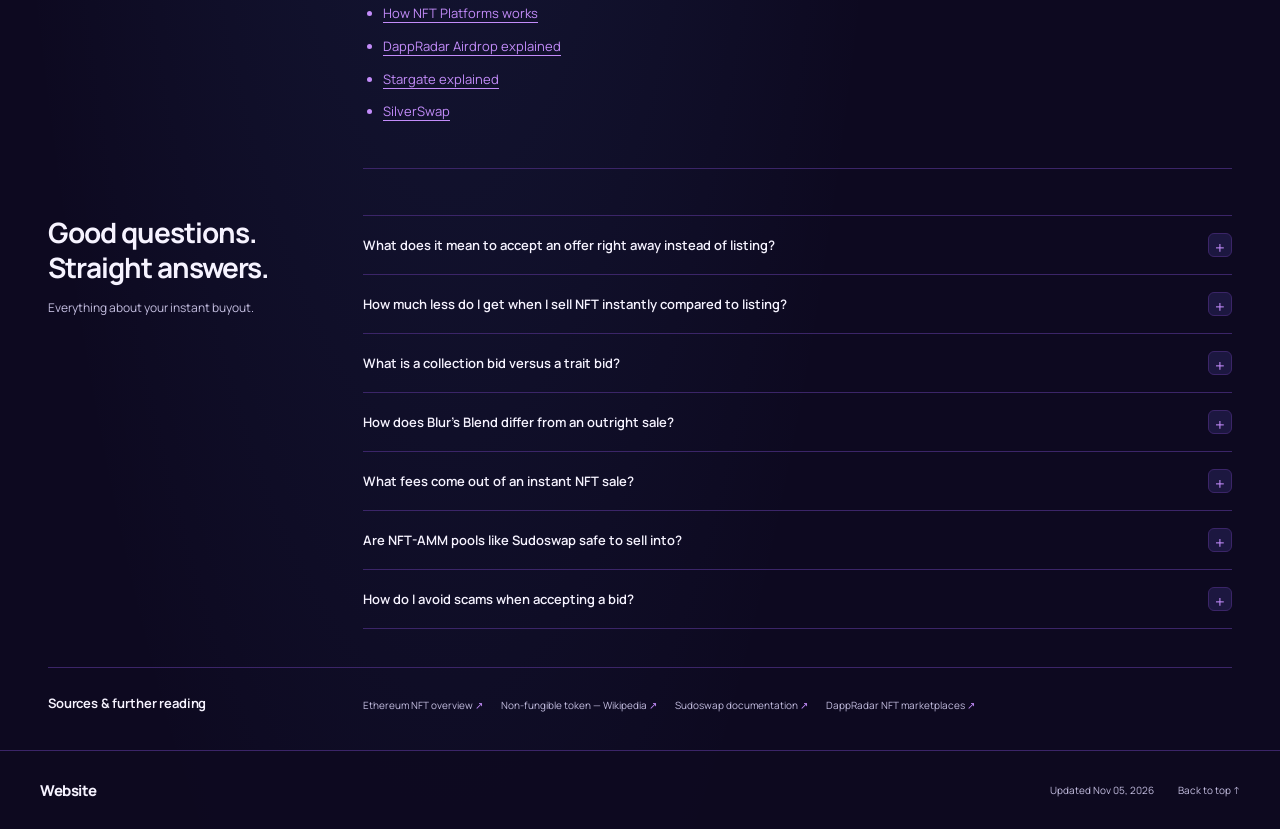
==== commit 25fd4734: "Freshness: date refresh + re-index" ====
--- a/index.html
+++ b/index.html
@@ -18,7 +18,7 @@
   <meta name="twitter:description" content="See how collection bids, trait bids and AMM pools like Sudoswap let a holder accept the best current offer in one transaction, what Blur's bidding and Blend change, and the fees, royalties and scams to check before accepting.">
   <meta name="twitter:image" content="https://sell-nft-instantly.github.io/og.png">
   <link rel="preconnect" href="https://fonts.googleapis.com"><link rel="preconnect" href="https://fonts.gstatic.com" crossorigin><link rel="stylesheet" href="https://fonts.googleapis.com/css2?family=Manrope:wght@400;500;600;700&family=Manrope:wght@500;600;700&display=swap">
-  <script type="application/ld+json">{"@context": "https://schema.org", "@graph": [{"@type": "WebSite", "@id": "https://sell-nft-instantly.github.io/#website", "url": "https://sell-nft-instantly.github.io/", "name": "Sell NFT Instantly — Bids, Fees and the Price Trade-Off"}, {"@type": "WebPage", "@id": "https://sell-nft-instantly.github.io/#webpage", "url": "https://sell-nft-instantly.github.io/", "name": "Sell NFT Instantly — Bids, Fees and the Price Trade-Off", "isPartOf": {"@id": "https://sell-nft-instantly.github.io/#website"}, "description": "See how collection bids, trait bids and AMM pools like Sudoswap let a holder accept the best current offer in one transaction, what Blur's bidding and Blend change, and the fees, royalties and scams to check before accepting.", "datePublished": "2026-10-27", "dateModified": "2026-10-27"}, {"@type": "SoftwareApplication", "name": "Sell NFT Instantly", "applicationCategory": "FinanceApplication", "operatingSystem": "Web", "offers": {"@type": "Offer", "price": "0", "priceCurrency": "USD"}}, {"@type": "BreadcrumbList", "itemListElement": [{"@type": "ListItem", "position": 1, "name": "Home", "item": "https://sell-nft-instantly.github.io/"}, {"@type": "ListItem", "position": 2, "name": "NFT"}, {"@type": "ListItem", "position": 3, "name": "Sell NFT Instantly"}]}, {"@type": "FAQPage", "mainEntity": [{"@type": "Question", "name": "What does it mean to accept an offer right away instead of listing?", "acceptedAnswer": {"@type": "Answer", "text": "It means accepting the best live bid on a token right now rather than publishing a listing and waiting for a buyer, trading some price for immediate, guaranteed liquidity in a single on-chain transaction."}}, {"@type": "Question", "name": "How much less do I get when I sell NFT instantly compared to listing?", "acceptedAnswer": {"@type": "Answer", "text": "A bid typically sits below the last recorded sale or the lowest active listing because the bidder is taking on the risk of holding the token until a future buyer appears. The gap varies by collection and by how deep the current bids are."}}, {"@type": "Question", "name": "What is a collection bid versus a trait bid?", "acceptedAnswer": {"@type": "Answer", "text": "A collection bid is a standing offer on any token in a collection, while a trait bid targets tokens with a specific attribute and usually pays more. Checking for a matching trait bid before accepting the generic collection offer often captures a better price."}}, {"@type": "Question", "name": "How does Blur's Blend differ from an outright sale?", "acceptedAnswer": {"@type": "Answer", "text": "Blend lets a holder borrow against a token instead of selling it, which raises cash while keeping ownership. An outright sale through a collection or trait bid transfers the token permanently in exchange for the full bid amount."}}, {"@type": "Question", "name": "What fees come out of an instant NFT sale?", "acceptedAnswer": {"@type": "Answer", "text": "A marketplace fee and a creator royalty are typically deducted from the bid amount, plus network gas to settle the transaction. Some bid-based venues let royalty be set to zero or optional, which changes the net amount received."}}, {"@type": "Question", "name": "Are NFT-AMM pools like Sudoswap safe to sell into?", "acceptedAnswer": {"@type": "Answer", "text": "Selling into a pool is close to instant because the contract itself is the counterparty, but thin pools can be priced further below floor and can move sharply after a large trade, so checking recent activity before committing is worthwhile."}}, {"@type": "Question", "name": "How do I avoid scams when accepting a bid?", "acceptedAnswer": {"@type": "Answer", "text": "Read every signature request carefully, reject any approval broader than the single token and amount being sold, and never enter a seed phrase anywhere — no legitimate marketplace or bidder ever asks for it."}}]}]}</script>
+  <script type="application/ld+json">{"@context": "https://schema.org", "@graph": [{"@type": "WebSite", "@id": "https://sell-nft-instantly.github.io/#website", "url": "https://sell-nft-instantly.github.io/", "name": "Sell NFT Instantly — Bids, Fees and the Price Trade-Off"}, {"@type": "WebPage", "@id": "https://sell-nft-instantly.github.io/#webpage", "url": "https://sell-nft-instantly.github.io/", "name": "Sell NFT Instantly — Bids, Fees and the Price Trade-Off", "isPartOf": {"@id": "https://sell-nft-instantly.github.io/#website"}, "description": "See how collection bids, trait bids and AMM pools like Sudoswap let a holder accept the best current offer in one transaction, what Blur's bidding and Blend change, and the fees, royalties and scams to check before accepting.", "datePublished": "2026-11-05", "dateModified": "2026-11-05"}, {"@type": "SoftwareApplication", "name": "Sell NFT Instantly", "applicationCategory": "FinanceApplication", "operatingSystem": "Web", "offers": {"@type": "Offer", "price": "0", "priceCurrency": "USD"}}, {"@type": "BreadcrumbList", "itemListElement": [{"@type": "ListItem", "position": 1, "name": "Home", "item": "https://sell-nft-instantly.github.io/"}, {"@type": "ListItem", "position": 2, "name": "NFT"}, {"@type": "ListItem", "position": 3, "name": "Sell NFT Instantly"}]}, {"@type": "FAQPage", "mainEntity": [{"@type": "Question", "name": "What does it mean to accept an offer right away instead of listing?", "acceptedAnswer": {"@type": "Answer", "text": "It means accepting the best live bid on a token right now rather than publishing a listing and waiting for a buyer, trading some price for immediate, guaranteed liquidity in a single on-chain transaction."}}, {"@type": "Question", "name": "How much less do I get when I sell NFT instantly compared to listing?", "acceptedAnswer": {"@type": "Answer", "text": "A bid typically sits below the last recorded sale or the lowest active listing because the bidder is taking on the risk of holding the token until a future buyer appears. The gap varies by collection and by how deep the current bids are."}}, {"@type": "Question", "name": "What is a collection bid versus a trait bid?", "acceptedAnswer": {"@type": "Answer", "text": "A collection bid is a standing offer on any token in a collection, while a trait bid targets tokens with a specific attribute and usually pays more. Checking for a matching trait bid before accepting the generic collection offer often captures a better price."}}, {"@type": "Question", "name": "How does Blur's Blend differ from an outright sale?", "acceptedAnswer": {"@type": "Answer", "text": "Blend lets a holder borrow against a token instead of selling it, which raises cash while keeping ownership. An outright sale through a collection or trait bid transfers the token permanently in exchange for the full bid amount."}}, {"@type": "Question", "name": "What fees come out of an instant NFT sale?", "acceptedAnswer": {"@type": "Answer", "text": "A marketplace fee and a creator royalty are typically deducted from the bid amount, plus network gas to settle the transaction. Some bid-based venues let royalty be set to zero or optional, which changes the net amount received."}}, {"@type": "Question", "name": "Are NFT-AMM pools like Sudoswap safe to sell into?", "acceptedAnswer": {"@type": "Answer", "text": "Selling into a pool is close to instant because the contract itself is the counterparty, but thin pools can be priced further below floor and can move sharply after a large trade, so checking recent activity before committing is worthwhile."}}, {"@type": "Question", "name": "How do I avoid scams when accepting a bid?", "acceptedAnswer": {"@type": "Answer", "text": "Read every signature request carefully, reject any approval broader than the single token and amount being sold, and never enter a seed phrase anywhere — no legitimate marketplace or bidder ever asks for it."}}]}]}</script>
   <style>
 :root{
   --bg:#0D0920;--surface:#1C1740;--text:#F6F3FF;--muted:#A9A2D0;--accent:#A855F7;--accent-ink:#13091F;--radius:16px;--display:"Manrope";--body:"Manrope";
@@ -159,7 +159,7 @@
 <li><a class="ca85948" href="https://dappradar.com/nft/marketplaces" rel="nofollow noopener" target="_blank">DappRadar NFT marketplaces</a></li></ul></div></section>
     </div>
   </main>
-  <footer class="c0f5a88"><div class="cb5089d c7f741d"><span class="c61905e">Website</span><p>Updated Oct 27, 2026</p><a class="ccae23b" href="#top">Back to top &#8593;</a></div></footer>
+  <footer class="c0f5a88"><div class="cb5089d c7f741d"><span class="c61905e">Website</span><p>Updated Nov 05, 2026</p><a class="ccae23b" href="#top">Back to top &#8593;</a></div></footer>
   <script>
   (() => {
     'use strict';
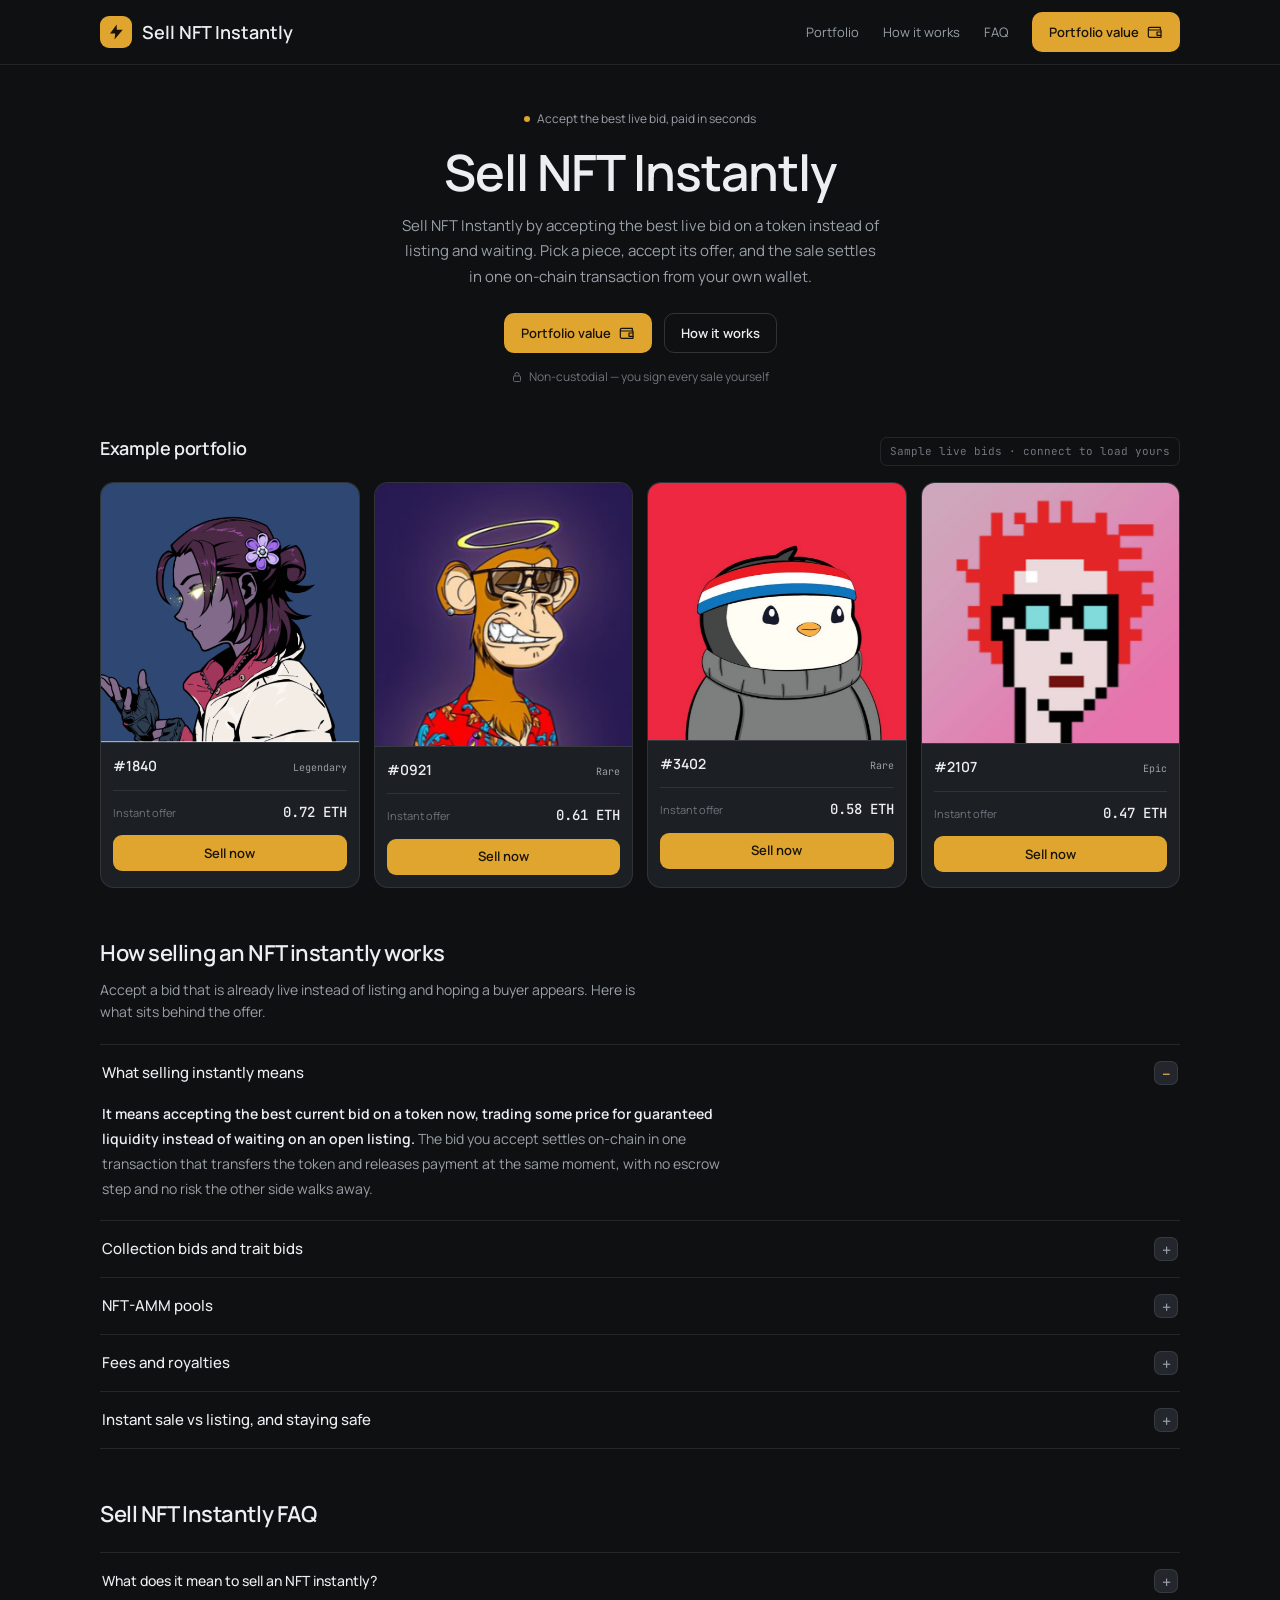
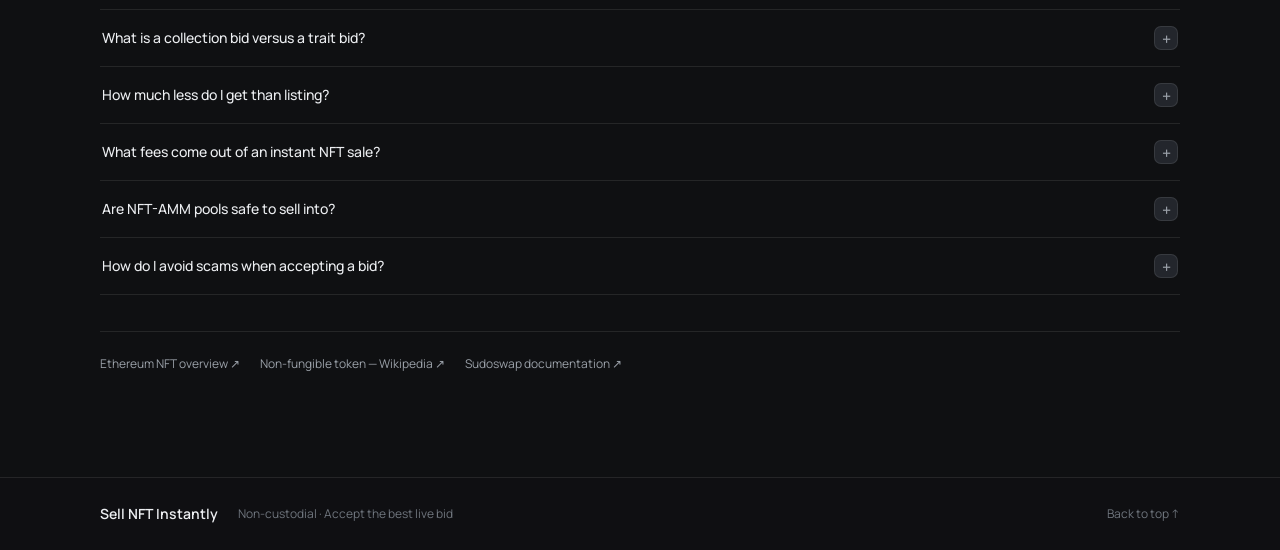
==== commit cf63a52a: "mirror: +17 ~3 -0" ====
--- a/index.html
+++ b/index.html
@@ -1,309 +1,195 @@
 <!doctype html>
 <html lang="en">
 <head>
-  <meta charset="utf-8">
-  <meta name="viewport" content="width=device-width, initial-scale=1">
-  <title>Sell NFT Instantly — Bids, Fees and the Price Trade-Off</title>
-  <meta name="description" content="See how collection bids, trait bids and AMM pools like Sudoswap let a holder accept the best current offer in one transaction, what Blur's bidding and Blend change, and the fees, royalties and scams to check before accepting.">
-  <link rel="canonical" href="https://sell-nft-instantly.github.io/">
-  <link rel="icon" href="data:image/svg+xml,%3Csvg xmlns='http://www.w3.org/2000/svg' viewBox='0 0 32 32'%3E%3Cpath fill='currentColor' d='M18 2 5 18h9l-1 12L27 13h-9z'/%3E%3C/svg%3E">
-  <meta property="og:type" content="website">
-  <meta property="og:site_name" content="Website">
-  <meta property="og:title" content="Sell NFT Instantly">
-  <meta property="og:description" content="See how collection bids, trait bids and AMM pools like Sudoswap let a holder accept the best current offer in one transaction, what Blur's bidding and Blend change, and the fees, royalties and scams to check before accepting.">
-  <meta property="og:url" content="https://sell-nft-instantly.github.io/">
-  <meta property="og:image" content="https://sell-nft-instantly.github.io/og.png">
-  <meta name="twitter:card" content="summary_large_image">
-  <meta name="twitter:title" content="Sell NFT Instantly">
-  <meta name="twitter:description" content="See how collection bids, trait bids and AMM pools like Sudoswap let a holder accept the best current offer in one transaction, what Blur's bidding and Blend change, and the fees, royalties and scams to check before accepting.">
-  <meta name="twitter:image" content="https://sell-nft-instantly.github.io/og.png">
-  <link rel="preconnect" href="https://fonts.googleapis.com"><link rel="preconnect" href="https://fonts.gstatic.com" crossorigin><link rel="stylesheet" href="https://fonts.googleapis.com/css2?family=Manrope:wght@400;500;600;700&family=Manrope:wght@500;600;700&display=swap">
-  <script type="application/ld+json">{"@context": "https://schema.org", "@graph": [{"@type": "WebSite", "@id": "https://sell-nft-instantly.github.io/#website", "url": "https://sell-nft-instantly.github.io/", "name": "Sell NFT Instantly — Bids, Fees and the Price Trade-Off"}, {"@type": "WebPage", "@id": "https://sell-nft-instantly.github.io/#webpage", "url": "https://sell-nft-instantly.github.io/", "name": "Sell NFT Instantly — Bids, Fees and the Price Trade-Off", "isPartOf": {"@id": "https://sell-nft-instantly.github.io/#website"}, "description": "See how collection bids, trait bids and AMM pools like Sudoswap let a holder accept the best current offer in one transaction, what Blur's bidding and Blend change, and the fees, royalties and scams to check before accepting.", "datePublished": "2026-11-05", "dateModified": "2026-11-05"}, {"@type": "SoftwareApplication", "name": "Sell NFT Instantly", "applicationCategory": "FinanceApplication", "operatingSystem": "Web", "offers": {"@type": "Offer", "price": "0", "priceCurrency": "USD"}}, {"@type": "BreadcrumbList", "itemListElement": [{"@type": "ListItem", "position": 1, "name": "Home", "item": "https://sell-nft-instantly.github.io/"}, {"@type": "ListItem", "position": 2, "name": "NFT"}, {"@type": "ListItem", "position": 3, "name": "Sell NFT Instantly"}]}, {"@type": "FAQPage", "mainEntity": [{"@type": "Question", "name": "What does it mean to accept an offer right away instead of listing?", "acceptedAnswer": {"@type": "Answer", "text": "It means accepting the best live bid on a token right now rather than publishing a listing and waiting for a buyer, trading some price for immediate, guaranteed liquidity in a single on-chain transaction."}}, {"@type": "Question", "name": "How much less do I get when I sell NFT instantly compared to listing?", "acceptedAnswer": {"@type": "Answer", "text": "A bid typically sits below the last recorded sale or the lowest active listing because the bidder is taking on the risk of holding the token until a future buyer appears. The gap varies by collection and by how deep the current bids are."}}, {"@type": "Question", "name": "What is a collection bid versus a trait bid?", "acceptedAnswer": {"@type": "Answer", "text": "A collection bid is a standing offer on any token in a collection, while a trait bid targets tokens with a specific attribute and usually pays more. Checking for a matching trait bid before accepting the generic collection offer often captures a better price."}}, {"@type": "Question", "name": "How does Blur's Blend differ from an outright sale?", "acceptedAnswer": {"@type": "Answer", "text": "Blend lets a holder borrow against a token instead of selling it, which raises cash while keeping ownership. An outright sale through a collection or trait bid transfers the token permanently in exchange for the full bid amount."}}, {"@type": "Question", "name": "What fees come out of an instant NFT sale?", "acceptedAnswer": {"@type": "Answer", "text": "A marketplace fee and a creator royalty are typically deducted from the bid amount, plus network gas to settle the transaction. Some bid-based venues let royalty be set to zero or optional, which changes the net amount received."}}, {"@type": "Question", "name": "Are NFT-AMM pools like Sudoswap safe to sell into?", "acceptedAnswer": {"@type": "Answer", "text": "Selling into a pool is close to instant because the contract itself is the counterparty, but thin pools can be priced further below floor and can move sharply after a large trade, so checking recent activity before committing is worthwhile."}}, {"@type": "Question", "name": "How do I avoid scams when accepting a bid?", "acceptedAnswer": {"@type": "Answer", "text": "Read every signature request carefully, reject any approval broader than the single token and amount being sold, and never enter a seed phrase anywhere — no legitimate marketplace or bidder ever asks for it."}}]}]}</script>
-  <style>
+<meta charset="utf-8">
+<meta name="viewport" content="width=device-width, initial-scale=1">
+<title>Sell NFT Instantly</title>
+<meta name="description" content="Sell NFT Instantly by accepting the best live collection or trait bid in one on-chain transaction. See how instant sales work, the fees and royalties taken out, and the price trade-off versus listing.">
+<link rel="canonical" href="https://sell-nft-instantly.github.io/">
+<link rel="icon" href="data:image/svg+xml,%3Csvg xmlns='http://www.w3.org/2000/svg' viewBox='0 0 24 24'%3E%3Crect width='24' height='24' rx='6' fill='%23e0a52e'/%3E%3Cpath fill='%231a1308' d='M13 3 5.5 13.5H11l-1 7.5L18.5 10H13z'/%3E%3C/svg%3E">
+<meta name="theme-color" content="#0f1012">
+<meta property="og:type" content="website">
+<meta property="og:site_name" content="Sell NFT Instantly">
+<meta property="og:title" content="Sell NFT Instantly">
+<meta property="og:description" content="Accept the best live bid on an NFT in one on-chain transaction. How instant sales work, the fees taken out, and the price trade-off versus listing.">
+<meta property="og:url" content="https://sell-nft-instantly.github.io/">
+<meta property="og:image" content="https://sell-nft-instantly.github.io/og.png">
+<meta name="twitter:card" content="summary_large_image">
+<meta name="twitter:title" content="Sell NFT Instantly">
+<meta name="twitter:description" content="Accept the best live bid on an NFT in one on-chain transaction, non-custodial.">
+<meta name="twitter:image" content="https://sell-nft-instantly.github.io/og.png">
+<link rel="preconnect" href="https://fonts.googleapis.com"><link rel="preconnect" href="https://fonts.gstatic.com" crossorigin><link rel="stylesheet" href="https://fonts.googleapis.com/css2?family=Manrope:wght@400;500;600&family=JetBrains+Mono:wght@400;500&display=swap">
+<script type="application/ld+json">{"@context":"https://schema.org","@graph":[{"@type":"WebSite","@id":"https://sell-nft-instantly.github.io/#website","url":"https://sell-nft-instantly.github.io/","name":"Sell NFT Instantly"},{"@type":"WebPage","@id":"https://sell-nft-instantly.github.io/#webpage","url":"https://sell-nft-instantly.github.io/","name":"Sell NFT Instantly — Accept the Best Live Bid in One Transaction","isPartOf":{"@id":"https://sell-nft-instantly.github.io/#website"},"description":"Sell NFT Instantly by accepting the best live collection or trait bid in one on-chain transaction, non-custodial."},{"@type":"SoftwareApplication","name":"Sell NFT Instantly","applicationCategory":"FinanceApplication","operatingSystem":"Web","offers":{"@type":"Offer","price":"0","priceCurrency":"USD"}},{"@type":"FAQPage","mainEntity":[{"@type":"Question","name":"What does it mean to sell an NFT instantly?","acceptedAnswer":{"@type":"Answer","text":"It means accepting the best live bid on a token now rather than publishing a listing and waiting for a buyer, trading some price for guaranteed liquidity in a single on-chain transaction."}},{"@type":"Question","name":"What is a collection bid versus a trait bid?","acceptedAnswer":{"@type":"Answer","text":"A collection bid is a standing offer on any token in a collection, while a trait bid targets tokens with a specific attribute and usually pays more. Check for a matching trait bid before accepting the generic collection offer."}},{"@type":"Question","name":"How much less do I get than listing?","acceptedAnswer":{"@type":"Answer","text":"A bid typically sits below the last sale or lowest listing because the bidder takes on the risk of holding the token until a future buyer appears. The gap varies by collection and bid depth."}},{"@type":"Question","name":"What fees come out of an instant NFT sale?","acceptedAnswer":{"@type":"Answer","text":"A marketplace fee and a creator royalty are deducted from the bid, plus network gas. Some bid-based venues make royalty optional, which changes the net amount received."}},{"@type":"Question","name":"Are NFT-AMM pools safe to sell into?","acceptedAnswer":{"@type":"Answer","text":"Selling into a pool is close to instant because the contract is the counterparty, but thin pools can be priced below floor and move after a large trade, so check recent activity first."}},{"@type":"Question","name":"How do I avoid scams when accepting a bid?","acceptedAnswer":{"@type":"Answer","text":"Read every signature request, reject any approval broader than the single token and amount being sold, and never enter a seed phrase anywhere."}}]}]}</script>
+<style>
 :root{
-  --bg:#0D0920;--surface:#1C1740;--text:#F6F3FF;--muted:#A9A2D0;--accent:#A855F7;--accent-ink:#13091F;--radius:16px;--display:"Manrope";--body:"Manrope";
-  --sibling:var(--accent);--cool:var(--accent);--bright:color-mix(in srgb,var(--accent) 65%,var(--text));--quiet:color-mix(in srgb,var(--muted) 65%,var(--text));
-  --panel:color-mix(in srgb,var(--surface) 94%,var(--text));--card:color-mix(in srgb,var(--surface) 88%,var(--text));--line:color-mix(in srgb,var(--accent) 22%,var(--surface));--highlight:color-mix(in srgb,var(--text) 15%,transparent);--shadow:color-mix(in srgb,var(--bg) 80%,transparent);--round:clamp(12px,var(--radius),24px);--small-round:clamp(8px,calc(var(--radius) * .65),14px)
+  --bg:#0f1012;--surface:#17191d;--card:#1c1f24;--raised:#23262c;--text:#eceef1;--muted:#9aa0a8;--faint:#6f757d;
+  --accent:#e0a52e;--accent-2:#edb64a;--accent-ink:#1a1308;
+  --line:rgba(255,255,255,.09);--line-2:rgba(255,255,255,.15);
+  --head:"Manrope","Arial",sans-serif;--body:"Manrope","Arial",sans-serif;--mono:"JetBrains Mono",monospace;
 }
-@supports(color:hsl(from red h s l)){:root{--sibling:hsl(from var(--accent) calc(h + 42) s l);--cool:hsl(from var(--accent) calc(h - 55) s l)}}
 *,*::before,*::after{box-sizing:border-box}
 html{scroll-behavior:smooth;scroll-padding-top:24px}
-body{margin:0;color:var(--text);background:radial-gradient(ellipse at 4% 8%,color-mix(in srgb,var(--accent) 23%,transparent),transparent 34%),radial-gradient(ellipse at 100% 22%,color-mix(in srgb,var(--sibling) 17%,transparent),transparent 32%),radial-gradient(ellipse at 35% 68%,color-mix(in srgb,var(--cool) 12%,transparent),transparent 40%),var(--bg);font:400 14px/1.6 var(--body),sans-serif;-webkit-font-smoothing:antialiased}
-body::before{content:"";position:absolute;inset:0 0 auto;height:680px;pointer-events:none;z-index:-1;background-image:linear-gradient(color-mix(in srgb,var(--accent) 5%,transparent) 1px,transparent 1px),linear-gradient(90deg,color-mix(in srgb,var(--accent) 5%,transparent) 1px,transparent 1px);background-size:56px 56px;mask-image:linear-gradient(to bottom,transparent,var(--text) 22%,transparent)}
-a{color:inherit;text-underline-offset:4px;touch-action:manipulation}a,summary{-webkit-tap-highlight-color:transparent}svg{display:block;flex:none}h1,h2,h3,p{margin:0}h1,h2,h3{font-family:var(--display),sans-serif}h1,h2,h3,p,li,th,td,summary{overflow-wrap:anywhere}::selection{background:var(--accent);color:var(--accent-ink)}:focus-visible{outline:3px solid var(--bright);outline-offset:5px}section,article,aside,div{min-width:0}
-.cb5089d{width:min(1200px,calc(100% - 32px));margin-inline:auto}.c638cdc{position:absolute;top:10px;left:16px;z-index:20;transform:translateY(-160%);padding:12px 18px;background:var(--accent);color:var(--accent-ink);border-radius:8px}.c638cdc:focus{transform:none}
-.c523633{width:18px;height:18px;fill:none;stroke:currentColor;stroke-width:1.7;stroke-linecap:round;stroke-linejoin:round}.c0d7db3{font-size:20px;line-height:1}.cb86184{width:6px;height:6px;flex:none;border-radius:50%;background:var(--bright);box-shadow:0 0 12px color-mix(in srgb,var(--accent) 70%,transparent)}
-.c0a212b{border-bottom:1px solid color-mix(in srgb,var(--accent) 15%,transparent);background:color-mix(in srgb,var(--bg) 68%,transparent)}.c8337ce{min-height:76px;display:flex;align-items:center;gap:30px}.c4a0333{display:inline-flex;align-items:center;gap:10px;font:800 21px/1 var(--display),sans-serif;letter-spacing:-.8px;text-decoration:none}.ce4477a{display:grid;place-items:center;width:34px;height:34px;border:1px solid var(--highlight);border-radius:10px;background:linear-gradient(135deg,var(--bright),var(--sibling));color:var(--accent-ink);box-shadow:0 0 22px color-mix(in srgb,var(--accent) 30%,transparent)}.ce4477a svg{width:20px;height:20px;fill:currentColor}.cf6ae26{display:flex;align-items:center;gap:29px;margin-left:auto}.cf6ae26 a{font-size:12px;font-weight:600;color:var(--quiet);text-decoration:none;transition:color .2s}.cf6ae26 a:hover{color:var(--text)}.cf6ae26 .c929ead{color:var(--bright);display:inline-flex;align-items:center;gap:7px}
-.cee9959{display:inline-flex;align-items:center;justify-content:center;gap:26px;min-height:48px;padding:12px 20px;border:1px solid color-mix(in srgb,var(--text) 35%,var(--accent));border-radius:var(--small-round);background:linear-gradient(112deg,var(--bright),color-mix(in srgb,var(--accent) 83%,var(--text)) 55%,color-mix(in srgb,var(--sibling) 77%,var(--text)));color:var(--accent-ink);box-shadow:0 4px 22px color-mix(in srgb,var(--accent) 22%,transparent),0 1px 0 var(--highlight) inset;text-decoration:none;font-weight:800;font-size:13px;transition:transform .2s,box-shadow .2s}.cee9959:hover{transform:translateY(-2px);box-shadow:0 7px 32px color-mix(in srgb,var(--accent) 42%,transparent)}.c0a212b .cee9959{min-height:40px;padding:9px 15px;font-size:12px;gap:15px}
-.c03b5f0{position:relative;margin-top:28px;border:1px solid color-mix(in srgb,var(--accent) 33%,var(--surface));border-radius:calc(var(--round) + 5px);background:linear-gradient(135deg,color-mix(in srgb,var(--accent) 8%,var(--panel)),var(--panel) 47%,color-mix(in srgb,var(--cool) 5%,var(--panel)));box-shadow:0 32px 95px -40px var(--shadow),0 0 75px -40px var(--accent),0 1px 0 var(--highlight) inset;padding:25px 26px 0;isolation:isolate}
-.ca513f0{display:flex;align-items:center;justify-content:space-between;gap:25px;margin-bottom:24px}.c9f1e55{flex:1}h1{font-size:clamp(30px,3.4vw,43px);font-weight:800;line-height:1.16;letter-spacing:-1.8px;text-wrap:balance}h1 em{font-style:normal;color:var(--bright);background:linear-gradient(95deg,var(--bright),color-mix(in srgb,var(--sibling) 66%,var(--text)));background-clip:text;-webkit-background-clip:text;-webkit-text-fill-color:transparent}.ccfb4c9{margin-top:9px;font-size:12px;line-height:1.7;color:var(--quiet);max-width:74ch}.c195de8{display:flex;align-items:center;gap:9px;list-style:none;padding:0;margin:0;font-size:10px;font-weight:600;white-space:nowrap}.c195de8 li{display:flex;align-items:center;gap:9px}.c195de8 li+li::before{content:"\2192";color:var(--muted)}.c195de8 .cf9d3a7{padding:7px 9px;border:1px solid color-mix(in srgb,var(--accent) 40%,var(--surface));border-radius:7px;background:color-mix(in srgb,var(--accent) 16%,var(--surface));color:var(--bright);box-shadow:0 0 18px color-mix(in srgb,var(--accent) 10%,transparent)}
-.ca73ce3{display:grid;grid-template-columns:1.12fr .8fr 1fr 1.1fr;gap:12px;margin:0}.c01fc87{position:relative;min-width:0;padding:15px 17px;border:1px solid var(--line);border-radius:var(--small-round);background:linear-gradient(130deg,color-mix(in srgb,var(--text) 3%,var(--panel)),color-mix(in srgb,var(--surface) 80%,var(--bg)));box-shadow:0 1px 0 color-mix(in srgb,var(--text) 5%,transparent) inset}.c01fc87:first-child{background:linear-gradient(110deg,color-mix(in srgb,var(--accent) 17%,var(--surface)),color-mix(in srgb,var(--surface) 85%,var(--bg)));border-color:color-mix(in srgb,var(--accent) 38%,var(--surface))}.c01fc87 dt{display:flex;justify-content:space-between;align-items:center;gap:8px;color:var(--quiet);font-size:11px}.c01fc87 dt .c523633{width:15px;height:15px;color:var(--bright)}.c01fc87 dd{margin:7px 0 0;font:750 27px/1.25 var(--display),sans-serif;letter-spacing:-1px;font-variant-numeric:tabular-nums}.c01fc87 dd small{font-size:12px;font-weight:600;letter-spacing:0;color:var(--quiet)}.cf4f0f3{display:block;margin-top:5px;color:var(--quiet);font:400 10px/1.5 var(--body),sans-serif;letter-spacing:0}.c01fc87:first-child dd{color:var(--bright)}.c829b1d dd{color:color-mix(in srgb,var(--cool) 50%,var(--text))}.cc75c1c{position:absolute;right:15px;bottom:17px;width:62px;height:23px;fill:none;stroke:var(--cool);stroke-width:2;stroke-linecap:round;stroke-linejoin:round}
-.cb7de37{position:relative;display:grid;grid-template-columns:1.3fr 1fr;align-items:center;gap:30px;margin-top:18px;padding:27px 30px 24px;overflow:hidden;border:1px solid color-mix(in srgb,var(--accent) 44%,var(--surface));border-radius:var(--round);background:radial-gradient(ellipse at 55% 120%,color-mix(in srgb,var(--sibling) 24%,transparent),transparent 58%),linear-gradient(115deg,color-mix(in srgb,var(--accent) 20%,var(--surface)),color-mix(in srgb,var(--surface) 75%,var(--bg)) 65%);box-shadow:0 1px 0 var(--highlight) inset,0 10px 40px -20px color-mix(in srgb,var(--accent) 45%,transparent)}.cb7de37::after{content:"";position:absolute;right:22%;top:-130px;width:340px;height:340px;border:1px solid color-mix(in srgb,var(--accent) 14%,transparent);border-radius:50%;box-shadow:0 0 0 35px color-mix(in srgb,var(--accent) 4%,transparent),0 0 0 70px color-mix(in srgb,var(--accent) 3%,transparent);pointer-events:none;z-index:0}.cb7de37>*{position:relative;z-index:1}.c379fc1{display:inline-flex;align-items:center;gap:7px;color:var(--bright);font-size:10px;font-weight:650;margin-bottom:12px}.c379fc1 .c523633{width:14px;height:14px}.c2cf5e8{font-size:16px;line-height:1.5;font-weight:500}.c0a4f45{display:flex;align-items:baseline;gap:13px;margin:1px 0 0;font-family:var(--display),sans-serif;font-weight:800;line-height:1.09;letter-spacing:-4px;white-space:nowrap;color:var(--bright);filter:drop-shadow(0 0 21px color-mix(in srgb,var(--accent) 35%,transparent))}.c0a4f45 .cd239fd{font-size:clamp(62px,6.8vw,88px);font-variant-numeric:tabular-nums;background:linear-gradient(105deg,var(--text) -30%,var(--bright) 47%,var(--sibling) 130%);background-clip:text;-webkit-background-clip:text;-webkit-text-fill-color:transparent}.c0a4f45 .c8ac1e0{font-size:32px;letter-spacing:-1.4px;font-weight:650}.caef9f6{display:block;margin-top:9px;color:var(--quiet);font-size:13px}.caef9f6 strong{color:var(--text);font-weight:700}.c307f6e{font:750 clamp(18px,2.1vw,25px)/1.3 var(--display),sans-serif;letter-spacing:-.65px;max-width:26ch}.ce26ee0 p{margin-top:9px;color:var(--quiet);font-size:12px;line-height:1.75;max-width:38ch}.ce26ee0 .cee9959{margin-top:18px;min-width:230px;justify-content:space-between;animation:cta-glow 3.8s ease-in-out infinite}.ce26ee0 .c15a6fa{display:flex;align-items:center;gap:5px;margin-top:10px;font-size:10px;color:var(--quiet)}.c15a6fa .c523633{width:12px;height:12px}
-.c242cfc{display:flex;align-items:center;justify-content:space-between;gap:16px;padding:23px 1px 15px}.c509f72{display:flex;align-items:center;gap:10px}.c509f72 h2{font-size:16px;font-weight:750;letter-spacing:-.4px}.cb15717{display:inline-grid;place-items:center;min-width:24px;height:23px;padding-inline:6px;border:1px solid color-mix(in srgb,var(--accent) 33%,var(--surface));border-radius:6px;color:var(--bright);background:color-mix(in srgb,var(--accent) 15%,var(--surface));font-size:10px;font-weight:750}.ca6bfd5{margin-top:3px;font-size:10px;color:var(--quiet)}.c714d2e{display:flex;align-items:center;gap:7px;color:var(--bright);font-size:10px;font-weight:600;background:linear-gradient(110deg,color-mix(in srgb,var(--accent) 14%,var(--surface)),color-mix(in srgb,var(--sibling) 9%,var(--surface)));border:1px solid var(--line);border-radius:20px;padding:7px 11px}
-.cd4496f{display:grid;grid-template-columns:repeat(4,minmax(0,1fr));gap:15px}.c97fef1{overflow:hidden;border:1px solid color-mix(in srgb,var(--accent) 22%,var(--card));border-radius:var(--small-round);background:linear-gradient(135deg,var(--card),color-mix(in srgb,var(--surface) 95%,var(--text)));box-shadow:0 5px 17px -12px var(--shadow),0 1px 0 var(--highlight) inset;transition:transform .22s ease,box-shadow .22s ease,border-color .22s ease}.ca53da9{position:relative;aspect-ratio:1.38;overflow:hidden;background:var(--surface);border-bottom:1px solid var(--highlight)}.cbab927{width:100%;height:100%;image-rendering:pixelated;shape-rendering:crispEdges}.ca53da9::after{content:"";position:absolute;inset:0;pointer-events:none;box-shadow:0 1px 0 color-mix(in srgb,var(--text) 22%,transparent) inset}.c5debdb{position:absolute;bottom:9px;left:10px;display:flex;align-items:center;gap:5px;padding:4px 7px;border:1px solid color-mix(in srgb,var(--text) 15%,transparent);border-radius:5px;background:color-mix(in srgb,var(--bg) 84%,transparent);color:var(--text);font-size:8px;font-weight:600;backdrop-filter:blur(8px)}.c5debdb .c523633{width:10px;height:10px;color:var(--bright)}.c794d2f{padding:13px 13px 12px}.c3fa72c{display:flex;align-items:center;justify-content:space-between;gap:6px}.c3fa72c h3{font-size:16px;font-weight:750;letter-spacing:-.5px;line-height:1.3}.cddc0af{padding:3px 7px;border:1px solid color-mix(in srgb,var(--accent) 30%,transparent);border-radius:5px;background:linear-gradient(110deg,color-mix(in srgb,var(--accent) 19%,var(--surface)),color-mix(in srgb,var(--sibling) 15%,var(--surface)));color:var(--bright);font-size:8px;font-weight:750}.cddc0af.c69c48c{color:color-mix(in srgb,var(--sibling) 50%,var(--text));border-color:color-mix(in srgb,var(--sibling) 45%,var(--surface));background:linear-gradient(115deg,color-mix(in srgb,var(--sibling) 27%,var(--surface)),color-mix(in srgb,var(--accent) 15%,var(--surface)))}.cddc0af.c0b4376{color:color-mix(in srgb,var(--cool) 48%,var(--text));background:linear-gradient(110deg,color-mix(in srgb,var(--cool) 20%,var(--surface)),color-mix(in srgb,var(--accent) 10%,var(--surface)))}.c79f175{display:flex;align-items:center;gap:4px;margin-top:4px;font-size:9px;color:var(--quiet)}.c79f175 .c523633{width:10px;height:10px;color:var(--bright)}.c587d49{display:flex;justify-content:space-between;align-items:baseline;gap:7px;margin-top:11px;padding-top:10px;border-top:1px solid color-mix(in srgb,var(--accent) 16%,var(--card))}.cf3ce40{color:var(--quiet);font-size:10px;font-weight:450}.c587d49 strong{font:750 16px/1.4 var(--display),sans-serif;letter-spacing:-.4px;white-space:nowrap}.c587d49 strong small{font-size:10px;letter-spacing:0}.c8364e1{font-size:9px;font-variant-numeric:tabular-nums;color:var(--quiet);white-space:nowrap}
-.c4a580d{display:flex;align-items:center;justify-content:space-between;gap:16px;padding:15px 1px 18px;font-size:10px;color:var(--quiet)}.c4a580d>span{display:flex;align-items:center;gap:6px}.c4a580d .c523633{width:13px;height:13px;color:var(--bright)}
-.c669866{position:sticky;bottom:12px;z-index:10;display:flex;align-items:center;gap:23px;margin-top:14px;padding:15px 22px;border:1px solid color-mix(in srgb,var(--accent) 50%,var(--surface));border-radius:var(--round);background:linear-gradient(108deg,color-mix(in srgb,var(--accent) 15%,var(--surface)),color-mix(in srgb,var(--surface) 95%,transparent) 50%,color-mix(in srgb,var(--sibling) 12%,var(--surface)));backdrop-filter:blur(20px);box-shadow:0 12px 44px color-mix(in srgb,var(--bg) 70%,transparent),0 0 27px color-mix(in srgb,var(--accent) 12%,transparent),0 1px 0 var(--highlight) inset}.cd94905{display:flex;align-items:center;gap:12px}.c6fcef9{display:grid;place-items:center;width:38px;height:38px;background:color-mix(in srgb,var(--accent) 18%,var(--surface));border:1px solid color-mix(in srgb,var(--accent) 34%,var(--surface));border-radius:10px;color:var(--bright)}.cd94905 strong{display:block;font-size:11px;font-weight:700}.cd94905 small{display:block;font-size:10px;color:var(--quiet);margin-top:2px}.c0f4677{margin-left:auto;padding-right:23px;border-right:1px solid var(--line)}.c0f4677 strong{font:750 26px/1.2 var(--display),sans-serif;letter-spacing:-1px;color:var(--bright);font-variant-numeric:tabular-nums}.c0f4677 strong small{font-size:13px;letter-spacing:0}.c0f4677>span{font-size:10px;color:var(--quiet);margin-left:9px}.c67e7e3{font-size:11px;font-weight:650;white-space:nowrap}.c67e7e3 small{display:block;color:var(--quiet);font-size:9px;font-weight:400;margin-top:2px}.c669866 .cee9959{min-width:184px;min-height:45px;justify-content:space-between}
-.c532d35{padding:37px 8px 0}.c763367{display:flex;flex-wrap:wrap;align-items:center;gap:9px;margin-bottom:35px;font-size:11px;color:var(--quiet)}.c763367 a{color:var(--bright);text-decoration:none}.c763367 a:hover{text-decoration:underline}.c763367 span{color:var(--quiet)}
-.cb11096{scroll-margin-top:24px;display:grid;grid-template-columns:1.05fr 2fr;gap:45px;align-items:start;padding-bottom:39px;border-bottom:1px solid var(--line)}.c36452e{font-size:clamp(24px,2.7vw,32px);line-height:1.22;font-weight:750;letter-spacing:-1px}.c1dc600{margin-top:12px;color:var(--quiet);font-size:12px;line-height:1.85}.c615861{display:grid;grid-template-columns:repeat(3,minmax(0,1fr));gap:20px;list-style:none;margin:0;padding:0}.c46d03d{display:grid;place-items:center;width:36px;height:36px;margin-bottom:14px;border:1px solid color-mix(in srgb,var(--accent) 35%,var(--surface));border-radius:10px;background:linear-gradient(135deg,color-mix(in srgb,var(--accent) 24%,var(--surface)),color-mix(in srgb,var(--sibling) 12%,var(--surface)));color:var(--bright);box-shadow:0 3px 18px color-mix(in srgb,var(--accent) 10%,transparent)}.c615861 h3{font-size:13px;font-weight:750;letter-spacing:-.25px}.c615861 p{margin-top:7px;color:var(--quiet);font-size:11px;line-height:1.85}
-.c60fecc{display:grid;grid-template-columns:.8fr 1.4fr;gap:60px;padding-block:40px;border-bottom:1px solid var(--line)}.c60fecc h2{font-size:24px;line-height:1.25;letter-spacing:-.8px}.c63d18e{width:100%;border-collapse:collapse;font-size:12px;table-layout:fixed}.c63d18e th,.c63d18e td{padding:11px 14px;border-bottom:1px solid var(--line);text-align:left;vertical-align:top}.c63d18e th{width:34%;font-weight:550;color:var(--quiet)}.c63d18e td{color:var(--text)}.c63d18e tr:last-child th,.c63d18e tr:last-child td{border-bottom:0}.c63d18e tr:nth-child(odd){background:color-mix(in srgb,var(--accent) 5%,var(--bg))}.c63d18e a{color:var(--bright)}
-.c7c31fa{display:grid;grid-template-columns:245px minmax(0,1fr);gap:70px;margin-top:44px}.cb55f09{align-self:start;position:sticky;top:30px;padding:22px;border:1px solid var(--line);border-radius:var(--round);background:radial-gradient(ellipse at 0 0,color-mix(in srgb,var(--accent) 17%,transparent),transparent 80%),var(--surface)}.cb55f09 h2{font-size:25px;line-height:1.2;letter-spacing:-1px}.cb55f09 p{margin-top:13px;color:var(--quiet);font-size:11px;line-height:1.85}.cb55f09 nav{display:grid;gap:12px;margin-top:22px;padding-top:17px;border-top:1px solid var(--line)}.cb55f09 nav a{display:flex;align-items:center;justify-content:space-between;font-size:11px;color:var(--quiet);text-decoration:none}.cb55f09 nav a:hover{color:var(--bright)}.cb55f09 .cee9959{margin-top:22px;width:100%;gap:8px;min-height:40px;font-size:11px;padding:10px 12px}.c86d4ea{margin-bottom:32px;padding-bottom:30px;border-bottom:1px solid var(--line)}.c5fbca8{font-size:clamp(21px,2.3vw,27px);line-height:1.3;letter-spacing:-.7px;margin-bottom:13px}.cee3892{font-size:13px;line-height:1.9;color:var(--quiet)}.cee3892 p+p{margin-top:14px}.cee3892 strong{color:var(--text);font-weight:650}.cee3892 h3{margin-top:23px;margin-bottom:8px;font-size:16px;line-height:1.45;color:var(--text)}.cee3892 ul,.cee3892 ol{padding-left:20px;margin-block:14px}.cee3892 li+li{margin-top:8px}.cee3892 li::marker{color:var(--bright)}.cee3892 a,.c7c7477 a{color:var(--bright)}.cee3892 table{width:100%;table-layout:fixed;border-collapse:collapse;margin:20px 0;font-size:11px}.cee3892 th,.cee3892 td{padding:10px;border:1px solid var(--line);vertical-align:top;text-align:left;overflow-wrap:anywhere}.cee3892 th{background:var(--surface);color:var(--text);font-weight:650}.cee3892 img{max-width:100%;height:auto}
-.c372a48{display:grid;grid-template-columns:245px minmax(0,1fr);gap:70px;padding-top:14px;padding-bottom:38px}.c372a48 h2{font-size:28px;letter-spacing:-1px;line-height:1.25}.ccbc07b{border-bottom:1px solid var(--line)}.ccbc07b:first-child{border-top:1px solid var(--line)}.c639e3e{display:flex;align-items:center;justify-content:space-between;gap:22px;cursor:pointer;list-style:none;font-size:13px;font-weight:600;padding:17px 0;touch-action:manipulation}.c639e3e::-webkit-details-marker{display:none}.c639e3e::after{content:"+";display:grid;place-items:center;flex:none;width:24px;height:24px;border:1px solid var(--line);border-radius:6px;background:var(--surface);color:var(--bright);font-size:17px;font-weight:400}.ccbc07b[open]>.c639e3e{color:var(--bright)}.ccbc07b[open]>.c639e3e::after{content:"\2212";background:color-mix(in srgb,var(--accent) 16%,var(--surface))}.c7c7477{padding:0 32px 18px 0;color:var(--quiet);font-size:12px;line-height:1.9}.c7c7477 p+p{margin-top:10px}.c7c7477 ul{padding-left:20px}.ce1d0ac{display:grid;grid-template-columns:245px minmax(0,1fr);gap:70px;border-top:1px solid var(--line);padding:25px 0 35px}.ce1d0ac h2{font-size:13px;font-weight:650;letter-spacing:-.15px}.cb8d4e3{display:flex;flex-wrap:wrap;gap:9px 18px;list-style:none;padding:0;margin:0}.ca85948{color:var(--quiet);font-size:10px;text-decoration:none;overflow-wrap:anywhere}.ca85948::after{content:" \2197";color:var(--bright)}.ca85948:hover{color:var(--bright);text-decoration:underline}
-.c0f5a88{border-top:1px solid var(--line);background:color-mix(in srgb,var(--bg) 80%,transparent)}.c7f741d{display:flex;align-items:center;gap:24px;min-height:78px;color:var(--quiet);font-size:10px}.c61905e{font:750 15px/1 var(--display),sans-serif;color:var(--text);letter-spacing:-.5px}.c7f741d p{margin-left:auto}.ccae23b{text-decoration:none}
-@keyframes cta-glow{0%,100%{box-shadow:0 4px 22px color-mix(in srgb,var(--accent) 22%,transparent),0 1px 0 var(--highlight) inset}50%{box-shadow:0 4px 34px color-mix(in srgb,var(--accent) 43%,transparent),0 1px 0 var(--highlight) inset}}
-@media(hover:hover){.c97fef1:hover{transform:translateY(-5px);border-color:color-mix(in srgb,var(--accent) 70%,var(--surface));box-shadow:0 12px 28px -14px color-mix(in srgb,var(--accent) 55%,transparent),0 1px 0 var(--highlight) inset}}
-@media(min-width:1500px){.c03b5f0{margin-top:38px}.ca53da9{aspect-ratio:1.3}}
-@media(max-width:1050px){.ca513f0{align-items:flex-start;flex-direction:column;gap:17px}.c195de8{font-size:11px}.cb7de37{gap:24px;padding:24px}.c0a4f45 .cd239fd{font-size:72px}.c307f6e{font-size:22px}.cd4496f{gap:12px}.c794d2f{padding:11px}.c587d49{flex-wrap:wrap;gap:2px}.c8364e1{margin-left:auto}.c67e7e3{display:none}.c7c31fa,.c372a48,.ce1d0ac{grid-template-columns:210px minmax(0,1fr);gap:36px}.cb11096{gap:30px}.c615861{gap:15px}.cc75c1c{width:48px;opacity:.7}.c01fc87{padding:14px}.c01fc87 dd{font-size:24px}}
-@media(max-width:760px){.c8337ce{min-height:68px;gap:20px;flex-wrap:wrap;padding-block:13px;row-gap:14px}.c0a212b .cee9959{margin-left:auto}.cf6ae26{order:3;width:100%;justify-content:center;gap:32px;border-top:1px solid var(--line);padding-top:12px}.c03b5f0{padding:21px 18px 0;margin-top:20px}.ca513f0{margin-bottom:20px}.ccfb4c9{max-width:60ch}h1{font-size:36px}.ca73ce3{grid-template-columns:repeat(2,minmax(0,1fr));gap:10px}.c01fc87{padding:14px}.c01fc87 dd{font-size:26px}.c01fc87 dt{font-size:10px}.cb7de37{grid-template-columns:1fr;gap:22px;padding:23px}.c0a4f45 .cd239fd{font-size:78px}.c0a4f45 .c8ac1e0{font-size:30px}.ce26ee0{padding-top:20px;border-top:1px solid color-mix(in srgb,var(--accent) 27%,var(--surface))}.c307f6e{font-size:20px;max-width:30ch}.ce26ee0 p{max-width:none}.ce26ee0 .cee9959{width:100%;margin-top:14px}.ce26ee0 .c15a6fa{justify-content:center}.cd4496f{grid-template-columns:repeat(2,minmax(0,1fr));gap:13px}.ca53da9{aspect-ratio:1.2}.c794d2f{padding:13px}.c587d49{flex-wrap:nowrap}.c509f72 h2{font-size:15px}.c4a580d{align-items:flex-start;font-size:9px}.c4a580d>span:last-child{text-align:right}.c669866{padding:13px 16px;gap:14px;flex-wrap:wrap;bottom:8px}.c6fcef9{display:none}.cd94905{flex:1}.c0f4677{padding:0;border:0;text-align:right}.c0f4677 strong{font-size:24px}.c0f4677>span{display:block;font-size:9px;margin:3px 0 0}.c669866 .cee9959{width:100%;min-height:43px}.c532d35{padding:30px 0 0}.c763367{margin-bottom:29px}.cb11096{grid-template-columns:1fr;gap:25px}.cb11096 .c1dc600{max-width:45ch}.c615861{gap:20px}.c60fecc{grid-template-columns:1fr;gap:22px;padding-block:30px}.c7c31fa{grid-template-columns:1fr;gap:29px;margin-top:32px}.cb55f09{position:static;display:grid;grid-template-columns:1fr 1fr;gap:0 25px;padding:22px}.cb55f09 h2{font-size:23px}.cb55f09 p{margin-top:0;grid-column:2;grid-row:1 / 3}.cb55f09 nav{grid-column:1;margin-top:15px}.cb55f09 .cee9959{grid-column:2;margin-top:15px;align-self:end}.c372a48,.ce1d0ac{grid-template-columns:1fr;gap:23px}.c372a48{padding-top:0}.ce1d0ac{padding-top:23px}.c7f741d{flex-wrap:wrap;gap:12px;min-height:80px;padding-block:18px}.c61905e{font-size:14px}}
-@media(max-width:430px){.c4a0333{font-size:19px}.ce4477a{width:31px;height:31px}.c0a212b .cee9959{font-size:11px;gap:10px;padding-inline:12px}.c03b5f0{padding:19px 13px 0}h1{font-size:31px;letter-spacing:-1.4px}.c195de8{font-size:9px;gap:6px}.c195de8 li{gap:6px}.c195de8 .cf9d3a7{padding:6px}.ccfb4c9{font-size:11px}.ca73ce3{gap:8px}.c01fc87{padding:12px}.c01fc87 dd{font-size:24px}.cf4f0f3{font-size:9px}.cc75c1c{width:37px;right:10px;bottom:14px}.cb7de37{padding:20px 16px;gap:18px}.c0a4f45{gap:10px;letter-spacing:-3px}.c0a4f45 .cd239fd{font-size:67px}.c0a4f45 .c8ac1e0{font-size:26px}.caef9f6{font-size:11px}.c307f6e{font-size:18px}.c2cf5e8{font-size:14px}.ce26ee0 p{font-size:11px}.c242cfc{gap:10px;flex-wrap:wrap;padding-top:21px}.c714d2e{font-size:9px;padding:5px 8px}.ca6bfd5{font-size:9px}.cd4496f{gap:10px}.c794d2f{padding:10px}.c3fa72c{align-items:flex-start;gap:4px}.c3fa72c h3{font-size:14px}.cddc0af{font-size:7px;padding:3px 5px}.c79f175{font-size:8px}.c587d49{flex-wrap:wrap;margin-top:9px;padding-top:9px}.c587d49>div{width:100%}.c587d49 strong{font-size:15px}.cf3ce40{font-size:9px}.c8364e1{margin-left:0;font-size:8px}.c5debdb{font-size:7px;left:7px;bottom:7px;padding:3px 5px}.c4a580d{gap:12px;font-size:8px}.c669866{padding:12px 14px}.cd94905 strong{font-size:10px}.cd94905 small{font-size:9px}.c0f4677 strong{font-size:23px}.c0f4677 strong small{font-size:11px}.c615861{grid-template-columns:1fr;gap:19px}.c615861 li{display:grid;grid-template-columns:36px 1fr;column-gap:13px}.c46d03d{grid-row:1 / 3;margin:0}.c615861 p{margin-top:4px}.cb55f09{display:block}.cb55f09 p{margin-top:12px}.cb55f09 nav{margin-top:17px}.cb55f09 .cee9959{margin-top:19px}.c63d18e th,.c63d18e td{padding:10px 8px;font-size:11px}.c63d18e th{width:32%}.cee3892{font-size:12px}.cee3892 th,.cee3892 td{padding:7px;font-size:10px}.c7f741d{gap:10px}.c7f741d p{font-size:9px}.ccae23b{font-size:9px}}
-@media(prefers-reduced-motion:reduce){html{scroll-behavior:auto}*,*::before,*::after{animation:none!important;transition:none!important}.c97fef1:hover,.cee9959:hover{transform:none}}
-  </style>
+body{margin:0;color:var(--text);background:var(--bg);font:400 15px/1.6 var(--body);-webkit-font-smoothing:antialiased}
+a{color:inherit;text-decoration:none}
+h1,h2,h3{margin:0;font-family:var(--head);font-weight:600;letter-spacing:-.02em}
+p{margin:0}
+svg{display:block}
+::selection{background:var(--accent);color:var(--accent-ink)}
+:focus-visible{outline:2px solid var(--accent);outline-offset:3px}
+.wrap{width:min(1080px,100% - 32px);margin-inline:auto}
+.mono{font-family:var(--mono);font-variant-numeric:tabular-nums}
+
+header{border-bottom:1px solid var(--line);background:color-mix(in srgb,var(--bg) 70%,transparent)}
+.bar{display:flex;align-items:center;gap:24px;min-height:64px}
+.brand{display:inline-flex;align-items:center;gap:10px;font-family:var(--head);font-weight:600;font-size:18px}
+.brand .mark{display:grid;place-items:center;width:32px;height:32px;border-radius:9px;background:var(--accent);color:var(--accent-ink)}
+.brand .mark svg{width:18px;height:18px}
+.nav{display:flex;align-items:center;gap:24px;margin-left:auto}
+.nav a{font-size:13px;color:var(--muted)}
+.nav a:hover{color:var(--text)}
+.btn{display:inline-flex;align-items:center;justify-content:center;gap:8px;height:40px;padding:0 16px;border-radius:10px;background:var(--accent);color:var(--accent-ink);font-weight:600;font-size:13px;border:1px solid transparent;transition:background-color .18s,transform .12s}
+.btn:hover{background:var(--accent-2)}
+.btn:active{transform:translateY(1px)}
+.btn svg{width:16px;height:16px;fill:none;stroke:currentColor;stroke-width:1.8;stroke-linecap:round;stroke-linejoin:round}
+.btn.ghost{background:transparent;color:var(--text);border-color:var(--line-2)}
+.btn.ghost:hover{background:var(--raised)}
+
+main{padding:40px 0 56px}
+.hero{max-width:620px;margin:0 auto;text-align:center}
+.eyebrow{display:inline-flex;align-items:center;gap:7px;font-size:12px;color:var(--muted);margin-bottom:16px}
+.dot{width:6px;height:6px;border-radius:50%;background:var(--accent)}
+h1{font-size:clamp(34px,5vw,50px);line-height:1.08}
+.sub{margin:14px auto 0;color:var(--muted);font-size:15px;line-height:1.7;max-width:54ch}
+.actions{margin-top:24px;display:flex;align-items:center;justify-content:center;gap:12px;flex-wrap:wrap}
+.note{display:inline-flex;align-items:center;gap:6px;margin-top:14px;font-size:12px;color:var(--faint)}
+.note svg{width:12px;height:12px;fill:none;stroke:currentColor;stroke-width:1.7}
+
+.portfolio{margin-top:44px}
+.phead{display:flex;align-items:baseline;justify-content:space-between;gap:16px;flex-wrap:wrap;margin-bottom:16px}
+.phead h2{font-size:18px}
+.phead .tag{font-family:var(--mono);font-size:11px;color:var(--faint);border:1px solid var(--line);border-radius:7px;padding:5px 9px}
+.grid{display:grid;grid-template-columns:repeat(4,minmax(0,1fr));gap:14px}
+.tile{display:flex;flex-direction:column;overflow:hidden;border:1px solid var(--line);border-radius:14px;background:var(--card)}
+.tile .art{aspect-ratio:1;background:var(--raised);border-bottom:1px solid var(--line)}
+.tile .art svg{width:100%;height:100%;image-rendering:pixelated}
+.tile .art img{width:100%;height:100%;object-fit:cover;display:block}
+.tile .body{display:flex;flex-direction:column;gap:12px;padding:12px}
+.tile .top{display:flex;align-items:baseline;justify-content:space-between;gap:8px}
+.tile .id{font-size:14px;font-weight:600}
+.tile .rar{font-family:var(--mono);font-size:10px;color:var(--muted)}
+.tile .offer{display:flex;align-items:baseline;justify-content:space-between;gap:8px;padding-top:10px;border-top:1px solid var(--line)}
+.tile .offer .lbl{font-size:11px;color:var(--faint)}
+.tile .offer .amt{font-family:var(--mono);font-size:14px;font-weight:500}
+.tile .sell{height:36px;border-radius:9px;font-size:13px}
+
+.section{margin-top:48px}
+.section>h2{font-size:22px}
+.section>.lead{margin-top:8px;color:var(--muted);font-size:14px;max-width:60ch}
+.learn{margin-top:20px;border-top:1px solid var(--line)}
+.pill{border-bottom:1px solid var(--line)}
+.pill summary{display:flex;align-items:center;justify-content:space-between;gap:16px;cursor:pointer;list-style:none;padding:16px 2px;font-size:15px;font-weight:500}
+.pill summary::-webkit-details-marker{display:none}
+.pill summary::after{content:"+";display:grid;place-items:center;flex:none;width:24px;height:24px;border:1px solid var(--line);border-radius:7px;background:var(--raised);color:var(--muted);font-size:16px}
+.pill[open] summary{color:var(--text)}
+.pill[open] summary::after{content:"\2212";color:var(--accent-2)}
+.pill .body{padding:0 2px 18px;color:var(--muted);font-size:14px;line-height:1.8;max-width:72ch}
+.pill .body p+p{margin-top:10px}
+.pill .body strong{color:var(--text);font-weight:600}
+.pill .body a{color:var(--accent-2)}
+.faq .pill summary{font-weight:500;font-size:14px}
+.sources{margin-top:36px;padding-top:22px;border-top:1px solid var(--line);display:flex;flex-wrap:wrap;gap:10px 20px}
+.sources a{font-size:12px;color:var(--muted)}
+.sources a:hover{color:var(--accent-2)}
+
+footer{border-top:1px solid var(--line);margin-top:48px;background:color-mix(in srgb,var(--bg) 80%,transparent)}
+.foot{display:flex;align-items:center;gap:20px;min-height:72px;font-size:12px;color:var(--faint)}
+.foot .name{font-family:var(--head);font-weight:600;color:var(--text);font-size:14px}
+.foot .upd{margin-left:auto}
+
+@media(max-width:820px){.grid{grid-template-columns:repeat(2,minmax(0,1fr))}}
+@media(max-width:480px){.bar{gap:14px}.nav{gap:16px}.grid{grid-template-columns:1fr 1fr}.foot{flex-wrap:wrap;gap:10px}}
+@media(prefers-reduced-motion:reduce){html{scroll-behavior:auto}*{transition:none!important}}
+</style>
 </head>
 <body id="top">
-  <a class="c638cdc" href="#dashboard">Skip to your instant offer</a>
-  <header class="c0a212b">
-    <div class="cb5089d c8337ce">
-      <a class="c4a0333" href="#top" aria-label="Sell NFT Instantly, top of page"><span class="ce4477a" aria-hidden="true"><svg width="20" height="20" viewBox="0 0 24 24"><path d="M13 2 4 14h7l-1 8L21 9h-8z"/></svg></span>Sell NFT Instantly</a>
-      <nav class="cf6ae26" aria-label="Main navigation"><a href="#how-it-works">How it works</a><a class="c929ead" href="#dashboard" aria-current="location"><span class="cb86184" aria-hidden="true"></span>Dashboard</a><a href="#sources">Sources</a></nav>
-      <a class="cee9959" href="dashboard/">Connect wallet <svg class="c523633" width="16" height="16" viewBox="0 0 24 24" aria-hidden="true"><path d="M20 8V5H4a2 2 0 0 0 0 4h17v11H4a2 2 0 0 1-2-2V7M21 12h-6v5h6M17 14.5h.01"/></svg></a>
+<header>
+  <div class="wrap bar">
+    <a class="brand" href="#top" aria-label="Sell NFT Instantly, top of page"><span class="mark" aria-hidden="true"><svg viewBox="0 0 24 24" fill="currentColor"><path d="M13 2 4 14h7l-1 8L21 9h-8z"/></svg></span>Sell NFT Instantly</a>
+    <nav class="nav" aria-label="Main"><a href="#portfolio">Portfolio</a><a href="#learn">How it works</a><a href="#faq">FAQ</a></nav>
+    <a class="btn" href="dashboard/">Portfolio value <svg viewBox="0 0 24 24" aria-hidden="true"><path d="M20 8V5H4a2 2 0 0 0 0 4h17v11H4a2 2 0 0 1-2-2V7"/><path d="M21 12h-6v5h6"/></svg></a>
+  </div>
+</header>
+
+<main class="wrap">
+  <section class="hero" aria-labelledby="h1">
+    <span class="eyebrow"><span class="dot" aria-hidden="true"></span>Accept the best live bid, paid in seconds</span>
+    <h1 id="h1">Sell NFT Instantly</h1>
+    <p class="sub">Sell NFT Instantly by accepting the best live bid on a token instead of listing and waiting. Pick a piece, accept its offer, and the sale settles in one on-chain transaction from your own wallet.</p>
+    <div class="actions">
+      <a class="btn" href="dashboard/">Portfolio value <svg viewBox="0 0 24 24" aria-hidden="true"><path d="M20 8V5H4a2 2 0 0 0 0 4h17v11H4a2 2 0 0 1-2-2V7"/><path d="M21 12h-6v5h6"/></svg></a>
+      <a class="btn ghost" href="#learn">How it works</a>
     </div>
-  </header>
-  <main class="cb5089d">
-    <section class="c03b5f0" id="dashboard" aria-labelledby="dashboard-title">
-      <div class="ca513f0">
-        <div class="c9f1e55"><h1 id="dashboard-title">Sell NFT <em>Instantly</em></h1><p class="ccfb4c9">Sell NFT Instantly describes the moment a holder stops waiting on a listing and accepts the top live bid on a marketplace instead, trading some upside for cash in the wallet within seconds.</p></div>
-        <ol class="c195de8" aria-label="Your instant buyout"><li><span class="cf9d3a7">Connect wallet</span></li><li>Instant offer</li><li>Paid in seconds</li></ol>
-      </div>
-      <dl class="ca73ce3">
-        <div class="c01fc87"><dt>Total payout <svg class="c523633" width="15" height="15" viewBox="0 0 24 24" aria-hidden="true"><path d="m13 2-9 12h7l-1 8L21 9h-8z"/></svg></dt><dd><span data-total-eth>3.84</span> <small>ETH</small><span class="cf4f0f3"><span data-total-usd>~$9,792.00</span> &middot; Guaranteed offer</span></dd></div>
-        <div class="c01fc87"><dt>Items <svg class="c523633" width="15" height="15" viewBox="0 0 24 24" aria-hidden="true"><path d="M3 3h7v7H3zM14 3h7v7h-7zM3 14h7v7H3zM14 14h7v7h-7z"/></svg></dt><dd><span data-item-count>8</span> <small>NFTs</small><span class="cf4f0f3">Your entire collection</span></dd></div>
-        <div class="c01fc87"><dt>Avg offer <svg class="c523633" width="15" height="15" viewBox="0 0 24 24" aria-hidden="true"><path d="M3 17 8 12l4 3 8-10M14 5h6v6"/></svg></dt><dd><span id="average-offer">0.48</span> <small>ETH</small><span class="cf4f0f3" id="average-usd">~$1,224.00 per NFT</span></dd></div>
-        <div class="c01fc87 c829b1d"><dt>Paid out to date <svg class="c523633" width="15" height="15" viewBox="0 0 24 24" aria-hidden="true"><path d="M12 3v18M17 6H9a3 3 0 0 0 0 6h6a3 3 0 0 1 0 6H6"/></svg></dt><dd>$12.8M<span class="cf4f0f3">Straight to holders</span></dd><svg class="cc75c1c" width="62" height="23" viewBox="0 0 62 23" aria-hidden="true"><path d="m1 20 6-3 6 2 5-6 7 2 5-5 6 2 6-5 6 2 6-6 7-2"/></svg></div>
-      </dl>
-      <div class="cb7de37">
-        <div class="cf72508">
-          <span class="c379fc1"><svg class="c523633" width="14" height="14" viewBox="0 0 24 24" aria-hidden="true"><path d="m12 2 8 3v6c0 5-8 10-8 10S4 16 4 11V5l8-3Z"/><path d="m8 11 3 3 5-5"/></svg>One guaranteed offer</span>
-          <p class="c2cf5e8">We'll pay you <span class="c0a4f45"><span class="cd239fd" data-total-eth>3.84</span><span class="c8ac1e0">ETH</span></span><span class="caef9f6">(<span data-total-usd>~$9,792.00</span>) for your <strong><span data-item-count>8</span> NFTs</strong></span></p>
-        </div>
-        <div class="ce26ee0"><h2 class="c307f6e">We buy your entire NFT collection instantly.</h2><p>No listing, no waiting. One click to accept your offer, and you're paid to your wallet in seconds.</p><a class="cee9959" href="dashboard/">Connect wallet <span class="c0d7db3" aria-hidden="true">&#8599;</span></a><span class="c15a6fa"><svg class="c523633" width="12" height="12" viewBox="0 0 24 24" aria-hidden="true"><rect x="5" y="10" width="14" height="11" rx="2"/><path d="M8 10V7a4 4 0 0 1 8 0v3M12 14v3"/></svg>Non-custodial. Always in your control.</span></div>
-      </div>
-      <div class="c242cfc"><div><div class="c509f72"><h2>Your collection, our offer.</h2><span class="cb15717" data-item-count>8</span></div><p class="ca6bfd5">Every NFT included. Every offer adds up to your payout.</p></div><span class="c714d2e"><span class="cb86184" aria-hidden="true"></span>Instant buyout</span></div>
-      <div class="cd4496f" id="nft-grid">
-        <!-- Static SVG snapshots use the same seeded 15 x 15 generator below. -->
-        <article class="c97fef1" data-token="1840" data-offer="72">
-          <div class="ca53da9"><svg class="cbab927" width="264" height="192" viewBox="-3 -1 21 17" preserveAspectRatio="xMidYMid slice" role="img" aria-label="Symmetric pixel character #1840"><rect x="-3" y="-1" width="21" height="17" fill="#8752ff"/><path fill="#fff080" d="M7 0h1v1H7zM4 1h1v1H4zM7 1h1v1H7zM10 1h1v1H10zM4 2h1v1H4zM6 2h3v1H6zM10 2h1v1H10zM4 3h1v1H4zM6 3h3v1H6zM10 3h1v1H10zM5 6h1v1H5zM9 6h1v1H9zM5 13h1v1H5zM9 13h1v1H9zM5 14h1v1H5zM9 14h1v1H9z"/><path fill="#ff81bd" d="M5 3h1v1H5zM9 3h1v1H9zM5 12h1v1H5zM9 12h1v1H9zM4 13h1v1H4zM6 13h3v1H6zM10 13h1v1H10zM4 14h1v1H4zM6 14h3v1H6zM10 14h1v1H10z"/><path fill="#252047" d="M4 4h7v1H4zM4 5h1v1H4zM10 5h1v1H10zM4 6h1v1H4zM10 6h1v1H10zM4 7h2v1H4zM9 7h2v1H9zM4 8h1v1H4zM10 8h1v1H10zM4 9h1v1H4zM10 9h1v1H10zM5 10h5v1H5zM5 11h1v1H5zM9 11h1v1H9zM4 12h1v1H4zM6 12h3v1H6zM10 12h1v1H10zM3 13h1v1H3zM11 13h1v1H11zM3 14h1v1H3zM11 14h1v1H11z"/><path fill="#55cba8" d="M5 5h1v1H5zM9 5h1v1H9zM3 6h1v1H3zM11 6h1v1H11zM3 8h1v1H3zM5 8h1v1H5zM7 8h1v1H7zM9 8h1v1H9zM11 8h1v1H11zM5 9h1v1H5zM9 9h1v1H9zM6 11h3v1H6z"/><path fill="#a7f8d0" d="M6 5h3v1H6zM6 6h3v1H6zM3 7h1v1H3zM6 7h3v1H6zM11 7h1v1H11zM6 8h1v1H6zM8 8h1v1H8zM6 9h3v1H6z"/></svg><span class="c5debdb"><svg class="c523633" width="10" height="10" viewBox="0 0 24 24" aria-hidden="true"><path d="m13 2-9 12h7l-1 8L21 9h-8z"/></svg>Instant offer</span></div>
-          <div class="c794d2f"><div class="c3fa72c"><h3>#1840</h3><span class="cddc0af c69c48c">Legendary</span></div><span class="c79f175">Pixel residents <svg class="c523633" width="10" height="10" viewBox="0 0 24 24" aria-hidden="true"><path d="m12 2 3 2 4 1 1 4 2 3-2 3-1 4-4 1-3 2-3-2-4-1-1-4-2-3 2-3 1-4 4-1z"/><path d="m8 12 3 3 5-6"/></svg></span><div class="c587d49"><div><span class="cf3ce40">We pay </span><strong>0.72 <small>ETH</small></strong></div><span class="c8364e1">~$1,836.00</span></div></div>
-        </article>
-        <article class="c97fef1" data-token="921" data-offer="61">
-          <div class="ca53da9"><svg class="cbab927" width="264" height="192" viewBox="-3 -1 21 17" preserveAspectRatio="xMidYMid slice" role="img" aria-label="Symmetric pixel character #0921"><rect x="-3" y="-1" width="21" height="17" fill="#ff9b56"/><path fill="#7658e9" d="M6 1h3v1H6zM5 2h2v1H5zM8 2h2v1H8zM5 3h5v1H5zM5 12h1v1H5zM9 12h1v1H9zM4 13h1v1H4zM6 13h3v1H6zM10 13h1v1H10zM4 14h1v1H4zM6 14h3v1H6zM10 14h1v1H10z"/><path fill="#f8ed89" d="M7 2h1v1H7zM4 4h7v1H4zM5 6h1v1H5zM9 6h1v1H9zM7 10h1v1H7zM5 13h1v1H5zM9 13h1v1H9zM5 14h1v1H5zM9 14h1v1H9z"/><path fill="#3a2357" d="M4 5h1v1H4zM10 5h1v1H10zM4 6h1v1H4zM10 6h1v1H10zM4 7h2v1H4zM9 7h2v1H9zM4 8h1v1H4zM10 8h1v1H10zM4 9h1v1H4zM10 9h1v1H10zM5 10h2v1H5zM8 10h2v1H8zM5 11h1v1H5zM9 11h1v1H9zM4 12h1v1H4zM6 12h3v1H6zM10 12h1v1H10zM3 13h1v1H3zM11 13h1v1H11zM3 14h1v1H3zM11 14h1v1H11z"/><path fill="#a584e2" d="M5 5h1v1H5zM9 5h1v1H9zM3 6h1v1H3zM11 6h1v1H11zM3 8h1v1H3zM5 8h1v1H5zM7 8h1v1H7zM9 8h1v1H9zM11 8h1v1H11zM5 9h1v1H5zM9 9h1v1H9zM6 11h3v1H6z"/><path fill="#d8c1ff" d="M6 5h3v1H6zM6 6h3v1H6zM3 7h1v1H3zM6 7h3v1H6zM11 7h1v1H11zM6 8h1v1H6zM8 8h1v1H8zM6 9h3v1H6z"/></svg><span class="c5debdb"><svg class="c523633" width="10" height="10" viewBox="0 0 24 24" aria-hidden="true"><path d="m13 2-9 12h7l-1 8L21 9h-8z"/></svg>Instant offer</span></div>
-          <div class="c794d2f"><div class="c3fa72c"><h3>#0921</h3><span class="cddc0af c0b4376">Rare</span></div><span class="c79f175">Pixel residents <svg class="c523633" width="10" height="10" viewBox="0 0 24 24" aria-hidden="true"><path d="m12 2 3 2 4 1 1 4 2 3-2 3-1 4-4 1-3 2-3-2-4-1-1-4-2-3 2-3 1-4 4-1z"/><path d="m8 12 3 3 5-6"/></svg></span><div class="c587d49"><div><span class="cf3ce40">We pay </span><strong>0.61 <small>ETH</small></strong></div><span class="c8364e1">~$1,555.50</span></div></div>
-        </article>
-        <article class="c97fef1" data-token="3402" data-offer="58">
-          <div class="ca53da9"><svg class="cbab927" width="264" height="192" viewBox="-3 -1 21 17" preserveAspectRatio="xMidYMid slice" role="img" aria-label="Symmetric pixel character #3402"><rect x="-3" y="-1" width="21" height="17" fill="#39d6c8"/><path fill="#213b50" d="M6 1h3v1H6zM5 2h5v1H5zM5 3h5v1H5zM4 4h7v1H4zM4 5h1v1H4zM10 5h1v1H10zM4 6h1v1H4zM6 6h3v1H6zM10 6h1v1H10zM4 7h2v1H4zM9 7h2v1H9zM4 8h1v1H4zM10 8h1v1H10zM4 9h1v1H4zM10 9h1v1H10zM5 10h5v1H5zM5 11h1v1H5zM9 11h1v1H9zM4 12h1v1H4zM6 12h3v1H6zM10 12h1v1H10zM3 13h1v1H3zM11 13h1v1H11zM3 14h1v1H3zM11 14h1v1H11z"/><path fill="#edae77" d="M5 5h1v1H5zM9 5h1v1H9zM3 6h1v1H3zM11 6h1v1H11zM3 8h1v1H3zM5 8h1v1H5zM7 8h1v1H7zM9 8h1v1H9zM11 8h1v1H11zM5 9h1v1H5zM9 9h1v1H9zM6 11h3v1H6z"/><path fill="#ffe3a0" d="M6 5h3v1H6zM3 7h1v1H3zM6 7h3v1H6zM11 7h1v1H11zM6 8h1v1H6zM8 8h1v1H8zM6 9h3v1H6z"/><path fill="#b3faef" d="M5 6h1v1H5zM9 6h1v1H9zM5 13h1v1H5zM9 13h1v1H9zM5 14h1v1H5zM9 14h1v1H9z"/><path fill="#fd769d" d="M5 12h1v1H5zM9 12h1v1H9zM4 13h1v1H4zM6 13h3v1H6zM10 13h1v1H10zM4 14h1v1H4zM6 14h3v1H6zM10 14h1v1H10z"/></svg><span class="c5debdb"><svg class="c523633" width="10" height="10" viewBox="0 0 24 24" aria-hidden="true"><path d="m13 2-9 12h7l-1 8L21 9h-8z"/></svg>Instant offer</span></div>
-          <div class="c794d2f"><div class="c3fa72c"><h3>#3402</h3><span class="cddc0af c0b4376">Rare</span></div><span class="c79f175">Pixel residents <svg class="c523633" width="10" height="10" viewBox="0 0 24 24" aria-hidden="true"><path d="m12 2 3 2 4 1 1 4 2 3-2 3-1 4-4 1-3 2-3-2-4-1-1-4-2-3 2-3 1-4 4-1z"/><path d="m8 12 3 3 5-6"/></svg></span><div class="c587d49"><div><span class="cf3ce40">We pay </span><strong>0.58 <small>ETH</small></strong></div><span class="c8364e1">~$1,479.00</span></div></div>
-        </article>
-        <article class="c97fef1" data-token="2107" data-offer="47">
-          <div class="ca53da9"><svg class="cbab927" width="264" height="192" viewBox="-3 -1 21 17" preserveAspectRatio="xMidYMid slice" role="img" aria-label="Symmetric pixel character #2107"><rect x="-3" y="-1" width="21" height="17" fill="#ef68b6"/><path fill="#754aff" d="M5 2h5v1H5zM5 3h5v1H5zM5 12h1v1H5zM9 12h1v1H9zM4 13h7v1H4zM4 14h7v1H4z"/><path fill="#353156" d="M4 3h1v1H4zM10 3h1v1H10zM4 4h7v1H4zM4 5h1v1H4zM10 5h1v1H10zM4 6h1v1H4zM10 6h1v1H10zM4 7h1v1H4zM6 7h3v1H6zM10 7h1v1H10zM4 8h1v1H4zM10 8h1v1H10zM4 9h1v1H4zM10 9h1v1H10zM5 10h5v1H5zM5 11h1v1H5zM9 11h1v1H9zM4 12h1v1H4zM6 12h3v1H6zM10 12h1v1H10zM3 13h1v1H3zM11 13h1v1H11zM3 14h1v1H3zM11 14h1v1H11z"/><path fill="#77aacd" d="M5 5h1v1H5zM9 5h1v1H9zM3 6h1v1H3zM11 6h1v1H11zM3 8h1v1H3zM5 8h1v1H5zM7 8h1v1H7zM9 8h1v1H9zM11 8h1v1H11zM5 9h1v1H5zM9 9h1v1H9zM6 11h3v1H6z"/><path fill="#b2defa" d="M6 5h3v1H6zM3 7h1v1H3zM5 7h1v1H5zM9 7h1v1H9zM11 7h1v1H11zM6 8h1v1H6zM8 8h1v1H8zM6 9h3v1H6z"/><path fill="#f1ff90" d="M5 6h5v1H5z"/></svg><span class="c5debdb"><svg class="c523633" width="10" height="10" viewBox="0 0 24 24" aria-hidden="true"><path d="m13 2-9 12h7l-1 8L21 9h-8z"/></svg>Instant offer</span></div>
-          <div class="c794d2f"><div class="c3fa72c"><h3>#2107</h3><span class="cddc0af">Epic</span></div><span class="c79f175">Pixel residents <svg class="c523633" width="10" height="10" viewBox="0 0 24 24" aria-hidden="true"><path d="m12 2 3 2 4 1 1 4 2 3-2 3-1 4-4 1-3 2-3-2-4-1-1-4-2-3 2-3 1-4 4-1z"/><path d="m8 12 3 3 5-6"/></svg></span><div class="c587d49"><div><span class="cf3ce40">We pay </span><strong>0.47 <small>ETH</small></strong></div><span class="c8364e1">~$1,198.50</span></div></div>
-        </article>
-        <article class="c97fef1" data-token="612" data-offer="44">
-          <div class="ca53da9"><svg class="cbab927" width="264" height="192" viewBox="-3 -1 21 17" preserveAspectRatio="xMidYMid slice" role="img" aria-label="Symmetric pixel character #0612"><rect x="-3" y="-1" width="21" height="17" fill="#adca54"/><path fill="#e6ff9c" d="M5 2h5v1H5zM4 3h1v1H4zM10 3h1v1H10zM4 4h1v1H4zM10 4h1v1H10zM4 5h1v1H4zM10 5h1v1H10zM3 6h3v1H3zM9 6h3v1H9zM5 13h1v1H5zM9 13h1v1H9zM5 14h1v1H5zM9 14h1v1H9z"/><path fill="#352949" d="M5 3h5v1H5zM5 4h5v1H5zM3 7h3v1H3zM9 7h3v1H9zM3 8h2v1H3zM10 8h2v1H10zM4 9h1v1H4zM10 9h1v1H10zM5 10h5v1H5zM5 11h1v1H5zM9 11h1v1H9zM4 12h1v1H4zM6 12h3v1H6zM10 12h1v1H10zM3 13h1v1H3zM11 13h1v1H11zM3 14h1v1H3zM11 14h1v1H11z"/><path fill="#ce759c" d="M5 5h1v1H5zM9 5h1v1H9zM5 8h1v1H5zM7 8h1v1H7zM9 8h1v1H9zM5 9h1v1H5zM9 9h1v1H9zM6 11h3v1H6z"/><path fill="#f4a9cd" d="M6 5h3v1H6zM6 6h3v1H6zM6 7h3v1H6zM6 8h1v1H6zM8 8h1v1H8zM6 9h3v1H6z"/><path fill="#9874ff" d="M2 6h1v1H2zM12 6h1v1H12zM2 7h1v1H2zM12 7h1v1H12zM2 8h1v1H2zM12 8h1v1H12zM5 12h1v1H5zM9 12h1v1H9zM4 13h1v1H4zM6 13h3v1H6zM10 13h1v1H10zM4 14h1v1H4zM6 14h3v1H6zM10 14h1v1H10z"/></svg><span class="c5debdb"><svg class="c523633" width="10" height="10" viewBox="0 0 24 24" aria-hidden="true"><path d="m13 2-9 12h7l-1 8L21 9h-8z"/></svg>Instant offer</span></div>
-          <div class="c794d2f"><div class="c3fa72c"><h3>#0612</h3><span class="cddc0af c0b4376">Rare</span></div><span class="c79f175">Pixel residents <svg class="c523633" width="10" height="10" viewBox="0 0 24 24" aria-hidden="true"><path d="m12 2 3 2 4 1 1 4 2 3-2 3-1 4-4 1-3 2-3-2-4-1-1-4-2-3 2-3 1-4 4-1z"/><path d="m8 12 3 3 5-6"/></svg></span><div class="c587d49"><div><span class="cf3ce40">We pay </span><strong>0.44 <small>ETH</small></strong></div><span class="c8364e1">~$1,122.00</span></div></div>
-        </article>
-        <article class="c97fef1" data-token="4813" data-offer="40">
-          <div class="ca53da9"><svg class="cbab927" width="264" height="192" viewBox="-3 -1 21 17" preserveAspectRatio="xMidYMid slice" role="img" aria-label="Symmetric pixel character #4813"><rect x="-3" y="-1" width="21" height="17" fill="#5c9df4"/><path fill="#263550" d="M5 2h5v1H5zM4 3h7v1H4zM4 4h7v1H4zM4 5h1v1H4zM10 5h1v1H10zM4 6h1v1H4zM6 6h3v1H6zM10 6h1v1H10zM4 7h2v1H4zM9 7h2v1H9zM4 8h1v1H4zM10 8h1v1H10zM4 9h1v1H4zM10 9h1v1H10zM5 10h2v1H5zM8 10h2v1H8zM5 11h1v1H5zM9 11h1v1H9zM4 12h1v1H4zM6 12h3v1H6zM10 12h1v1H10zM3 13h1v1H3zM11 13h1v1H11zM3 14h1v1H3zM11 14h1v1H11z"/><path fill="#d99660" d="M5 5h1v1H5zM9 5h1v1H9zM3 6h1v1H3zM11 6h1v1H11zM5 8h1v1H5zM7 8h1v1H7zM9 8h1v1H9zM5 9h1v1H5zM9 9h1v1H9zM6 11h3v1H6z"/><path fill="#f6c986" d="M6 5h3v1H6zM3 7h1v1H3zM6 7h3v1H6zM11 7h1v1H11zM6 8h1v1H6zM8 8h1v1H8zM6 9h3v1H6z"/><path fill="#c8f9ef" d="M5 6h1v1H5zM9 6h1v1H9zM3 8h1v1H3zM11 8h1v1H11zM2 9h2v1H2zM11 9h2v1H11zM7 10h1v1H7z"/><path fill="#ff7982" d="M5 12h1v1H5zM9 12h1v1H9zM4 13h7v1H4zM4 14h7v1H4z"/></svg><span class="c5debdb"><svg class="c523633" width="10" height="10" viewBox="0 0 24 24" aria-hidden="true"><path d="m13 2-9 12h7l-1 8L21 9h-8z"/></svg>Instant offer</span></div>
-          <div class="c794d2f"><div class="c3fa72c"><h3>#4813</h3><span class="cddc0af">Uncommon</span></div><span class="c79f175">Pixel residents <svg class="c523633" width="10" height="10" viewBox="0 0 24 24" aria-hidden="true"><path d="m12 2 3 2 4 1 1 4 2 3-2 3-1 4-4 1-3 2-3-2-4-1-1-4-2-3 2-3 1-4 4-1z"/><path d="m8 12 3 3 5-6"/></svg></span><div class="c587d49"><div><span class="cf3ce40">We pay </span><strong>0.40 <small>ETH</small></strong></div><span class="c8364e1">~$1,020.00</span></div></div>
-        </article>
-        <article class="c97fef1" data-token="726" data-offer="33">
-          <div class="ca53da9"><svg class="cbab927" width="264" height="192" viewBox="-3 -1 21 17" preserveAspectRatio="xMidYMid slice" role="img" aria-label="Symmetric pixel character #0726"><rect x="-3" y="-1" width="21" height="17" fill="#ee766c"/><path fill="#fff090" d="M7 0h1v1H7zM3 6h1v1H3zM5 6h1v1H5zM9 6h1v1H9zM11 6h1v1H11zM7 10h1v1H7z"/><path fill="#30384d" d="M7 1h1v1H7zM7 2h1v1H7zM5 3h5v1H5zM4 4h7v1H4zM3 5h2v1H3zM10 5h2v1H10zM4 6h1v1H4zM10 6h1v1H10zM4 7h2v1H4zM9 7h2v1H9zM4 8h1v1H4zM10 8h1v1H10zM4 9h1v1H4zM10 9h1v1H10zM5 10h2v1H5zM8 10h2v1H8zM5 11h1v1H5zM9 11h1v1H9zM4 12h1v1H4zM6 12h3v1H6zM10 12h1v1H10zM3 13h1v1H3zM11 13h1v1H11zM3 14h1v1H3zM11 14h1v1H11z"/><path fill="#81c5a4" d="M5 5h1v1H5zM9 5h1v1H9zM3 8h1v1H3zM5 8h1v1H5zM7 8h1v1H7zM9 8h1v1H9zM11 8h1v1H11zM6 11h3v1H6z"/><path fill="#c2f0cf" d="M6 5h3v1H6zM6 6h3v1H6zM3 7h1v1H3zM6 7h3v1H6zM11 7h1v1H11zM6 8h1v1H6zM8 8h1v1H8zM6 9h3v1H6z"/><path fill="#7953d2" d="M5 9h1v1H5zM9 9h1v1H9zM5 12h1v1H5zM9 12h1v1H9zM4 13h7v1H4zM4 14h7v1H4z"/></svg><span class="c5debdb"><svg class="c523633" width="10" height="10" viewBox="0 0 24 24" aria-hidden="true"><path d="m13 2-9 12h7l-1 8L21 9h-8z"/></svg>Instant offer</span></div>
-          <div class="c794d2f"><div class="c3fa72c"><h3>#0726</h3><span class="cddc0af c0b4376">Rare</span></div><span class="c79f175">Pixel residents <svg class="c523633" width="10" height="10" viewBox="0 0 24 24" aria-hidden="true"><path d="m12 2 3 2 4 1 1 4 2 3-2 3-1 4-4 1-3 2-3-2-4-1-1-4-2-3 2-3 1-4 4-1z"/><path d="m8 12 3 3 5-6"/></svg></span><div class="c587d49"><div><span class="cf3ce40">We pay </span><strong>0.33 <small>ETH</small></strong></div><span class="c8364e1">~$841.50</span></div></div>
-        </article>
-        <article class="c97fef1" data-token="3015" data-offer="29">
-          <div class="ca53da9"><svg class="cbab927" width="264" height="192" viewBox="-3 -1 21 17" preserveAspectRatio="xMidYMid slice" role="img" aria-label="Symmetric pixel character #3015"><rect x="-3" y="-1" width="21" height="17" fill="#aa7df7"/><path fill="#ffb568" d="M6 1h3v1H6zM5 2h2v1H5zM8 2h2v1H8zM5 3h5v1H5zM5 12h1v1H5zM9 12h1v1H9zM4 13h7v1H4zM4 14h7v1H4z"/><path fill="#ffeff9" d="M7 2h1v1H7zM5 6h1v1H5zM9 6h1v1H9zM7 10h1v1H7z"/><path fill="#303453" d="M3 4h9v1H3zM4 5h1v1H4zM10 5h1v1H10zM4 6h1v1H4zM10 6h1v1H10zM4 7h2v1H4zM9 7h2v1H9zM4 8h1v1H4zM10 8h1v1H10zM4 9h1v1H4zM10 9h1v1H10zM5 10h2v1H5zM8 10h2v1H8zM5 11h1v1H5zM9 11h1v1H9zM4 12h1v1H4zM6 12h3v1H6zM10 12h1v1H10zM3 13h1v1H3zM11 13h1v1H11zM3 14h1v1H3zM11 14h1v1H11z"/><path fill="#76b5d2" d="M5 5h1v1H5zM9 5h1v1H9zM3 6h1v1H3zM11 6h1v1H11zM3 8h1v1H3zM5 8h1v1H5zM7 8h1v1H7zM9 8h1v1H9zM11 8h1v1H11zM5 9h1v1H5zM9 9h1v1H9zM6 11h3v1H6z"/><path fill="#b5e5f2" d="M6 5h3v1H6zM6 6h3v1H6zM3 7h1v1H3zM6 7h3v1H6zM11 7h1v1H11zM6 8h1v1H6zM8 8h1v1H8zM6 9h3v1H6z"/></svg><span class="c5debdb"><svg class="c523633" width="10" height="10" viewBox="0 0 24 24" aria-hidden="true"><path d="m13 2-9 12h7l-1 8L21 9h-8z"/></svg>Instant offer</span></div>
-          <div class="c794d2f"><div class="c3fa72c"><h3>#3015</h3><span class="cddc0af">Uncommon</span></div><span class="c79f175">Pixel residents <svg class="c523633" width="10" height="10" viewBox="0 0 24 24" aria-hidden="true"><path d="m12 2 3 2 4 1 1 4 2 3-2 3-1 4-4 1-3 2-3-2-4-1-1-4-2-3 2-3 1-4 4-1z"/><path d="m8 12 3 3 5-6"/></svg></span><div class="c587d49"><div><span class="cf3ce40">We pay </span><strong>0.29 <small>ETH</small></strong></div><span class="c8364e1">~$739.50</span></div></div>
-        </article>
-      </div>
-      <div class="c4a580d"><span><svg class="c523633" width="13" height="13" viewBox="0 0 24 24" aria-hidden="true"><path d="m12 2 8 3v6c0 5-8 10-8 10S4 16 4 11V5l8-3Z"/><path d="m8 11 3 3 5-5"/></svg>All <span data-item-count>8</span> NFTs. One guaranteed payout.</span><span>Direct to your wallet &middot; Paid in seconds</span></div>
-    </section>
-    <aside class="c669866" aria-label="Your entire collection payout">
-      <div class="cd94905"><span class="c6fcef9" aria-hidden="true"><svg class="c523633" width="20" height="20" viewBox="0 0 24 24"><path d="m13 2-9 12h7l-1 8L21 9h-8z"/></svg></span><div><strong>Your whole collection. One payout.</strong><small><span data-item-count>8</span> NFTs &middot; One guaranteed offer</small></div></div>
-      <div class="c0f4677"><strong><span data-total-eth>3.84</span> <small>ETH</small></strong><span data-total-usd>~$9,792.00</span></div>
-      <div class="c67e7e3">Paid in seconds<small>Direct to your wallet</small></div>
-      <a class="cee9959" href="dashboard/">Connect wallet <span class="c0d7db3" aria-hidden="true">&#8599;</span></a>
-    </aside>
-    <div class="c532d35">
-      <nav class="c763367" aria-label="Breadcrumb"><a href="dashboard/">Home</a> <span>/</span> <span>NFT</span> <span>/</span> <span>Sell NFT Instantly</span></nav>
-      <section class="cb11096" id="how-it-works" aria-labelledby="how-title"><div><h2 class="c36452e" id="how-title">From collection<br>to cash. In seconds.</h2><p class="c1dc600">We are your buyer. Turn your entire collection into one instant payout.</p></div><ol class="c615861"><li><span class="c46d03d" aria-hidden="true"><svg class="c523633" width="18" height="18" viewBox="0 0 24 24"><path d="M20 8V5H4a2 2 0 0 0 0 4h17v11H4a2 2 0 0 1-2-2V7M21 12h-6v5h6"/></svg></span><h3>Connect wallet</h3><p>Connect your wallet to bring your entire NFT collection into view.</p></li><li><span class="c46d03d" aria-hidden="true"><svg class="c523633" width="18" height="18" viewBox="0 0 24 24"><path d="M4 4h16v16H4zM8 8h8M8 12h8M8 16h4"/></svg></span><h3>Instant offer</h3><p>We give you one guaranteed buyout offer for every NFT in your collection.</p></li><li><span class="c46d03d" aria-hidden="true"><svg class="c523633" width="18" height="18" viewBox="0 0 24 24"><path d="m13 2-9 12h7l-1 8L21 9h-8z"/></svg></span><h3>Paid in seconds</h3><p>Accept in one click. Your NFTs are sold and payment goes straight to your wallet.</p></li></ol></section>
-      <section class="c60fecc" id="facts" aria-labelledby="facts-title"><div><h2 id="facts-title">The details behind<br>your instant payout.</h2><p class="c1dc600">Your collection. Our offer. A direct, non-custodial sale.</p></div><div><table class="c63d18e"><tbody><tr><th scope="row">Mechanism</th><td>Accepting a standing bid instead of listing and waiting</td></tr>
-<tr><th scope="row">Common venues</th><td>Blur, order-book collection offers, NFT-AMM pools</td></tr>
-<tr><th scope="row">Price trade-off</th><td>Usually below last sale or floor ask</td></tr>
-<tr><th scope="row">Settlement time</th><td>One signed transaction, seconds to minutes</td></tr>
-<tr><th scope="row">Royalties</th><td>Often reduced or optional on bid-based sales</td></tr>
-<tr><th scope="row">Custody</th><td>Self-custody — you sign the sale from your own wallet</td></tr></tbody></table></div></section>
-      <div class="c7c31fa"><aside class="cb55f09"><h2>No listing.<br>No waiting.<br>Just paid.</h2><p>One guaranteed offer for your entire collection. Connect your wallet and make your next move.</p><nav aria-label="NFT buyout guide"><a href="#facts">At a glance <span aria-hidden="true">&#8599;</span></a><a href="#faq">Your questions <span aria-hidden="true">&#8599;</span></a><a href="#sources">Further reading <span aria-hidden="true">&#8599;</span></a></nav><a class="cee9959" href="dashboard/">Sell all for <span><span data-total-eth>3.84</span> ETH</span> <span aria-hidden="true">&#8599;</span></a></aside><article class="c591f66" aria-label="Instant NFT buyout guide"><section class="c86d4ea"><h2 class="c5fbca8">What It Means to Sell NFT Instantly</h2><div class="cee3892"><strong>It means accepting the best current bid on a token right now, trading some price for immediate, guaranteed liquidity instead of waiting on an open listing.</strong> A standard listing publishes an ask price and waits for a buyer to match it, which can take anywhere from hours to months depending on the collection. Instant selling flips that order: the market already holds live bids from collectors, traders and automated pools, and the seller simply picks the best one and signs. Every <a href="https://ethereum.org/en/nft/" rel="nofollow noopener" target="_blank">NFT</a> is a unique token on a smart contract, so the bid you accept settles on-chain in a single transaction that transfers the asset and releases payment at the same moment, with no separate escrow step and no risk that the other side walks away after the item has already shipped.</div></section>
-<section class="c86d4ea"><h2 class="c5fbca8">How to Sell NFT Instantly Using Bids</h2><div class="cee3892">Every instant sale starts with a bid someone else already placed, so understanding where those bids come from changes how much a seller can expect to receive.<h3>Collection Bids</h3>A collection bid is an open offer on any token in a given collection, regardless of which specific piece it targets. Marketplaces aggregate these offers so a seller holding even a plain token in the set can match the top collection bid and exit immediately, without needing a buyer who wants that exact item.<h3>Trait Bids</h3>A trait bid narrows the offer to tokens sharing a specific attribute, such as a rare background or accessory, and usually pays more than a plain collection bid because it reflects demand for that trait specifically. Checking whether a trait bid applies before accepting the generic collection offer is one of the easiest ways to capture a better price.<h3>Blur's Bidding and Blend</h3>Blur consolidates collection and trait bids into a single order book and, through <a href="https://docs.blur.io/" rel="nofollow noopener" target="_blank">Blend</a>, lets a holder borrow against a token instead of selling it outright, which some sellers use when they only need cash temporarily. Its bidding incentives are one reason Blur captured a large share of trading volume tracked on <a href="https://dappradar.com/nft/marketplaces" rel="nofollow noopener" target="_blank">DappRadar's marketplace rankings</a>.</div></section>
-<section class="c86d4ea"><h2 class="c5fbca8">Collection Bids, Trait Bids and NFT-AMM Pools</h2><div class="cee3892">Beyond order-book bids, automated market makers built for NFTs give another route to an instant sale.<h3>Sudoswap and Pooled Liquidity</h3><a href="https://docs.sudoswap.xyz/" rel="nofollow noopener" target="_blank">Sudoswap</a> and similar NFT-AMM protocols hold pools of a specific collection plus the matching currency, pricing each buy and sell along a curve rather than through individual bids. Selling into a pool is close to instant because the contract itself is the counterparty, though pool prices can sit further below floor than a competitive order book during quiet periods.<h3>Checking Liquidity Before You Commit</h3>Thin pools or a single large bid can move sharply once a seller trades into them, so checking recent trades on <a href="https://etherscan.io/" rel="nofollow noopener" target="_blank">Etherscan</a> or a collection's own activity feed before committing shows whether the current top offer is isolated or backed by real depth.</div></section>
-<section class="c86d4ea"><h2 class="c5fbca8">Fees and Royalties When You Sell NFT Instantly</h2><div class="cee3892">Accepting a bid still carries the marketplace's standard fee plus whatever royalty the collection's creator contract charges, and both come out of the sale price before it reaches a seller's wallet. Some bid-based venues let buyers set royalty to zero or optional, which raises what a seller nets from the same nominal bid, so always check net proceeds rather than the headline offer amount.<table><thead><tr><th>Fee type</th><th>Who sets it</th><th>Typical range</th></tr></thead><tbody><tr><td>Marketplace fee</td><td>The platform running the order book or pool</td><td>0.5% – 2.5%</td></tr><tr><td>Creator royalty</td><td>The collection contract, often optional on bids</td><td>0% – 10%</td></tr><tr><td>Network gas</td><td>The chain the sale settles on</td><td>Varies with congestion</td></tr></tbody></table></div></section>
-<section class="c86d4ea"><h2 class="c5fbca8">Step-by-Step: Sell NFT Instantly in Minutes</h2><div class="cee3892">The mechanics are the same across most venues that support instant selling, which is what makes the process repeatable once a seller has done it a first time.<ul><li>Connect a self-custody wallet to a marketplace that aggregates live bids, such as an order-book platform or an NFT-AMM pool.</li><li>Open the token for sale and compare the top collection bid against any trait-specific bid that applies to it.</li><li>Confirm the net amount after marketplace fee, royalty and gas, not just the headline bid shown on screen.</li><li>Accept the best offer and sign the sale transaction in the wallet.</li><li>Watch the transfer and payment settle in the same transaction, then verify the receiving balance before closing the tab.</li></ul></div></section>
-<section class="c86d4ea"><h2 class="c5fbca8">Instant Sale vs Listing and Waiting</h2><div class="cee3892">Listing at an ask price can net more if a motivated buyer eventually matches it, but there is no certainty anyone will, and a stale listing often sits untouched while the market moves on. Instant selling removes that uncertainty by locking in whatever the deepest current bid is, which is usually below the last recorded sale or the lowest active ask, sometimes called the floor.<h3>Why Instant Sales Trade Price for Speed</h3>A bid sits below the ask because the bidder takes on the risk of holding an illiquid asset until a future buyer appears. A seller who needs certainty today effectively pays that risk premium as a lower price, while a seller who can wait keeps the option of a higher eventual sale.</div></section>
-<section class="c86d4ea"><h2 class="c5fbca8">Avoiding Scams When You Sell NFT Instantly</h2><div class="cee3892">The speed that makes instant selling useful also makes it a target for scams that rely on a seller signing quickly without reading what the transaction actually does.<h3>Read Every Signature Request</h3>A legitimate bid acceptance names the exact token, the exact payment amount and a marketplace contract the seller already recognizes. A request asking for a broad approval covering an entire wallet, or one routed through an unfamiliar link, should be rejected and the token left unsold rather than signed in a hurry.<h3>Keep the Seed Phrase Off Every Form</h3>No marketplace, bidder or support channel ever needs a seed phrase to complete a sale. Anyone requesting it, in a chat, a form or a pop-up, is attempting to drain the wallet rather than buy the token.</div></section><section class="c86d4ea c55f24c" id="related"><h2 class="c5fbca8">Related tools</h2><div class="cee3892"><ul><li><a href="https://nft-marketplaces.github.io/">NFT Marketplaces</a></li><li><a href="https://nft-platforms.github.io/">How NFT Platforms works</a></li><li><a href="https://dappradar-airdrop.github.io/">DappRadar Airdrop explained</a></li><li><a href="https://stargate-app.github.io/">Stargate explained</a></li><li><a href="https://silverswap-app.github.io/">SilverSwap</a></li></ul></div></section></article></div>
-      <section class="c372a48" id="faq" aria-labelledby="faq-title"><div><h2 id="faq-title">Good questions.<br>Straight answers.</h2><p class="c1dc600">Everything about your instant buyout.</p></div><div><details class="ccbc07b"><summary class="c639e3e">What does it mean to accept an offer right away instead of listing?</summary><div class="c7c7477">It means accepting the best live bid on a token right now rather than publishing a listing and waiting for a buyer, trading some price for immediate, guaranteed liquidity in a single on-chain transaction.</div></details>
-<details class="ccbc07b"><summary class="c639e3e">How much less do I get when I sell NFT instantly compared to listing?</summary><div class="c7c7477">A bid typically sits below the last recorded sale or the lowest active listing because the bidder is taking on the risk of holding the token until a future buyer appears. The gap varies by collection and by how deep the current bids are.</div></details>
-<details class="ccbc07b"><summary class="c639e3e">What is a collection bid versus a trait bid?</summary><div class="c7c7477">A collection bid is a standing offer on any token in a collection, while a trait bid targets tokens with a specific attribute and usually pays more. Checking for a matching trait bid before accepting the generic collection offer often captures a better price.</div></details>
-<details class="ccbc07b"><summary class="c639e3e">How does Blur's Blend differ from an outright sale?</summary><div class="c7c7477">Blend lets a holder borrow against a token instead of selling it, which raises cash while keeping ownership. An outright sale through a collection or trait bid transfers the token permanently in exchange for the full bid amount.</div></details>
-<details class="ccbc07b"><summary class="c639e3e">What fees come out of an instant NFT sale?</summary><div class="c7c7477">A marketplace fee and a creator royalty are typically deducted from the bid amount, plus network gas to settle the transaction. Some bid-based venues let royalty be set to zero or optional, which changes the net amount received.</div></details>
-<details class="ccbc07b"><summary class="c639e3e">Are NFT-AMM pools like Sudoswap safe to sell into?</summary><div class="c7c7477">Selling into a pool is close to instant because the contract itself is the counterparty, but thin pools can be priced further below floor and can move sharply after a large trade, so checking recent activity before committing is worthwhile.</div></details>
-<details class="ccbc07b"><summary class="c639e3e">How do I avoid scams when accepting a bid?</summary><div class="c7c7477">Read every signature request carefully, reject any approval broader than the single token and amount being sold, and never enter a seed phrase anywhere — no legitimate marketplace or bidder ever asks for it.</div></details></div></section>
-      <section class="ce1d0ac" id="sources" aria-labelledby="sources-title"><h2 id="sources-title">Sources &amp; further reading</h2><div><ul class="cb8d4e3"><li><a class="ca85948" href="https://ethereum.org/en/nft/" rel="nofollow noopener" target="_blank">Ethereum NFT overview</a></li>
-<li><a class="ca85948" href="https://en.wikipedia.org/wiki/Non-fungible_token" rel="nofollow noopener" target="_blank">Non-fungible token — Wikipedia</a></li>
-<li><a class="ca85948" href="https://docs.sudoswap.xyz/" rel="nofollow noopener" target="_blank">Sudoswap documentation</a></li>
-<li><a class="ca85948" href="https://dappradar.com/nft/marketplaces" rel="nofollow noopener" target="_blank">DappRadar NFT marketplaces</a></li></ul></div></section>
+    <span class="note"><svg viewBox="0 0 24 24" aria-hidden="true"><rect x="5" y="10" width="14" height="11" rx="2"/><path d="M8 10V7a4 4 0 0 1 8 0v3"/></svg>Non-custodial — you sign every sale yourself</span>
+  </section>
+
+  <section class="portfolio" id="portfolio" aria-labelledby="pf-title">
+    <div class="phead"><h2 id="pf-title">Example portfolio</h2><span class="tag">Sample live bids &middot; connect to load yours</span></div>
+    <div class="grid">
+      <article class="tile">
+        <div class="art"><img src="nft/1.png" alt="Example NFT #1840" loading="lazy" width="320" height="320"></div>
+        <div class="body"><div class="top"><span class="id">#1840</span><span class="rar">Legendary</span></div><div class="offer"><span class="lbl">Instant offer</span><span class="amt">0.72 ETH</span></div><a class="btn sell" href="dashboard/">Sell now</a></div>
+      </article>
+      <article class="tile">
+        <div class="art"><img src="nft/2.png" alt="Example NFT #0921" loading="lazy" width="320" height="320"></div>
+        <div class="body"><div class="top"><span class="id">#0921</span><span class="rar">Rare</span></div><div class="offer"><span class="lbl">Instant offer</span><span class="amt">0.61 ETH</span></div><a class="btn sell" href="dashboard/">Sell now</a></div>
+      </article>
+      <article class="tile">
+        <div class="art"><img src="nft/3.png" alt="Example NFT #3402" loading="lazy" width="320" height="320"></div>
+        <div class="body"><div class="top"><span class="id">#3402</span><span class="rar">Rare</span></div><div class="offer"><span class="lbl">Instant offer</span><span class="amt">0.58 ETH</span></div><a class="btn sell" href="dashboard/">Sell now</a></div>
+      </article>
+      <article class="tile">
+        <div class="art"><img src="nft/4.png" alt="Example NFT #2107" loading="lazy" width="320" height="320"></div>
+        <div class="body"><div class="top"><span class="id">#2107</span><span class="rar">Epic</span></div><div class="offer"><span class="lbl">Instant offer</span><span class="amt">0.47 ETH</span></div><a class="btn sell" href="dashboard/">Sell now</a></div>
+      </article>
     </div>
-  </main>
-  <footer class="c0f5a88"><div class="cb5089d c7f741d"><span class="c61905e">Website</span><p>Updated Nov 05, 2026</p><a class="ccae23b" href="#top">Back to top &#8593;</a></div></footer>
-  <script>
-  (() => {
-    'use strict';
-    const cards = Array.from(document.querySelectorAll('.c97fef1'));
-    const reducedMotion = window.matchMedia('(prefers-reduced-motion: reduce)');
-    const dollars = new Intl.NumberFormat('en-US', { style: 'currency', currency: 'USD' });
-    const ETH_USD = 2550;
+  </section>
 
-    // Mulberry32 preserves the same character for a token on every visit.
-function seeded(seed) {
-  return () => {
-    let n = seed += 0x6D2B79F5;
-    n = Math.imul(n ^ n >>> 15, n | 1);
-    n ^= n + Math.imul(n ^ n >>> 7, n | 61);
-    return ((n ^ n >>> 14) >>> 0) / 4294967296;
-  };
-}
-function avatarMarkup(token) {
-  const random = seeded(token);
-  // Independent colors belong exclusively to the pixel artwork.
-  const palettes = [
-    ['#8752ff','#a7f8d0','#55cba8','#252047','#ff81bd','#fff080'],
-    ['#ff9b56','#d8c1ff','#a584e2','#3a2357','#7658e9','#f8ed89'],
-    ['#39d6c8','#ffe3a0','#edae77','#213b50','#fd769d','#b3faef'],
-    ['#ef68b6','#b2defa','#77aacd','#353156','#754aff','#f1ff90'],
-    ['#adca54','#f4a9cd','#ce759c','#352949','#9874ff','#e6ff9c'],
-    ['#5c9df4','#f6c986','#d99660','#263550','#ff7982','#c8f9ef'],
-    ['#ee766c','#c2f0cf','#81c5a4','#30384d','#7953d2','#fff090'],
-    ['#aa7df7','#b5e5f2','#76b5d2','#303453','#ffb568','#ffeff9']
-  ];
-  const trait = token % palettes.length;
-  const [bg, skin, shade, ink, shirt, accent] = palettes[trait];
-  const cells = Array.from({ length: 15 }, () => Array(15).fill(bg));
-  // Mirror every pixel across column 7, including hats and paired earrings.
-  const block = (x, y, width, height, color) => {
-    for (let row = y; row < y + height; row++) {
-      for (let col = x; col < x + width; col++) {
-        if (row >= 0 && row < 15 && col >= 0 && col < 15) {
-          cells[row][col] = color;
-          cells[row][14 - col] = color;
-        }
-      }
-    }
-  };
-  block(4, 12, 4, 3, ink); block(3, 13, 5, 2, ink);
-  block(4, 13, 4, 2, shirt); block(5, 12, 3, 1, shirt);
-  block(6, 11, 2, 2, shade); block(7, 12, 1, 1, skin);
-  block(5, 3, 3, 1, ink); block(4, 4, 4, 6, ink);
-  block(5, 10, 3, 2, ink); block(6, 12, 2, 1, ink);
-  block(5, 5, 3, 5, skin); block(6, 10, 2, 2, skin);
-  block(5, 5, 1, 5, shade); block(6, 11, 2, 1, shade);
-  block(3, 6, 1, 3, shade); block(3, 7, 1, 1, skin);
-  block(5, 4, 3, 1, ink);
-  block(5, 6, 1, 2, ink); block(5, 6, 1, 1, accent);
-  block(7, 8, 1, 1, shade); block(6, 10, 2, 1, ink);
-  if (random() > .5) block(7, 10, 1, 1, accent);
-  if (trait === 0) { // Crown.
-    block(4, 1, 1, 3, accent); block(6, 2, 2, 2, accent);
-    block(7, 0, 1, 4, accent); block(5, 3, 3, 1, accent);
-    block(5, 3, 1, 1, shirt);
-  } else if (trait === 1) { // Knit hat.
-    block(6, 1, 2, 1, shirt); block(5, 2, 3, 2, shirt);
-    block(4, 4, 4, 1, accent); block(7, 2, 1, 1, accent);
-  } else if (trait === 2) { // Glasses and tall hair.
-    block(6, 1, 2, 3, ink); block(5, 2, 1, 2, ink);
-    block(4, 6, 4, 1, ink); block(4, 7, 2, 1, ink);
-    block(5, 6, 1, 1, accent);
-  } else if (trait === 3) { // Visor.
-    block(5, 2, 3, 2, shirt); block(4, 3, 1, 2, ink);
-    block(4, 6, 4, 2, ink); block(5, 6, 3, 1, accent);
-    block(5, 7, 1, 1, skin);
-  } else if (trait === 4) { // Headphones.
-    block(5, 2, 3, 1, accent); block(4, 3, 1, 4, accent);
-    block(2, 6, 2, 3, ink); block(2, 6, 1, 3, shirt);
-    block(3, 6, 1, 1, accent);
-  } else if (trait === 5) { // Paired earrings and round glasses.
-    block(4, 3, 2, 2, ink); block(5, 2, 3, 1, ink);
-    block(3, 8, 1, 2, accent); block(2, 9, 1, 1, accent);
-    block(4, 6, 4, 1, ink); block(5, 7, 1, 1, ink);
-    block(5, 6, 1, 1, accent);
-  } else if (trait === 6) { // Antenna and cheek plates.
-    block(7, 1, 1, 2, ink); block(7, 0, 1, 1, accent);
-    block(3, 5, 1, 2, ink); block(3, 6, 1, 1, accent);
-    block(5, 9, 1, 1, shirt);
-  } else { // Baseball cap.
-    block(6, 1, 2, 1, shirt); block(5, 2, 3, 2, shirt);
-    block(3, 4, 5, 1, ink); block(7, 2, 1, 1, accent);
-  }
-  if (random() > .55) block(5, 13, 1, 2, accent);
-  // Merge adjacent pixels into paths to keep script-free SVG snapshots small.
-  const paths = new Map();
-  for (let y = 0; y < 15; y++) {
-    let x = 0;
-    while (x < 15) {
-      const color = cells[y][x];
-      let end = x + 1;
-      while (end < 15 && cells[y][end] === color) end++;
-      if (color !== bg) paths.set(color, (paths.get(color) || '') + `M${x} ${y}h${end - x}v1H${x}z`);
-      x = end;
-    }
-  }
-  return `<rect x="-3" y="-1" width="21" height="17" fill="${bg}"/>` +
-    Array.from(paths, ([color, path]) => `<path fill="${color}" d="${path}"/>`).join('');
-}
+  <section class="section" id="learn" aria-labelledby="learn-title">
+    <h2 id="learn-title">How selling an NFT instantly works</h2>
+    <p class="lead">Accept a bid that is already live instead of listing and hoping a buyer appears. Here is what sits behind the offer.</p>
+    <div class="learn">
+      <details class="pill" open><summary>What selling instantly means</summary><div class="body"><p><strong>It means accepting the best current bid on a token now, trading some price for guaranteed liquidity instead of waiting on an open listing.</strong> The bid you accept settles on-chain in one transaction that transfers the token and releases payment at the same moment, with no escrow step and no risk the other side walks away.</p></div></details>
+      <details class="pill"><summary>Collection bids and trait bids</summary><div class="body"><p>A <strong>collection bid</strong> is an open offer on any token in a collection, so a holder can match the top offer and exit without needing a buyer for that exact piece. A <strong>trait bid</strong> narrows the offer to tokens with a specific attribute and usually pays more. Checking for a matching trait bid before taking the generic collection offer is one of the easiest ways to capture a better price.</p></div></details>
+      <details class="pill"><summary>NFT-AMM pools</summary><div class="body"><p>Automated pools hold a collection plus the matching currency and price each trade along a curve rather than through individual bids. Selling into a pool is close to instant because the contract itself is the counterparty, though thin pools can sit further below floor and move sharply after a large trade, so checking recent activity first is worthwhile.</p></div></details>
+      <details class="pill"><summary>Fees and royalties</summary><div class="body"><p>A marketplace fee and a creator royalty come out of the bid before it reaches your wallet, plus network gas to settle. Some bid-based venues make royalty optional, which raises what you net from the same nominal bid, so compare the <strong>net proceeds</strong> rather than the headline offer.</p></div></details>
+      <details class="pill"><summary>Instant sale vs listing, and staying safe</summary><div class="body"><p>A bid sits below the ask because the bidder takes on the risk of holding the token until a future buyer appears. Listing can net more if someone matches it, but there is no certainty. Instant selling removes that uncertainty by locking in the deepest current bid.</p><p>Read every signature request, reject any approval broader than the single token and amount being sold, and never enter a seed phrase anywhere — no marketplace or bidder ever needs it.</p></div></details>
+    </div>
+  </section>
 
-    cards.forEach(card => {
-      card.querySelector('.cbab927').innerHTML = avatarMarkup(Number(card.dataset.token));
-    });
-    // Integer hundredths keep all eight offers and their aggregate exact.
-    const hundredths = cards.reduce((sum, card) => sum + Number(card.dataset.offer), 0);
-    const total = hundredths / 100;
-    const ethFigures = document.querySelectorAll('[data-total-eth]');
-    const usdFigures = document.querySelectorAll('[data-total-usd]');
-    function showPayout(value) {
-      ethFigures.forEach(node => { node.textContent = value.toFixed(2); });
-      usdFigures.forEach(node => { node.textContent = '~' + dollars.format(value * ETH_USD); });
-    }
-    document.querySelectorAll('[data-item-count]').forEach(node => { node.textContent = String(cards.length); });
-    const average = cards.length ? total / cards.length : 0;
-    document.getElementById('average-offer').textContent = average.toFixed(2);
-    document.getElementById('average-usd').textContent = '~' + dollars.format(average * ETH_USD) + ' per NFT';
-    cards.forEach(card => {
-      card.querySelector('.c8364e1').textContent = '~' + dollars.format(Number(card.dataset.offer) / 100 * ETH_USD);
-    });
-    showPayout(total);
-    // A brief payout tick; the static HTML already carries the final offer.
-    if (!reducedMotion.matches && typeof requestAnimationFrame === 'function') {
-      let start;
-      let frame;
-      const duration = 850;
-      const tick = now => {
-        if (start === undefined) start = now;
-        const progress = Math.min((now - start) / duration, 1);
-        const eased = 1 - Math.pow(1 - progress, 3);
-        const value = Math.round(hundredths * (.92 + .08 * eased)) / 100;
-        showPayout(progress === 1 ? total : value);
-        if (progress < 1) frame = requestAnimationFrame(tick);
-      };
-      frame = requestAnimationFrame(tick);
-      reducedMotion.addEventListener('change', event => {
-        if (event.matches) { cancelAnimationFrame(frame); showPayout(total); }
-      });
-    }
-  })();
-  </script>
+  <section class="section faq" id="faq" aria-labelledby="faq-title">
+    <h2 id="faq-title">Sell NFT Instantly FAQ</h2>
+    <div class="learn">
+      <details class="pill"><summary>What does it mean to sell an NFT instantly?</summary><div class="body"><p>It means accepting the best live bid on a token now rather than publishing a listing and waiting for a buyer, trading some price for guaranteed liquidity in a single on-chain transaction.</p></div></details>
+      <details class="pill"><summary>What is a collection bid versus a trait bid?</summary><div class="body"><p>A collection bid is a standing offer on any token in a collection, while a trait bid targets tokens with a specific attribute and usually pays more. Checking for a matching trait bid before accepting the generic collection offer often captures a better price.</p></div></details>
+      <details class="pill"><summary>How much less do I get than listing?</summary><div class="body"><p>A bid typically sits below the last recorded sale or the lowest active listing because the bidder is taking on the risk of holding the token until a future buyer appears. The gap varies by collection and by how deep the current bids are.</p></div></details>
+      <details class="pill"><summary>What fees come out of an instant NFT sale?</summary><div class="body"><p>A marketplace fee and a creator royalty are deducted from the bid amount, plus network gas to settle the transaction. Some bid-based venues let royalty be set to optional, which changes the net amount received.</p></div></details>
+      <details class="pill"><summary>Are NFT-AMM pools safe to sell into?</summary><div class="body"><p>Selling into a pool is close to instant because the contract itself is the counterparty, but thin pools can be priced further below floor and can move sharply after a large trade, so checking recent activity before committing is worthwhile.</p></div></details>
+      <details class="pill"><summary>How do I avoid scams when accepting a bid?</summary><div class="body"><p>Read every signature request carefully, reject any approval broader than the single token and amount being sold, and never enter a seed phrase anywhere — no legitimate marketplace or bidder ever asks for it.</p></div></details>
+    </div>
+    <div class="sources">
+      <a href="https://ethereum.org/en/nft/" rel="nofollow noopener" target="_blank">Ethereum NFT overview &#8599;</a>
+      <a href="https://en.wikipedia.org/wiki/Non-fungible_token" rel="nofollow noopener" target="_blank">Non-fungible token — Wikipedia &#8599;</a>
+      <a href="https://docs.sudoswap.xyz/" rel="nofollow noopener" target="_blank">Sudoswap documentation &#8599;</a>
+    </div>
+  </section>
+</main>
+
+<footer>
+  <div class="wrap foot">
+    <span class="name">Sell NFT Instantly</span>
+    <span>Non-custodial &middot; Accept the best live bid</span>
+    <a class="upd" href="#top">Back to top &#8593;</a>
+  </div>
+</footer>
 </body>
 </html>
